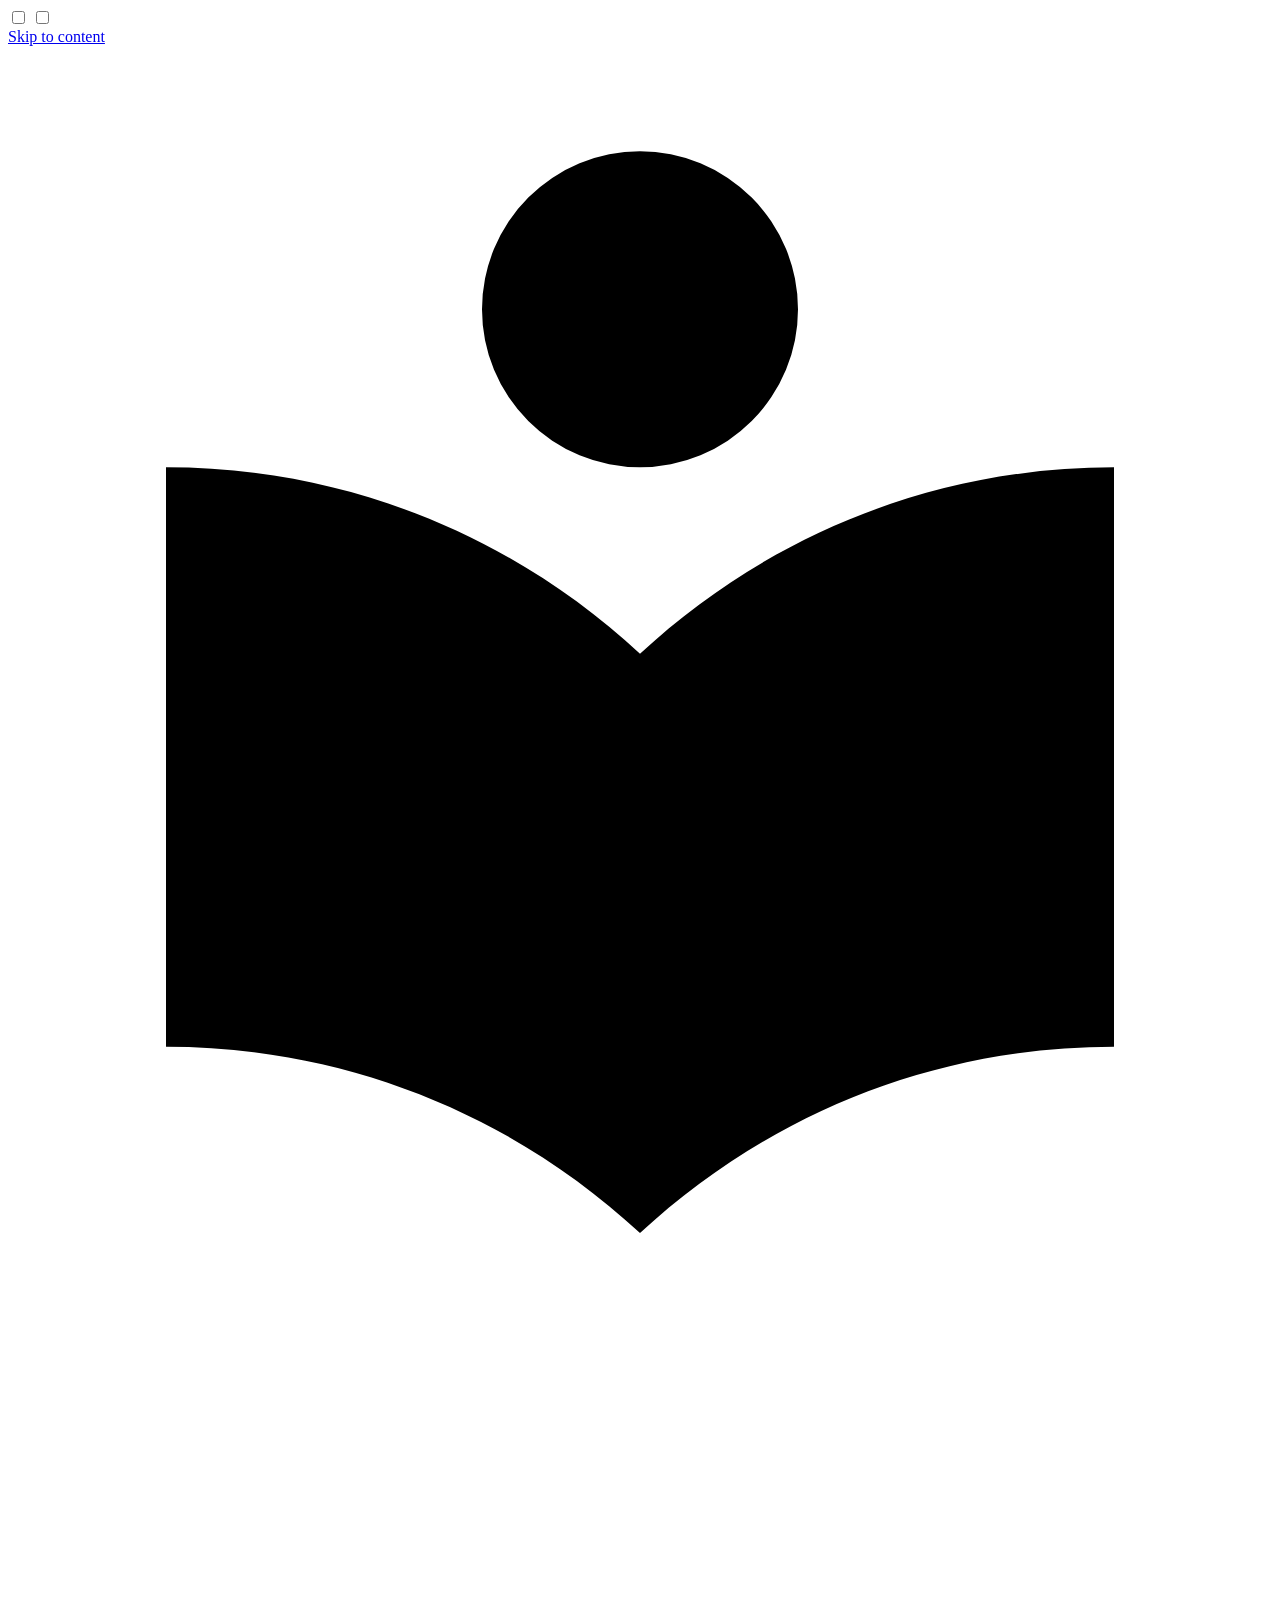
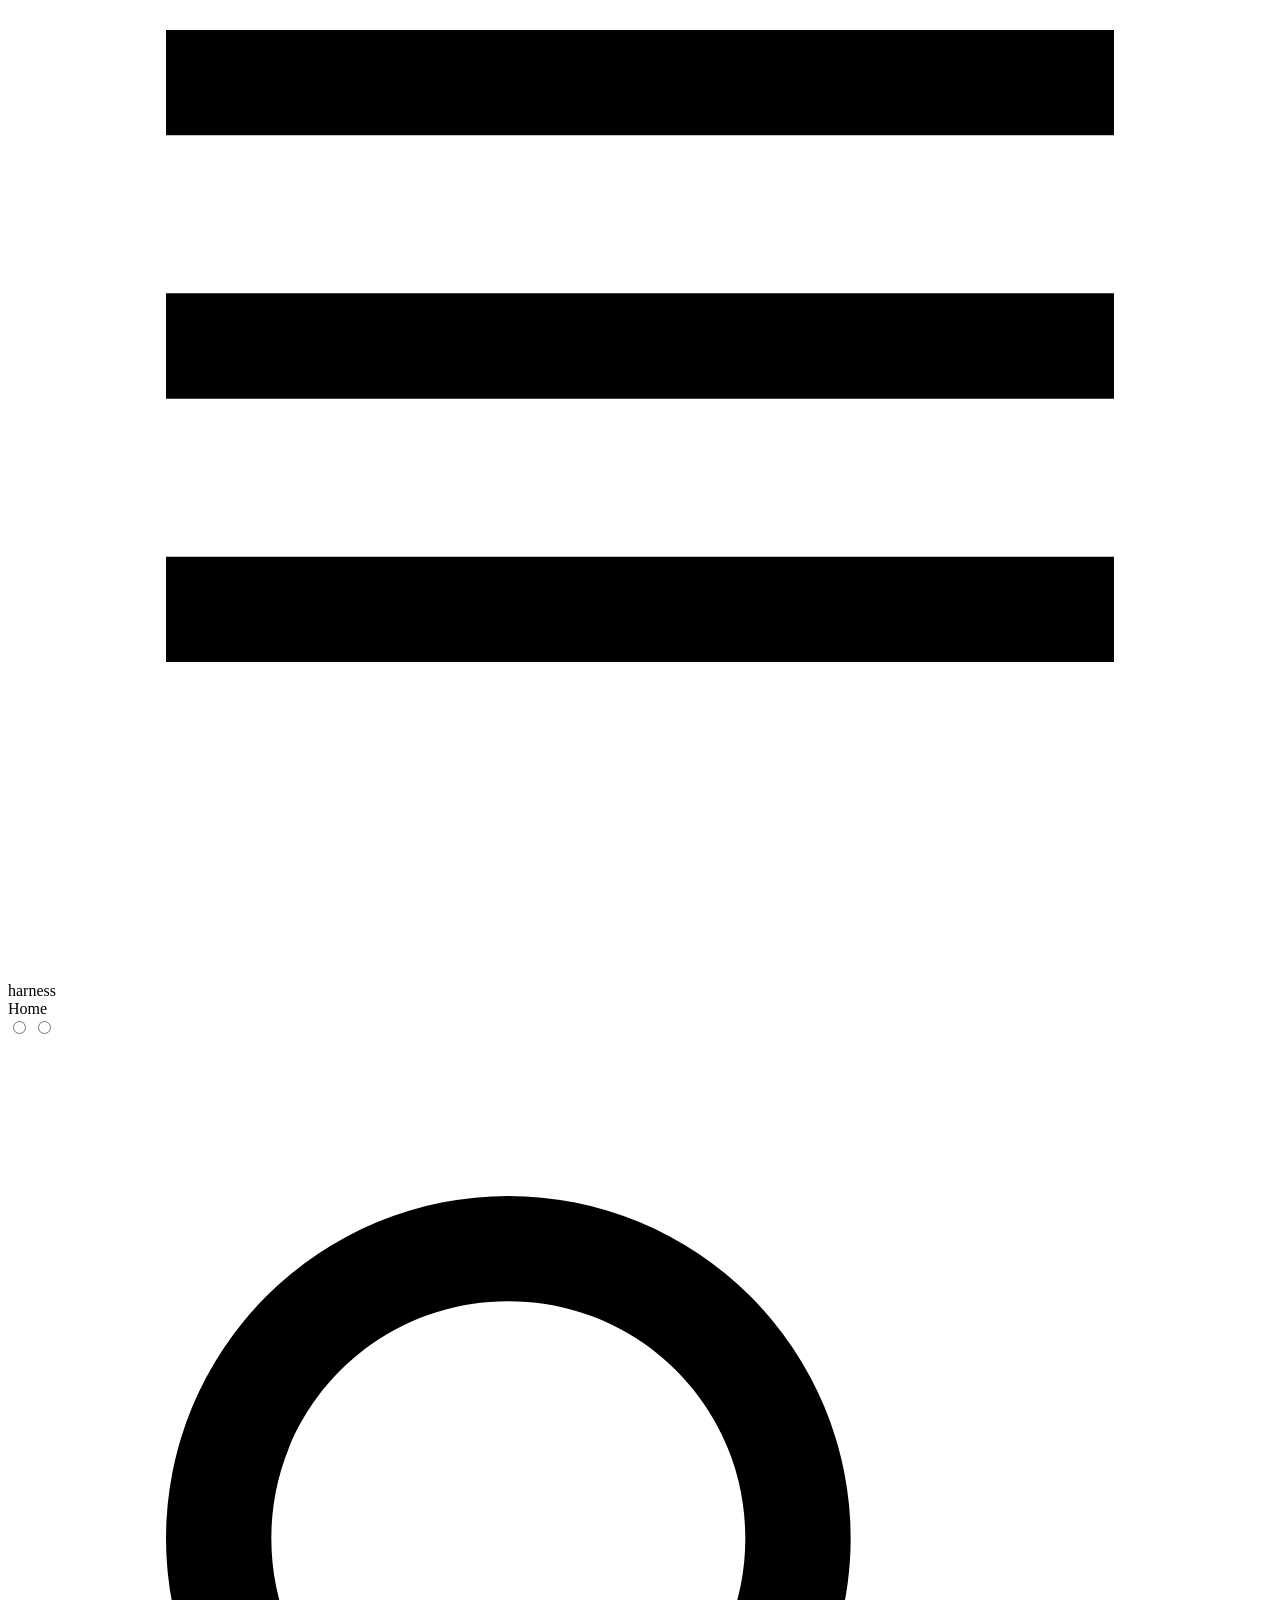
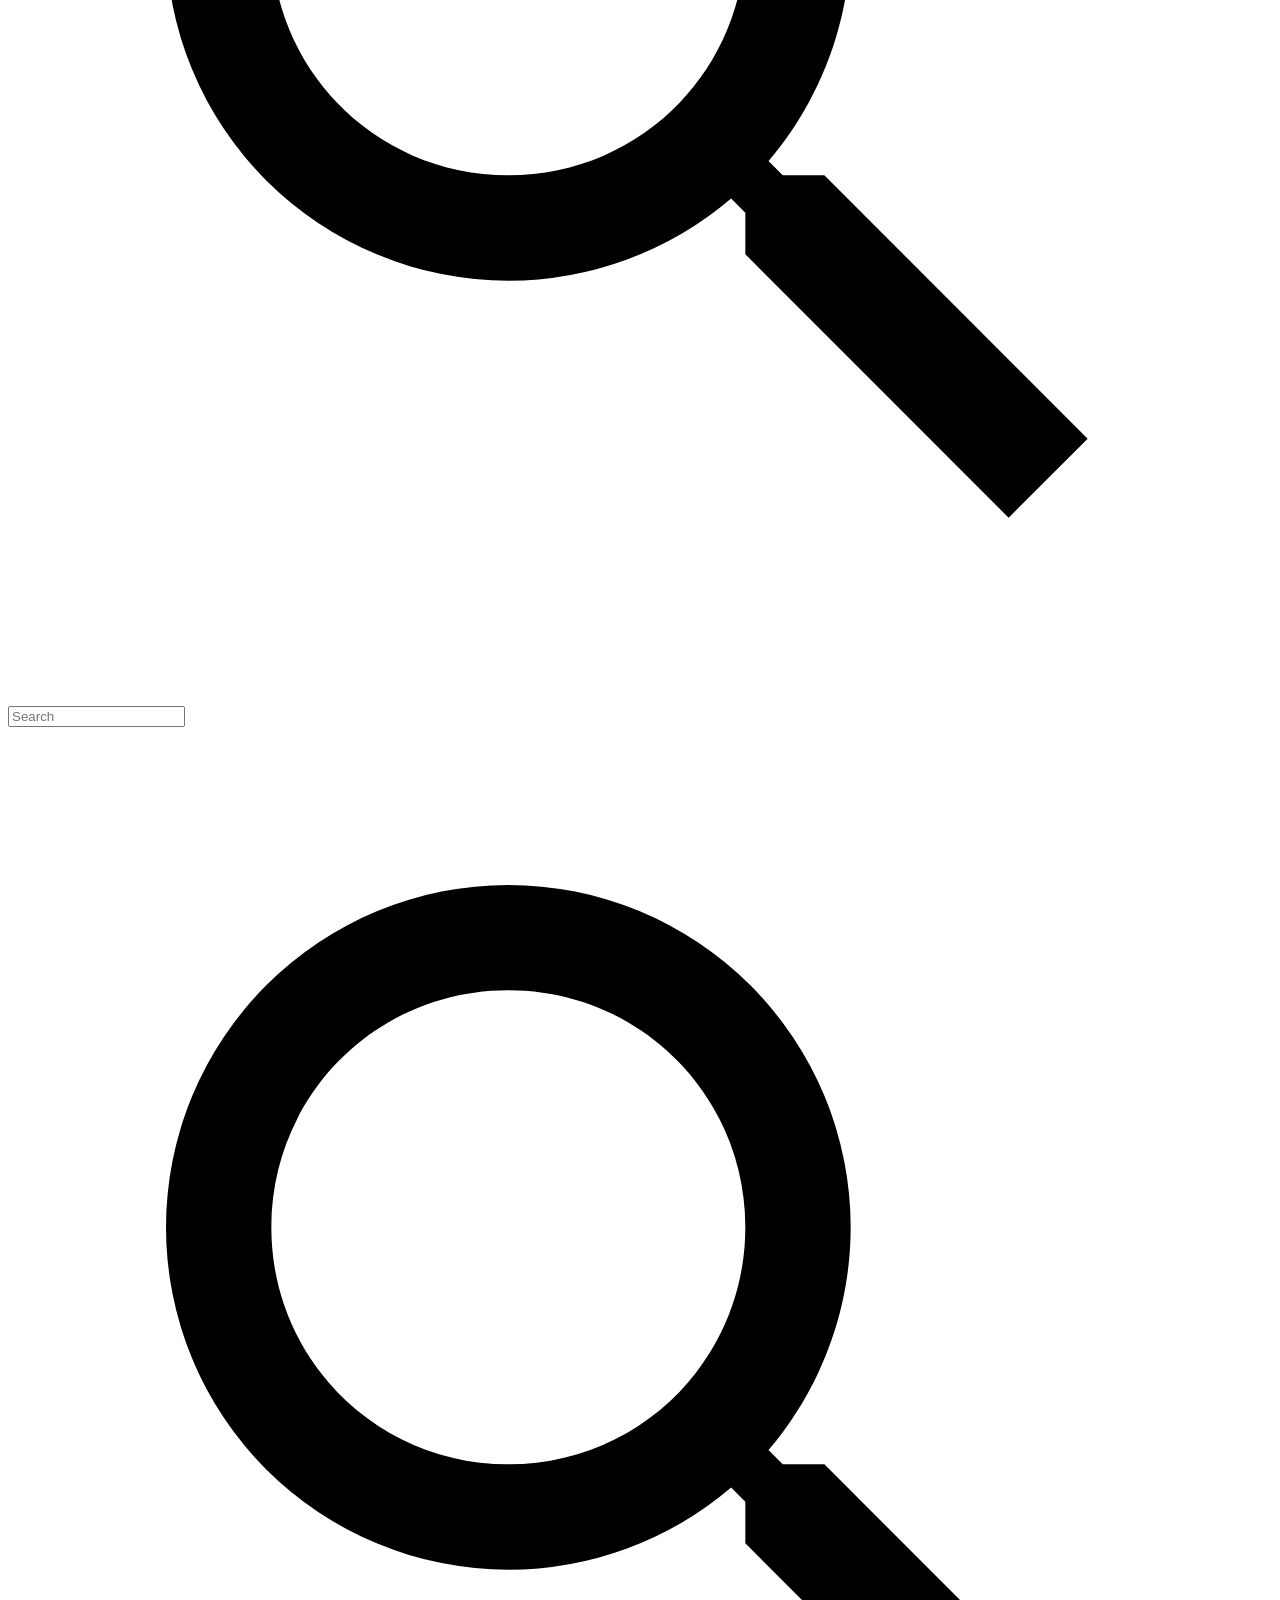
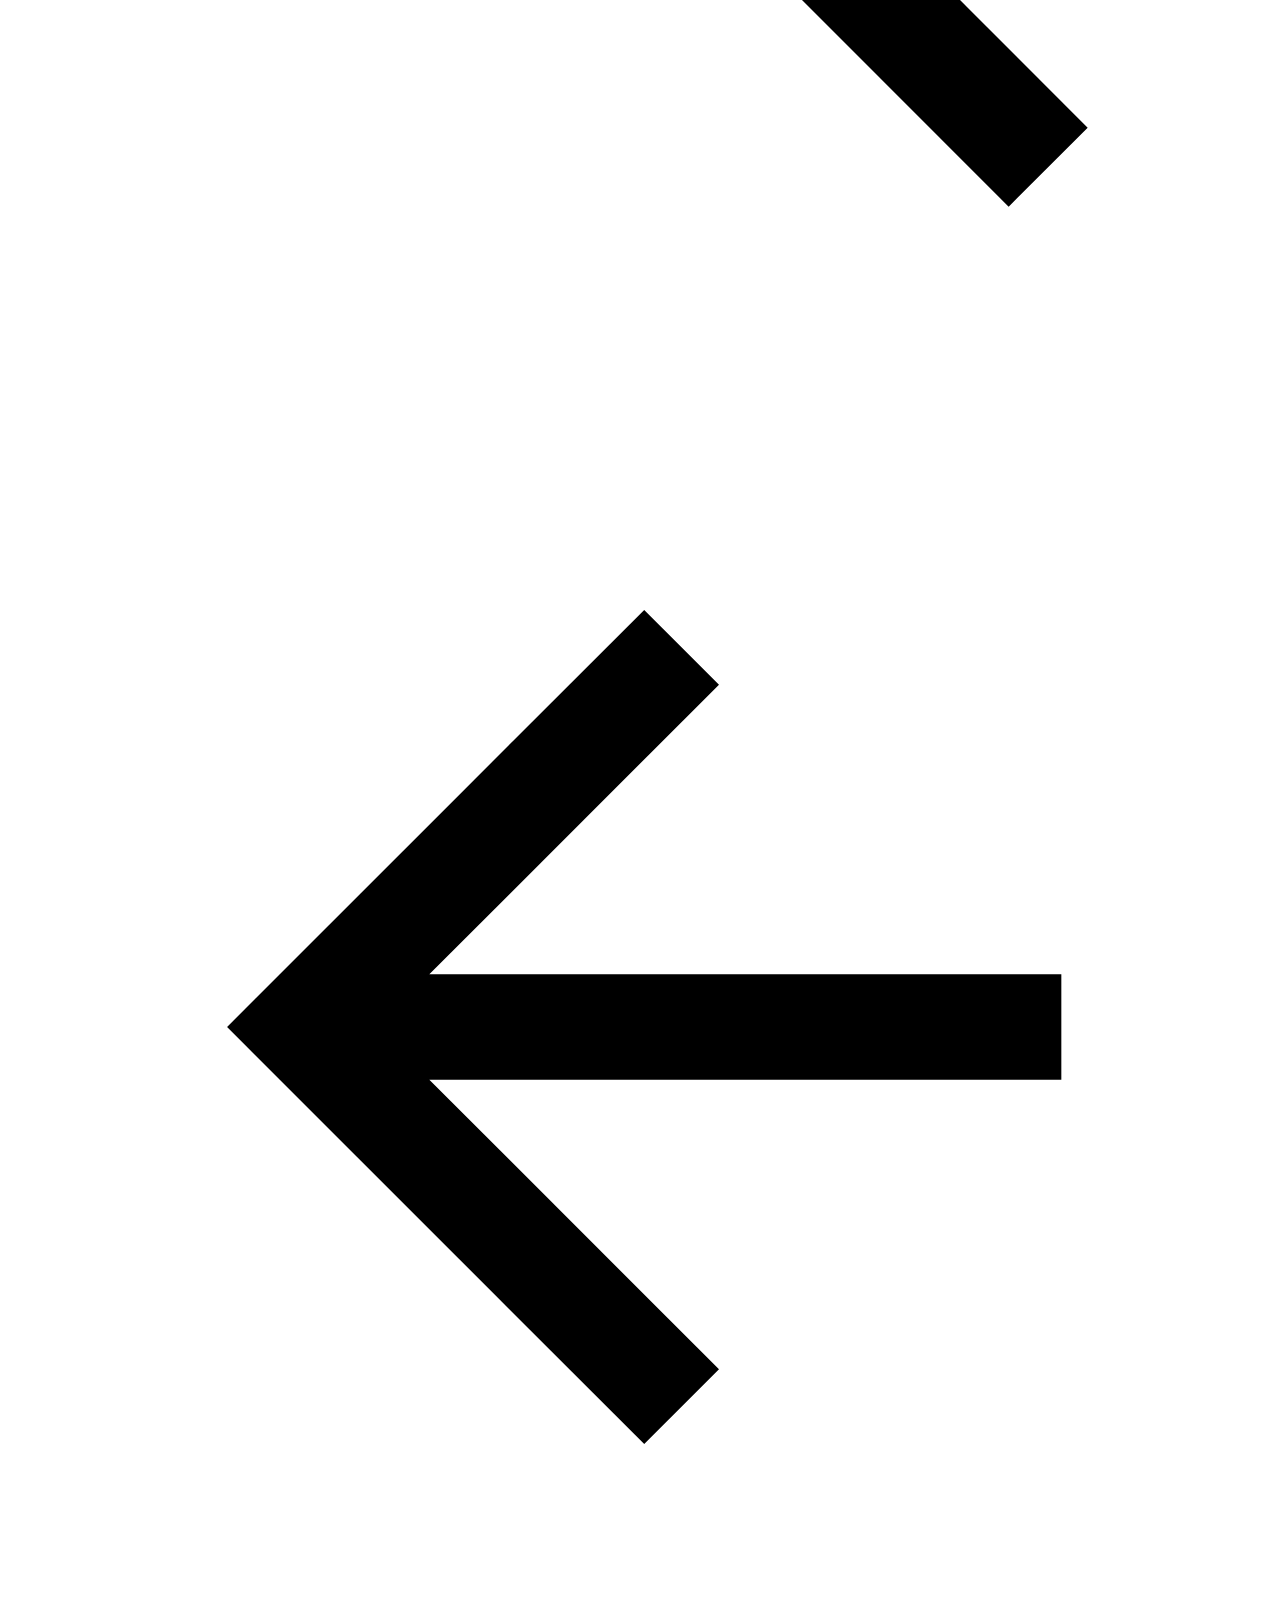
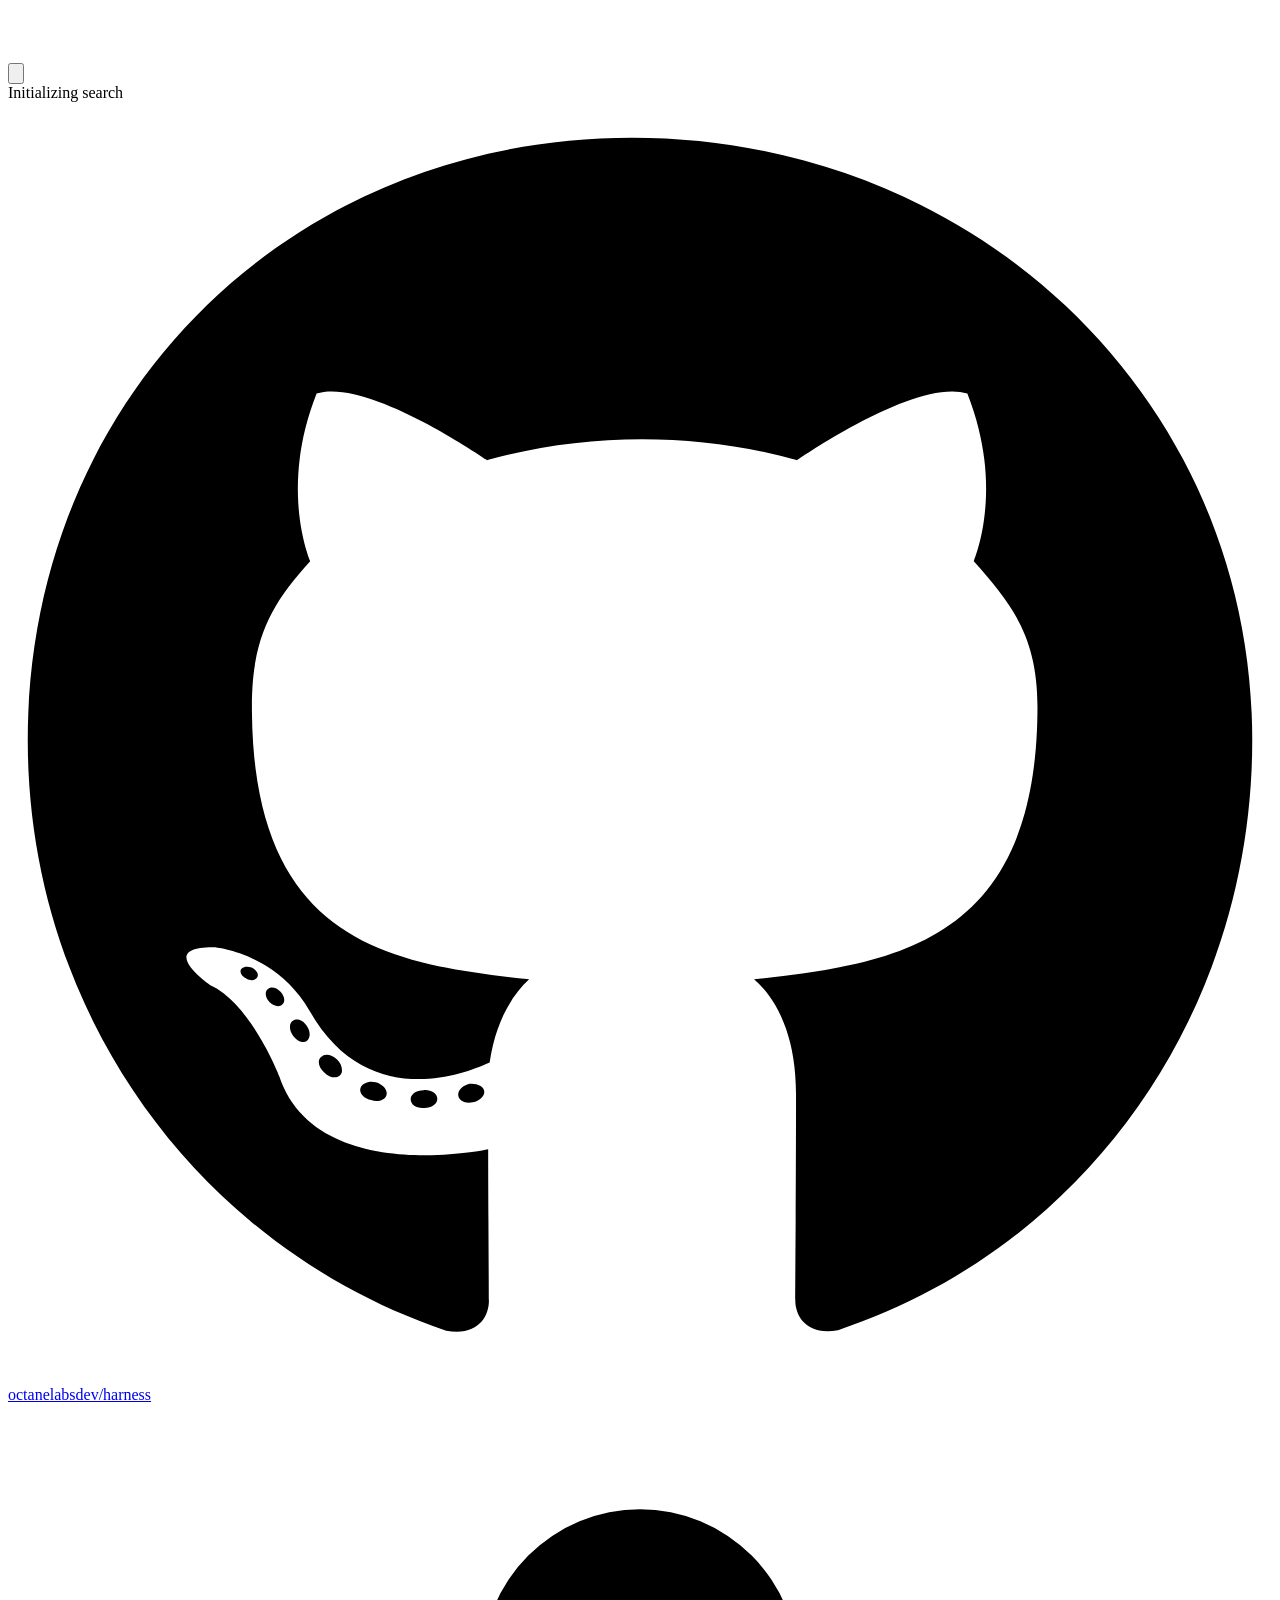
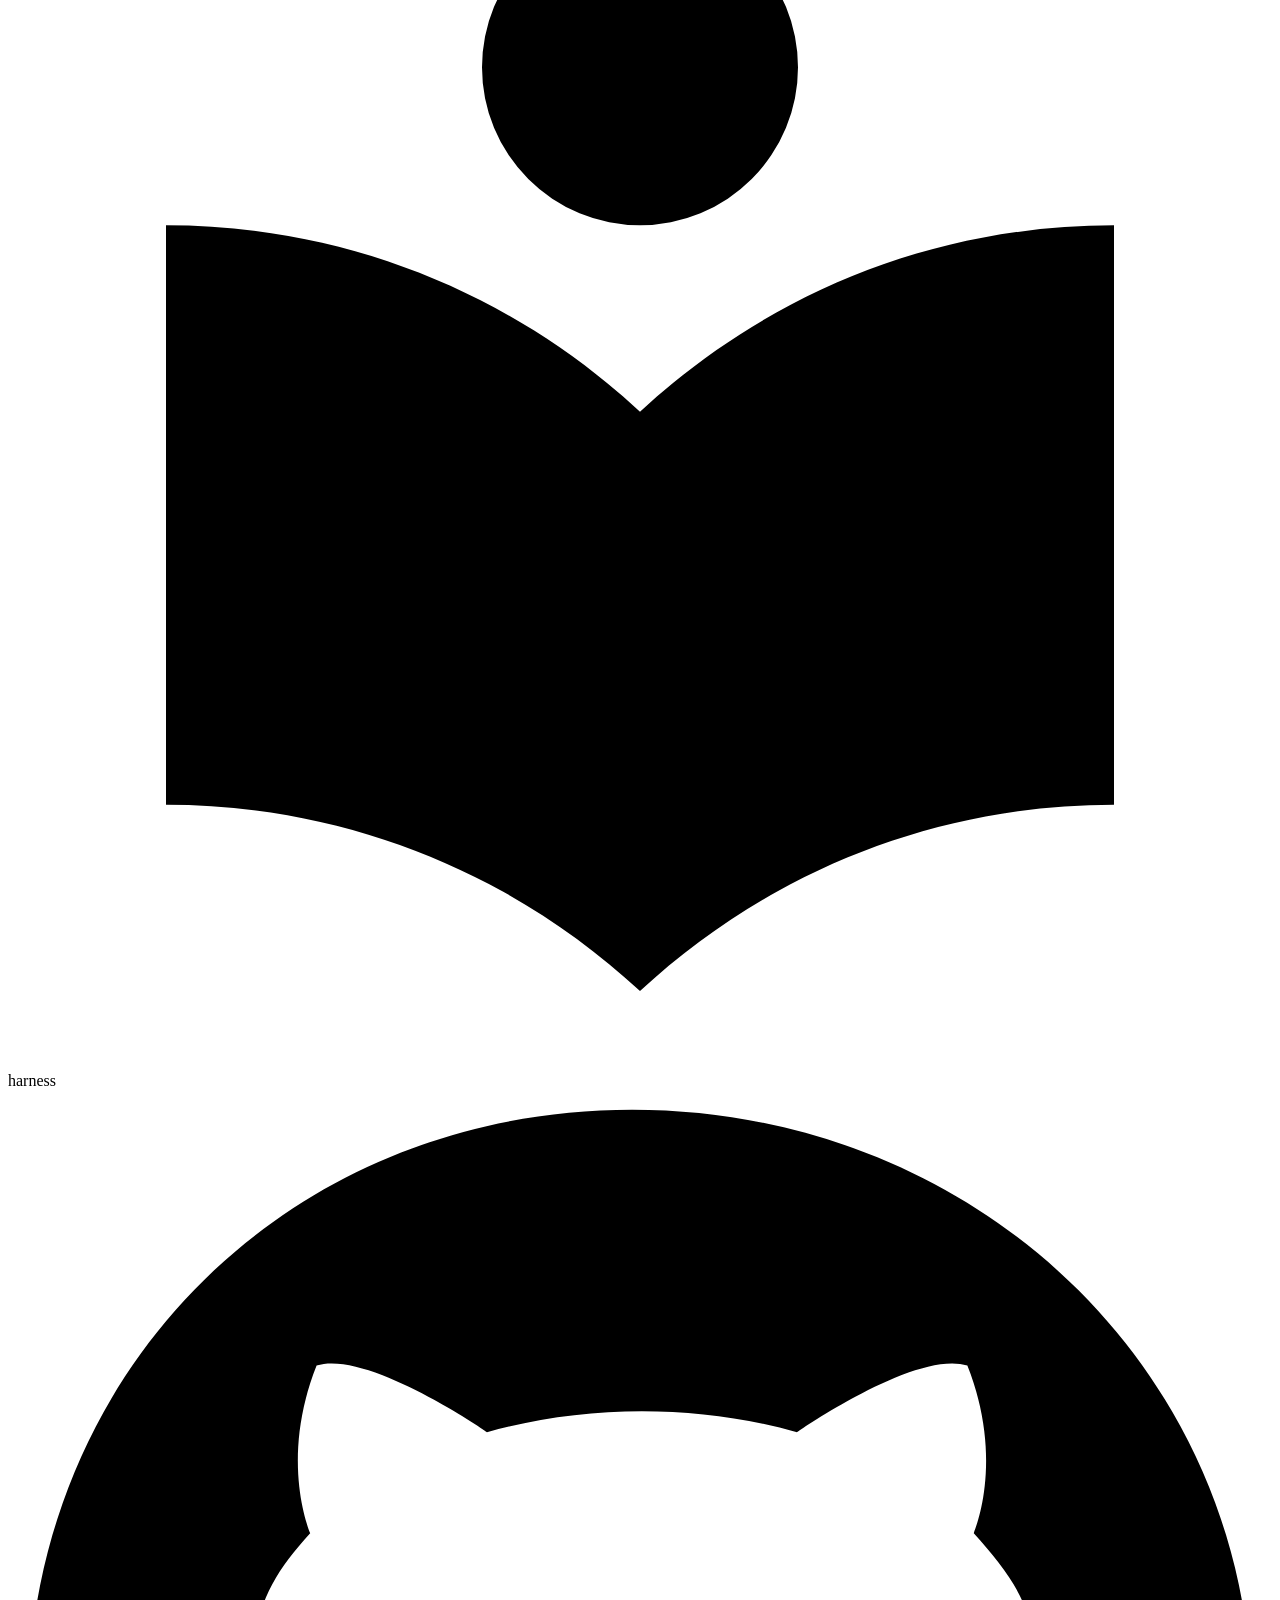
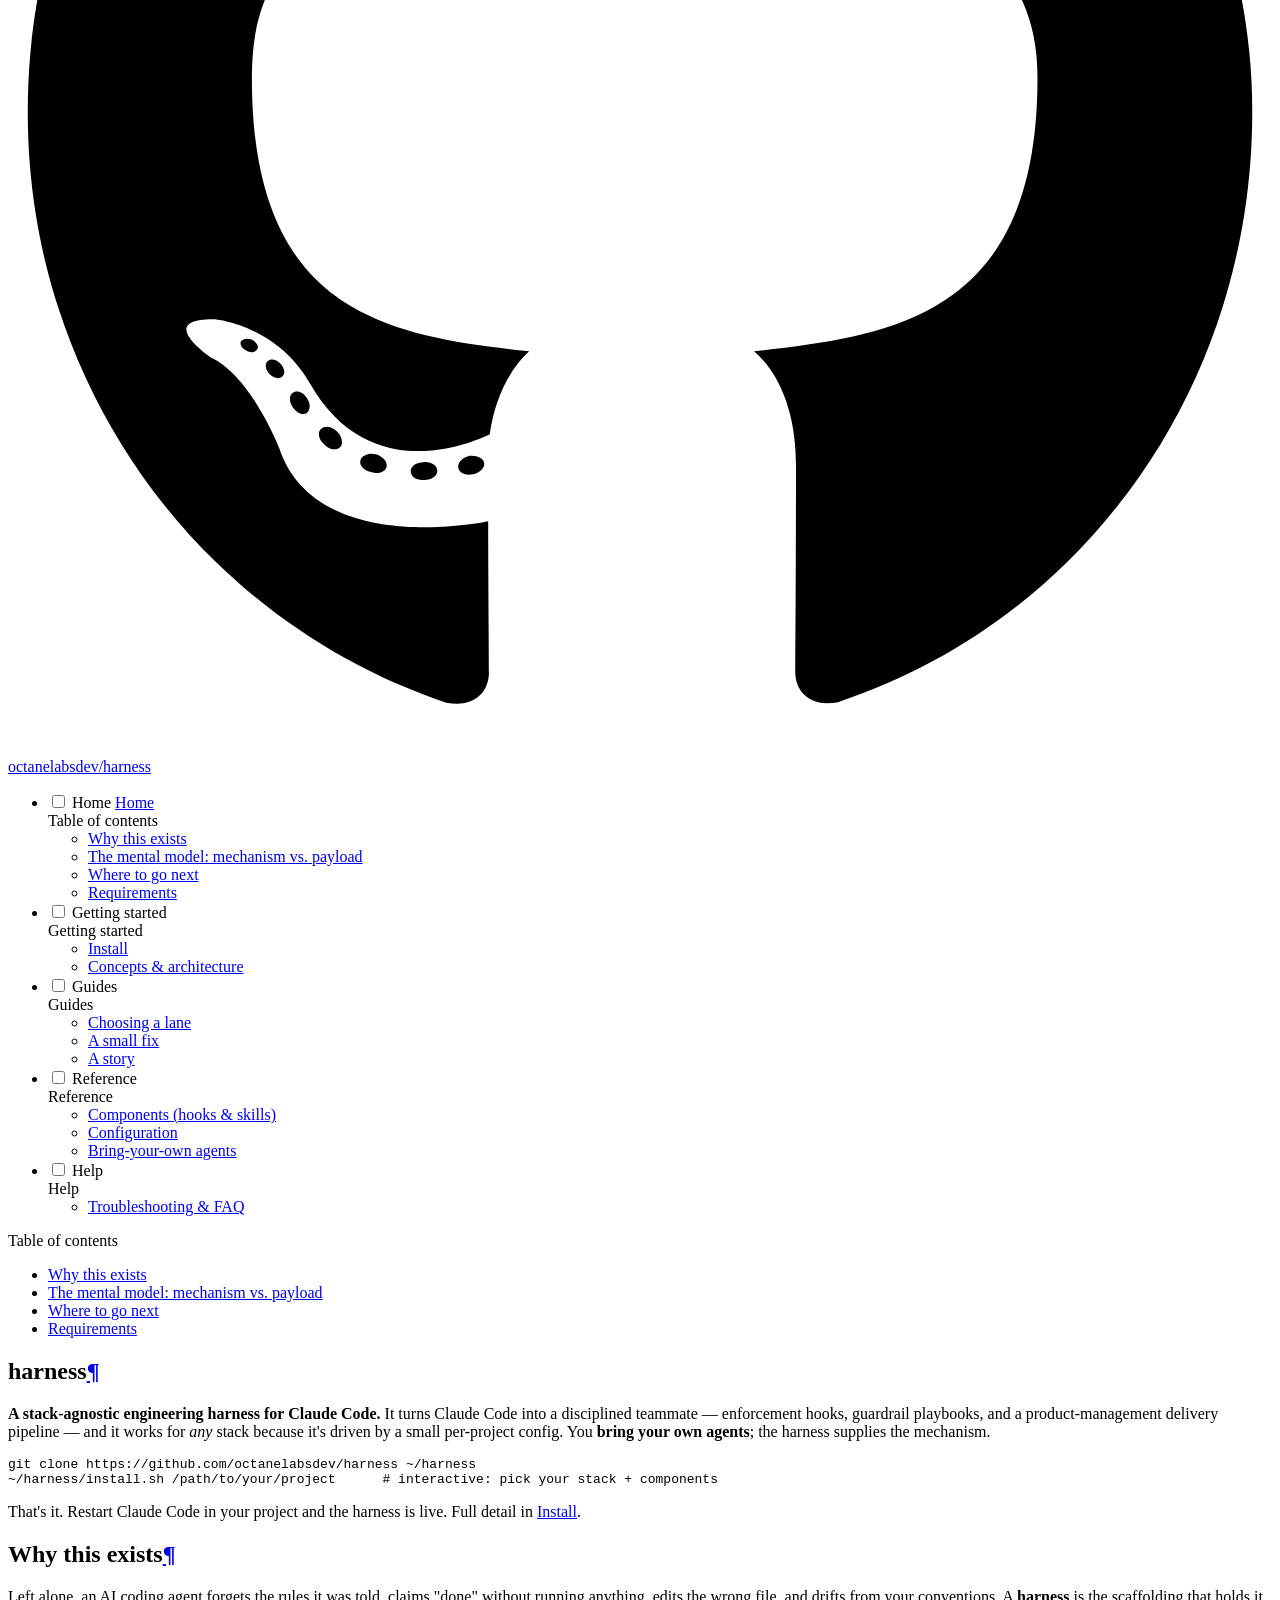
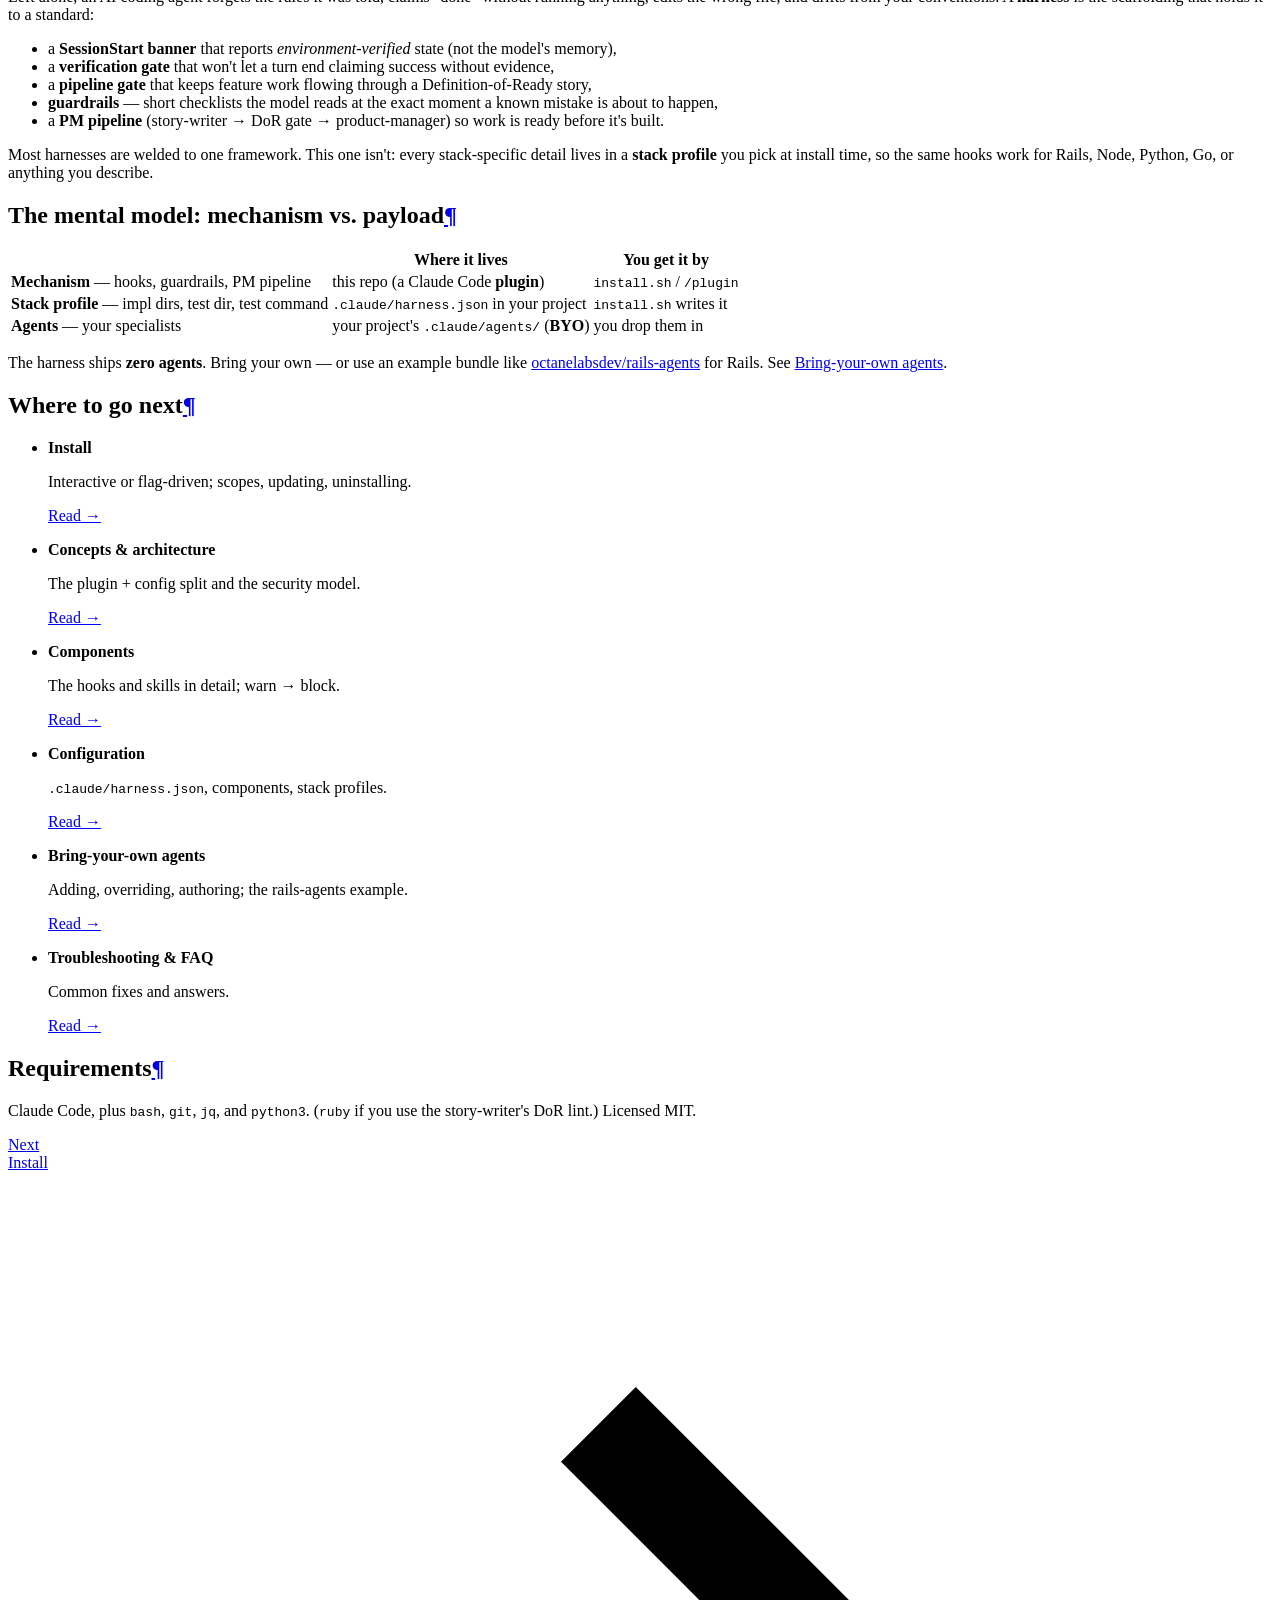
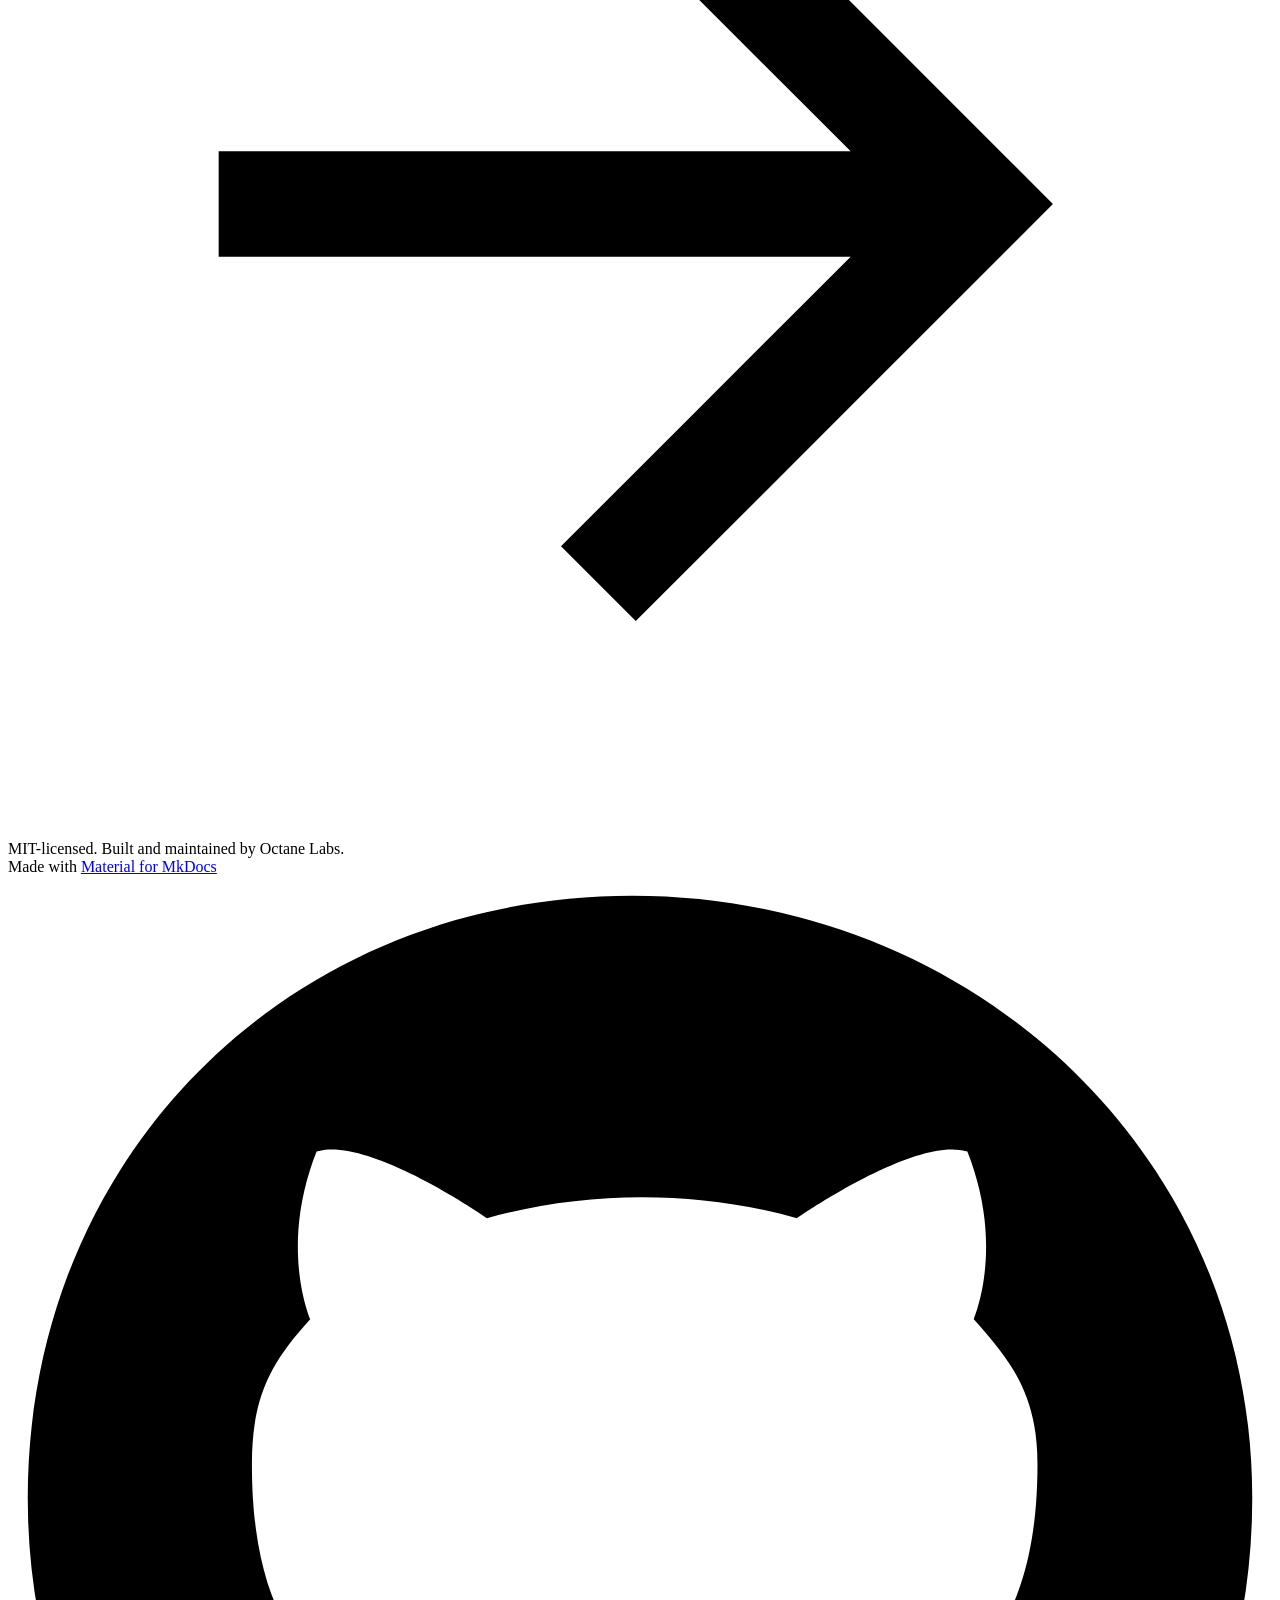
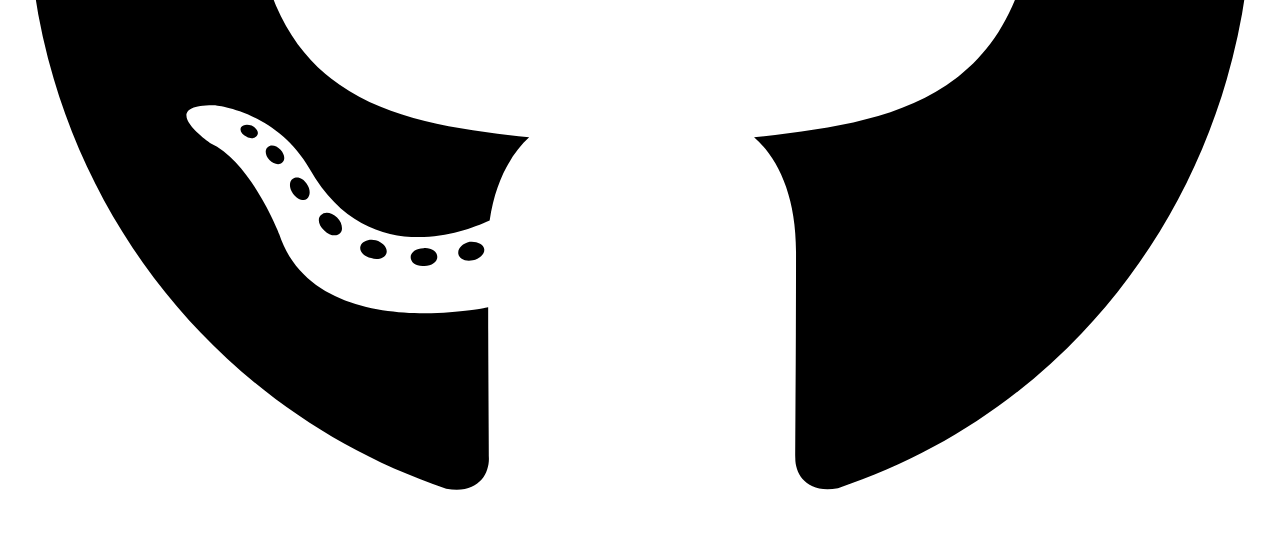
==== index.html @ d6f70372 "Deploy docs b5d9de8 for v0.2.8" ====
<!doctype html>
<html lang="en" class="no-js">
  <head>
    
      <meta charset="utf-8">
      <meta name="viewport" content="width=device-width,initial-scale=1">
      
        <meta name="description" content="A stack-agnostic engineering harness for Claude Code — enforcement hooks, guardrail playbooks, and a PM delivery pipeline. Bring your own agents.">
      
      
      
        <link rel="canonical" href="https://harness.octanelabs.dev/">
      
      
      
        <link rel="next" href="install/">
      
      
        
      
      
      <link rel="icon" href="assets/images/favicon.png">
      <meta name="generator" content="mkdocs-1.6.1, mkdocs-material-9.7.7">
    
    
      
        <title>harness</title>
      
    
    
      <link rel="stylesheet" href="assets/stylesheets/main.ec1eaa64.min.css">
      
        
        <link rel="stylesheet" href="assets/stylesheets/palette.ab4e12ef.min.css">
      
      


    
    
      
    
    
      
        
        
        <link rel="preconnect" href="https://fonts.gstatic.com" crossorigin>
        <link rel="stylesheet" href="https://fonts.googleapis.com/css?family=Inter:300,300i,400,400i,700,700i%7CJetBrains+Mono:400,400i,700,700i&display=fallback">
        <style>:root{--md-text-font:"Inter";--md-code-font:"JetBrains Mono"}</style>
      
    
    
      <link rel="stylesheet" href="stylesheets/syntax.css">
    
    <script>__md_scope=new URL(".",location),__md_hash=e=>[...e].reduce(((e,_)=>(e<<5)-e+_.charCodeAt(0)),0),__md_get=(e,_=localStorage,t=__md_scope)=>JSON.parse(_.getItem(t.pathname+"."+e)),__md_set=(e,_,t=localStorage,a=__md_scope)=>{try{t.setItem(a.pathname+"."+e,JSON.stringify(_))}catch(e){}}</script>
    
      

    
    
  </head>
  
  
    
    
      
    
    
    
    
    <body dir="ltr" data-md-color-scheme="default" data-md-color-primary="white" data-md-color-accent="cyan">
  
    
    <input class="md-toggle" data-md-toggle="drawer" type="checkbox" id="__drawer" autocomplete="off">
    <input class="md-toggle" data-md-toggle="search" type="checkbox" id="__search" autocomplete="off">
    <label class="md-overlay" for="__drawer"></label>
    <div data-md-component="skip">
      
        
        <a href="#harness" class="md-skip">
          Skip to content
        </a>
      
    </div>
    <div data-md-component="announce">
      
    </div>
    
    
      

  

<header class="md-header md-header--shadow" data-md-component="header">
  <nav class="md-header__inner md-grid" aria-label="Header">
    <a href="." title="harness" class="md-header__button md-logo" aria-label="harness" data-md-component="logo">
      
  
  <svg xmlns="http://www.w3.org/2000/svg" viewBox="0 0 24 24"><path d="M12 8a3 3 0 0 0 3-3 3 3 0 0 0-3-3 3 3 0 0 0-3 3 3 3 0 0 0 3 3m0 3.54C9.64 9.35 6.5 8 3 8v11c3.5 0 6.64 1.35 9 3.54 2.36-2.19 5.5-3.54 9-3.54V8c-3.5 0-6.64 1.35-9 3.54"/></svg>

    </a>
    <label class="md-header__button md-icon" for="__drawer">
      
      <svg xmlns="http://www.w3.org/2000/svg" viewBox="0 0 24 24"><path d="M3 6h18v2H3zm0 5h18v2H3zm0 5h18v2H3z"/></svg>
    </label>
    <div class="md-header__title" data-md-component="header-title">
      <div class="md-header__ellipsis">
        <div class="md-header__topic">
          <span class="md-ellipsis">
            harness
          </span>
        </div>
        <div class="md-header__topic" data-md-component="header-topic">
          <span class="md-ellipsis">
            
              Home
            
          </span>
        </div>
      </div>
    </div>
    
      
        <form class="md-header__option" data-md-component="palette">
  
    
    
    
    <input class="md-option" data-md-color-media="(prefers-color-scheme: light)" data-md-color-scheme="default" data-md-color-primary="white" data-md-color-accent="cyan"  aria-label="Switch to dark mode"  type="radio" name="__palette" id="__palette_0">
    
      <label class="md-header__button md-icon" title="Switch to dark mode" for="__palette_1" hidden>
        <svg xmlns="http://www.w3.org/2000/svg" viewBox="0 0 24 24"><path d="m17.75 4.09-2.53 1.94.91 3.06-2.63-1.81-2.63 1.81.91-3.06-2.53-1.94L12.44 4l1.06-3 1.06 3zm3.5 6.91-1.64 1.25.59 1.98-1.7-1.17-1.7 1.17.59-1.98L15.75 11l2.06-.05L18.5 9l.69 1.95zm-2.28 4.95c.83-.08 1.72 1.1 1.19 1.85-.32.45-.66.87-1.08 1.27C15.17 23 8.84 23 4.94 19.07c-3.91-3.9-3.91-10.24 0-14.14.4-.4.82-.76 1.27-1.08.75-.53 1.93.36 1.85 1.19-.27 2.86.69 5.83 2.89 8.02a9.96 9.96 0 0 0 8.02 2.89m-1.64 2.02a12.08 12.08 0 0 1-7.8-3.47c-2.17-2.19-3.33-5-3.49-7.82-2.81 3.14-2.7 7.96.31 10.98 3.02 3.01 7.84 3.12 10.98.31"/></svg>
      </label>
    
  
    
    
    
    <input class="md-option" data-md-color-media="(prefers-color-scheme: dark)" data-md-color-scheme="slate" data-md-color-primary="black" data-md-color-accent="cyan"  aria-label="Switch to light mode"  type="radio" name="__palette" id="__palette_1">
    
      <label class="md-header__button md-icon" title="Switch to light mode" for="__palette_0" hidden>
        <svg xmlns="http://www.w3.org/2000/svg" viewBox="0 0 24 24"><path d="M12 7a5 5 0 0 1 5 5 5 5 0 0 1-5 5 5 5 0 0 1-5-5 5 5 0 0 1 5-5m0 2a3 3 0 0 0-3 3 3 3 0 0 0 3 3 3 3 0 0 0 3-3 3 3 0 0 0-3-3m0-7 2.39 3.42C13.65 5.15 12.84 5 12 5s-1.65.15-2.39.42zM3.34 7l4.16-.35A7.2 7.2 0 0 0 5.94 8.5c-.44.74-.69 1.5-.83 2.29zm.02 10 1.76-3.77a7.131 7.131 0 0 0 2.38 4.14zM20.65 7l-1.77 3.79a7.02 7.02 0 0 0-2.38-4.15zm-.01 10-4.14.36c.59-.51 1.12-1.14 1.54-1.86.42-.73.69-1.5.83-2.29zM12 22l-2.41-3.44c.74.27 1.55.44 2.41.44.82 0 1.63-.17 2.37-.44z"/></svg>
      </label>
    
  
</form>
      
    
    
      <script>var palette=__md_get("__palette");if(palette&&palette.color){if("(prefers-color-scheme)"===palette.color.media){var media=matchMedia("(prefers-color-scheme: light)"),input=document.querySelector(media.matches?"[data-md-color-media='(prefers-color-scheme: light)']":"[data-md-color-media='(prefers-color-scheme: dark)']");palette.color.media=input.getAttribute("data-md-color-media"),palette.color.scheme=input.getAttribute("data-md-color-scheme"),palette.color.primary=input.getAttribute("data-md-color-primary"),palette.color.accent=input.getAttribute("data-md-color-accent")}for(var[key,value]of Object.entries(palette.color))document.body.setAttribute("data-md-color-"+key,value)}</script>
    
    
    
      
      
        <label class="md-header__button md-icon" for="__search">
          
          <svg xmlns="http://www.w3.org/2000/svg" viewBox="0 0 24 24"><path d="M9.5 3A6.5 6.5 0 0 1 16 9.5c0 1.61-.59 3.09-1.56 4.23l.27.27h.79l5 5-1.5 1.5-5-5v-.79l-.27-.27A6.52 6.52 0 0 1 9.5 16 6.5 6.5 0 0 1 3 9.5 6.5 6.5 0 0 1 9.5 3m0 2C7 5 5 7 5 9.5S7 14 9.5 14 14 12 14 9.5 12 5 9.5 5"/></svg>
        </label>
        <div class="md-search" data-md-component="search" role="dialog">
  <label class="md-search__overlay" for="__search"></label>
  <div class="md-search__inner" role="search">
    <form class="md-search__form" name="search">
      <input type="text" class="md-search__input" name="query" aria-label="Search" placeholder="Search" autocapitalize="off" autocorrect="off" autocomplete="off" spellcheck="false" data-md-component="search-query" required>
      <label class="md-search__icon md-icon" for="__search">
        
        <svg xmlns="http://www.w3.org/2000/svg" viewBox="0 0 24 24"><path d="M9.5 3A6.5 6.5 0 0 1 16 9.5c0 1.61-.59 3.09-1.56 4.23l.27.27h.79l5 5-1.5 1.5-5-5v-.79l-.27-.27A6.52 6.52 0 0 1 9.5 16 6.5 6.5 0 0 1 3 9.5 6.5 6.5 0 0 1 9.5 3m0 2C7 5 5 7 5 9.5S7 14 9.5 14 14 12 14 9.5 12 5 9.5 5"/></svg>
        
        <svg xmlns="http://www.w3.org/2000/svg" viewBox="0 0 24 24"><path d="M20 11v2H8l5.5 5.5-1.42 1.42L4.16 12l7.92-7.92L13.5 5.5 8 11z"/></svg>
      </label>
      <nav class="md-search__options" aria-label="Search">
        
        <button type="reset" class="md-search__icon md-icon" title="Clear" aria-label="Clear" tabindex="-1">
          
          <svg xmlns="http://www.w3.org/2000/svg" viewBox="0 0 24 24"><path d="M19 6.41 17.59 5 12 10.59 6.41 5 5 6.41 10.59 12 5 17.59 6.41 19 12 13.41 17.59 19 19 17.59 13.41 12z"/></svg>
        </button>
      </nav>
      
        <div class="md-search__suggest" data-md-component="search-suggest"></div>
      
    </form>
    <div class="md-search__output">
      <div class="md-search__scrollwrap" tabindex="0" data-md-scrollfix>
        <div class="md-search-result" data-md-component="search-result">
          <div class="md-search-result__meta">
            Initializing search
          </div>
          <ol class="md-search-result__list" role="presentation"></ol>
        </div>
      </div>
    </div>
  </div>
</div>
      
    
    
      <div class="md-header__source">
        <a href="https://github.com/octanelabsdev/harness" title="Go to repository" class="md-source" data-md-component="source">
  <div class="md-source__icon md-icon">
    
    <svg xmlns="http://www.w3.org/2000/svg" viewBox="0 0 512 512"><!--! Font Awesome Free 7.1.0 by @fontawesome - https://fontawesome.com License - https://fontawesome.com/license/free (Icons: CC BY 4.0, Fonts: SIL OFL 1.1, Code: MIT License) Copyright 2025 Fonticons, Inc.--><path d="M173.9 397.4c0 2-2.3 3.6-5.2 3.6-3.3.3-5.6-1.3-5.6-3.6 0-2 2.3-3.6 5.2-3.6 3-.3 5.6 1.3 5.6 3.6m-31.1-4.5c-.7 2 1.3 4.3 4.3 4.9 2.6 1 5.6 0 6.2-2s-1.3-4.3-4.3-5.2c-2.6-.7-5.5.3-6.2 2.3m44.2-1.7c-2.9.7-4.9 2.6-4.6 4.9.3 2 2.9 3.3 5.9 2.6 2.9-.7 4.9-2.6 4.6-4.6-.3-1.9-3-3.2-5.9-2.9M252.8 8C114.1 8 8 113.3 8 252c0 110.9 69.8 205.8 169.5 239.2 12.8 2.3 17.3-5.6 17.3-12.1 0-6.2-.3-40.4-.3-61.4 0 0-70 15-84.7-29.8 0 0-11.4-29.1-27.8-36.6 0 0-22.9-15.7 1.6-15.4 0 0 24.9 2 38.6 25.8 21.9 38.6 58.6 27.5 72.9 20.9 2.3-16 8.8-27.1 16-33.7-55.9-6.2-112.3-14.3-112.3-110.5 0-27.5 7.6-41.3 23.6-58.9-2.6-6.5-11.1-33.3 2.6-67.9 20.9-6.5 69 27 69 27 20-5.6 41.5-8.5 62.8-8.5s42.8 2.9 62.8 8.5c0 0 48.1-33.6 69-27 13.7 34.7 5.2 61.4 2.6 67.9 16 17.7 25.8 31.5 25.8 58.9 0 96.5-58.9 104.2-114.8 110.5 9.2 7.9 17 22.9 17 46.4 0 33.7-.3 75.4-.3 83.6 0 6.5 4.6 14.4 17.3 12.1C436.2 457.8 504 362.9 504 252 504 113.3 391.5 8 252.8 8M105.2 352.9c-1.3 1-1 3.3.7 5.2 1.6 1.6 3.9 2.3 5.2 1 1.3-1 1-3.3-.7-5.2-1.6-1.6-3.9-2.3-5.2-1m-10.8-8.1c-.7 1.3.3 2.9 2.3 3.9 1.6 1 3.6.7 4.3-.7.7-1.3-.3-2.9-2.3-3.9-2-.6-3.6-.3-4.3.7m32.4 35.6c-1.6 1.3-1 4.3 1.3 6.2 2.3 2.3 5.2 2.6 6.5 1 1.3-1.3.7-4.3-1.3-6.2-2.2-2.3-5.2-2.6-6.5-1m-11.4-14.7c-1.6 1-1.6 3.6 0 5.9s4.3 3.3 5.6 2.3c1.6-1.3 1.6-3.9 0-6.2-1.4-2.3-4-3.3-5.6-2"/></svg>
  </div>
  <div class="md-source__repository">
    octanelabsdev/harness
  </div>
</a>
      </div>
    
  </nav>
  
</header>
    
    <div class="md-container" data-md-component="container">
      
      
        
          
        
      
      <main class="md-main" data-md-component="main">
        <div class="md-main__inner md-grid">
          
            
              
              <div class="md-sidebar md-sidebar--primary" data-md-component="sidebar" data-md-type="navigation" >
                <div class="md-sidebar__scrollwrap">
                  <div class="md-sidebar__inner">
                    



<nav class="md-nav md-nav--primary" aria-label="Navigation" data-md-level="0">
  <label class="md-nav__title" for="__drawer">
    <a href="." title="harness" class="md-nav__button md-logo" aria-label="harness" data-md-component="logo">
      
  
  <svg xmlns="http://www.w3.org/2000/svg" viewBox="0 0 24 24"><path d="M12 8a3 3 0 0 0 3-3 3 3 0 0 0-3-3 3 3 0 0 0-3 3 3 3 0 0 0 3 3m0 3.54C9.64 9.35 6.5 8 3 8v11c3.5 0 6.64 1.35 9 3.54 2.36-2.19 5.5-3.54 9-3.54V8c-3.5 0-6.64 1.35-9 3.54"/></svg>

    </a>
    harness
  </label>
  
    <div class="md-nav__source">
      <a href="https://github.com/octanelabsdev/harness" title="Go to repository" class="md-source" data-md-component="source">
  <div class="md-source__icon md-icon">
    
    <svg xmlns="http://www.w3.org/2000/svg" viewBox="0 0 512 512"><!--! Font Awesome Free 7.1.0 by @fontawesome - https://fontawesome.com License - https://fontawesome.com/license/free (Icons: CC BY 4.0, Fonts: SIL OFL 1.1, Code: MIT License) Copyright 2025 Fonticons, Inc.--><path d="M173.9 397.4c0 2-2.3 3.6-5.2 3.6-3.3.3-5.6-1.3-5.6-3.6 0-2 2.3-3.6 5.2-3.6 3-.3 5.6 1.3 5.6 3.6m-31.1-4.5c-.7 2 1.3 4.3 4.3 4.9 2.6 1 5.6 0 6.2-2s-1.3-4.3-4.3-5.2c-2.6-.7-5.5.3-6.2 2.3m44.2-1.7c-2.9.7-4.9 2.6-4.6 4.9.3 2 2.9 3.3 5.9 2.6 2.9-.7 4.9-2.6 4.6-4.6-.3-1.9-3-3.2-5.9-2.9M252.8 8C114.1 8 8 113.3 8 252c0 110.9 69.8 205.8 169.5 239.2 12.8 2.3 17.3-5.6 17.3-12.1 0-6.2-.3-40.4-.3-61.4 0 0-70 15-84.7-29.8 0 0-11.4-29.1-27.8-36.6 0 0-22.9-15.7 1.6-15.4 0 0 24.9 2 38.6 25.8 21.9 38.6 58.6 27.5 72.9 20.9 2.3-16 8.8-27.1 16-33.7-55.9-6.2-112.3-14.3-112.3-110.5 0-27.5 7.6-41.3 23.6-58.9-2.6-6.5-11.1-33.3 2.6-67.9 20.9-6.5 69 27 69 27 20-5.6 41.5-8.5 62.8-8.5s42.8 2.9 62.8 8.5c0 0 48.1-33.6 69-27 13.7 34.7 5.2 61.4 2.6 67.9 16 17.7 25.8 31.5 25.8 58.9 0 96.5-58.9 104.2-114.8 110.5 9.2 7.9 17 22.9 17 46.4 0 33.7-.3 75.4-.3 83.6 0 6.5 4.6 14.4 17.3 12.1C436.2 457.8 504 362.9 504 252 504 113.3 391.5 8 252.8 8M105.2 352.9c-1.3 1-1 3.3.7 5.2 1.6 1.6 3.9 2.3 5.2 1 1.3-1 1-3.3-.7-5.2-1.6-1.6-3.9-2.3-5.2-1m-10.8-8.1c-.7 1.3.3 2.9 2.3 3.9 1.6 1 3.6.7 4.3-.7.7-1.3-.3-2.9-2.3-3.9-2-.6-3.6-.3-4.3.7m32.4 35.6c-1.6 1.3-1 4.3 1.3 6.2 2.3 2.3 5.2 2.6 6.5 1 1.3-1.3.7-4.3-1.3-6.2-2.2-2.3-5.2-2.6-6.5-1m-11.4-14.7c-1.6 1-1.6 3.6 0 5.9s4.3 3.3 5.6 2.3c1.6-1.3 1.6-3.9 0-6.2-1.4-2.3-4-3.3-5.6-2"/></svg>
  </div>
  <div class="md-source__repository">
    octanelabsdev/harness
  </div>
</a>
    </div>
  
  <ul class="md-nav__list" data-md-scrollfix>
    
      
      
  
  
    
  
  
  
    <li class="md-nav__item md-nav__item--active">
      
      <input class="md-nav__toggle md-toggle" type="checkbox" id="__toc">
      
      
        
      
      
        <label class="md-nav__link md-nav__link--active" for="__toc">
          
  
  
  <span class="md-ellipsis">
    
  
    Home
  

    
  </span>
  
  

          <span class="md-nav__icon md-icon"></span>
        </label>
      
      <a href="." class="md-nav__link md-nav__link--active">
        
  
  
  <span class="md-ellipsis">
    
  
    Home
  

    
  </span>
  
  

      </a>
      
        

<nav class="md-nav md-nav--secondary" aria-label="Table of contents">
  
  
  
    
  
  
    <label class="md-nav__title" for="__toc">
      <span class="md-nav__icon md-icon"></span>
      Table of contents
    </label>
    <ul class="md-nav__list" data-md-component="toc" data-md-scrollfix>
      
        <li class="md-nav__item">
  <a href="#why-this-exists" class="md-nav__link">
    <span class="md-ellipsis">
      
        Why this exists
      
    </span>
  </a>
  
</li>
      
        <li class="md-nav__item">
  <a href="#the-mental-model-mechanism-vs-payload" class="md-nav__link">
    <span class="md-ellipsis">
      
        The mental model: mechanism vs. payload
      
    </span>
  </a>
  
</li>
      
        <li class="md-nav__item">
  <a href="#where-to-go-next" class="md-nav__link">
    <span class="md-ellipsis">
      
        Where to go next
      
    </span>
  </a>
  
</li>
      
        <li class="md-nav__item">
  <a href="#requirements" class="md-nav__link">
    <span class="md-ellipsis">
      
        Requirements
      
    </span>
  </a>
  
</li>
      
    </ul>
  
</nav>
      
    </li>
  

    
      
      
  
  
  
  
    
    
    
    
      
        
        
      
    
    
    <li class="md-nav__item md-nav__item--section md-nav__item--nested">
      
        
        
        <input class="md-nav__toggle md-toggle " type="checkbox" id="__nav_2" >
        
          
          <label class="md-nav__link" for="__nav_2" id="__nav_2_label" tabindex="">
            
  
  
  <span class="md-ellipsis">
    
  
    Getting started
  

    
  </span>
  
  

            <span class="md-nav__icon md-icon"></span>
          </label>
        
        <nav class="md-nav" data-md-level="1" aria-labelledby="__nav_2_label" aria-expanded="false">
          <label class="md-nav__title" for="__nav_2">
            <span class="md-nav__icon md-icon"></span>
            
  
    Getting started
  

          </label>
          <ul class="md-nav__list" data-md-scrollfix>
            
              
                
  
  
  
  
    <li class="md-nav__item">
      <a href="install/" class="md-nav__link">
        
  
  
  <span class="md-ellipsis">
    
  
    Install
  

    
  </span>
  
  

      </a>
    </li>
  

              
            
              
                
  
  
  
  
    <li class="md-nav__item">
      <a href="concepts/" class="md-nav__link">
        
  
  
  <span class="md-ellipsis">
    
  
    Concepts & architecture
  

    
  </span>
  
  

      </a>
    </li>
  

              
            
          </ul>
        </nav>
      
    </li>
  

    
      
      
  
  
  
  
    
    
    
    
      
        
        
      
    
    
    <li class="md-nav__item md-nav__item--section md-nav__item--nested">
      
        
        
        <input class="md-nav__toggle md-toggle " type="checkbox" id="__nav_3" >
        
          
          <label class="md-nav__link" for="__nav_3" id="__nav_3_label" tabindex="">
            
  
  
  <span class="md-ellipsis">
    
  
    Guides
  

    
  </span>
  
  

            <span class="md-nav__icon md-icon"></span>
          </label>
        
        <nav class="md-nav" data-md-level="1" aria-labelledby="__nav_3_label" aria-expanded="false">
          <label class="md-nav__title" for="__nav_3">
            <span class="md-nav__icon md-icon"></span>
            
  
    Guides
  

          </label>
          <ul class="md-nav__list" data-md-scrollfix>
            
              
                
  
  
  
  
    <li class="md-nav__item">
      <a href="guides/" class="md-nav__link">
        
  
  
  <span class="md-ellipsis">
    
  
    Choosing a lane
  

    
  </span>
  
  

      </a>
    </li>
  

              
            
              
                
  
  
  
  
    <li class="md-nav__item">
      <a href="guides/small-fix/" class="md-nav__link">
        
  
  
  <span class="md-ellipsis">
    
  
    A small fix
  

    
  </span>
  
  

      </a>
    </li>
  

              
            
              
                
  
  
  
  
    <li class="md-nav__item">
      <a href="guides/story/" class="md-nav__link">
        
  
  
  <span class="md-ellipsis">
    
  
    A story
  

    
  </span>
  
  

      </a>
    </li>
  

              
            
          </ul>
        </nav>
      
    </li>
  

    
      
      
  
  
  
  
    
    
    
    
      
        
        
      
    
    
    <li class="md-nav__item md-nav__item--section md-nav__item--nested">
      
        
        
        <input class="md-nav__toggle md-toggle " type="checkbox" id="__nav_4" >
        
          
          <label class="md-nav__link" for="__nav_4" id="__nav_4_label" tabindex="">
            
  
  
  <span class="md-ellipsis">
    
  
    Reference
  

    
  </span>
  
  

            <span class="md-nav__icon md-icon"></span>
          </label>
        
        <nav class="md-nav" data-md-level="1" aria-labelledby="__nav_4_label" aria-expanded="false">
          <label class="md-nav__title" for="__nav_4">
            <span class="md-nav__icon md-icon"></span>
            
  
    Reference
  

          </label>
          <ul class="md-nav__list" data-md-scrollfix>
            
              
                
  
  
  
  
    <li class="md-nav__item">
      <a href="components/" class="md-nav__link">
        
  
  
  <span class="md-ellipsis">
    
  
    Components (hooks & skills)
  

    
  </span>
  
  

      </a>
    </li>
  

              
            
              
                
  
  
  
  
    <li class="md-nav__item">
      <a href="configuration/" class="md-nav__link">
        
  
  
  <span class="md-ellipsis">
    
  
    Configuration
  

    
  </span>
  
  

      </a>
    </li>
  

              
            
              
                
  
  
  
  
    <li class="md-nav__item">
      <a href="agents/" class="md-nav__link">
        
  
  
  <span class="md-ellipsis">
    
  
    Bring-your-own agents
  

    
  </span>
  
  

      </a>
    </li>
  

              
            
          </ul>
        </nav>
      
    </li>
  

    
      
      
  
  
  
  
    
    
    
    
      
        
        
      
    
    
    <li class="md-nav__item md-nav__item--section md-nav__item--nested">
      
        
        
        <input class="md-nav__toggle md-toggle " type="checkbox" id="__nav_5" >
        
          
          <label class="md-nav__link" for="__nav_5" id="__nav_5_label" tabindex="">
            
  
  
  <span class="md-ellipsis">
    
  
    Help
  

    
  </span>
  
  

            <span class="md-nav__icon md-icon"></span>
          </label>
        
        <nav class="md-nav" data-md-level="1" aria-labelledby="__nav_5_label" aria-expanded="false">
          <label class="md-nav__title" for="__nav_5">
            <span class="md-nav__icon md-icon"></span>
            
  
    Help
  

          </label>
          <ul class="md-nav__list" data-md-scrollfix>
            
              
                
  
  
  
  
    <li class="md-nav__item">
      <a href="troubleshooting/" class="md-nav__link">
        
  
  
  <span class="md-ellipsis">
    
  
    Troubleshooting & FAQ
  

    
  </span>
  
  

      </a>
    </li>
  

              
            
          </ul>
        </nav>
      
    </li>
  

    
  </ul>
</nav>
                  </div>
                </div>
              </div>
            
            
              
              <div class="md-sidebar md-sidebar--secondary" data-md-component="sidebar" data-md-type="toc" >
                <div class="md-sidebar__scrollwrap">
                  <div class="md-sidebar__inner">
                    

<nav class="md-nav md-nav--secondary" aria-label="Table of contents">
  
  
  
    
  
  
    <label class="md-nav__title" for="__toc">
      <span class="md-nav__icon md-icon"></span>
      Table of contents
    </label>
    <ul class="md-nav__list" data-md-component="toc" data-md-scrollfix>
      
        <li class="md-nav__item">
  <a href="#why-this-exists" class="md-nav__link">
    <span class="md-ellipsis">
      
        Why this exists
      
    </span>
  </a>
  
</li>
      
        <li class="md-nav__item">
  <a href="#the-mental-model-mechanism-vs-payload" class="md-nav__link">
    <span class="md-ellipsis">
      
        The mental model: mechanism vs. payload
      
    </span>
  </a>
  
</li>
      
        <li class="md-nav__item">
  <a href="#where-to-go-next" class="md-nav__link">
    <span class="md-ellipsis">
      
        Where to go next
      
    </span>
  </a>
  
</li>
      
        <li class="md-nav__item">
  <a href="#requirements" class="md-nav__link">
    <span class="md-ellipsis">
      
        Requirements
      
    </span>
  </a>
  
</li>
      
    </ul>
  
</nav>
                  </div>
                </div>
              </div>
            
          
          
            <div class="md-content" data-md-component="content">
              
              <article class="md-content__inner md-typeset">
                
                  


  
  


<h1 id="harness">harness<a class="headerlink" href="#harness" title="Permanent link">&para;</a></h1>
<p><strong>A stack-agnostic engineering harness for Claude Code.</strong> It turns Claude Code into a disciplined
teammate — enforcement hooks, guardrail playbooks, and a product-management delivery pipeline — and it
works for <em>any</em> stack because it's driven by a small per-project config. You <strong>bring your own agents</strong>;
the harness supplies the mechanism.</p>
<div class="highlight"><pre><span></span><code><a id="__codelineno-0-1" name="__codelineno-0-1" href="#__codelineno-0-1"></a>git<span class="w"> </span>clone<span class="w"> </span>https://github.com/octanelabsdev/harness<span class="w"> </span>~/harness
<a id="__codelineno-0-2" name="__codelineno-0-2" href="#__codelineno-0-2"></a>~/harness/install.sh<span class="w"> </span>/path/to/your/project<span class="w">      </span><span class="c1"># interactive: pick your stack + components</span>
</code></pre></div>
<p>That's it. Restart Claude Code in your project and the harness is live. Full detail in
<a href="install/">Install</a>.</p>
<h2 id="why-this-exists">Why this exists<a class="headerlink" href="#why-this-exists" title="Permanent link">&para;</a></h2>
<p>Left alone, an AI coding agent forgets the rules it was told, claims "done" without running anything,
edits the wrong file, and drifts from your conventions. A <strong>harness</strong> is the scaffolding that holds it to
a standard:</p>
<ul>
<li>a <strong>SessionStart banner</strong> that reports <em>environment-verified</em> state (not the model's memory),</li>
<li>a <strong>verification gate</strong> that won't let a turn end claiming success without evidence,</li>
<li>a <strong>pipeline gate</strong> that keeps feature work flowing through a Definition-of-Ready story,</li>
<li><strong>guardrails</strong> — short checklists the model reads at the exact moment a known mistake is about to happen,</li>
<li>a <strong>PM pipeline</strong> (story-writer → DoR gate → product-manager) so work is ready before it's built.</li>
</ul>
<p>Most harnesses are welded to one framework. This one isn't: every stack-specific detail lives in a
<strong>stack profile</strong> you pick at install time, so the same hooks work for Rails, Node, Python, Go, or
anything you describe.</p>
<h2 id="the-mental-model-mechanism-vs-payload">The mental model: mechanism vs. payload<a class="headerlink" href="#the-mental-model-mechanism-vs-payload" title="Permanent link">&para;</a></h2>
<table>
<thead>
<tr>
<th></th>
<th>Where it lives</th>
<th>You get it by</th>
</tr>
</thead>
<tbody>
<tr>
<td><strong>Mechanism</strong> — hooks, guardrails, PM pipeline</td>
<td>this repo (a Claude Code <strong>plugin</strong>)</td>
<td><code>install.sh</code> / <code>/plugin</code></td>
</tr>
<tr>
<td><strong>Stack profile</strong> — impl dirs, test dir, test command</td>
<td><code>.claude/harness.json</code> in your project</td>
<td><code>install.sh</code> writes it</td>
</tr>
<tr>
<td><strong>Agents</strong> — your specialists</td>
<td>your project's <code>.claude/agents/</code> (<strong>BYO</strong>)</td>
<td>you drop them in</td>
</tr>
</tbody>
</table>
<p>The harness ships <strong>zero agents</strong>. Bring your own — or use an example bundle like
<a href="https://github.com/octanelabsdev/rails-agents">octanelabsdev/rails-agents</a> for Rails. See
<a href="agents/">Bring-your-own agents</a>.</p>
<h2 id="where-to-go-next">Where to go next<a class="headerlink" href="#where-to-go-next" title="Permanent link">&para;</a></h2>
<div class="grid cards">
<ul>
<li>
<p><strong>Install</strong></p>
<p>Interactive or flag-driven; scopes, updating, uninstalling.</p>
<p><a href="install/">Read →</a></p>
</li>
<li>
<p><strong>Concepts &amp; architecture</strong></p>
<p>The plugin + config split and the security model.</p>
<p><a href="concepts/">Read →</a></p>
</li>
<li>
<p><strong>Components</strong></p>
<p>The hooks and skills in detail; warn → block.</p>
<p><a href="components/">Read →</a></p>
</li>
<li>
<p><strong>Configuration</strong></p>
<p><code>.claude/harness.json</code>, components, stack profiles.</p>
<p><a href="configuration/">Read →</a></p>
</li>
<li>
<p><strong>Bring-your-own agents</strong></p>
<p>Adding, overriding, authoring; the rails-agents example.</p>
<p><a href="agents/">Read →</a></p>
</li>
<li>
<p><strong>Troubleshooting &amp; FAQ</strong></p>
<p>Common fixes and answers.</p>
<p><a href="troubleshooting/">Read →</a></p>
</li>
</ul>
</div>
<h2 id="requirements">Requirements<a class="headerlink" href="#requirements" title="Permanent link">&para;</a></h2>
<p>Claude Code, plus <code>bash</code>, <code>git</code>, <code>jq</code>, and <code>python3</code>. (<code>ruby</code> if you use the story-writer's DoR lint.)
Licensed MIT.</p>












                
              </article>
            </div>
          
          
<script>var target=document.getElementById(location.hash.slice(1));target&&target.name&&(target.checked=target.name.startsWith("__tabbed_"))</script>
        </div>
        
          <button type="button" class="md-top md-icon" data-md-component="top" hidden>
  
  <svg xmlns="http://www.w3.org/2000/svg" viewBox="0 0 24 24"><path d="M13 20h-2V8l-5.5 5.5-1.42-1.42L12 4.16l7.92 7.92-1.42 1.42L13 8z"/></svg>
  Back to top
</button>
        
      </main>
      
        <footer class="md-footer">
  
    
      
      <nav class="md-footer__inner md-grid" aria-label="Footer" >
        
        
          
          <a href="install/" class="md-footer__link md-footer__link--next" aria-label="Next: Install">
            <div class="md-footer__title">
              <span class="md-footer__direction">
                Next
              </span>
              <div class="md-ellipsis">
                Install
              </div>
            </div>
            <div class="md-footer__button md-icon">
              
              <svg xmlns="http://www.w3.org/2000/svg" viewBox="0 0 24 24"><path d="M4 11v2h12l-5.5 5.5 1.42 1.42L19.84 12l-7.92-7.92L10.5 5.5 16 11z"/></svg>
            </div>
          </a>
        
      </nav>
    
  
  <div class="md-footer-meta md-typeset">
    <div class="md-footer-meta__inner md-grid">
      <div class="md-copyright">
  
    <div class="md-copyright__highlight">
      MIT-licensed. Built and maintained by Octane Labs.
    </div>
  
  
    Made with
    <a href="https://squidfunk.github.io/mkdocs-material/" target="_blank" rel="noopener">
      Material for MkDocs
    </a>
  
</div>
      
        
<div class="md-social">
  
    
    
    
    
      
      
    
    <a href="https://github.com/octanelabsdev/harness" target="_blank" rel="noopener" title="github.com" class="md-social__link">
      <svg xmlns="http://www.w3.org/2000/svg" viewBox="0 0 512 512"><!--! Font Awesome Free 7.1.0 by @fontawesome - https://fontawesome.com License - https://fontawesome.com/license/free (Icons: CC BY 4.0, Fonts: SIL OFL 1.1, Code: MIT License) Copyright 2025 Fonticons, Inc.--><path d="M173.9 397.4c0 2-2.3 3.6-5.2 3.6-3.3.3-5.6-1.3-5.6-3.6 0-2 2.3-3.6 5.2-3.6 3-.3 5.6 1.3 5.6 3.6m-31.1-4.5c-.7 2 1.3 4.3 4.3 4.9 2.6 1 5.6 0 6.2-2s-1.3-4.3-4.3-5.2c-2.6-.7-5.5.3-6.2 2.3m44.2-1.7c-2.9.7-4.9 2.6-4.6 4.9.3 2 2.9 3.3 5.9 2.6 2.9-.7 4.9-2.6 4.6-4.6-.3-1.9-3-3.2-5.9-2.9M252.8 8C114.1 8 8 113.3 8 252c0 110.9 69.8 205.8 169.5 239.2 12.8 2.3 17.3-5.6 17.3-12.1 0-6.2-.3-40.4-.3-61.4 0 0-70 15-84.7-29.8 0 0-11.4-29.1-27.8-36.6 0 0-22.9-15.7 1.6-15.4 0 0 24.9 2 38.6 25.8 21.9 38.6 58.6 27.5 72.9 20.9 2.3-16 8.8-27.1 16-33.7-55.9-6.2-112.3-14.3-112.3-110.5 0-27.5 7.6-41.3 23.6-58.9-2.6-6.5-11.1-33.3 2.6-67.9 20.9-6.5 69 27 69 27 20-5.6 41.5-8.5 62.8-8.5s42.8 2.9 62.8 8.5c0 0 48.1-33.6 69-27 13.7 34.7 5.2 61.4 2.6 67.9 16 17.7 25.8 31.5 25.8 58.9 0 96.5-58.9 104.2-114.8 110.5 9.2 7.9 17 22.9 17 46.4 0 33.7-.3 75.4-.3 83.6 0 6.5 4.6 14.4 17.3 12.1C436.2 457.8 504 362.9 504 252 504 113.3 391.5 8 252.8 8M105.2 352.9c-1.3 1-1 3.3.7 5.2 1.6 1.6 3.9 2.3 5.2 1 1.3-1 1-3.3-.7-5.2-1.6-1.6-3.9-2.3-5.2-1m-10.8-8.1c-.7 1.3.3 2.9 2.3 3.9 1.6 1 3.6.7 4.3-.7.7-1.3-.3-2.9-2.3-3.9-2-.6-3.6-.3-4.3.7m32.4 35.6c-1.6 1.3-1 4.3 1.3 6.2 2.3 2.3 5.2 2.6 6.5 1 1.3-1.3.7-4.3-1.3-6.2-2.2-2.3-5.2-2.6-6.5-1m-11.4-14.7c-1.6 1-1.6 3.6 0 5.9s4.3 3.3 5.6 2.3c1.6-1.3 1.6-3.9 0-6.2-1.4-2.3-4-3.3-5.6-2"/></svg>
    </a>
  
</div>
      
    </div>
  </div>
</footer>
      
    </div>
    <div class="md-dialog" data-md-component="dialog">
      <div class="md-dialog__inner md-typeset"></div>
    </div>
    
    
    
      
      
      <script id="__config" type="application/json">{"annotate": null, "base": ".", "features": ["navigation.instant", "navigation.tracking", "navigation.top", "navigation.sections", "navigation.footer", "toc.follow", "search.suggest", "search.highlight", "content.code.copy", "content.code.annotate"], "search": "assets/javascripts/workers/search.2c215733.min.js", "tags": null, "translations": {"clipboard.copied": "Copied to clipboard", "clipboard.copy": "Copy to clipboard", "search.result.more.one": "1 more on this page", "search.result.more.other": "# more on this page", "search.result.none": "No matching documents", "search.result.one": "1 matching document", "search.result.other": "# matching documents", "search.result.placeholder": "Type to start searching", "search.result.term.missing": "Missing", "select.version": "Select version"}, "version": null}</script>
    
    
      <script src="assets/javascripts/bundle.d7400e89.min.js"></script>
      
    
  </body>
</html>
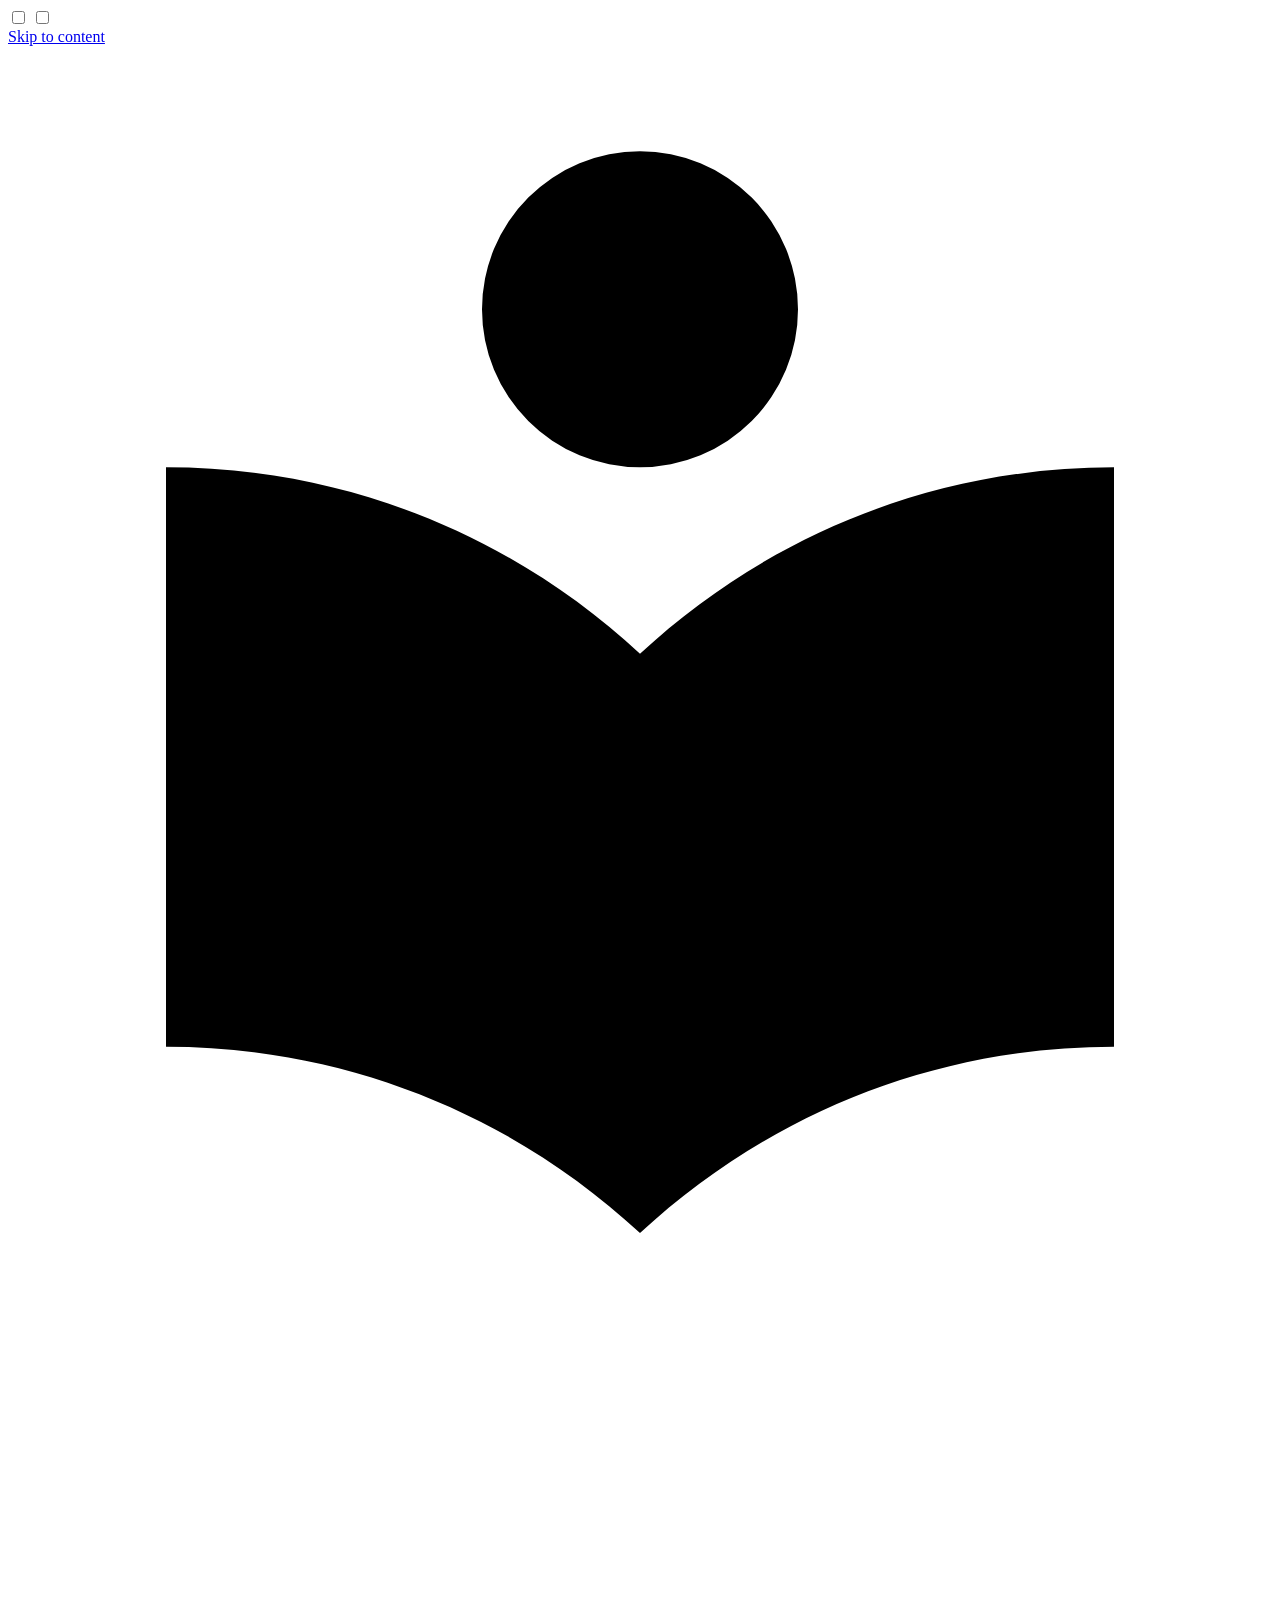
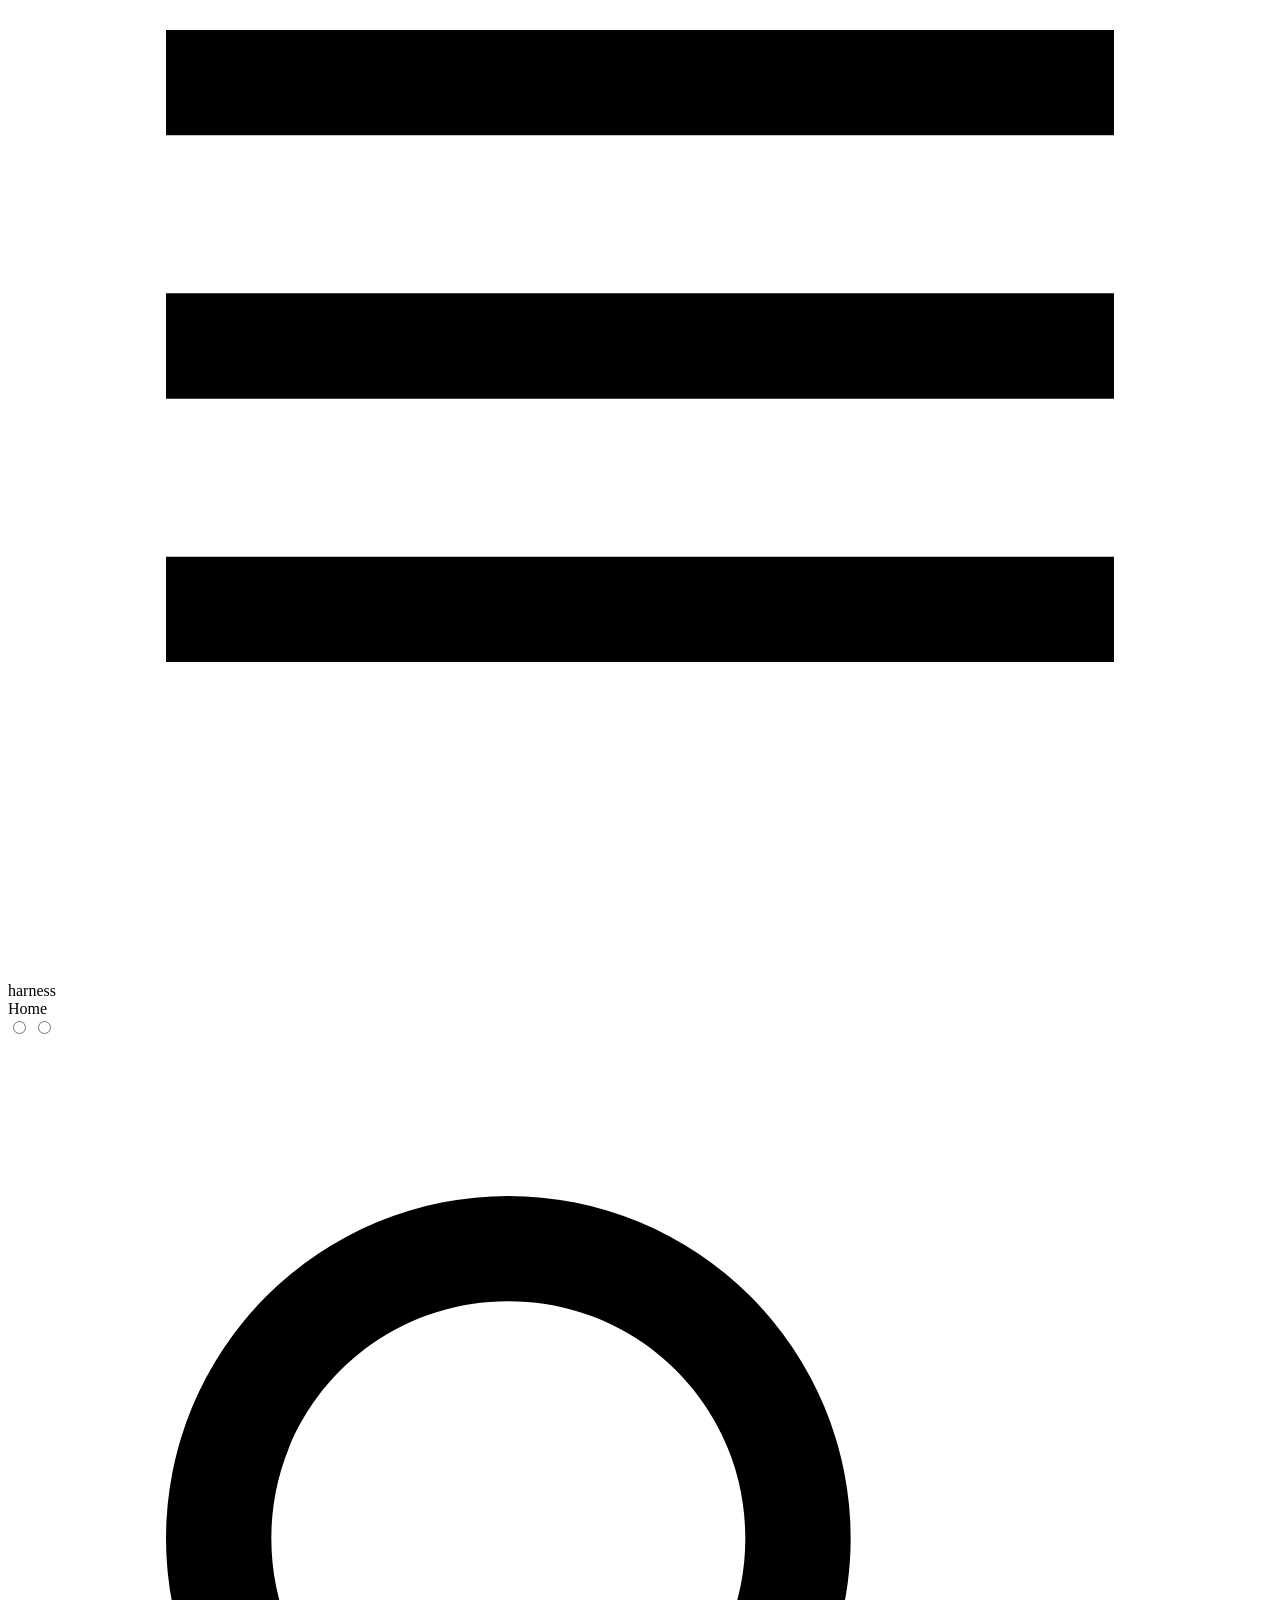
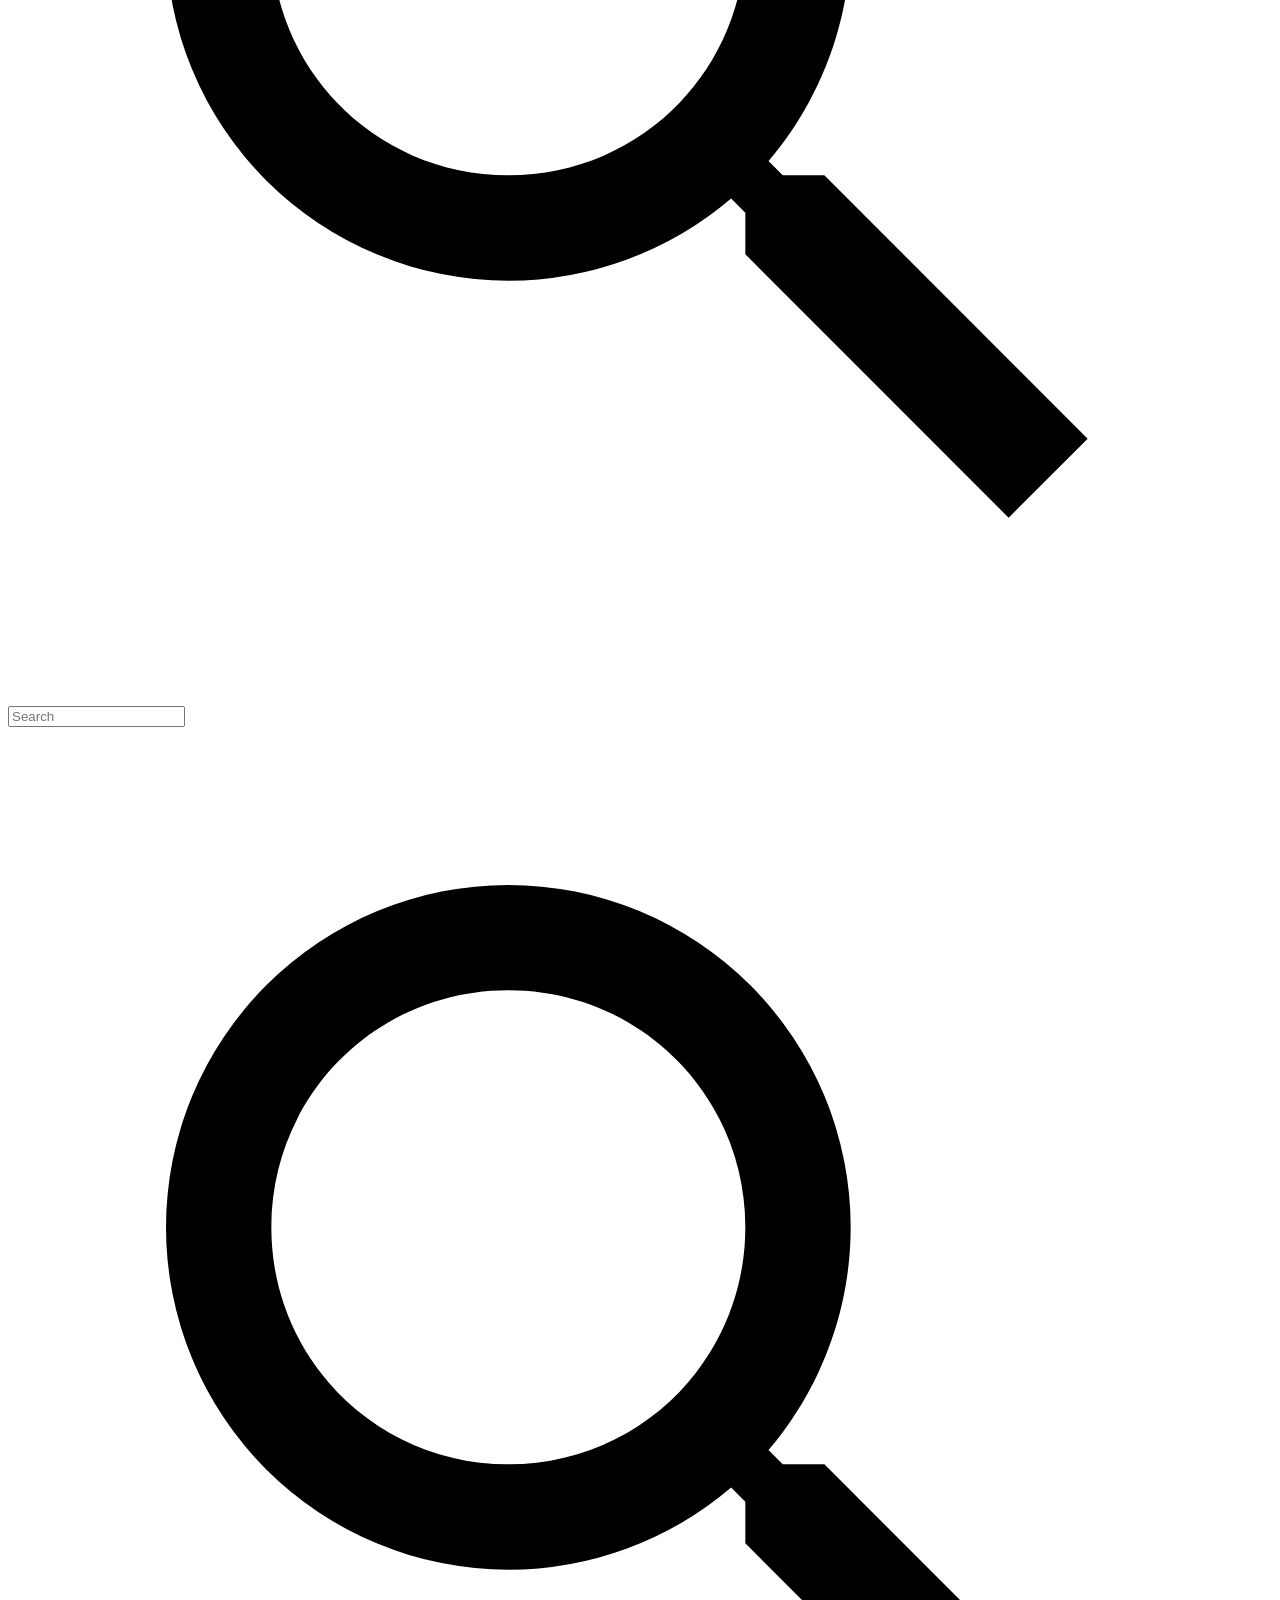
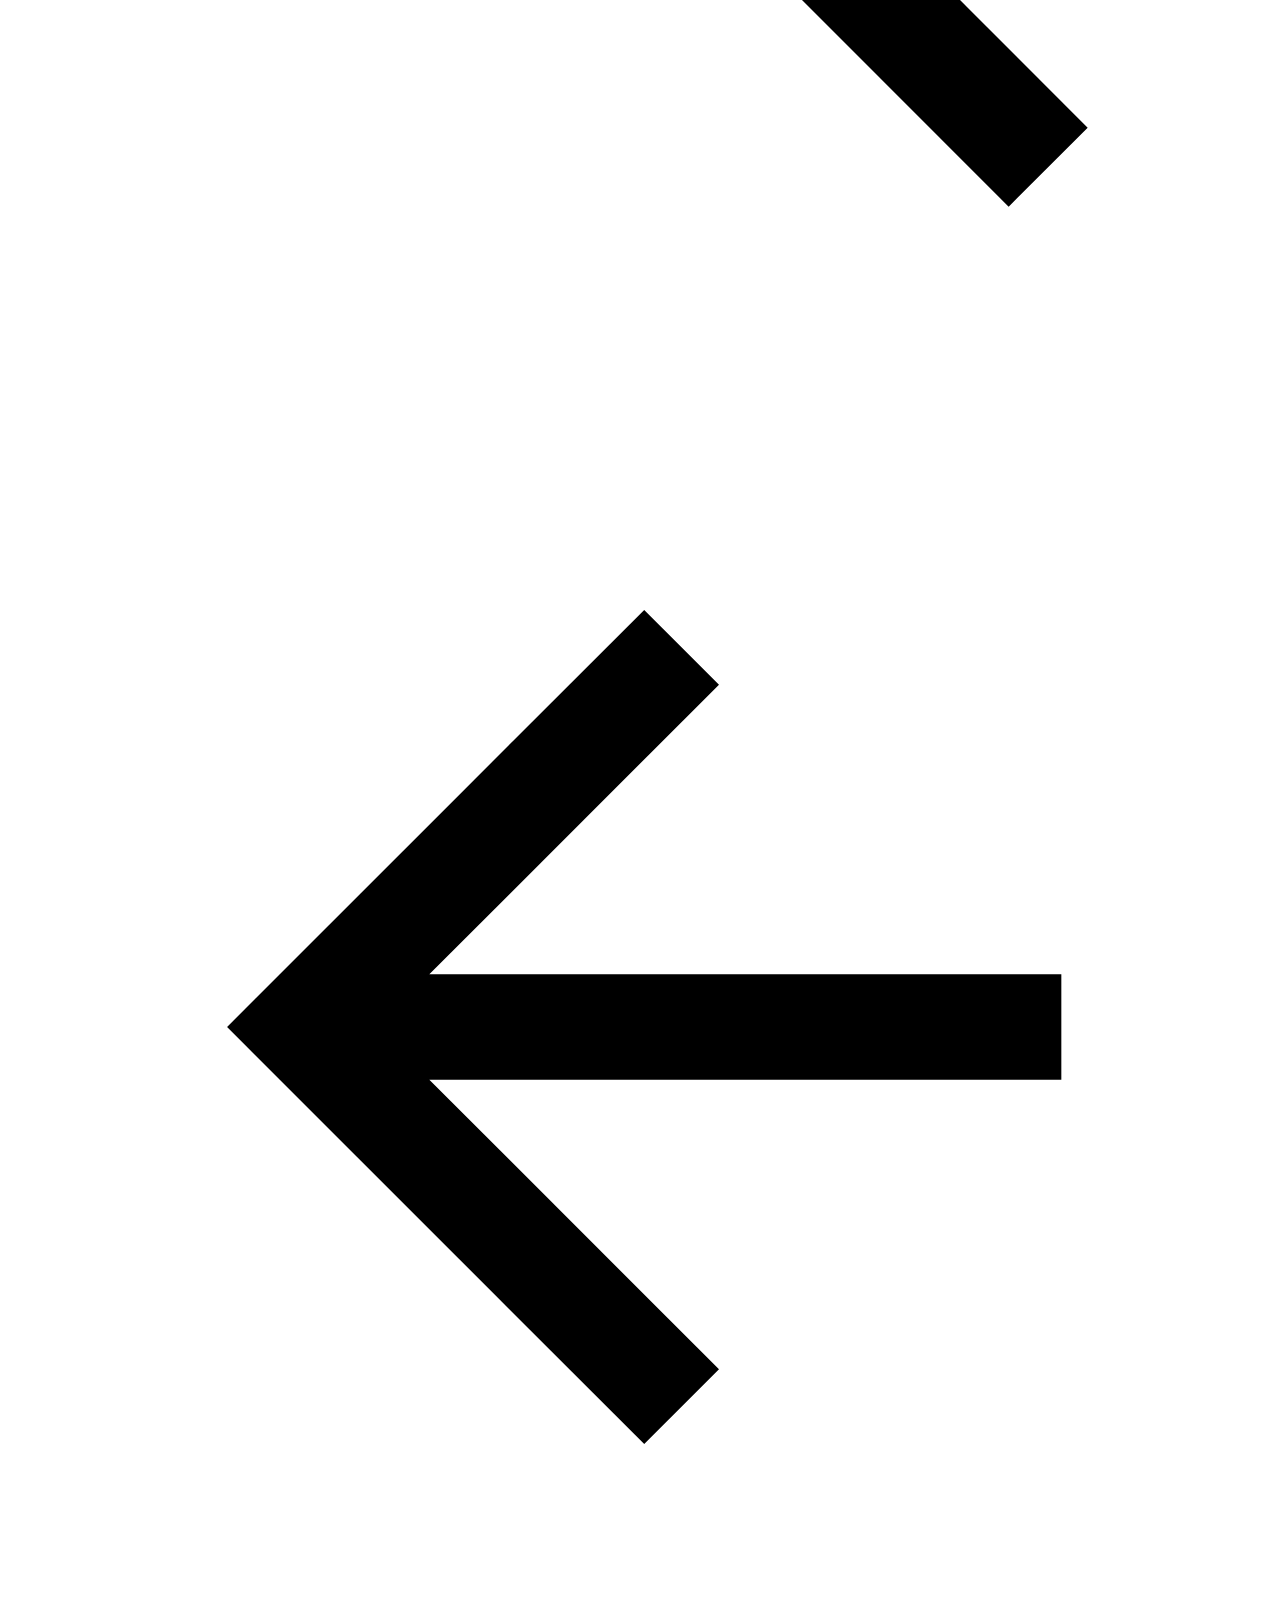
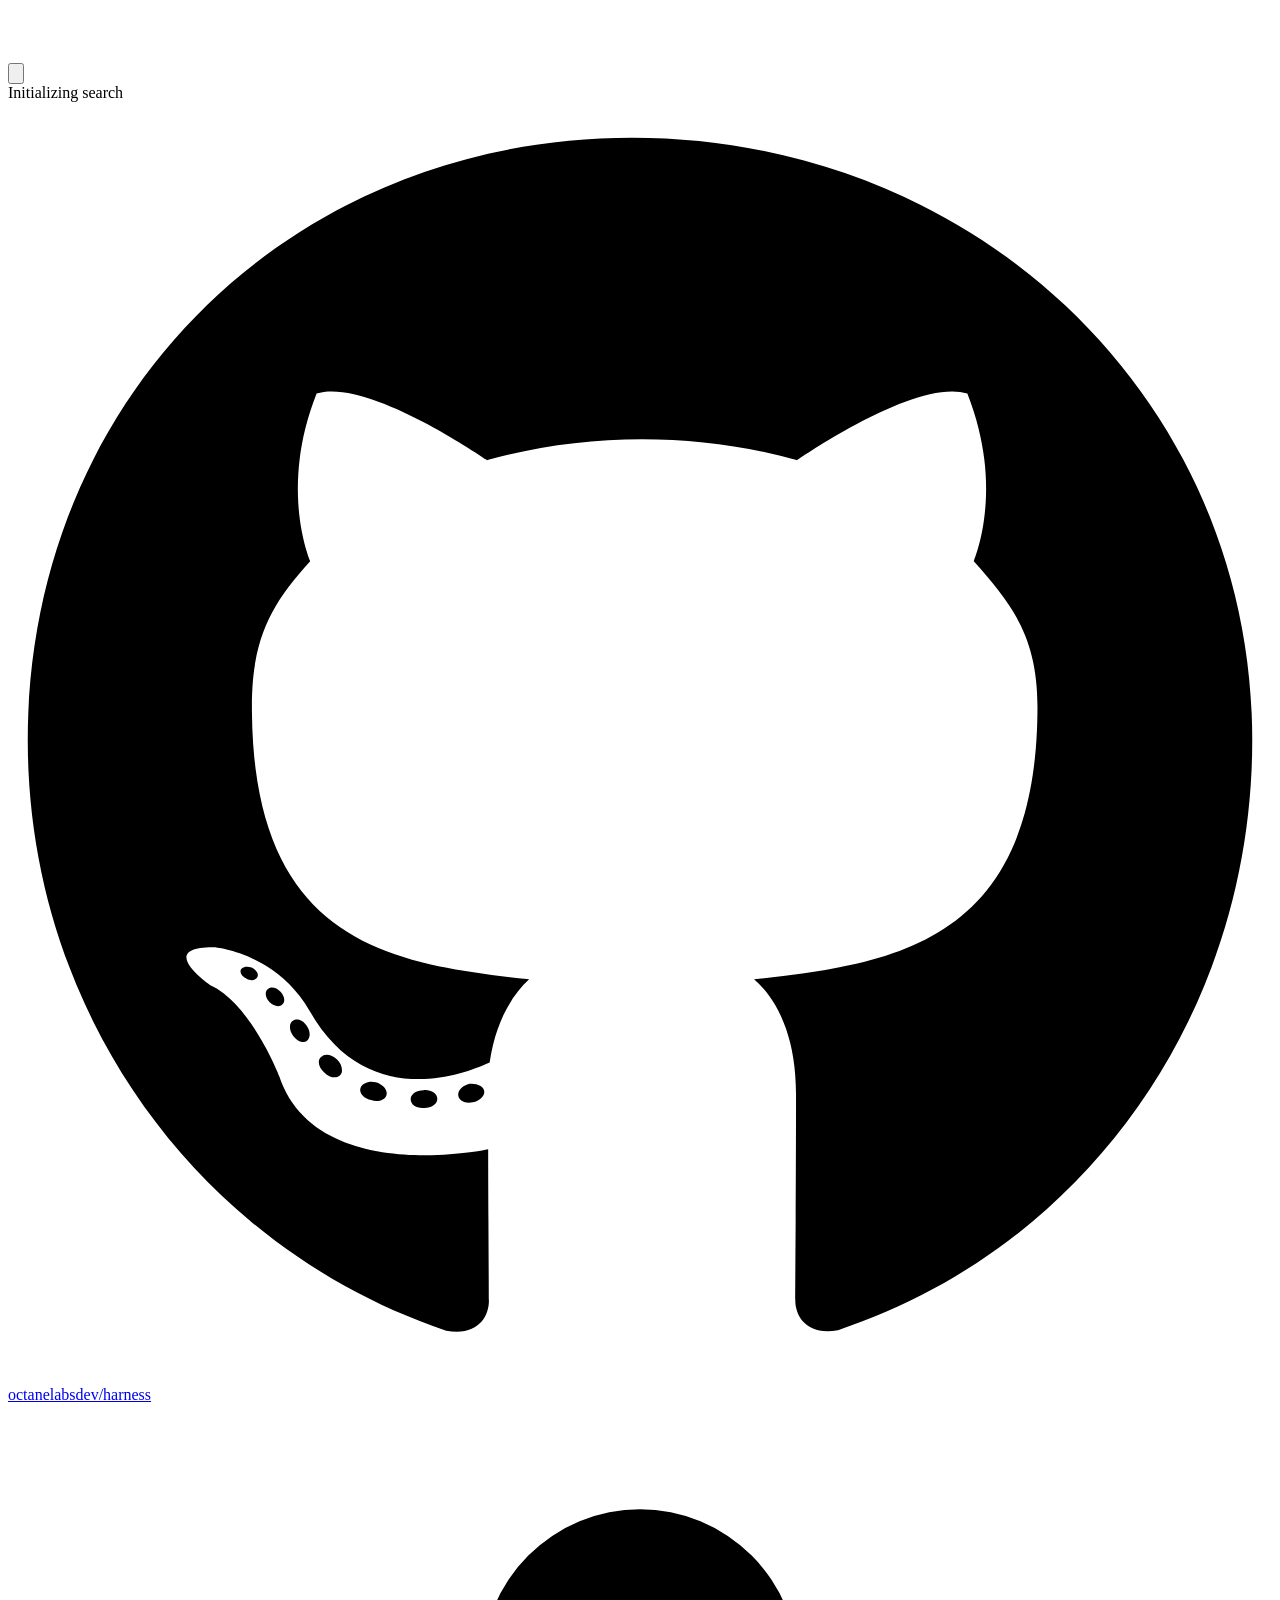
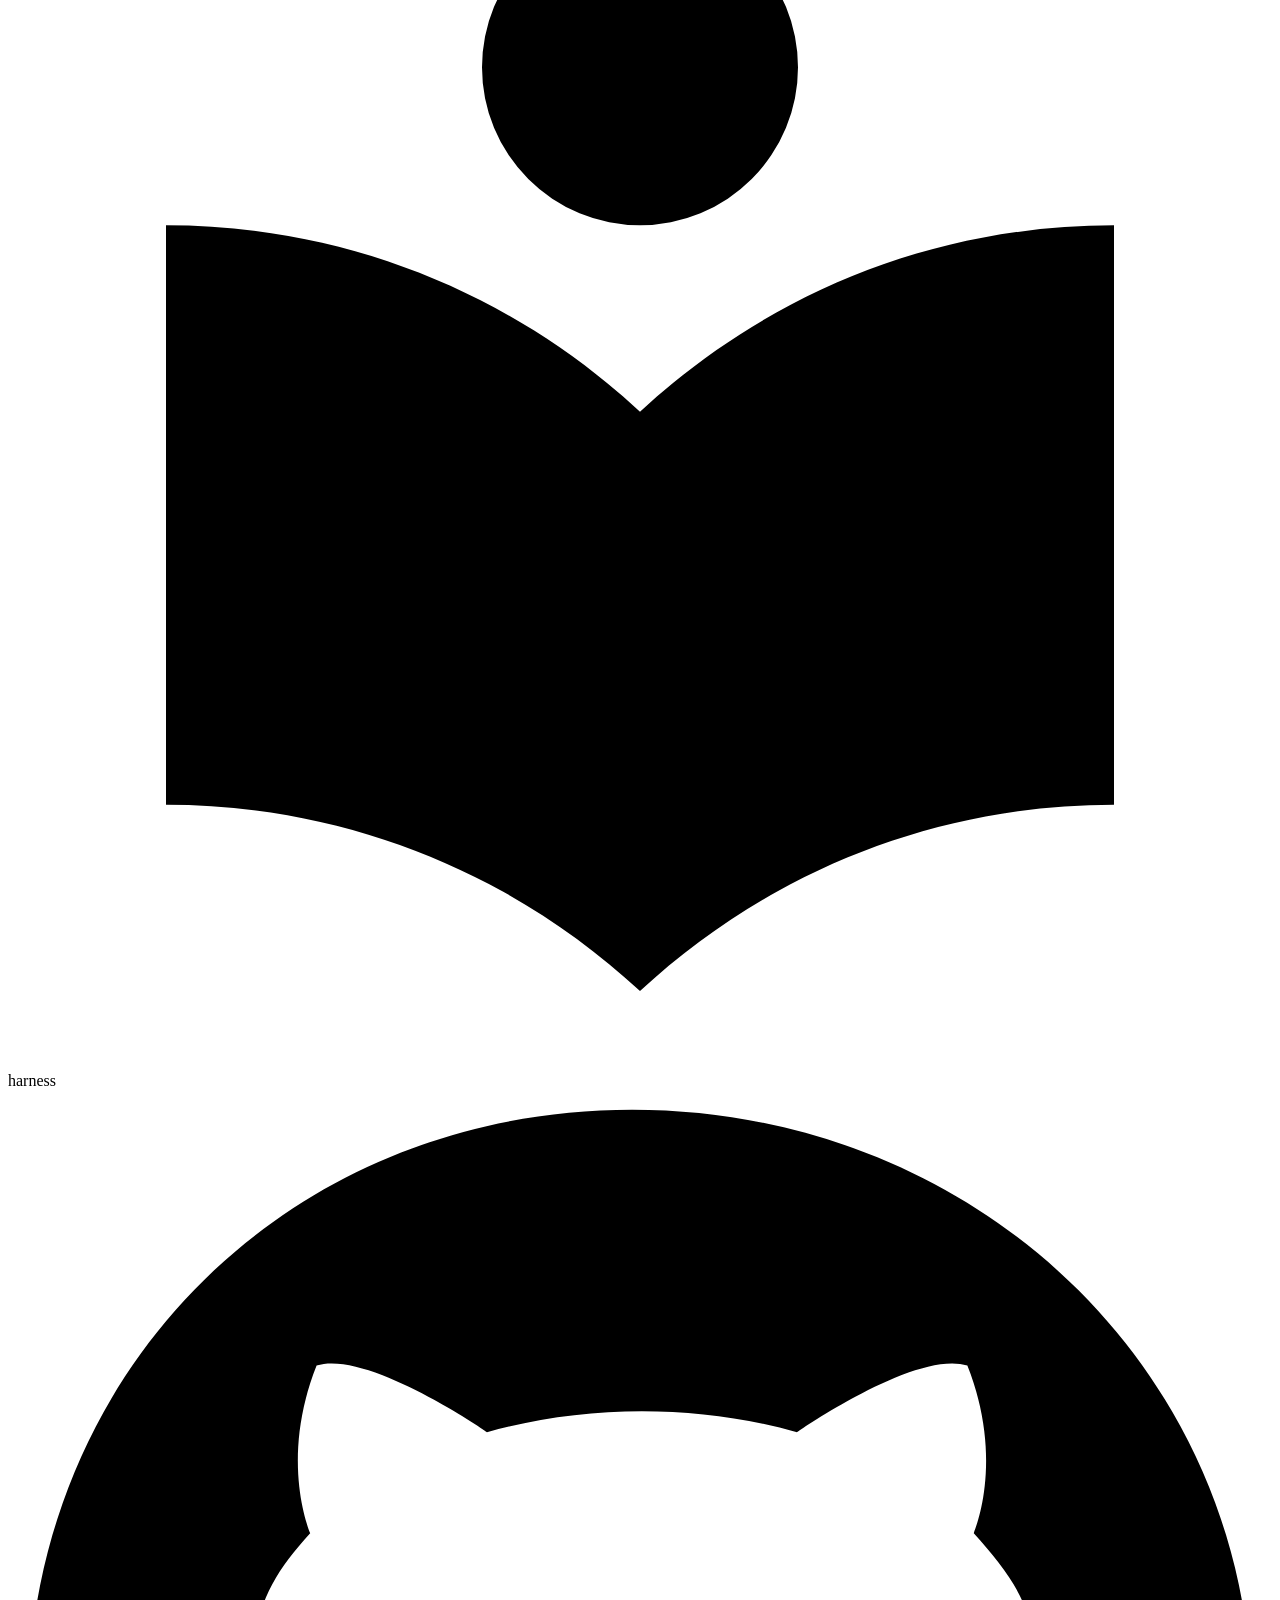
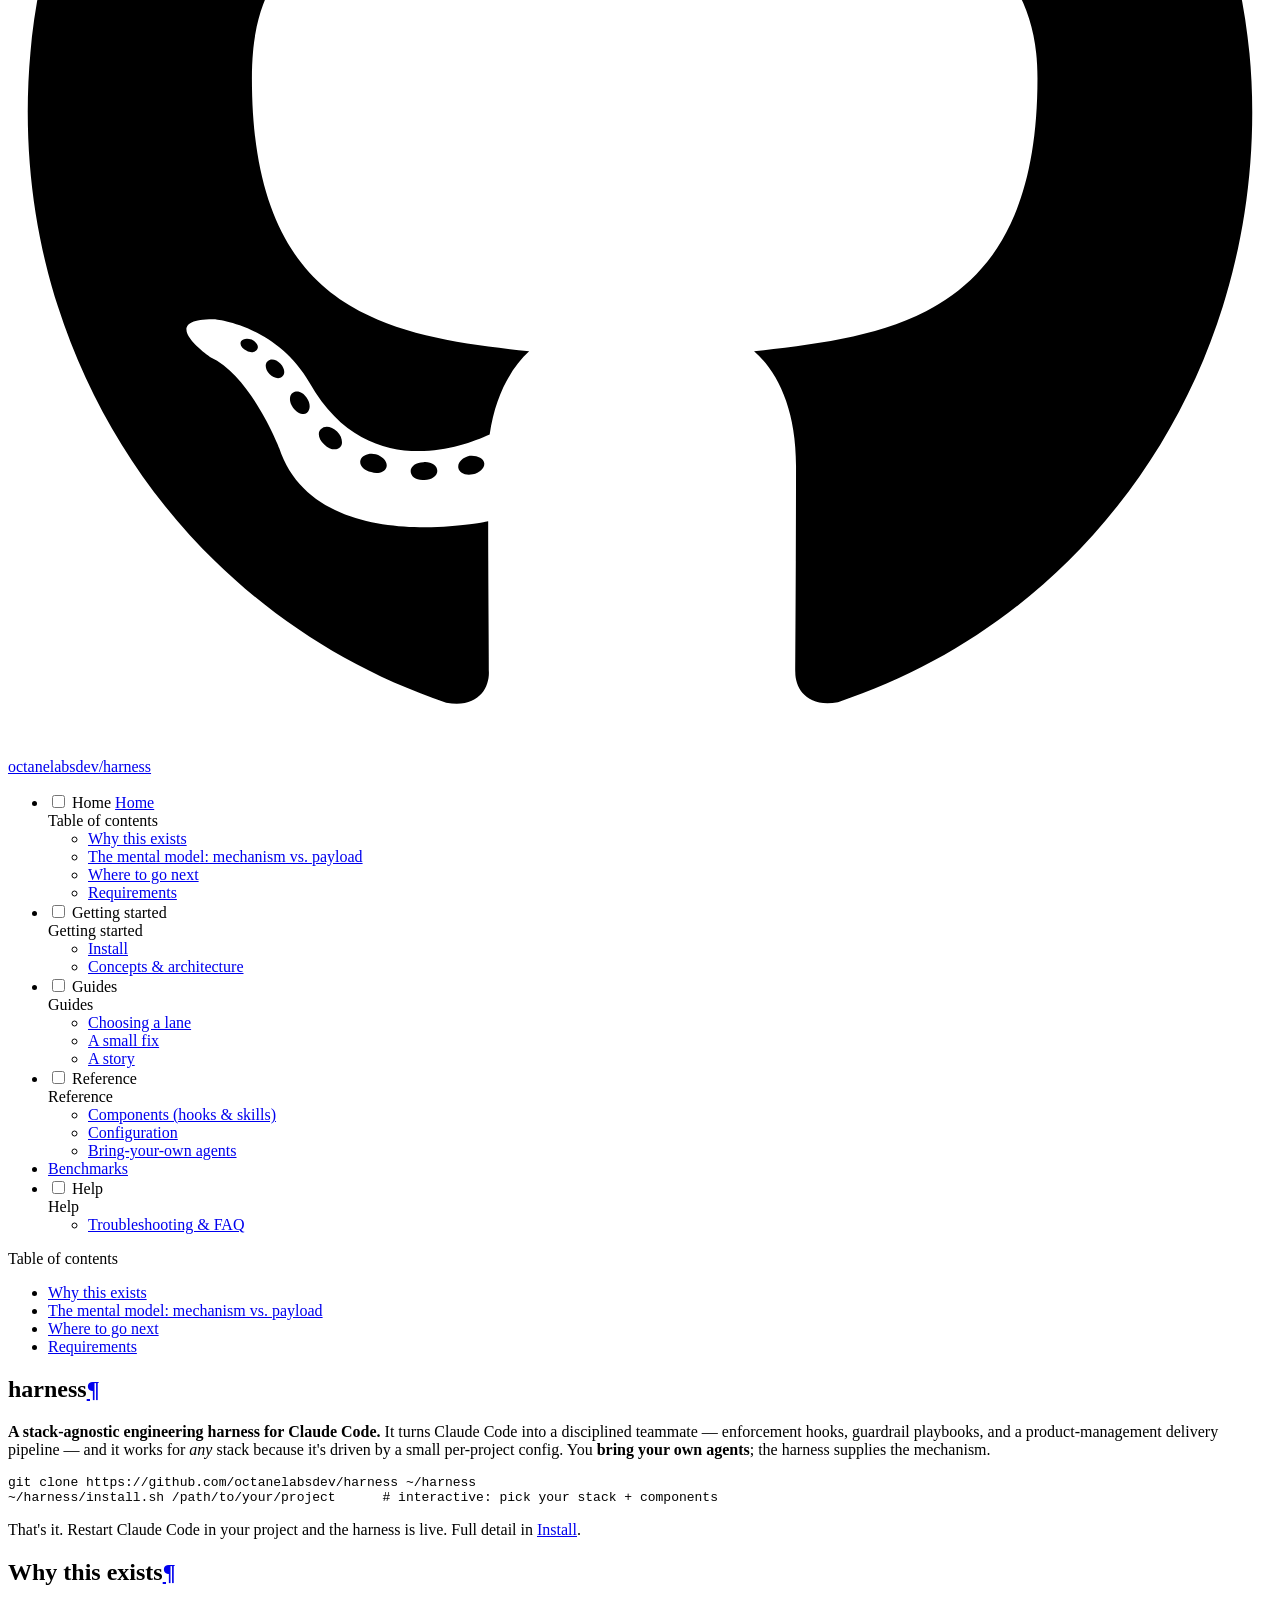
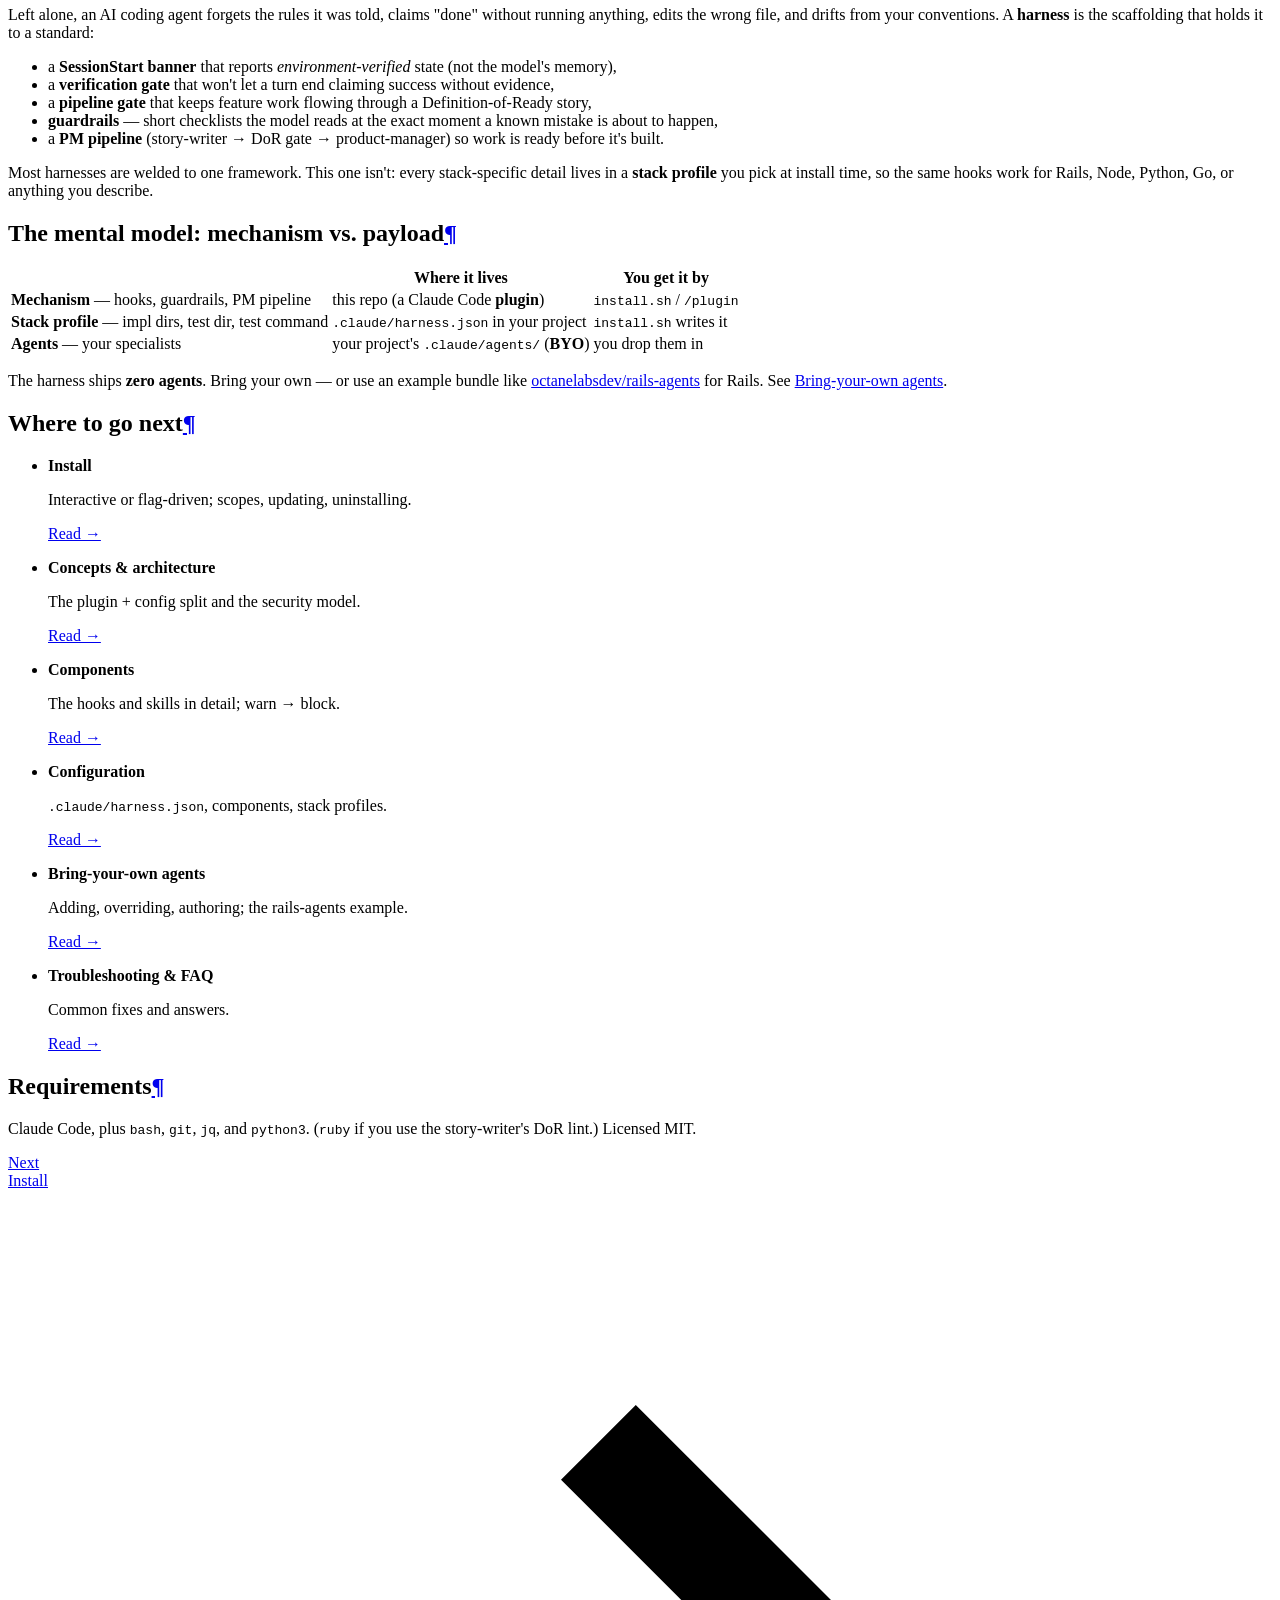
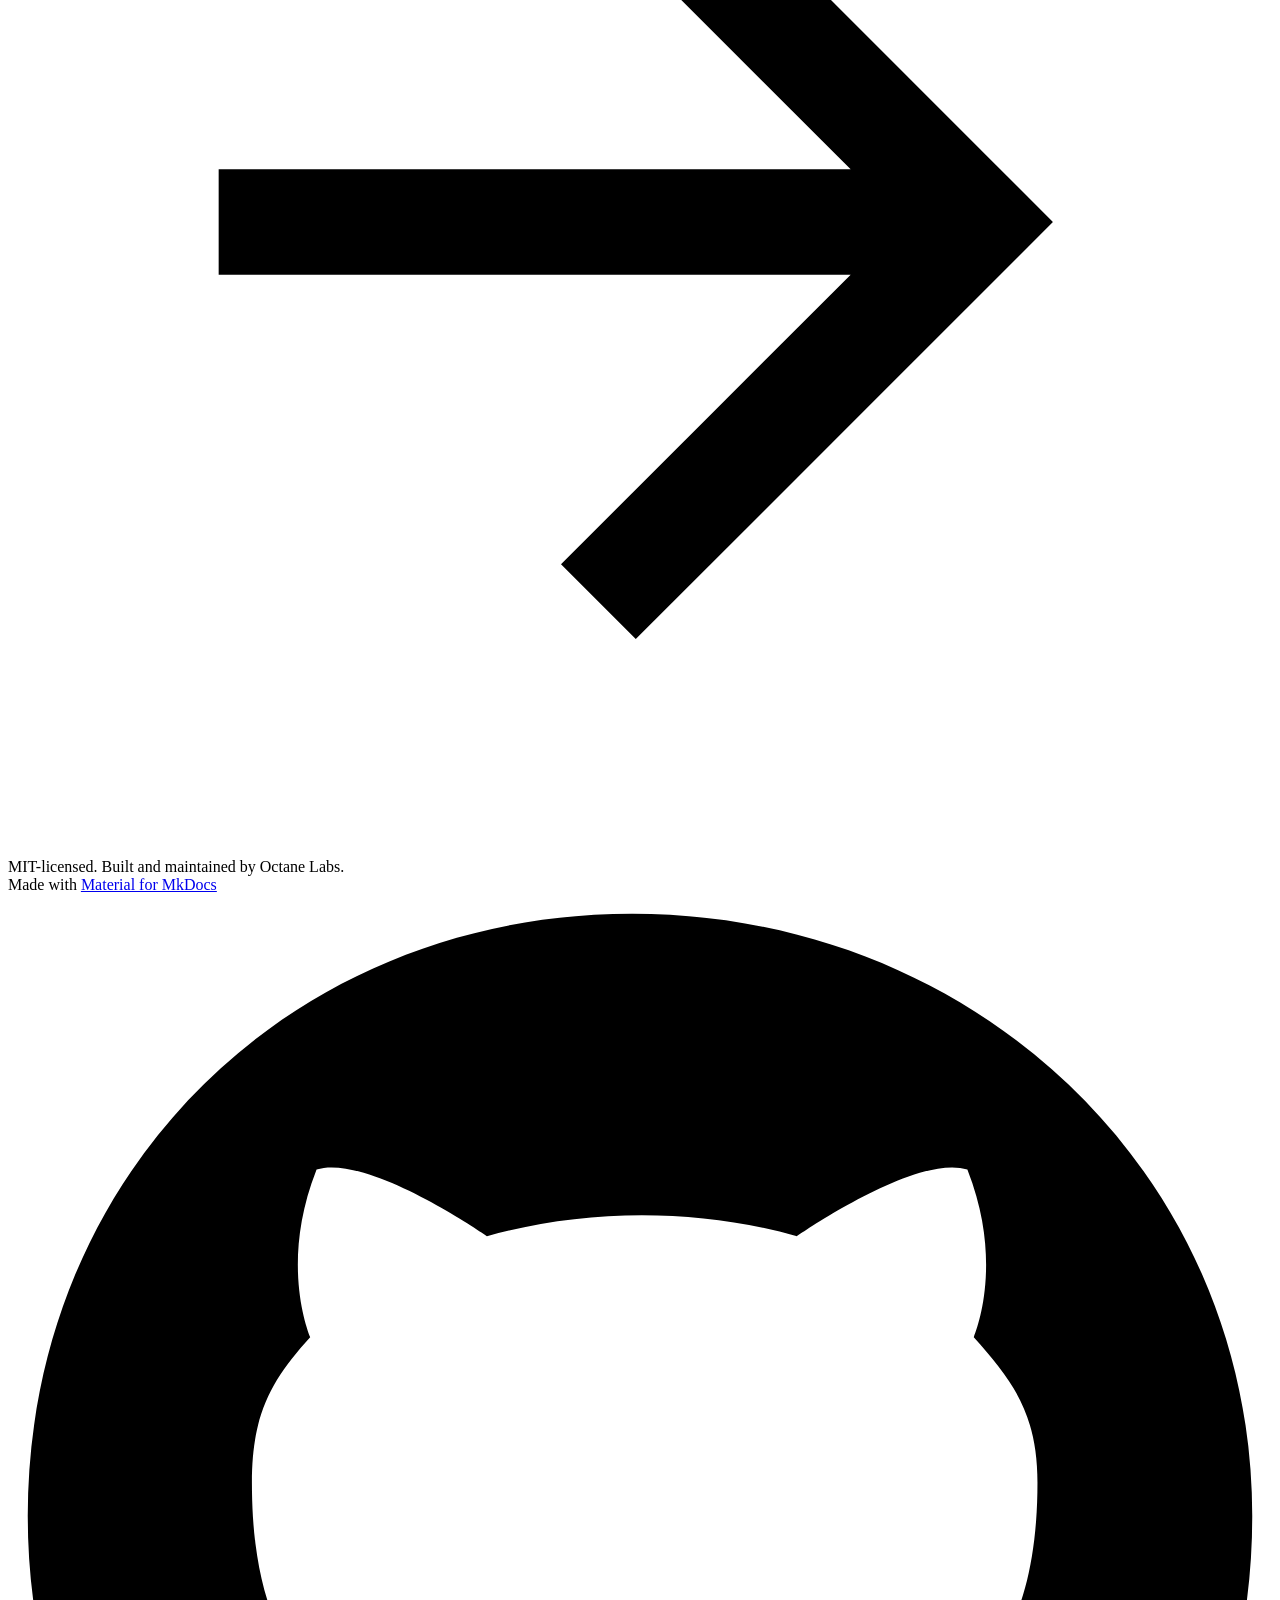
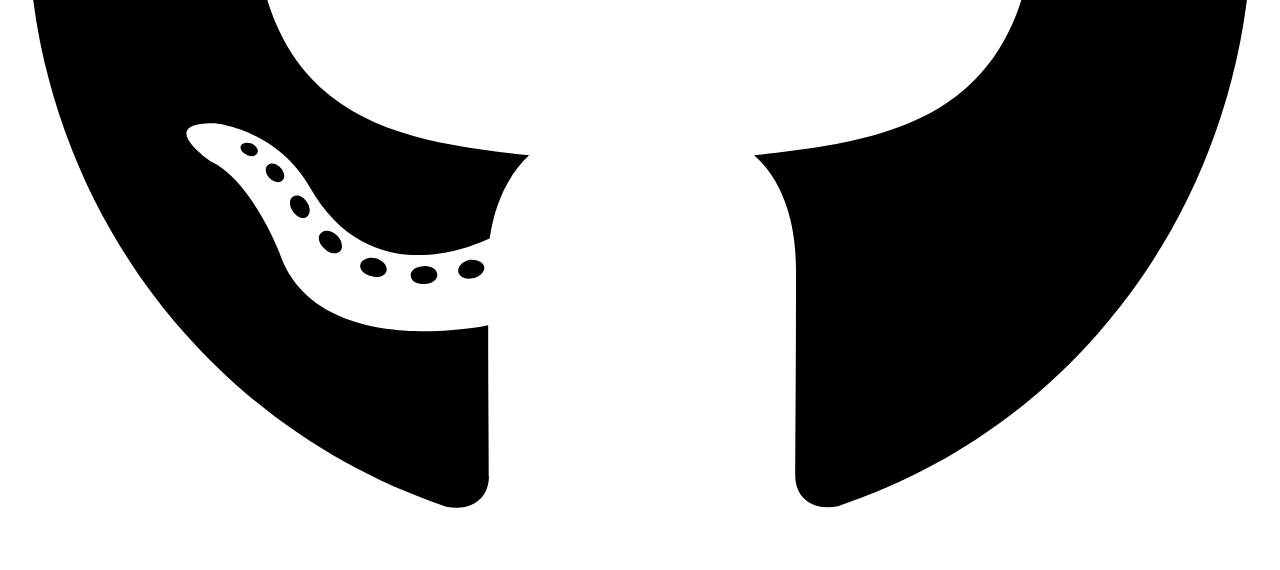
==== commit 9e0dbb8a: "Deploy docs from c63a6c7" ====
--- a/index.html
+++ b/index.html
@@ -21,7 +21,7 @@
       
       
       <link rel="icon" href="assets/images/favicon.png">
-      <meta name="generator" content="mkdocs-1.6.1, mkdocs-material-9.7.7">
+      <meta name="generator" content="mkdocs-1.6.1, mkdocs-material-9.8.0">
     
     
       
@@ -29,10 +29,10 @@
       
     
     
-      <link rel="stylesheet" href="assets/stylesheets/main.ec1eaa64.min.css">
-      
-        
-        <link rel="stylesheet" href="assets/stylesheets/palette.ab4e12ef.min.css">
+      <link rel="stylesheet" href="assets/stylesheets/main.57a0d79d.min.css">
+      
+        
+        <link rel="stylesheet" href="assets/stylesheets/palette.fb2fffe2.min.css">
       
       
 
@@ -52,6 +52,8 @@
     
     
       <link rel="stylesheet" href="stylesheets/syntax.css">
+    
+      <link rel="stylesheet" href="stylesheets/benchmarks.css">
     
     <script>__md_scope=new URL(".",location),__md_hash=e=>[...e].reduce(((e,_)=>(e<<5)-e+_.charCodeAt(0)),0),__md_get=(e,_=localStorage,t=__md_scope)=>JSON.parse(_.getItem(t.pathname+"."+e)),__md_set=(e,_,t=localStorage,a=__md_scope)=>{try{t.setItem(a.pathname+"."+e,JSON.stringify(_))}catch(e){}}</script>
     
@@ -780,6 +782,33 @@
   
   
   
+    <li class="md-nav__item">
+      <a href="benchmarks/" class="md-nav__link">
+        
+  
+  
+  <span class="md-ellipsis">
+    
+  
+    Benchmarks
+  
+
+    
+  </span>
+  
+  
+
+      </a>
+    </li>
+  
+
+    
+      
+      
+  
+  
+  
+  
     
     
     
@@ -794,10 +823,10 @@
       
         
         
-        <input class="md-nav__toggle md-toggle " type="checkbox" id="__nav_5" >
-        
-          
-          <label class="md-nav__link" for="__nav_5" id="__nav_5_label" tabindex="">
+        <input class="md-nav__toggle md-toggle " type="checkbox" id="__nav_6" >
+        
+          
+          <label class="md-nav__link" for="__nav_6" id="__nav_6_label" tabindex="">
             
   
   
@@ -815,8 +844,8 @@
             <span class="md-nav__icon md-icon"></span>
           </label>
         
-        <nav class="md-nav" data-md-level="1" aria-labelledby="__nav_5_label" aria-expanded="false">
-          <label class="md-nav__title" for="__nav_5">
+        <nav class="md-nav" data-md-level="1" aria-labelledby="__nav_6_label" aria-expanded="false">
+          <label class="md-nav__title" for="__nav_6">
             <span class="md-nav__icon md-icon"></span>
             
   
@@ -1142,10 +1171,10 @@
     
       
       
-      <script id="__config" type="application/json">{"annotate": null, "base": ".", "features": ["navigation.instant", "navigation.tracking", "navigation.top", "navigation.sections", "navigation.footer", "toc.follow", "search.suggest", "search.highlight", "content.code.copy", "content.code.annotate"], "search": "assets/javascripts/workers/search.2c215733.min.js", "tags": null, "translations": {"clipboard.copied": "Copied to clipboard", "clipboard.copy": "Copy to clipboard", "search.result.more.one": "1 more on this page", "search.result.more.other": "# more on this page", "search.result.none": "No matching documents", "search.result.one": "1 matching document", "search.result.other": "# matching documents", "search.result.placeholder": "Type to start searching", "search.result.term.missing": "Missing", "select.version": "Select version"}, "version": null}</script>
-    
-    
-      <script src="assets/javascripts/bundle.d7400e89.min.js"></script>
+      <script id="__config" type="application/json">{"annotate": null, "base": ".", "features": ["navigation.instant", "navigation.tracking", "navigation.top", "navigation.sections", "navigation.footer", "toc.follow", "search.suggest", "search.highlight", "content.code.copy", "content.code.annotate"], "search": "assets/javascripts/workers/search.a7633da7.min.js", "tags": null, "translations": {"clipboard.copied": "Copied to clipboard", "clipboard.copy": "Copy to clipboard", "search.result.more.one": "1 more on this page", "search.result.more.other": "# more on this page", "search.result.none": "No matching documents", "search.result.one": "1 matching document", "search.result.other": "# matching documents", "search.result.placeholder": "Type to start searching", "search.result.term.missing": "Missing", "select.version": "Select version"}, "version": null}</script>
+    
+    
+      <script src="assets/javascripts/bundle.c21346df.min.js"></script>
       
     
   </body>
--- a/assets/stylesheets/main.57a0d79d.min.css
+++ b/assets/stylesheets/main.57a0d79d.min.css
@@ -0,0 +1,6 @@
+@charset "UTF-8";html{box-sizing:border-box;-webkit-text-size-adjust:none;-moz-text-size-adjust:none;text-size-adjust:none}*,:after,:before{box-sizing:inherit}@media(prefers-reduced-motion){*,:after,:before{transition:none!important}}body{margin:0;-webkit-font-smoothing:antialiased;-moz-osx-font-smoothing:grayscale;--md-text-font-family:var(--md-text-font, _),
+    -apple-system, BlinkMacSystemFont, Helvetica, Arial, sans-serif;--md-code-font-family:var(--md-code-font, _),
+    SFMono-Regular, Consolas, Menlo, monospace}.md-typeset code:not(.focus-visible),a,button,input,label{-webkit-tap-highlight-color:transparent}a{color:inherit;text-decoration:none}hr{box-sizing:initial;display:block;height:.05rem;padding:0;overflow:visible;border:0}small{font-size:80%}sub,sup{line-height:1em}img{border-style:none}table{border-spacing:0;border-collapse:initial}td,th{font-weight:400;vertical-align:top}button{padding:0;margin:0;font-family:inherit;font-size:inherit;background:#0000;border:0}input{border:0;outline:none}:root{--md-primary-fg-color:#4051b5;--md-primary-fg-color--light:#5d6cc0;--md-primary-fg-color--dark:#303fa1;--md-primary-bg-color:#fff;--md-primary-bg-color--light:#ffffffb3;--md-accent-fg-color:#526cfe;--md-accent-fg-color--transparent:#526cfe1a;--md-accent-bg-color:#fff;--md-accent-bg-color--light:#ffffffb3;--md-typeset-table-sort-icon:url("data:image/svg+xml;charset=utf-8,<svg xmlns='http://www.w3.org/2000/svg' viewBox='0 0 24 24'><path d='m18 21-4-4h3V7h-3l4-4 4 4h-3v10h3M2 19v-2h10v2M2 13v-2h7v2M2 7V5h4v2z'/></svg>");--md-typeset-table-sort-icon--asc:url("data:image/svg+xml;charset=utf-8,<svg xmlns='http://www.w3.org/2000/svg' viewBox='0 0 24 24'><path d='M19 17h3l-4 4-4-4h3V3h2M2 17h10v2H2M6 5v2H2V5m0 6h7v2H2z'/></svg>");--md-typeset-table-sort-icon--desc:url("data:image/svg+xml;charset=utf-8,<svg xmlns='http://www.w3.org/2000/svg' viewBox='0 0 24 24'><path d='M19 7h3l-4-4-4 4h3v14h2M2 17h10v2H2M6 5v2H2V5m0 6h7v2H2z'/></svg>")}[data-md-color-scheme=default]{color-scheme:light}[data-md-color-scheme=default] img[src$="#gh-dark-mode-only"],[data-md-color-scheme=default] img[src$="#only-dark"]{display:none}:root,[data-md-color-scheme=default]{--md-hue:225deg;--md-default-fg-color:#000000de;--md-default-fg-color--light:#0000008a;--md-default-fg-color--lighter:#00000052;--md-default-fg-color--lightest:#00000012;--md-default-bg-color:#fff;--md-default-bg-color--light:#ffffffb3;--md-default-bg-color--lighter:#ffffff4d;--md-default-bg-color--lightest:#ffffff1f;--md-code-fg-color:#36464e;--md-code-bg-color:#f5f5f5;--md-code-bg-color--light:#f5f5f5b3;--md-code-bg-color--lighter:#f5f5f54d;--md-code-hl-color:#4287ff;--md-code-hl-color--light:#4287ff1a;--md-code-hl-number-color:#d52a2a;--md-code-hl-special-color:#db1457;--md-code-hl-function-color:#a846b9;--md-code-hl-constant-color:#6e59d9;--md-code-hl-keyword-color:#3f6ec6;--md-code-hl-string-color:#1c7d4d;--md-code-hl-name-color:var(--md-code-fg-color);--md-code-hl-operator-color:var(--md-default-fg-color--light);--md-code-hl-punctuation-color:var(--md-default-fg-color--light);--md-code-hl-comment-color:var(--md-default-fg-color--light);--md-code-hl-generic-color:var(--md-default-fg-color--light);--md-code-hl-variable-color:var(--md-default-fg-color--light);--md-typeset-color:var(--md-default-fg-color);--md-typeset-a-color:var(--md-primary-fg-color);--md-typeset-del-color:#f5503d26;--md-typeset-ins-color:#0bd57026;--md-typeset-kbd-color:#fafafa;--md-typeset-kbd-accent-color:#fff;--md-typeset-kbd-border-color:#b8b8b8;--md-typeset-mark-color:#ffff0080;--md-typeset-table-color:#0000001f;--md-typeset-table-color--light:#00000009;--md-admonition-fg-color:var(--md-default-fg-color);--md-admonition-bg-color:var(--md-default-bg-color);--md-warning-fg-color:#000000de;--md-warning-bg-color:#ff9;--md-footer-fg-color:#fff;--md-footer-fg-color--light:#ffffffb3;--md-footer-fg-color--lighter:#ffffff73;--md-footer-bg-color:#000000de;--md-footer-bg-color--dark:#00000052;--md-shadow-z1:0 0.2rem 0.5rem #0000000d,
+    0 0 0.05rem #0000001a;--md-shadow-z2:0 0.2rem 0.5rem #0000001a,
+    0 0 0.05rem #00000040;--md-shadow-z3:0 0.2rem 0.5rem #0003,
+    0 0 0.05rem #00000059}.md-icon svg{display:block;width:1.2rem;height:1.2rem;fill:currentcolor}aside,body,input{font-family:var(--md-text-font-family);font-feature-settings:"kern","liga";color:var(--md-typeset-color)}code,kbd,pre{font-family:var(--md-code-font-family);font-feature-settings:"kern"}.md-typeset{font-size:.8rem;line-height:1.6;overflow-wrap:break-word;-webkit-print-color-adjust:exact;color-adjust:exact}@media print{.md-typeset{font-size:.68rem}.md-typeset code,.md-typeset kbd,.md-typeset pre{white-space:pre-wrap}}.md-typeset blockquote,.md-typeset dl,.md-typeset figure,.md-typeset ol,.md-typeset pre,.md-typeset ul{margin-top:1em;margin-bottom:1em}.md-typeset h1{margin:0 0 1.25em;font-size:2em;line-height:1.3;color:var(--md-default-fg-color--light)}.md-typeset h1,.md-typeset h2{font-weight:300;letter-spacing:-.01em}.md-typeset h2{margin:1.6em 0 .64em;font-size:1.5625em;line-height:1.4}.md-typeset h3{margin:1.6em 0 .8em;font-size:1.25em;font-weight:400;line-height:1.5;letter-spacing:-.01em}.md-typeset h2+h3{margin-top:.8em}.md-typeset h4{margin:1em 0;font-weight:700;letter-spacing:-.01em}.md-typeset h5,.md-typeset h6{margin:1.25em 0;font-size:.8em;font-weight:700;color:var(--md-default-fg-color--light);letter-spacing:-.01em}.md-typeset h5{text-transform:uppercase}.md-typeset h5 code{text-transform:none}.md-typeset hr{display:flow-root;margin:1.5em 0;border-bottom:.05rem solid var(--md-default-fg-color--lightest)}.md-typeset a{color:var(--md-typeset-a-color);word-break:break-word}.md-typeset a,.md-typeset a:before{transition:color 125ms}.md-typeset a:focus,.md-typeset a:hover{color:var(--md-accent-fg-color)}.md-typeset a:focus code,.md-typeset a:hover code{color:var(--md-accent-fg-color);background-color:var(--md-accent-fg-color--transparent)}.md-typeset a code{color:var(--md-typeset-a-color)}.md-typeset a.focus-visible{outline-color:var(--md-accent-fg-color);outline-offset:.2rem}.md-typeset code,.md-typeset kbd,.md-typeset pre{font-variant-ligatures:none;color:var(--md-code-fg-color);direction:ltr;transition:background-color 125ms}.md-typeset code{padding:0 .2941176471em;font-size:.85em;word-break:break-word;background-color:var(--md-code-bg-color);border-radius:.1rem;-webkit-box-decoration-break:clone;box-decoration-break:clone;transition:color 125ms,background-color 125ms}.md-typeset code:not(.focus-visible){outline:none}.md-typeset pre{position:relative;display:flow-root;line-height:1.4}.md-typeset pre>code{display:block;padding:.7720588235em 1.1764705882em;margin:0;overflow:auto;word-break:normal;touch-action:auto;scrollbar-color:var(--md-default-fg-color--lighter) #0000;scrollbar-width:thin;outline-color:var(--md-accent-fg-color);box-shadow:none;-webkit-box-decoration-break:slice;box-decoration-break:slice}.md-typeset pre>code:hover{scrollbar-color:var(--md-accent-fg-color) #0000}.md-typeset pre>code::-webkit-scrollbar{width:.2rem;height:.2rem}.md-typeset pre>code::-webkit-scrollbar-thumb{background-color:var(--md-default-fg-color--lighter)}.md-typeset pre>code::-webkit-scrollbar-thumb:hover{background-color:var(--md-accent-fg-color)}.md-typeset kbd{display:inline-block;padding:0 .6666666667em;font-size:.75em;color:var(--md-default-fg-color);word-break:break-word;vertical-align:text-top;background-color:var(--md-typeset-kbd-color);border-radius:.1rem;box-shadow:0 .1rem 0 .05rem var(--md-typeset-kbd-border-color),0 .1rem 0 var(--md-typeset-kbd-border-color),0 -.1rem .2rem var(--md-typeset-kbd-accent-color) inset}.md-typeset mark{color:inherit;word-break:break-word;background-color:var(--md-typeset-mark-color);-webkit-box-decoration-break:clone;box-decoration-break:clone}.md-typeset abbr{text-decoration:none;cursor:help}.md-typeset [data-preview],.md-typeset abbr{border-bottom:.05rem dotted var(--md-default-fg-color--light)}.md-typeset small{opacity:.75}[dir=ltr] .md-typeset sub,[dir=ltr] .md-typeset sup{margin-left:.078125em}[dir=rtl] .md-typeset sub,[dir=rtl] .md-typeset sup{margin-right:.078125em}[dir=ltr] .md-typeset blockquote{padding-left:.6rem;border-left:.2rem solid var(--md-default-fg-color--lighter)}[dir=rtl] .md-typeset blockquote{padding-right:.6rem;border-right:.2rem solid var(--md-default-fg-color--lighter)}.md-typeset blockquote{margin-left:0;margin-right:0;color:var(--md-default-fg-color--light)}.md-typeset ul{list-style-type:disc}.md-typeset ul[type]{list-style-type:revert-layer}[dir=ltr] .md-typeset ol,[dir=ltr] .md-typeset ol li ol,[dir=ltr] .md-typeset ol li ul,[dir=ltr] .md-typeset ul,[dir=ltr] .md-typeset ul li ol,[dir=ltr] .md-typeset ul li ul{margin-left:.625em}[dir=rtl] .md-typeset ol,[dir=rtl] .md-typeset ol li ol,[dir=rtl] .md-typeset ol li ul,[dir=rtl] .md-typeset ul,[dir=rtl] .md-typeset ul li ol,[dir=rtl] .md-typeset ul li ul{margin-right:.625em}.md-typeset ol,.md-typeset ul{padding:0}.md-typeset ol:not([hidden]),.md-typeset ul:not([hidden]){display:flow-root}.md-typeset ol ol,.md-typeset ul ol{list-style-type:lower-alpha}.md-typeset ol ol ol,.md-typeset ul ol ol{list-style-type:lower-roman}.md-typeset ol ol ol ol,.md-typeset ul ol ol ol{list-style-type:upper-alpha}.md-typeset ol ol ol ol ol,.md-typeset ul ol ol ol ol{list-style-type:upper-roman}.md-typeset ol[type],.md-typeset ul[type]{list-style-type:revert-layer}[dir=ltr] .md-typeset ol li,[dir=ltr] .md-typeset ul li{margin-left:1.25em}[dir=rtl] .md-typeset ol li,[dir=rtl] .md-typeset ul li{margin-right:1.25em}.md-typeset ol li,.md-typeset ul li{margin-bottom:.5em}.md-typeset ol li blockquote,.md-typeset ol li p,.md-typeset ul li blockquote,.md-typeset ul li p{margin:.5em 0}.md-typeset ol li:last-child,.md-typeset ul li:last-child{margin-bottom:0}.md-typeset ol li ol,.md-typeset ol li ul,.md-typeset ul li ol,.md-typeset ul li ul{margin-top:.5em;margin-bottom:.5em}[dir=ltr] .md-typeset dd{margin-left:1.875em}[dir=rtl] .md-typeset dd{margin-right:1.875em}.md-typeset dd{margin-top:1em;margin-bottom:1.5em}.md-typeset img,.md-typeset svg,.md-typeset video{max-width:100%;height:auto}.md-typeset img[align=left]{margin:1em 1em 1em 0}.md-typeset img[align=right]{margin:1em 0 1em 1em}.md-typeset img[align]:only-child{margin-top:0}.md-typeset figure{display:flow-root;width:fit-content;max-width:100%;margin:1em auto;text-align:center}.md-typeset figure img{display:block;margin:0 auto}.md-typeset figcaption{max-width:24rem;margin:1em auto;font-style:italic}.md-typeset iframe{max-width:100%}.md-typeset table:not([class]){display:inline-block;max-width:100%;overflow:auto;font-size:.64rem;touch-action:auto;background-color:var(--md-default-bg-color);border:.05rem solid var(--md-typeset-table-color);border-radius:.1rem}@media print{.md-typeset table:not([class]){display:table}}.md-typeset table:not([class])+*{margin-top:1.5em}.md-typeset table:not([class]) td>:first-child,.md-typeset table:not([class]) th>:first-child{margin-top:0}.md-typeset table:not([class]) td>:last-child,.md-typeset table:not([class]) th>:last-child{margin-bottom:0}.md-typeset table:not([class]) td:not([align]),.md-typeset table:not([class]) th:not([align]){text-align:left}[dir=rtl] .md-typeset table:not([class]) td:not([align]),[dir=rtl] .md-typeset table:not([class]) th:not([align]){text-align:right}.md-typeset table:not([class]) th{min-width:5rem;padding:.9375em 1.25em;font-weight:700;vertical-align:top}.md-typeset table:not([class]) td{padding:.9375em 1.25em;vertical-align:top;border-top:.05rem solid var(--md-typeset-table-color)}.md-typeset table:not([class]) tbody tr{transition:background-color 125ms}.md-typeset table:not([class]) tbody tr:hover{background-color:var(--md-typeset-table-color--light);box-shadow:0 .05rem 0 var(--md-default-bg-color) inset}.md-typeset table:not([class]) a{word-break:normal}.md-typeset table th[role=columnheader]{cursor:pointer}[dir=ltr] .md-typeset table th[role=columnheader]:after{margin-left:.5em}[dir=rtl] .md-typeset table th[role=columnheader]:after{margin-right:.5em}.md-typeset table th[role=columnheader]:after{display:inline-block;width:1.2em;height:1.2em;vertical-align:text-bottom;content:"";-webkit-mask-image:var(--md-typeset-table-sort-icon);mask-image:var(--md-typeset-table-sort-icon);-webkit-mask-repeat:no-repeat;mask-repeat:no-repeat;-webkit-mask-size:contain;mask-size:contain;transition:background-color 125ms}.md-typeset table th[role=columnheader]:hover:after{background-color:var(--md-default-fg-color--lighter)}.md-typeset table th[role=columnheader][aria-sort=ascending]:after{background-color:var(--md-default-fg-color--light);-webkit-mask-image:var(--md-typeset-table-sort-icon--asc);mask-image:var(--md-typeset-table-sort-icon--asc)}.md-typeset table th[role=columnheader][aria-sort=descending]:after{background-color:var(--md-default-fg-color--light);-webkit-mask-image:var(--md-typeset-table-sort-icon--desc);mask-image:var(--md-typeset-table-sort-icon--desc)}.md-typeset__scrollwrap{margin:1em -.8rem;overflow-x:auto;touch-action:auto}.md-typeset__table{display:inline-block;padding:0 .8rem;margin-bottom:.5em}@media print{.md-typeset__table{display:block}}html .md-typeset__table table{display:table;width:100%;margin:0;overflow:hidden}@media screen and (max-width:44.984375em){.md-content__inner>pre{margin:1em -.8rem}.md-content__inner>pre code{border-radius:0}}.md-typeset .md-author{position:relative;display:block;flex-shrink:0;width:1.6rem;height:1.6rem;overflow:hidden;border-radius:100%;transition:color 125ms,transform 125ms}.md-typeset .md-author img{display:block}.md-typeset .md-author--more{font-size:.6rem;font-weight:700;line-height:1.6rem;color:var(--md-default-fg-color--lighter);text-align:center;background:var(--md-default-fg-color--lightest)}.md-typeset .md-author--long{width:2.4rem;height:2.4rem}.md-typeset a.md-author{transform:scale(1)}.md-typeset a.md-author img{filter:grayscale(100%) opacity(75%);border-radius:100%;transition:filter 125ms}.md-typeset a.md-author:focus,.md-typeset a.md-author:hover{z-index:1;transform:scale(1.1)}.md-typeset a.md-author:focus img,.md-typeset a.md-author:hover img{filter:grayscale(0)}.md-banner{overflow:auto;color:var(--md-footer-fg-color);background-color:var(--md-footer-bg-color)}@media print{.md-banner{display:none}}.md-banner--warning{color:var(--md-warning-fg-color);background-color:var(--md-warning-bg-color)}.md-banner__inner{padding:0 .8rem;margin:.6rem auto;font-size:.7rem}[dir=ltr] .md-banner__button{float:right}[dir=rtl] .md-banner__button{float:left}.md-banner__button{color:inherit;cursor:pointer;transition:opacity .25s}.no-js .md-banner__button{display:none}.md-banner__button:hover{opacity:.7}html{height:100%;overflow-x:hidden;font-size:125%}@media screen and (min-width:100em){html{font-size:137.5%}}@media screen and (min-width:125em){html{font-size:150%}}body{position:relative;display:flex;flex-direction:column;width:100%;min-height:100%;font-size:.5rem;background-color:var(--md-default-bg-color)}@media print{body{display:block}}@media screen and (max-width:59.984375em){body[data-md-scrolllock]{position:fixed}}.md-grid{max-width:61rem;margin-left:auto;margin-right:auto}.md-container{display:flex;flex-grow:1;flex-direction:column}@media print{.md-container{display:block}}.md-main{flex-grow:1}.md-main__inner{display:flex;height:100%;margin-top:1.5rem}.md-ellipsis{overflow:hidden;text-overflow:ellipsis}.md-toggle{display:none}.md-option{position:absolute;width:0;height:0;opacity:0}.md-option:checked+label:not([hidden]){display:block}.md-option.focus-visible+label{outline-style:auto;outline-color:var(--md-accent-fg-color)}.md-skip{position:fixed;z-index:-1;padding:.3rem .5rem;margin:.5rem;font-size:.64rem;color:var(--md-default-bg-color);background-color:var(--md-default-fg-color);border-radius:.1rem;outline-color:var(--md-accent-fg-color);opacity:0;transform:translateY(.4rem)}.md-skip:focus{z-index:10;opacity:1;transition:transform .25s cubic-bezier(.4,0,.2,1),opacity 175ms 75ms;transform:translateY(0)}@page{margin:25mm}:root{--md-clipboard-icon:url("data:image/svg+xml;charset=utf-8,<svg xmlns='http://www.w3.org/2000/svg' viewBox='0 0 24 24'><path d='M19 21H8V7h11m0-2H8a2 2 0 0 0-2 2v14a2 2 0 0 0 2 2h11a2 2 0 0 0 2-2V7a2 2 0 0 0-2-2m-3-4H4a2 2 0 0 0-2 2v14h2V3h12z'/></svg>");--md-code-select-icon:url("data:image/svg+xml;charset=utf-8,<svg xmlns='http://www.w3.org/2000/svg' viewBox='0 0 24 24'><path d='M19 19h-4v2h4c1.1 0 2-.9 2-2v-4h-2m0-12h-4v2h4v4h2V5c0-1.1-.9-2-2-2M5 5h4V3H5c-1.1 0-2 .9-2 2v4h2m0 6H3v4c0 1.1.9 2 2 2h4v-2H5zm2-4h2v2H7zm4 0h2v2h-2zm4 0h2v2h-2zM7 7h2v2H7zm4 0h2v2h-2zm4 0h2v2h-2zm-8 8h2v2H7zm4 0h2v2h-2zm4 0h2v2h-2z'/></svg>");--md-code-copy-icon:url("data:image/svg+xml;charset=utf-8,<svg xmlns='http://www.w3.org/2000/svg' viewBox='0 0 24 24'><path d='M19 21H8V7h11m0-2H8a2 2 0 0 0-2 2v14a2 2 0 0 0 2 2h11a2 2 0 0 0 2-2V7a2 2 0 0 0-2-2m-3-4H4a2 2 0 0 0-2 2v14h2V3h12z'/></svg>")}.md-clipboard{z-index:1;width:1.5em;height:1.5em;color:var(--md-default-fg-color--lightest);cursor:pointer;border-radius:.1rem;outline-color:var(--md-accent-fg-color);outline-offset:.1rem;transition:color .25s}@media print{.md-clipboard{display:none}}.md-clipboard:not(.focus-visible){outline:none;-webkit-tap-highlight-color:transparent}:hover>.md-clipboard{color:var(--md-default-fg-color--light)}.md-clipboard:focus,.md-clipboard:hover{color:var(--md-accent-fg-color)}.md-clipboard:after{display:block;width:1.125em;height:1.125em;margin:0 auto;content:"";background-color:currentcolor;-webkit-mask-image:var(--md-clipboard-icon);mask-image:var(--md-clipboard-icon);-webkit-mask-repeat:no-repeat;mask-repeat:no-repeat;-webkit-mask-position:center;mask-position:center;-webkit-mask-size:contain;mask-size:contain}.md-clipboard--inline{cursor:pointer}.md-clipboard--inline code{transition:color .25s,background-color .25s}.md-clipboard--inline:focus code,.md-clipboard--inline:hover code{color:var(--md-accent-fg-color);background-color:var(--md-accent-fg-color--transparent)}.md-typeset .md-code__content{display:grid}.md-code__nav{position:absolute;top:.25em;right:.25em;z-index:1;display:flex;gap:.2rem;padding:.2rem;background-color:var(--md-code-bg-color--lighter);border-radius:.1rem;transition:background-color .25s}:hover>.md-code__nav{background-color:var(--md-code-bg-color--light)}.md-code__button{display:block;width:1.5em;height:1.5em;color:var(--md-default-fg-color--lightest);cursor:pointer;outline-color:var(--md-accent-fg-color);outline-offset:.1rem;transition:color .25s}:hover>*>.md-code__button{color:var(--md-default-fg-color--light)}.md-code__button.focus-visible,.md-code__button:hover{color:var(--md-accent-fg-color)}.md-code__button--active{color:var(--md-default-fg-color)!important}.md-code__button:after{display:block;width:1.125em;height:1.125em;margin:0 auto;content:"";background-color:currentcolor;-webkit-mask-repeat:no-repeat;mask-repeat:no-repeat;-webkit-mask-position:center;mask-position:center;-webkit-mask-size:contain;mask-size:contain}.md-code__button[data-md-type=select]:after{-webkit-mask-image:var(--md-code-select-icon);mask-image:var(--md-code-select-icon)}.md-code__button[data-md-type=copy]:after{-webkit-mask-image:var(--md-code-copy-icon);mask-image:var(--md-code-copy-icon)}@keyframes consent{0%{opacity:0;transform:translateY(100%)}to{opacity:1;transform:translateY(0)}}@keyframes overlay{0%{opacity:0}to{opacity:1}}.md-consent__overlay{position:fixed;top:0;z-index:5;width:100%;height:100%;background-color:#0000008a;-webkit-backdrop-filter:blur(.1rem);backdrop-filter:blur(.1rem);opacity:1;animation:overlay .25s both}.md-consent__inner{position:fixed;bottom:0;z-index:5;width:100%;max-height:100%;padding:0;overflow:auto;background-color:var(--md-default-bg-color);border:0;border-radius:.1rem;box-shadow:0 0 .2rem #0000001a,0 .2rem .4rem #0003;animation:consent .5s cubic-bezier(.1,.7,.1,1) both}.md-consent__form{padding:.8rem}.md-consent__settings{display:none;margin:1em 0}input:checked+.md-consent__settings{display:block}.md-consent__controls{margin-bottom:.8rem}.md-typeset .md-consent__controls .md-button{display:inline}@media screen and (max-width:44.984375em){.md-typeset .md-consent__controls .md-button{display:block;width:100%;margin-top:.4rem;text-align:center}}.md-consent label{cursor:pointer}.md-content{flex-grow:1;min-width:0}.md-content__inner{padding-top:.6rem;margin:0 .8rem 1.2rem}@media screen and (min-width:76.25em){[dir=ltr] .md-sidebar--primary:not([hidden])~.md-content>.md-content__inner,[dir=rtl] .md-sidebar--secondary:not([hidden])~.md-content>.md-content__inner{margin-left:1.2rem}[dir=ltr] .md-sidebar--secondary:not([hidden])~.md-content>.md-content__inner,[dir=rtl] .md-sidebar--primary:not([hidden])~.md-content>.md-content__inner{margin-right:1.2rem}}.md-content__inner:before{display:block;height:.4rem;content:""}.md-content__inner>:last-child{margin-bottom:0}[dir=ltr] .md-content__button{float:right;margin-left:.4rem}[dir=rtl] .md-content__button{float:left;margin-right:.4rem}.md-content__button{padding:0;margin:.4rem 0}@media print{.md-content__button{display:none}}.md-typeset .md-content__button{color:var(--md-default-fg-color--lighter)}.md-content__button svg{display:inline;vertical-align:top}[dir=rtl] .md-content__button svg{transform:scaleX(-1)}[dir=ltr] .md-dialog{right:.8rem}[dir=rtl] .md-dialog{left:.8rem}.md-dialog{position:fixed;bottom:.8rem;z-index:4;min-width:11.1rem;padding:.4rem .6rem;pointer-events:none;background-color:var(--md-default-fg-color);border-radius:.1rem;box-shadow:var(--md-shadow-z3);opacity:0;transition:transform 0s .4s,opacity .4s;transform:translateY(100%)}@media print{.md-dialog{display:none}}.md-dialog--active{pointer-events:auto;opacity:1;transition:transform .4s cubic-bezier(.075,.85,.175,1),opacity .4s;transform:translateY(0)}.md-dialog__inner{font-size:.7rem;color:var(--md-default-bg-color)}.md-feedback{margin:2em 0 1em;text-align:center}.md-feedback fieldset{padding:0;margin:0;border:none}.md-feedback__title{margin:1em auto;font-weight:700}.md-feedback__inner{position:relative}.md-feedback__list{position:relative;display:flex;flex-wrap:wrap;place-content:baseline center}.md-feedback__list:hover .md-icon:not(:disabled){color:var(--md-default-fg-color--lighter)}:disabled .md-feedback__list{min-height:1.8rem}.md-feedback__icon{flex-shrink:0;margin:0 .1rem;color:var(--md-default-fg-color--light);cursor:pointer;transition:color 125ms}.md-feedback__icon:not(:disabled).md-icon:hover{color:var(--md-accent-fg-color)}.md-feedback__icon:disabled{color:var(--md-default-fg-color--lightest);pointer-events:none}.md-feedback__note{position:relative;opacity:0;transition:transform .4s cubic-bezier(.1,.7,.1,1),opacity .15s;transform:translateY(.4rem)}.md-feedback__note>*{max-width:16rem;margin:0 auto}:disabled .md-feedback__note{opacity:1;transform:translateY(0)}@media print{.md-feedback,.md-footer{display:none}}.md-footer{color:var(--md-footer-fg-color);background-color:var(--md-footer-bg-color)}.md-footer__inner{justify-content:space-between;padding:.2rem;overflow:auto}.md-footer__inner:not([hidden]){display:flex}.md-footer__link{display:flex;flex-grow:.01;align-items:end;max-width:100%;margin-top:1rem;margin-bottom:.4rem;overflow:hidden;outline-color:var(--md-accent-fg-color);transition:opacity .25s}.md-footer__link:focus,.md-footer__link:hover{opacity:.7}[dir=rtl] .md-footer__link svg{transform:scaleX(-1)}@media screen and (max-width:44.984375em){.md-footer__link--prev{flex-shrink:0}.md-footer__link--prev .md-footer__title{display:none}}[dir=ltr] .md-footer__link--next{margin-left:auto}.md-footer__link--next{text-align:right}[dir=rtl] .md-footer__link--next{margin-right:auto;text-align:left}.md-footer__title{flex-grow:1;max-width:calc(100% - 2.4rem);padding:0 1rem;margin-bottom:.7rem;font-size:.9rem;white-space:nowrap}.md-footer__button{padding:.4rem;margin:.2rem}.md-footer__direction{font-size:.64rem;opacity:.7}.md-footer-meta{background-color:var(--md-footer-bg-color--dark)}.md-footer-meta__inner{display:flex;flex-wrap:wrap;justify-content:space-between;padding:.2rem}html .md-footer-meta.md-typeset a{color:var(--md-footer-fg-color--light)}html .md-footer-meta.md-typeset a:focus,html .md-footer-meta.md-typeset a:hover{color:var(--md-footer-fg-color)}.md-copyright{width:100%;padding:.4rem 0;margin:auto .6rem;font-size:.64rem;color:var(--md-footer-fg-color--lighter)}.md-copyright__highlight{color:var(--md-footer-fg-color--light)}.md-social{display:inline-flex;gap:.2rem;padding:.2rem 0 .6rem;margin:0 .4rem}@media screen and (min-width:45em){.md-copyright{width:auto}.md-social{padding:.6rem 0}}.md-social__link{display:inline-block;width:1.6rem;height:1.6rem;text-align:center}.md-social__link:before{line-height:1.9}.md-social__link svg{max-height:.8rem;vertical-align:-25%;fill:currentcolor}.md-typeset .md-button{display:inline-block;padding:.625em 2em;font-weight:700;color:var(--md-primary-fg-color);cursor:pointer;border:.1rem solid;border-radius:.1rem;transition:color 125ms,background-color 125ms,border-color 125ms}.md-typeset .md-button--primary{color:var(--md-primary-bg-color);background-color:var(--md-primary-fg-color);border-color:var(--md-primary-fg-color)}.md-typeset .md-button:focus,.md-typeset .md-button:hover{color:var(--md-accent-bg-color);background-color:var(--md-accent-fg-color);border-color:var(--md-accent-fg-color)}[dir=ltr] .md-typeset .md-input,[dir=rtl] .md-typeset .md-input{border-top-left-radius:.1rem}[dir=ltr] .md-typeset .md-input,[dir=rtl] .md-typeset .md-input{border-top-right-radius:.1rem}.md-typeset .md-input{height:1.8rem;padding:0 .6rem;font-size:.8rem;border-bottom:.1rem solid var(--md-default-fg-color--lighter);box-shadow:var(--md-shadow-z1);transition:border .25s,box-shadow .25s}.md-typeset .md-input:focus,.md-typeset .md-input:hover{border-bottom-color:var(--md-accent-fg-color);box-shadow:var(--md-shadow-z2)}.md-typeset .md-input--stretch{width:100%}.md-header{position:sticky;left:0;right:0;top:0;z-index:4;display:block;color:var(--md-primary-bg-color);background-color:var(--md-primary-fg-color);box-shadow:0 0 .2rem #0000,0 .2rem .4rem #0000}@media print{.md-header{display:none}}.md-header[hidden]{transition:transform .25s cubic-bezier(.8,0,.6,1),box-shadow .25s;transform:translateY(-100%)}.md-header--shadow{box-shadow:0 0 .2rem #0000001a,0 .2rem .4rem #0003;transition:transform .25s cubic-bezier(.1,.7,.1,1),box-shadow .25s}.md-header__inner{display:flex;align-items:center;padding:0 .2rem}.md-header__button{position:relative;z-index:1;padding:.4rem;margin:.2rem;color:currentcolor;vertical-align:middle;cursor:pointer;outline-color:var(--md-accent-fg-color);transition:opacity .25s}.md-header__button:hover{opacity:.7}.md-header__button:not([hidden]){display:inline-block}.md-header__button:not(.focus-visible){outline:none;-webkit-tap-highlight-color:transparent}.md-header__button.md-logo{padding:.4rem;margin:.2rem}@media screen and (max-width:76.234375em){.md-header__button.md-logo{display:none}}.md-header__button.md-logo img,.md-header__button.md-logo svg{display:block;width:auto;height:1.2rem;fill:currentcolor}@media screen and (min-width:60em){.md-header__button[for=__search]{display:none}}.no-js .md-header__button[for=__search]{display:none}[dir=rtl] .md-header__button[for=__search] svg{transform:scaleX(-1)}@media screen and (min-width:76.25em){.md-header__button[for=__drawer]{display:none}}.md-header__topic{position:absolute;display:flex;max-width:100%;white-space:nowrap;transition:transform .4s cubic-bezier(.1,.7,.1,1),opacity .15s}.md-header__topic+.md-header__topic{z-index:-1;pointer-events:none;opacity:0;transition:transform .4s cubic-bezier(1,.7,.1,.1),opacity .15s;transform:translateX(1.25rem)}[dir=rtl] .md-header__topic+.md-header__topic{transform:translateX(-1.25rem)}.md-draft,.md-header__topic:first-child,.md-nav__title{font-weight:700}[dir=ltr] .md-header__title{margin-left:1rem;margin-right:.4rem}[dir=rtl] .md-header__title{margin-right:1rem;margin-left:.4rem}.md-header__title{flex-grow:1;height:2.4rem;font-size:.9rem;line-height:2.4rem}.md-header__title--active .md-header__topic{z-index:-1;pointer-events:none;opacity:0;transition:transform .4s cubic-bezier(1,.7,.1,.1),opacity .15s;transform:translateX(-1.25rem)}[dir=rtl] .md-header__title--active .md-header__topic{transform:translateX(1.25rem)}.md-header__title--active .md-header__topic+.md-header__topic{z-index:0;pointer-events:auto;opacity:1;transition:transform .4s cubic-bezier(.1,.7,.1,1),opacity .15s;transform:translateX(0)}.md-header__title>.md-header__ellipsis{position:relative;width:100%;height:100%}.md-header__option{display:flex;flex-shrink:0;max-width:100%;white-space:nowrap;transition:max-width 0s .25s,opacity .25s .25s}[data-md-toggle=search]:checked~.md-header .md-header__option{max-width:0;opacity:0;transition:max-width,opacity}.md-header__option>input{bottom:0}.md-header__source{display:none}@media screen and (min-width:60em){[dir=ltr] .md-header__source{margin-left:1rem}[dir=rtl] .md-header__source{margin-right:1rem}.md-header__source{display:block;width:11.7rem;max-width:11.7rem}}@media screen and (min-width:76.25em){[dir=ltr] .md-header__source{margin-left:1.4rem}[dir=rtl] .md-header__source{margin-right:1.4rem}}.md-meta{font-size:.7rem;line-height:1.3;color:var(--md-default-fg-color--light)}.md-meta__list{display:inline-flex;flex-wrap:wrap;padding:0;margin:0;list-style:none}.md-meta__item:not(:last-child):after{margin-left:.2rem;margin-right:.2rem;content:"·"}.md-meta__link{color:var(--md-typeset-a-color)}.md-meta__link:focus,.md-meta__link:hover{color:var(--md-accent-fg-color)}.md-draft{display:inline-block;padding-left:.5714285714em;padding-right:.5714285714em;color:#fff;background-color:#ff1744;border-radius:.125em}:root{--md-nav-icon--prev:url("data:image/svg+xml;charset=utf-8,<svg xmlns='http://www.w3.org/2000/svg' viewBox='0 0 24 24'><path d='M20 11v2H8l5.5 5.5-1.42 1.42L4.16 12l7.92-7.92L13.5 5.5 8 11z'/></svg>");--md-nav-icon--next:url("data:image/svg+xml;charset=utf-8,<svg xmlns='http://www.w3.org/2000/svg' viewBox='0 0 24 24'><path d='M8.59 16.58 13.17 12 8.59 7.41 10 6l6 6-6 6z'/></svg>");--md-toc-icon:url("data:image/svg+xml;charset=utf-8,<svg xmlns='http://www.w3.org/2000/svg' viewBox='0 0 24 24'><path d='M3 9h14V7H3zm0 4h14v-2H3zm0 4h14v-2H3zm16 0h2v-2h-2zm0-10v2h2V7zm0 6h2v-2h-2z'/></svg>");--md-path-icon:url("data:image/svg+xml;charset=utf-8,<svg xmlns='http://www.w3.org/2000/svg' viewBox='0 0 24 24'><path d='M8.59 16.58 13.17 12 8.59 7.41 10 6l6 6-6 6z'/></svg>");--md-post-pin-icon:url("data:image/svg+xml;charset=utf-8,<svg xmlns='http://www.w3.org/2000/svg' viewBox='0 0 24 24'><path d='M16 12V4h1V2H7v2h1v8l-2 2v2h5.2v6h1.6v-6H18v-2z'/></svg>");--md-progress-value:0;--md-progress-delay:400ms;--md-search-result-icon:url("data:image/svg+xml;charset=utf-8,<svg xmlns='http://www.w3.org/2000/svg' viewBox='0 0 24 24'><path d='M14 2H6a2 2 0 0 0-2 2v16a2 2 0 0 0 2 2h7c-.41-.25-.8-.56-1.14-.9-.33-.33-.61-.7-.86-1.1H6V4h7v5h5v1.18c.71.16 1.39.43 2 .82V8zm6.31 16.9c1.33-2.11.69-4.9-1.4-6.22-2.11-1.33-4.91-.68-6.22 1.4-1.34 2.11-.69 4.89 1.4 6.22 1.46.93 3.32.93 4.79.02L22 23.39 23.39 22zm-3.81.1a2.5 2.5 0 0 1-2.5-2.5 2.5 2.5 0 0 1 2.5-2.5 2.5 2.5 0 0 1 2.5 2.5 2.5 2.5 0 0 1-2.5 2.5'/></svg>")}.md-nav,.md-nav__link .md-typeset{font-size:.7rem;line-height:1.3}.md-nav__title{display:block;padding:0 .6rem;overflow:hidden;color:var(--md-default-fg-color--light);text-overflow:ellipsis}.md-nav__title .md-nav__button{display:none}.md-nav__title .md-nav__button img{width:auto;height:100%}.md-nav__title .md-nav__button.md-logo img,.md-nav__title .md-nav__button.md-logo svg{display:block;width:auto;max-width:100%;height:2.4rem;object-fit:contain;fill:currentcolor}.md-nav__list{padding:0;margin:0;list-style:none}.md-nav__link{display:flex;gap:.4rem;align-items:flex-start;margin-top:.625em;scroll-snap-align:start;transition:color 125ms}.md-nav__link--passed,.md-nav__link--passed code{color:var(--md-default-fg-color--light)}.md-nav__item .md-nav__link--active,.md-nav__item .md-nav__link--active code{color:var(--md-typeset-a-color)}.md-nav__link .md-ellipsis{position:relative}.md-nav__link .md-ellipsis code{word-break:normal}[dir=ltr] .md-nav__link .md-icon:last-child{margin-left:auto}[dir=rtl] .md-nav__link .md-icon:last-child{margin-right:auto}.md-nav__link svg{position:relative;flex-shrink:0;height:1.3em;fill:currentcolor}.md-nav__link[for]:focus,.md-nav__link[for]:hover,.md-nav__link[href]:focus,.md-nav__link[href]:hover{color:var(--md-accent-fg-color);cursor:pointer}.md-nav__link[for]:focus code,.md-nav__link[for]:hover code,.md-nav__link[href]:focus code,.md-nav__link[href]:hover code{color:var(--md-accent-fg-color);background-color:var(--md-accent-fg-color--transparent)}.md-nav__link.focus-visible,.md-pagination__link.focus-visible{outline-color:var(--md-accent-fg-color);outline-offset:.2rem}.md-nav--primary .md-nav__link[for=__toc]{display:none}.md-nav--primary .md-nav__link[for=__toc] .md-icon:after{display:block;width:100%;height:100%;background-color:currentcolor;-webkit-mask-image:var(--md-toc-icon);mask-image:var(--md-toc-icon)}.md-nav--primary .md-nav__link[for=__toc]~.md-nav,.md-nav__source{display:none}.md-nav__container>.md-nav__link{margin-top:0}.md-nav__container>.md-nav__link:first-child{flex-grow:1;min-width:0}.md-nav__icon{flex-shrink:0}@media screen and (max-width:76.234375em){.md-nav--primary,.md-nav--primary .md-nav{position:absolute;left:0;right:0;top:0;z-index:1;display:flex;flex-direction:column;height:100%;background-color:var(--md-default-bg-color)}.md-nav--primary .md-nav__item,.md-nav--primary .md-nav__title{font-size:.8rem;line-height:1.5}.md-nav--primary .md-nav__title{position:relative;height:5.6rem;padding:3rem .8rem .2rem;line-height:2.4rem;color:var(--md-default-fg-color--light);white-space:nowrap;cursor:pointer;background-color:var(--md-default-fg-color--lightest)}[dir=ltr] .md-nav--primary .md-nav__title .md-nav__icon{left:.4rem}[dir=rtl] .md-nav--primary .md-nav__title .md-nav__icon{right:.4rem}.md-nav--primary .md-nav__title .md-nav__icon{position:absolute;top:.4rem;display:block;width:1.2rem;height:1.2rem;margin:.2rem}.md-nav--primary .md-nav__title .md-nav__icon:after{display:block;width:100%;height:100%;content:"";background-color:currentcolor;-webkit-mask-image:var(--md-nav-icon--prev);mask-image:var(--md-nav-icon--prev);-webkit-mask-repeat:no-repeat;mask-repeat:no-repeat;-webkit-mask-position:center;mask-position:center;-webkit-mask-size:contain;mask-size:contain}.md-nav--primary .md-nav__title~.md-nav__list{overflow-y:auto;touch-action:pan-y;scroll-snap-type:y mandatory;background-color:var(--md-default-bg-color);box-shadow:0 .05rem 0 var(--md-default-fg-color--lightest) inset}.md-nav--primary .md-nav__title~.md-nav__list>:first-child{border-top:0}.md-nav--primary .md-nav__title[for=__drawer]{font-weight:700;color:var(--md-primary-bg-color);background-color:var(--md-primary-fg-color)}.md-nav--primary .md-nav__title .md-logo{position:absolute;left:.2rem;right:.2rem;top:.2rem;display:block;padding:.4rem;margin:.2rem}.md-nav--primary .md-nav__list{flex:1}.md-nav--primary .md-nav__item{border-top:.05rem solid var(--md-default-fg-color--lightest)}.md-nav--primary .md-nav__item--active>.md-nav__link{color:var(--md-typeset-a-color)}.md-nav--primary .md-nav__item--active>.md-nav__link:focus,.md-nav--primary .md-nav__item--active>.md-nav__link:hover{color:var(--md-accent-fg-color)}.md-nav--primary .md-nav__link{padding:.6rem .8rem;margin-top:0}.md-nav--primary .md-nav__link svg{margin-top:.1em}.md-nav--primary .md-nav__link>.md-nav__link{padding:0}[dir=ltr] .md-nav--primary .md-nav__link .md-nav__icon{margin-right:-.2rem}[dir=rtl] .md-nav--primary .md-nav__link .md-nav__icon{margin-left:-.2rem}.md-nav--primary .md-nav__link .md-nav__icon{width:1.2rem;height:1.2rem;font-size:1.2rem}.md-nav--primary .md-nav__link .md-nav__icon:after{display:block;width:100%;height:100%;content:"";background-color:currentcolor;-webkit-mask-image:var(--md-nav-icon--next);mask-image:var(--md-nav-icon--next);-webkit-mask-repeat:no-repeat;mask-repeat:no-repeat;-webkit-mask-position:center;mask-position:center;-webkit-mask-size:contain;mask-size:contain}[dir=rtl] .md-nav--primary .md-nav__icon:after{transform:scale(-1)}.md-nav--primary .md-nav--secondary .md-nav{position:static;background-color:initial}[dir=ltr] .md-nav--primary .md-nav--secondary .md-nav .md-nav__link{padding-left:1.4rem}[dir=rtl] .md-nav--primary .md-nav--secondary .md-nav .md-nav__link{padding-right:1.4rem}[dir=ltr] .md-nav--primary .md-nav--secondary .md-nav .md-nav .md-nav__link{padding-left:2rem}[dir=rtl] .md-nav--primary .md-nav--secondary .md-nav .md-nav .md-nav__link{padding-right:2rem}[dir=ltr] .md-nav--primary .md-nav--secondary .md-nav .md-nav .md-nav .md-nav__link{padding-left:2.6rem}[dir=rtl] .md-nav--primary .md-nav--secondary .md-nav .md-nav .md-nav .md-nav__link{padding-right:2.6rem}[dir=ltr] .md-nav--primary .md-nav--secondary .md-nav .md-nav .md-nav .md-nav .md-nav__link{padding-left:3.2rem}[dir=rtl] .md-nav--primary .md-nav--secondary .md-nav .md-nav .md-nav .md-nav .md-nav__link{padding-right:3.2rem}.md-nav--secondary{background-color:initial}.md-nav__toggle~.md-nav{display:flex;opacity:0;transition:transform .25s cubic-bezier(.8,0,.6,1),opacity 125ms 50ms;transform:translateX(100%)}[dir=rtl] .md-nav__toggle~.md-nav{transform:translateX(-100%)}.md-nav__toggle:checked~.md-nav{opacity:1;transition:transform .25s cubic-bezier(.4,0,.2,1),opacity 125ms 125ms;transform:translateX(0)}.md-nav__toggle:checked~.md-nav>.md-nav__list{backface-visibility:hidden}}@media screen and (max-width:59.984375em){.md-nav--primary .md-nav__link[for=__toc]{display:flex}.md-nav--primary .md-nav__link[for=__toc] .md-icon:after{content:""}.md-nav--primary .md-nav__link[for=__toc]+.md-nav__link{display:none}.md-nav--primary .md-nav__link[for=__toc]~.md-nav{display:flex}.md-nav__source{display:block;padding:0 .2rem;color:var(--md-primary-bg-color);background-color:var(--md-primary-fg-color--dark)}}@media screen and (min-width:60em) and (max-width:76.234375em){.md-nav--integrated .md-nav__link[for=__toc]{display:flex}.md-nav--integrated .md-nav__link[for=__toc] .md-icon:after{content:""}.md-nav--integrated .md-nav__link[for=__toc]+.md-nav__link{display:none}.md-nav--integrated .md-nav__link[for=__toc]~.md-nav{display:flex}}@media screen and (min-width:60em){.md-nav{margin-bottom:-.4rem}.md-nav--secondary .md-nav__title{position:sticky;top:0;z-index:1;background:var(--md-default-bg-color);box-shadow:0 0 .4rem .4rem var(--md-default-bg-color)}.md-nav--secondary .md-nav__title[for=__toc]{scroll-snap-align:start}.md-nav--secondary .md-nav__title .md-nav__icon{display:none}[dir=ltr] .md-nav--secondary .md-nav__list{padding-left:.6rem}[dir=rtl] .md-nav--secondary .md-nav__list{padding-right:.6rem}.md-nav--secondary .md-nav__list{padding-bottom:.4rem}[dir=ltr] .md-nav--secondary .md-nav__item>.md-nav__link{margin-right:.4rem}[dir=rtl] .md-nav--secondary .md-nav__item>.md-nav__link{margin-left:.4rem}}@media screen and (min-width:76.25em){.md-nav{margin-bottom:-.4rem;transition:max-height .25s cubic-bezier(.86,0,.07,1)}.md-nav--primary .md-nav__title{position:sticky;top:0;z-index:1;background:var(--md-default-bg-color);box-shadow:0 0 .4rem .4rem var(--md-default-bg-color)}.md-nav--primary .md-nav__title[for=__drawer]{scroll-snap-align:start}.md-nav--primary .md-nav__title .md-nav__icon{display:none}[dir=ltr] .md-nav--primary .md-nav__list{padding-left:.6rem}[dir=rtl] .md-nav--primary .md-nav__list{padding-right:.6rem}.md-nav--primary .md-nav__list{padding-bottom:.4rem}[dir=ltr] .md-nav--primary .md-nav__item>.md-nav__link{margin-right:.4rem}[dir=rtl] .md-nav--primary .md-nav__item>.md-nav__link{margin-left:.4rem}.md-nav__toggle~.md-nav{display:grid;grid-template-rows:minmax(.4rem,0fr);visibility:collapse;opacity:0;transition:grid-template-rows .25s cubic-bezier(.86,0,.07,1),opacity .25s,visibility 0s .25s}.md-nav__toggle~.md-nav>.md-nav__list{overflow:hidden}.md-nav__toggle.md-toggle--indeterminate~.md-nav,.md-nav__toggle:checked~.md-nav{grid-template-rows:minmax(.4rem,1fr);visibility:visible;opacity:1;transition:grid-template-rows .25s cubic-bezier(.86,0,.07,1),opacity .15s .1s,visibility}.md-nav__toggle.md-toggle--indeterminate~.md-nav{transition:none}.md-nav__item--nested>.md-nav>.md-nav__title{display:none}.md-nav__item--section{display:block;margin:1.25em 0}.md-nav__item--section:last-child{margin-bottom:0}.md-nav__item--section>.md-nav__link{font-weight:700}.md-nav--lifted>.md-nav__list>.md-nav__item>[for],.md-nav__item--section>.md-nav__link[for]{color:var(--md-default-fg-color--light)}.md-nav--lifted>.md-nav__list>.md-nav__item--active>.md-nav__link:not(.md-nav__container),.md-nav__item--section>.md-nav__link:not(.md-nav__container){pointer-events:none}.md-nav__item--section>.md-nav__link .md-icon,.md-nav__item--section>.md-nav__link>[for]{display:none}[dir=ltr] .md-nav__item--section>.md-nav{margin-left:-.6rem}[dir=rtl] .md-nav__item--section>.md-nav{margin-right:-.6rem}.md-nav__item--section>.md-nav{display:block;visibility:visible;opacity:1}.md-nav__item--section>.md-nav>.md-nav__list>.md-nav__item{padding:0}.md-nav__icon{width:.9rem;height:.9rem;border-radius:100%;transition:background-color .25s}.md-nav__icon:hover{background-color:var(--md-accent-fg-color--transparent)}.md-nav__icon:after{display:inline-block;width:100%;height:100%;vertical-align:-.1rem;content:"";background-color:currentcolor;border-radius:100%;-webkit-mask-image:var(--md-nav-icon--next);mask-image:var(--md-nav-icon--next);-webkit-mask-repeat:no-repeat;mask-repeat:no-repeat;-webkit-mask-position:center;mask-position:center;-webkit-mask-size:contain;mask-size:contain;transition:transform .25s}[dir=rtl] .md-nav__icon:after{transform:rotate(180deg)}.md-nav__item--nested .md-nav__toggle:checked~.md-nav__link .md-nav__icon:after,.md-nav__item--nested .md-toggle--indeterminate~.md-nav__link .md-nav__icon:after{transform:rotate(90deg)}.md-nav--lifted>.md-nav__list>.md-nav__item,.md-nav--lifted>.md-nav__title{display:none}.md-nav--lifted>.md-nav__list>.md-nav__item--active{display:block}.md-nav--lifted>.md-nav__list>.md-nav__item--active>.md-nav__link{position:sticky;top:0;z-index:1;margin-top:0;background:var(--md-default-bg-color);box-shadow:0 0 .4rem .4rem var(--md-default-bg-color)}.md-nav--lifted>.md-nav__list>.md-nav__item--active.md-nav__item--section{margin:0}[dir=ltr] .md-nav--lifted>.md-nav__list>.md-nav__item>.md-nav:not(.md-nav--secondary){margin-left:-.6rem}[dir=rtl] .md-nav--lifted>.md-nav__list>.md-nav__item>.md-nav:not(.md-nav--secondary){margin-right:-.6rem}.md-nav--lifted .md-nav[data-md-level="1"]{grid-template-rows:minmax(.4rem,1fr);visibility:visible;opacity:1}[dir=ltr] .md-nav--integrated>.md-nav__list>.md-nav__item--active .md-nav--secondary{border-left:.05rem solid var(--md-primary-fg-color)}[dir=rtl] .md-nav--integrated>.md-nav__list>.md-nav__item--active .md-nav--secondary{border-right:.05rem solid var(--md-primary-fg-color)}.md-nav--integrated>.md-nav__list>.md-nav__item--active .md-nav--secondary{display:block;margin-bottom:1.25em;visibility:visible;opacity:1}.md-nav--integrated>.md-nav__list>.md-nav__item--active .md-nav--secondary>.md-nav__list{padding-bottom:0;overflow:visible}.md-nav--integrated>.md-nav__list>.md-nav__item--active .md-nav--secondary>.md-nav__title{display:none}}.md-pagination{gap:.4rem;font-size:.8rem;font-weight:700}.md-pagination,.md-pagination>*{display:flex;align-items:center;justify-content:center}.md-pagination>*{min-width:1.8rem;height:1.8rem;text-align:center;border-radius:.2rem}.md-pagination__current{color:var(--md-default-fg-color--light);background-color:var(--md-default-fg-color--lightest)}.md-pagination__link{transition:color 125ms,background-color 125ms}.md-pagination__link:focus,.md-pagination__link:hover{color:var(--md-accent-fg-color);background-color:var(--md-accent-fg-color--transparent)}.md-pagination__link:focus svg,.md-pagination__link:hover svg{color:var(--md-accent-fg-color)}.md-pagination__link svg{display:block;width:1.2rem;max-height:100%;color:var(--md-default-fg-color--lighter);fill:currentcolor}.md-path{padding-top:1.2rem;margin:0 .8rem;overflow:auto;font-size:.7rem}.md-path:not([hidden]){display:block}@media screen and (min-width:76.25em){.md-path{margin:0 1.2rem}}.md-path__list{display:flex;gap:.2rem;align-items:center;padding:0;margin:0;list-style:none}.md-path__item:not(:first-child){display:inline-flex;gap:.2rem;white-space:nowrap}.md-path__item:not(:first-child):before{display:inline;width:.8rem;height:.8rem;content:"";background-color:var(--md-default-fg-color--lighter);-webkit-mask-image:var(--md-path-icon);mask-image:var(--md-path-icon)}.md-path__link{display:flex;align-items:center;color:var(--md-default-fg-color--light)}.md-path__link:focus,.md-path__link:hover,.md-post .md-post__meta a:focus,.md-post .md-post__meta a:hover{color:var(--md-accent-fg-color)}.md-post__back{padding-bottom:1.2rem;margin-bottom:1.2rem;border-bottom:.05rem solid var(--md-default-fg-color--lightest)}@media screen and (max-width:76.234375em){.md-post__back{display:none}}[dir=rtl] .md-post__back svg{transform:scaleX(-1)}.md-post__authors{display:flex;flex-direction:column;gap:.6rem;margin:0 .6rem 1.2rem}.md-post .md-post__meta a{transition:color 125ms}.md-post__title{font-weight:700;color:var(--md-default-fg-color--light)}.md-post--excerpt{margin-bottom:3.2rem}.md-post--excerpt .md-post__header{display:flex;gap:.6rem;align-items:center;min-height:1.6rem}.md-post--excerpt .md-post__authors{display:inline-flex;flex-direction:row;gap:.2rem;align-items:center;min-height:2.4rem;margin:0}[dir=ltr] .md-post--excerpt .md-post__meta .md-meta__list{margin-right:.4rem}[dir=rtl] .md-post--excerpt .md-post__meta .md-meta__list{margin-left:.4rem}.md-post--excerpt .md-post__content>:first-child{--md-scroll-margin:6rem;margin-top:0}.md-post>.md-nav--secondary{margin:1em 0}.md-pin{padding:.2rem;margin-top:-.05rem;background:var(--md-default-fg-color--lightest);border-radius:1rem}.md-pin:after{display:block;width:.6rem;height:.6rem;margin:0 auto;content:"";background-color:currentcolor;-webkit-mask-image:var(--md-post-pin-icon);mask-image:var(--md-post-pin-icon);-webkit-mask-repeat:no-repeat;mask-repeat:no-repeat;-webkit-mask-position:center;mask-position:center;-webkit-mask-size:contain;mask-size:contain}.md-profile{display:flex;gap:.6rem;align-items:center;width:100%;font-size:.7rem;line-height:1.4}.md-profile__description{flex-grow:1}.md-content--post{display:flex}.md-content--post>.md-content__inner{flex-grow:1;min-width:0}@media screen and (min-width:76.25em){[dir=ltr] .md-content--post>.md-content__inner{margin-left:1.2rem}[dir=rtl] .md-content--post>.md-content__inner{margin-right:1.2rem}}@media screen and (max-width:76.234375em){.md-content--post{flex-flow:column-reverse}.md-sidebar.md-sidebar--post{position:static;width:100%;padding:0}.md-sidebar.md-sidebar--post .md-sidebar__scrollwrap{overflow:visible}.md-sidebar.md-sidebar--post .md-sidebar__inner{padding:0}.md-sidebar.md-sidebar--post .md-post__meta{margin-left:.6rem;margin-right:.6rem}.md-sidebar.md-sidebar--post .md-nav__item{display:inline;border:none}.md-sidebar.md-sidebar--post .md-nav__list{display:inline-flex;flex-wrap:wrap;gap:.6rem;padding-top:.6rem;padding-bottom:.6rem}.md-sidebar.md-sidebar--post .md-nav__link{padding:0}.md-sidebar.md-sidebar--post .md-nav{position:static;height:auto;margin-bottom:0}}.md-progress{position:fixed;top:0;z-index:4;width:100%;height:.075rem;background:var(--md-primary-bg-color);opacity:min(clamp(0,var(--md-progress-value),1),clamp(0,100 - var(--md-progress-value),1));transition:transform .5s cubic-bezier(.19,1,.22,1),opacity .25s var(--md-progress-delay);transform:scaleX(calc(var(--md-progress-value) * 1%));transform-origin:left}.md-search{position:relative}.no-js .md-search{display:none}.md-search__overlay{z-index:1;opacity:0}@media screen and (max-width:59.984375em){[dir=ltr] .md-search__overlay{left:-2.2rem}[dir=rtl] .md-search__overlay{right:-2.2rem}.md-search__overlay{position:absolute;top:-1rem;width:2rem;height:2rem;overflow:hidden;pointer-events:none;background-color:var(--md-default-bg-color);border-radius:1rem;transition:transform .3s .1s,opacity .2s .2s;transform-origin:center}[data-md-toggle=search]:checked~.md-header .md-search__overlay{opacity:1;transition:transform .4s,opacity .1s}}@media screen and (min-width:60em){.md-search{padding:.2rem 0}[dir=ltr] .md-search__overlay{left:0}[dir=rtl] .md-search__overlay{right:0}.md-search__overlay{position:fixed;top:0;width:0;height:0;cursor:pointer;background-color:#0000008a;transition:width 0s .25s,height 0s .25s,opacity .25s}[data-md-toggle=search]:checked~.md-header .md-search__overlay{width:100%;height:200vh;opacity:1;transition:width,height,opacity .25s}}@media screen and (max-width:29.984375em){[data-md-toggle=search]:checked~.md-header .md-search__overlay{transform:scale(45)}}@media screen and (min-width:30em) and (max-width:44.984375em){[data-md-toggle=search]:checked~.md-header .md-search__overlay{transform:scale(60)}}@media screen and (min-width:45em) and (max-width:59.984375em){[data-md-toggle=search]:checked~.md-header .md-search__overlay{transform:scale(75)}}.md-search__inner,.md-search__scrollwrap,.md-sidebar__scrollwrap{backface-visibility:hidden}@media screen and (max-width:59.984375em){[dir=ltr] .md-search__inner{left:0}.md-search__inner{position:fixed;top:0;z-index:2;width:0;height:0;overflow:hidden;opacity:0;transition:width 0s .3s,height 0s .3s,transform .15s cubic-bezier(.4,0,.2,1) .15s,opacity .15s .15s;transform:translateX(5%)}[dir=rtl] .md-search__inner{right:0;transform:translateX(-5%)}[data-md-toggle=search]:checked~.md-header .md-search__inner{width:100%;height:100%;opacity:1;transition:width,height,transform .15s cubic-bezier(.1,.7,.1,1) .15s,opacity .15s .15s;transform:translateX(0)}}@media screen and (min-width:60em){[dir=ltr] .md-search__inner{float:right}[dir=rtl] .md-search__inner{float:left}.md-search__inner{position:relative;width:11.7rem;padding:.1rem 0;transition:width .25s cubic-bezier(.1,.7,.1,1)}}@media screen and (min-width:60em) and (max-width:76.234375em){[data-md-toggle=search]:checked~.md-header .md-search__inner{width:23.4rem}}@media screen and (min-width:76.25em){[data-md-toggle=search]:checked~.md-header .md-search__inner{width:34.4rem}}.md-search__form{position:relative;z-index:2;height:2.4rem;background-color:var(--md-default-bg-color);box-shadow:0 0 .6rem #0000;transition:color .25s,background-color .25s}@media screen and (min-width:60em){.md-search__form{height:1.8rem;background-color:#00000042;border-radius:.1rem}.md-search__form:hover{background-color:#ffffff1f}}[data-md-toggle=search]:checked~.md-header .md-search__form{color:var(--md-default-fg-color);background-color:var(--md-default-bg-color);border-radius:.1rem .1rem 0 0;box-shadow:0 0 .6rem #00000012}[dir=ltr] .md-search__input{padding-left:3.6rem;padding-right:2.2rem}[dir=rtl] .md-search__input{padding-right:3.6rem;padding-left:2.2rem}.md-search__input{position:relative;z-index:2;width:100%;height:100%;font-size:.9rem;text-overflow:ellipsis;background:#0000}.md-search__input::placeholder{transition:color .25s}.md-search__input::placeholder,.md-search__input~.md-search__icon{color:var(--md-default-fg-color--light)}.md-search__input::-ms-clear{display:none}@media screen and (max-width:59.984375em){.md-search__input{width:100%;height:2.4rem;font-size:.9rem}}.md-search__icon{display:inline-block;width:1.2rem;height:1.2rem;cursor:pointer;transition:color .25s,opacity .25s}.md-search__icon:hover{opacity:.7}[dir=ltr] .md-search__icon[for=__search]{left:.5rem}[dir=rtl] .md-search__icon[for=__search]{right:.5rem}.md-search__icon[for=__search]{position:absolute;top:.3rem;z-index:2}[dir=rtl] .md-search__icon[for=__search] svg{transform:scaleX(-1)}@media screen and (max-width:59.984375em){[dir=ltr] .md-search__icon[for=__search]{left:.8rem}[dir=rtl] .md-search__icon[for=__search]{right:.8rem}.md-search__icon[for=__search]{top:.6rem}.md-search__icon[for=__search] svg:first-child{display:none}}@media screen and (min-width:60em){[dir=ltr] .md-search__input{padding-left:2.2rem}[dir=rtl] .md-search__input{padding-right:2.2rem}.md-search__input{font-size:.8rem;color:inherit}.md-search__input::placeholder{color:var(--md-primary-bg-color--light)}.md-search__input+.md-search__icon{color:var(--md-primary-bg-color)}[data-md-toggle=search]:checked~.md-header .md-search__input{text-overflow:clip}[data-md-toggle=search]:checked~.md-header .md-search__input+.md-search__icon{color:var(--md-default-fg-color--light)}[data-md-toggle=search]:checked~.md-header .md-search__input::placeholder{color:#0000}.md-search__icon[for=__search]{pointer-events:none}.md-search__icon[for=__search] svg:last-child{display:none}}[dir=ltr] .md-search__options{right:.5rem}[dir=rtl] .md-search__options{left:.5rem}.md-search__options{position:absolute;top:.3rem;z-index:2;pointer-events:none}@media screen and (max-width:59.984375em){[dir=ltr] .md-search__options{right:.8rem}[dir=rtl] .md-search__options{left:.8rem}.md-search__options{top:.6rem}}[dir=ltr] .md-search__options>.md-icon{margin-left:.2rem}[dir=rtl] .md-search__options>.md-icon{margin-right:.2rem}.md-search__options>.md-icon{color:var(--md-default-fg-color--light);opacity:0;transition:transform .15s cubic-bezier(.1,.7,.1,1),opacity .15s;transform:scale(.75)}.md-search__options>.md-icon:not(.focus-visible){outline:none;-webkit-tap-highlight-color:transparent}[data-md-toggle=search]:checked~.md-header .md-search__input:valid~.md-search__options>.md-icon{pointer-events:auto;opacity:1;transform:scale(1)}[data-md-toggle=search]:checked~.md-header .md-search__input:valid~.md-search__options>.md-icon:hover{opacity:.7}[dir=ltr] .md-search__suggest{padding-left:3.6rem;padding-right:2.2rem}[dir=rtl] .md-search__suggest{padding-right:3.6rem;padding-left:2.2rem}.md-search__suggest{position:absolute;top:0;display:flex;align-items:center;width:100%;height:100%;font-size:.9rem;color:var(--md-default-fg-color--lighter);white-space:pre;opacity:0;transition:opacity 50ms}[data-md-toggle=search]:checked~.md-header .md-search__suggest{opacity:1;transition:opacity .3s .1s}[dir=ltr] .md-search__output,[dir=rtl] .md-search__output{border-bottom-left-radius:.1rem}[dir=ltr] .md-search__output,[dir=rtl] .md-search__output{border-bottom-right-radius:.1rem}.md-search__output{position:absolute;z-index:1;width:100%;overflow:hidden}@media screen and (max-width:59.984375em){.md-search__output{top:2.4rem;bottom:0}}.md-search__scrollwrap{height:100%;overflow-y:auto;touch-action:pan-y;background-color:var(--md-default-bg-color)}@media(max-resolution:1dppx){.md-search__scrollwrap{transform:translateZ(0)}}@media screen and (min-width:60em) and (max-width:76.234375em){.md-search__scrollwrap{width:23.4rem}}@media screen and (min-width:76.25em){.md-search__scrollwrap{width:34.4rem}}@media screen and (min-width:60em){[dir=ltr] .md-search__suggest{padding-left:2.2rem}[dir=rtl] .md-search__suggest{padding-right:2.2rem}.md-search__suggest{font-size:.8rem}.md-search__output{top:1.9rem;opacity:0;transition:opacity .4s}[data-md-toggle=search]:checked~.md-header .md-search__output{box-shadow:var(--md-shadow-z3);opacity:1}.md-search__scrollwrap{max-height:0;scrollbar-color:var(--md-default-fg-color--lighter) #0000;scrollbar-width:thin}[data-md-toggle=search]:checked~.md-header .md-search__scrollwrap{max-height:75vh}.md-search__scrollwrap:hover{scrollbar-color:var(--md-accent-fg-color) #0000}.md-search__scrollwrap::-webkit-scrollbar{width:.2rem;height:.2rem}.md-search__scrollwrap::-webkit-scrollbar-thumb{background-color:var(--md-default-fg-color--lighter)}.md-search__scrollwrap::-webkit-scrollbar-thumb:hover{background-color:var(--md-accent-fg-color)}}.md-search-result{color:var(--md-default-fg-color);word-break:break-word}.md-search-result__meta{padding:0 .8rem;font-size:.64rem;line-height:1.8rem;color:var(--md-default-fg-color--light);scroll-snap-align:start;background-color:var(--md-default-fg-color--lightest)}@media screen and (min-width:60em){[dir=ltr] .md-search-result__meta{padding-left:2.2rem}[dir=rtl] .md-search-result__meta{padding-right:2.2rem}}.md-search-result__list{padding:0;margin:0;list-style:none;-webkit-user-select:none;user-select:none}.md-search-result__item{box-shadow:0 -.05rem var(--md-default-fg-color--lightest)}.md-search-result__item:first-child{box-shadow:none}.md-search-result__link{display:block;scroll-snap-align:start;outline:none;transition:background-color .25s}.md-search-result__link:focus,.md-search-result__link:hover{background-color:var(--md-accent-fg-color--transparent)}.md-search-result__link:last-child p:last-child{margin-bottom:.6rem}.md-search-result__more>summary{position:sticky;top:0;z-index:1;display:block;cursor:pointer;scroll-snap-align:start;outline:none}.md-search-result__more>summary::marker{display:none}.md-search-result__more>summary::-webkit-details-marker{display:none}.md-search-result__more>summary>div{padding:.75em .8rem;font-size:.64rem;color:var(--md-typeset-a-color);transition:color .25s,background-color .25s}@media screen and (min-width:60em){[dir=ltr] .md-search-result__more>summary>div{padding-left:2.2rem}[dir=rtl] .md-search-result__more>summary>div{padding-right:2.2rem}}.md-search-result__more>summary:focus>div,.md-search-result__more>summary:hover>div{color:var(--md-accent-fg-color);background-color:var(--md-accent-fg-color--transparent)}.md-search-result__more[open]>summary{background-color:var(--md-default-bg-color)}.md-search-result__article{position:relative;padding:0 .8rem;overflow:hidden}@media screen and (min-width:60em){[dir=ltr] .md-search-result__article{padding-left:2.2rem}[dir=rtl] .md-search-result__article{padding-right:2.2rem}}[dir=ltr] .md-search-result__icon{left:0}[dir=rtl] .md-search-result__icon{right:0}.md-search-result__icon{position:absolute;width:1.2rem;height:1.2rem;margin:.5rem;color:var(--md-default-fg-color--light)}@media screen and (max-width:59.984375em){.md-search-result__icon{display:none}}.md-search-result__icon:after{display:inline-block;width:100%;height:100%;content:"";background-color:currentcolor;-webkit-mask-image:var(--md-search-result-icon);mask-image:var(--md-search-result-icon);-webkit-mask-repeat:no-repeat;mask-repeat:no-repeat;-webkit-mask-position:center;mask-position:center;-webkit-mask-size:contain;mask-size:contain}[dir=rtl] .md-search-result__icon:after{transform:scaleX(-1)}.md-search-result .md-typeset{font-size:.64rem;line-height:1.6;color:var(--md-default-fg-color--light)}.md-search-result .md-typeset h1{margin:.55rem 0;font-size:.8rem;font-weight:400;line-height:1.4;color:var(--md-default-fg-color)}.md-search-result .md-typeset h1 mark,.md-search-result .md-typeset h2 mark{text-decoration:none}.md-search-result .md-typeset h2{font-weight:700;line-height:1.6}.md-search-result .md-typeset h2,.md-search-result__terms{margin:.5em 0;font-size:.64rem;color:var(--md-default-fg-color)}.md-search-result__terms{display:block;font-style:italic}.md-search-result mark{color:var(--md-accent-fg-color);text-decoration:underline;background-color:initial}.md-select{position:relative;z-index:1}.md-select__inner{position:absolute;top:calc(100% - .2rem);left:50%;max-height:0;margin-top:.2rem;color:var(--md-default-fg-color);background-color:var(--md-default-bg-color);border-radius:.1rem;box-shadow:var(--md-shadow-z2);opacity:0;transition:transform .25s 375ms,opacity .25s .25s,max-height 0s .5s;transform:translate3d(-50%,.3rem,0)}.md-select:focus-within .md-select__inner,.md-select:hover .md-select__inner{max-height:10rem;opacity:1;transition:transform .25s cubic-bezier(.1,.7,.1,1),opacity .25s,max-height;transform:translate3d(-50%,0,0)}.md-select__inner:after{position:absolute;top:0;left:50%;width:0;height:0;margin-top:-.2rem;margin-left:-.2rem;content:"";border:.2rem solid #0000;border-top:0;border-bottom-color:var(--md-default-bg-color)}.md-select__list{max-height:inherit;padding:0;margin:0;overflow:auto;font-size:.8rem;list-style-type:none;border-radius:.1rem}.md-select__item{line-height:1.8rem}[dir=ltr] .md-select__link{padding-left:.6rem;padding-right:1.2rem}[dir=rtl] .md-select__link{padding-right:.6rem;padding-left:1.2rem}.md-select__link{display:block;width:100%;cursor:pointer;scroll-snap-align:start;outline:none;transition:background-color .25s,color .25s}.md-select__link:focus,.md-select__link:hover{color:var(--md-accent-fg-color)}.md-select__link:focus{background-color:var(--md-default-fg-color--lightest)}.md-sidebar{position:sticky;top:2.4rem;flex-shrink:0;align-self:flex-start;width:12.1rem;padding:1.2rem 0}@media print{.md-sidebar{display:none}}@media screen and (max-width:76.234375em){[dir=ltr] .md-sidebar--primary{left:-12.1rem}[dir=rtl] .md-sidebar--primary{right:-12.1rem}.md-sidebar--primary{position:fixed;top:0;z-index:5;display:block;width:12.1rem;height:100%;background-color:var(--md-default-bg-color);transition:transform .25s cubic-bezier(.4,0,.2,1),box-shadow .25s;transform:translateX(0)}[data-md-toggle=drawer]:checked~.md-container .md-sidebar--primary{box-shadow:var(--md-shadow-z3);transform:translateX(12.1rem)}[dir=rtl] [data-md-toggle=drawer]:checked~.md-container .md-sidebar--primary{transform:translateX(-12.1rem)}.md-sidebar--primary .md-sidebar__scrollwrap{position:absolute;top:0;right:0;bottom:0;left:0;margin:0;overflow:hidden;scroll-snap-type:none}}@media screen and (min-width:76.25em){.md-sidebar{height:0}.no-js .md-sidebar{height:auto}.md-header--lifted~.md-container .md-sidebar{top:4.8rem}}.md-sidebar--secondary{display:none;order:2}@media screen and (min-width:60em){.md-sidebar--secondary{height:0}.no-js .md-sidebar--secondary{height:auto}.md-sidebar--secondary:not([hidden]){display:block}.md-sidebar--secondary .md-sidebar__scrollwrap{touch-action:pan-y}.md-sidebar__scrollwrap{scrollbar-gutter:stable;scrollbar-width:thin}}.md-sidebar__scrollwrap{margin:0 .2rem;overflow-y:auto;scrollbar-color:var(--md-default-fg-color--lighter) #0000}.md-sidebar__scrollwrap::-webkit-scrollbar{width:.2rem;height:.2rem}.md-sidebar__scrollwrap:focus-within,.md-sidebar__scrollwrap:hover{scrollbar-color:var(--md-accent-fg-color) #0000}.md-sidebar__scrollwrap:focus-within::-webkit-scrollbar-thumb,.md-sidebar__scrollwrap:hover::-webkit-scrollbar-thumb{background-color:var(--md-default-fg-color--lighter)}.md-sidebar__scrollwrap:focus-within::-webkit-scrollbar-thumb:hover,.md-sidebar__scrollwrap:hover::-webkit-scrollbar-thumb:hover{background-color:var(--md-accent-fg-color)}@supports selector(::-webkit-scrollbar){.md-sidebar__scrollwrap{scrollbar-gutter:auto}[dir=ltr] .md-sidebar__inner{padding-right:calc(100% - 11.5rem)}[dir=rtl] .md-sidebar__inner{padding-left:calc(100% - 11.5rem)}}@media screen and (max-width:76.234375em){.md-overlay{position:fixed;top:0;z-index:5;width:0;height:0;background-color:#0000008a;opacity:0;transition:width 0s .25s,height 0s .25s,opacity .25s}[data-md-toggle=drawer]:checked~.md-overlay{width:100%;height:100%;opacity:1;transition:width,height,opacity .25s}}@keyframes facts{0%{height:0}to{height:.65rem}}@keyframes fact{0%{opacity:0;transform:translateY(100%)}50%{opacity:0}to{opacity:1;transform:translateY(0)}}:root{--md-source-forks-icon:url("data:image/svg+xml;charset=utf-8,<svg xmlns='http://www.w3.org/2000/svg' viewBox='0 0 16 16'><path d='M5 5.372v.878c0 .414.336.75.75.75h4.5a.75.75 0 0 0 .75-.75v-.878a2.25 2.25 0 1 1 1.5 0v.878a2.25 2.25 0 0 1-2.25 2.25h-1.5v2.128a2.251 2.251 0 1 1-1.5 0V8.5h-1.5A2.25 2.25 0 0 1 3.5 6.25v-.878a2.25 2.25 0 1 1 1.5 0M5 3.25a.75.75 0 1 0-1.5 0 .75.75 0 0 0 1.5 0m6.75.75a.75.75 0 1 0 0-1.5.75.75 0 0 0 0 1.5m-3 8.75a.75.75 0 1 0-1.5 0 .75.75 0 0 0 1.5 0'/></svg>");--md-source-repositories-icon:url("data:image/svg+xml;charset=utf-8,<svg xmlns='http://www.w3.org/2000/svg' viewBox='0 0 16 16'><path d='M2 2.5A2.5 2.5 0 0 1 4.5 0h8.75a.75.75 0 0 1 .75.75v12.5a.75.75 0 0 1-.75.75h-2.5a.75.75 0 0 1 0-1.5h1.75v-2h-8a1 1 0 0 0-.714 1.7.75.75 0 1 1-1.072 1.05A2.5 2.5 0 0 1 2 11.5Zm10.5-1h-8a1 1 0 0 0-1 1v6.708A2.5 2.5 0 0 1 4.5 9h8ZM5 12.25a.25.25 0 0 1 .25-.25h3.5a.25.25 0 0 1 .25.25v3.25a.25.25 0 0 1-.4.2l-1.45-1.087a.25.25 0 0 0-.3 0L5.4 15.7a.25.25 0 0 1-.4-.2Z'/></svg>");--md-source-stars-icon:url("data:image/svg+xml;charset=utf-8,<svg xmlns='http://www.w3.org/2000/svg' viewBox='0 0 16 16'><path d='M8 .25a.75.75 0 0 1 .673.418l1.882 3.815 4.21.612a.75.75 0 0 1 .416 1.279l-3.046 2.97.719 4.192a.751.751 0 0 1-1.088.791L8 12.347l-3.766 1.98a.75.75 0 0 1-1.088-.79l.72-4.194L.818 6.374a.75.75 0 0 1 .416-1.28l4.21-.611L7.327.668A.75.75 0 0 1 8 .25m0 2.445L6.615 5.5a.75.75 0 0 1-.564.41l-3.097.45 2.24 2.184a.75.75 0 0 1 .216.664l-.528 3.084 2.769-1.456a.75.75 0 0 1 .698 0l2.77 1.456-.53-3.084a.75.75 0 0 1 .216-.664l2.24-2.183-3.096-.45a.75.75 0 0 1-.564-.41z'/></svg>");--md-source-version-icon:url("data:image/svg+xml;charset=utf-8,<svg xmlns='http://www.w3.org/2000/svg' viewBox='0 0 16 16'><path d='M1 7.775V2.75C1 1.784 1.784 1 2.75 1h5.025c.464 0 .91.184 1.238.513l6.25 6.25a1.75 1.75 0 0 1 0 2.474l-5.026 5.026a1.75 1.75 0 0 1-2.474 0l-6.25-6.25A1.75 1.75 0 0 1 1 7.775m1.5 0c0 .066.026.13.073.177l6.25 6.25a.25.25 0 0 0 .354 0l5.025-5.025a.25.25 0 0 0 0-.354l-6.25-6.25a.25.25 0 0 0-.177-.073H2.75a.25.25 0 0 0-.25.25ZM6 5a1 1 0 1 1 0 2 1 1 0 0 1 0-2'/></svg>");--md-status:url("data:image/svg+xml;charset=utf-8,<svg xmlns='http://www.w3.org/2000/svg' viewBox='0 0 24 24'><path d='M11 9h2V7h-2m1 13c-4.41 0-8-3.59-8-8s3.59-8 8-8 8 3.59 8 8-3.59 8-8 8m0-18A10 10 0 0 0 2 12a10 10 0 0 0 10 10 10 10 0 0 0 10-10A10 10 0 0 0 12 2m-1 15h2v-6h-2z'/></svg>");--md-status--new:url("data:image/svg+xml;charset=utf-8,<svg xmlns='http://www.w3.org/2000/svg' viewBox='0 0 24 24'><path d='m23 12-2.44-2.78.34-3.68-3.61-.82-1.89-3.18L12 3 8.6 1.54 6.71 4.72l-3.61.81.34 3.68L1 12l2.44 2.78-.34 3.69 3.61.82 1.89 3.18L12 21l3.4 1.46 1.89-3.18 3.61-.82-.34-3.68zm-10 5h-2v-2h2zm0-4h-2V7h2z'/></svg>");--md-status--deprecated:url("data:image/svg+xml;charset=utf-8,<svg xmlns='http://www.w3.org/2000/svg' viewBox='0 0 24 24'><path d='M9 3v1H4v2h1v13a2 2 0 0 0 2 2h10a2 2 0 0 0 2-2V6h1V4h-5V3zm0 5h2v9H9zm4 0h2v9h-2z'/></svg>");--md-status--encrypted:url("data:image/svg+xml;charset=utf-8,<svg xmlns='http://www.w3.org/2000/svg' viewBox='0 0 24 24'><path d='M12 1 3 5v6c0 5.55 3.84 10.74 9 12 5.16-1.26 9-6.45 9-12V5zm0 6c1.4 0 2.8 1.1 2.8 2.5V11c.6 0 1.2.6 1.2 1.3v3.5c0 .6-.6 1.2-1.3 1.2H9.2c-.6 0-1.2-.6-1.2-1.3v-3.5c0-.6.6-1.2 1.2-1.2V9.5C9.2 8.1 10.6 7 12 7m0 1.2c-.8 0-1.5.5-1.5 1.3V11h3V9.5c0-.8-.7-1.3-1.5-1.3'/></svg>");--md-tag-icon:url("data:image/svg+xml;charset=utf-8,<svg xmlns='http://www.w3.org/2000/svg' viewBox='0 0 24 24'><path d='m5.41 21 .71-4h-4l.35-2h4l1.06-6h-4l.35-2h4l.71-4h2l-.71 4h6l.71-4h2l-.71 4h4l-.35 2h-4l-1.06 6h4l-.35 2h-4l-.71 4h-2l.71-4h-6l-.71 4zM9.53 9l-1.06 6h6l1.06-6z'/></svg>")}.md-source{display:block;font-size:.65rem;line-height:1.2;white-space:nowrap;outline-color:var(--md-accent-fg-color);backface-visibility:hidden;transition:opacity .25s}.md-source:hover{opacity:.7}.md-source__icon{display:inline-block;width:2rem;height:2.4rem;vertical-align:middle}[dir=ltr] .md-source__icon svg{margin-left:.6rem}[dir=rtl] .md-source__icon svg{margin-right:.6rem}.md-source__icon svg{margin-top:.6rem}[dir=ltr] .md-source__icon+.md-source__repository{padding-left:2rem;margin-left:-2rem}[dir=rtl] .md-source__icon+.md-source__repository{padding-right:2rem;margin-right:-2rem}[dir=ltr] .md-source__repository{margin-left:.6rem}[dir=rtl] .md-source__repository{margin-right:.6rem}.md-source__repository{display:inline-block;max-width:calc(100% - 1.2rem);overflow:hidden;text-overflow:ellipsis;vertical-align:middle}.md-source__facts{display:flex;gap:.4rem;width:100%;padding:0;margin:.1rem 0 0;overflow:hidden;font-size:.55rem;list-style-type:none;opacity:.75}.md-source__repository--active .md-source__facts{animation:facts .25s ease-in}.md-source__fact{overflow:hidden;text-overflow:ellipsis}.md-source__repository--active .md-source__fact{animation:fact .4s ease-out}[dir=ltr] .md-source__fact:before{margin-right:.1rem}[dir=rtl] .md-source__fact:before{margin-left:.1rem}.md-source__fact:before{display:inline-block;width:.6rem;height:.6rem;vertical-align:text-top;content:"";background-color:currentcolor;-webkit-mask-repeat:no-repeat;mask-repeat:no-repeat;-webkit-mask-position:center;mask-position:center;-webkit-mask-size:contain;mask-size:contain}.md-source__fact:nth-child(1n+2){flex-shrink:0}.md-source__fact--version:before{-webkit-mask-image:var(--md-source-version-icon);mask-image:var(--md-source-version-icon)}.md-source__fact--stars:before{-webkit-mask-image:var(--md-source-stars-icon);mask-image:var(--md-source-stars-icon)}.md-source__fact--forks:before{-webkit-mask-image:var(--md-source-forks-icon);mask-image:var(--md-source-forks-icon)}.md-source__fact--repositories:before{-webkit-mask-image:var(--md-source-repositories-icon);mask-image:var(--md-source-repositories-icon)}.md-source-file{margin:1em 0}[dir=ltr] .md-source-file__fact{margin-right:.6rem}[dir=rtl] .md-source-file__fact{margin-left:.6rem}.md-source-file__fact{display:inline-flex;gap:.3rem;align-items:center;font-size:.68rem;color:var(--md-default-fg-color--light)}.md-source-file__fact .md-icon{flex-shrink:0;margin-bottom:.05rem}[dir=ltr] .md-source-file__fact .md-author{float:left}[dir=rtl] .md-source-file__fact .md-author{float:right}.md-source-file__fact .md-author,[dir=rtl] .md-tabs__list{margin-right:.2rem}.md-source-file__fact svg{width:.9rem}.md-status:after{display:inline-block;width:1.125em;height:1.125em;vertical-align:text-bottom;content:"";background-color:var(--md-default-fg-color--light);-webkit-mask-image:var(--md-status);mask-image:var(--md-status);-webkit-mask-repeat:no-repeat;mask-repeat:no-repeat;-webkit-mask-position:center;mask-position:center;-webkit-mask-size:contain;mask-size:contain}.md-status:hover:after{background-color:currentcolor}.md-status--new:after{-webkit-mask-image:var(--md-status--new);mask-image:var(--md-status--new)}.md-status--deprecated:after{-webkit-mask-image:var(--md-status--deprecated);mask-image:var(--md-status--deprecated)}.md-status--encrypted:after{-webkit-mask-image:var(--md-status--encrypted);mask-image:var(--md-status--encrypted)}.md-tabs{z-index:3;display:block;width:100%;overflow:auto;line-height:1.3;color:var(--md-primary-bg-color);background-color:var(--md-primary-fg-color)}@media print{.md-tabs{display:none}}@media screen and (max-width:76.234375em){.md-tabs{display:none}}.md-tabs[hidden]{pointer-events:none}[dir=ltr] .md-tabs__list{margin-left:.2rem}.md-tabs__list{display:flex;padding:0;margin:0;overflow:auto;white-space:nowrap;list-style:none;contain:content;scrollbar-width:none}.md-tabs__list::-webkit-scrollbar{display:none}.md-tabs__item{height:2.4rem;padding-left:.6rem;padding-right:.6rem}.md-tabs__item--active .md-tabs__link{color:inherit;opacity:1}.md-tabs__link{display:flex;margin-top:.8rem;font-size:.7rem;outline-color:var(--md-accent-fg-color);outline-offset:.2rem;backface-visibility:hidden;opacity:.7;transition:transform .4s cubic-bezier(.1,.7,.1,1),opacity .25s}.md-tabs__link:focus,.md-tabs__link:hover{color:inherit;opacity:1}[dir=ltr] .md-tabs__link svg{margin-right:.4rem}[dir=rtl] .md-tabs__link svg{margin-left:.4rem}.md-tabs__link svg{height:1.3em;fill:currentcolor}.md-tabs__item:nth-child(2) .md-tabs__link{transition-delay:20ms}.md-tabs__item:nth-child(3) .md-tabs__link{transition-delay:40ms}.md-tabs__item:nth-child(4) .md-tabs__link{transition-delay:60ms}.md-tabs__item:nth-child(5) .md-tabs__link{transition-delay:80ms}.md-tabs__item:nth-child(6) .md-tabs__link{transition-delay:.1s}.md-tabs__item:nth-child(7) .md-tabs__link{transition-delay:.12s}.md-tabs__item:nth-child(8) .md-tabs__link{transition-delay:.14s}.md-tabs__item:nth-child(9) .md-tabs__link{transition-delay:.16s}.md-tabs__item:nth-child(10) .md-tabs__link{transition-delay:.18s}.md-tabs__item:nth-child(11) .md-tabs__link{transition-delay:.2s}.md-tabs__item:nth-child(12) .md-tabs__link{transition-delay:.22s}.md-tabs__item:nth-child(13) .md-tabs__link{transition-delay:.24s}.md-tabs__item:nth-child(14) .md-tabs__link{transition-delay:.26s}.md-tabs__item:nth-child(15) .md-tabs__link{transition-delay:.28s}.md-tabs__item:nth-child(16) .md-tabs__link{transition-delay:.3s}.md-tabs[hidden] .md-tabs__link{opacity:0;transition:transform 0s .1s,opacity .1s;transform:translateY(50%)}.md-typeset .md-tags:not([hidden]){display:inline-flex;flex-wrap:wrap;gap:.5em;margin-top:-.125em;margin-bottom:.75em}.md-typeset .md-tag{display:inline-flex;gap:.5em;align-items:center;padding:.3125em .78125em;font-size:.64rem;font-size:calc(min(.8em,.64rem));font-weight:700;line-height:1.6;letter-spacing:normal;background:var(--md-default-fg-color--lightest);border-radius:2.4rem}.md-typeset .md-tag[href]{color:inherit;outline:none;-webkit-tap-highlight-color:transparent;transition:color 125ms,background-color 125ms}.md-typeset .md-tag[href]:focus,.md-typeset .md-tag[href]:hover{color:var(--md-accent-bg-color);background-color:var(--md-accent-fg-color)}[id]>.md-typeset .md-tag{vertical-align:text-top}.md-typeset .md-tag-shadow{opacity:.5}.md-typeset .md-tag-icon:before{display:inline-block;width:1.2em;height:1.2em;vertical-align:text-bottom;content:"";background-color:var(--md-default-fg-color--lighter);-webkit-mask-image:var(--md-tag-icon);mask-image:var(--md-tag-icon);-webkit-mask-repeat:no-repeat;mask-repeat:no-repeat;-webkit-mask-position:center;mask-position:center;-webkit-mask-size:contain;mask-size:contain;transition:background-color 125ms}.md-typeset .md-tag-icon[href]:focus:before,.md-typeset .md-tag-icon[href]:hover:before{background-color:var(--md-accent-bg-color)}@keyframes pulse{0%{transform:scale(.95)}75%{transform:scale(1)}to{transform:scale(.95)}}:root{--md-annotation-bg-icon:url("data:image/svg+xml;charset=utf-8,<svg xmlns='http://www.w3.org/2000/svg' viewBox='0 0 24 24'><path d='M12 2A10 10 0 0 0 2 12a10 10 0 0 0 10 10 10 10 0 0 0 10-10A10 10 0 0 0 12 2'/></svg>");--md-annotation-icon:url("data:image/svg+xml;charset=utf-8,<svg xmlns='http://www.w3.org/2000/svg' viewBox='0 0 24 24'><path d='M17 13h-4v4h-2v-4H7v-2h4V7h2v4h4m-5-9A10 10 0 0 0 2 12a10 10 0 0 0 10 10 10 10 0 0 0 10-10A10 10 0 0 0 12 2'/></svg>");--md-tooltip-width:20rem;--md-tooltip-tail:0.3rem}.md-tooltip{position:absolute;top:var(--md-tooltip-y);left:clamp(.8rem + var(--md-tooltip-0,0rem),var(--md-tooltip-x),100vw - .8rem + var(--md-tooltip-0,0rem) - var(--md-tooltip-width));z-index:0;width:var(--md-tooltip-width);max-width:calc(100vw - 1.6rem);font-family:var(--md-text-font-family);color:var(--md-default-fg-color);background-color:var(--md-default-bg-color);border-radius:.1rem;box-shadow:var(--md-shadow-z2);opacity:0;transition:transform 0s .25s,opacity .25s,z-index .25s;transform:translateY(-.4rem);backface-visibility:hidden}.md-tooltip--active{z-index:2;opacity:1;transition:transform .25s cubic-bezier(.1,.7,.1,1),opacity .25s,z-index;transform:translateY(0)}.md-tooltip--inline{width:auto;font-weight:700;-webkit-user-select:none;user-select:none}.md-tooltip--inline:not(.md-tooltip--active){transform:translateY(.2rem) scale(.9)}.md-tooltip--inline .md-tooltip__inner{padding:.2rem .4rem;font-size:.5rem}[hidden]+.md-tooltip--inline{display:none}.focus-visible>.md-tooltip,.md-tooltip:target{outline:var(--md-accent-fg-color) auto}.md-tooltip__inner{padding:.8rem;font-size:.64rem}.md-tooltip2__inner.md-typeset>:first-child,.md-tooltip__inner.md-typeset>:first-child{margin-top:0}.md-tooltip2__inner.md-typeset>:last-child,.md-tooltip__inner.md-typeset>:last-child{margin-bottom:0}.md-annotation{font-style:normal;font-weight:400;text-align:initial;white-space:normal;vertical-align:text-bottom;outline:none}[dir=rtl] .md-annotation{direction:rtl}code .md-annotation{font-family:var(--md-code-font-family);font-size:inherit}.md-annotation:not([hidden]){display:inline-block;line-height:1.25}.md-annotation__index{position:relative;z-index:0;display:inline-block;margin-left:.4ch;margin-right:.4ch;vertical-align:text-top;cursor:pointer;-webkit-user-select:none;user-select:none;outline:none;overflow:hidden;border-radius:.01px}.md-annotation .md-annotation__index{transition:z-index .25s}@media screen{.md-annotation__index{width:2.2ch}[data-md-visible]>.md-annotation__index{animation:pulse 2s infinite}.md-annotation__index:before{background:var(--md-default-bg-color);-webkit-mask-image:var(--md-annotation-bg-icon);mask-image:var(--md-annotation-bg-icon)}.md-annotation__index:after,.md-annotation__index:before{position:absolute;top:-.1ch;z-index:-1;width:2.2ch;height:2.2ch;content:"";-webkit-mask-repeat:no-repeat;mask-repeat:no-repeat;-webkit-mask-position:center;mask-position:center;-webkit-mask-size:contain;mask-size:contain}.md-annotation__index:after{background-color:var(--md-default-fg-color--lighter);-webkit-mask-image:var(--md-annotation-icon);mask-image:var(--md-annotation-icon);transition:background-color .25s,transform .25s;transform:scale(1.0001)}.md-tooltip--active+.md-annotation__index:after{transform:rotate(45deg)}.md-tooltip--active+.md-annotation__index:after,:hover>.md-annotation__index:after{background-color:var(--md-accent-fg-color)}}.md-tooltip--active+.md-annotation__index{z-index:2;transition-duration:0s;animation-play-state:paused}.md-annotation__index [data-md-annotation-id]{display:inline-block}@media print{.md-annotation__index [data-md-annotation-id]{padding:0 .6ch;font-weight:700;color:var(--md-default-bg-color);white-space:nowrap;background:var(--md-default-fg-color--lighter);border-radius:2ch}.md-annotation__index [data-md-annotation-id]:after{content:attr(data-md-annotation-id)}}.md-typeset .md-annotation-list{list-style:none!important;counter-reset:annotation}.md-typeset .md-annotation-list li{position:relative}[dir=ltr] .md-typeset .md-annotation-list li:before{left:-2.125em}[dir=rtl] .md-typeset .md-annotation-list li:before{right:-2.125em}.md-typeset .md-annotation-list li:before{position:absolute;top:.25em;min-width:2ch;height:2ch;padding:0 .6ch;font-size:.8875em;font-weight:700;line-height:1.25;color:var(--md-default-bg-color);text-align:center;content:counter(annotation);counter-increment:annotation;background:var(--md-default-fg-color--lighter);border-radius:2ch}.md-tooltip2{position:absolute;top:calc(var(--md-tooltip-host-y) + var(--md-tooltip-y));z-index:0;width:100%;font-family:var(--md-text-font-family);color:var(--md-default-fg-color);pointer-events:none;opacity:0;transition:transform 0s .25s,opacity .25s,z-index .25s;transform:translateY(-.4rem);transform-origin:calc(var(--md-tooltip-host-x) + var(--md-tooltip-x)) 0;backface-visibility:hidden}.md-tooltip2:before{position:absolute;left:clamp(1.2rem,var(--md-tooltip-host-x) + var(--md-tooltip-x) - var(--md-tooltip-tail),100vw - 1.2rem - 2 * var(--md-tooltip-tail));z-index:1;display:block;content:"";border-left:var(--md-tooltip-tail) solid #0000;border-right:var(--md-tooltip-tail) solid #0000}.md-tooltip2--top:before{bottom:calc(.025rem + -1 * var(--md-tooltip-tail));filter:drop-shadow(0 1px 0 hsla(0,0%,0%,.05));border-top:var(--md-tooltip-tail) solid var(--md-default-bg-color)}.md-tooltip2--bottom:before{top:calc(.025rem + -1 * var(--md-tooltip-tail));filter:drop-shadow(0 -1px 0 hsla(0,0%,0%,.05));border-bottom:var(--md-tooltip-tail) solid var(--md-default-bg-color)}.md-tooltip2--active{z-index:2;opacity:1;transition:transform .4s cubic-bezier(0,1,.5,1),opacity .25s,z-index;transform:translateY(0)}.md-tooltip2__inner{position:relative;left:clamp(.8rem,-.8rem + var(--md-tooltip-host-x),100vw - .8rem - var(--md-tooltip-width));max-width:calc(100vw - 1.6rem);max-height:40vh;scrollbar-gutter:stable;scrollbar-width:thin;background-color:var(--md-default-bg-color);border-radius:.1rem;box-shadow:var(--md-shadow-z2)}.md-tooltip2__inner::-webkit-scrollbar{width:.2rem;height:.2rem}.md-tooltip2__inner::-webkit-scrollbar-thumb{background-color:var(--md-default-fg-color--lighter)}.md-tooltip2__inner::-webkit-scrollbar-thumb:hover{background-color:var(--md-accent-fg-color)}[role=dialog]>.md-tooltip2__inner{width:var(--md-tooltip-width);padding:0 .8rem;overflow:auto;font-size:.64rem;pointer-events:auto}[role=dialog]>.md-tooltip2__inner:after,[role=dialog]>.md-tooltip2__inner:before{position:sticky;z-index:10;display:block;width:100%;height:.8rem;content:""}[role=dialog]>.md-tooltip2__inner:before{top:0;background:linear-gradient(var(--md-default-bg-color),#0000 75%)}[role=dialog]>.md-tooltip2__inner:after{bottom:0;background:linear-gradient(#0000,var(--md-default-bg-color) 75%)}[role=tooltip]>.md-tooltip2__inner{left:clamp(.8rem,var(--md-tooltip-host-x) + var(--md-tooltip-x) - var(--md-tooltip-width) / 2,100vw - .8rem - var(--md-tooltip-width));width:fit-content;max-width:calc(min(100vw - 1.6rem,400px));padding:.2rem .4rem;font-size:.5rem;font-weight:700;-webkit-user-select:none;user-select:none}[dir=ltr] .md-top{margin-left:50%}.md-top{position:fixed;top:3.2rem;z-index:2;display:block;padding:.4rem .8rem;font-size:.7rem;color:var(--md-default-fg-color--light);cursor:pointer;background-color:var(--md-default-bg-color);border-radius:1.6rem;outline:none;box-shadow:var(--md-shadow-z2);transition:color 125ms,background-color 125ms,transform 125ms cubic-bezier(.4,0,.2,1),opacity 125ms;transform:translate(-50%)}@media print{.md-top{display:none}}[dir=rtl] .md-top{margin-right:50%;transform:translate(50%)}.md-top[hidden]{pointer-events:none;opacity:0;transition-duration:0s;transform:translate(-50%,.2rem)}[dir=rtl] .md-top[hidden]{transform:translate(50%,.2rem)}.md-top:focus,.md-top:hover{color:var(--md-accent-bg-color);background-color:var(--md-accent-fg-color)}.md-top svg{display:inline-block;vertical-align:-.5em}@keyframes hoverfix{0%{pointer-events:none}}:root{--md-version-icon:url("data:image/svg+xml;charset=utf-8,<svg xmlns='http://www.w3.org/2000/svg' viewBox='0 0 320 512'>\3c !--! Font Awesome Free 7.1.0 by @fontawesome - https://fontawesome.com License - https://fontawesome.com/license/free (Icons: CC BY 4.0, Fonts: SIL OFL 1.1, Code: MIT License) Copyright 2025 Fonticons, Inc.--><path d='M140.3 376.8c12.6 10.2 31.1 9.5 42.8-2.2l128-128c9.2-9.2 11.9-22.9 6.9-34.9S301.4 192 288.5 192h-256c-12.9 0-24.6 7.8-29.6 19.8s-2.2 25.7 7 34.8l128 128z'/></svg>");--md-admonition-icon--note:url("data:image/svg+xml;charset=utf-8,<svg xmlns='http://www.w3.org/2000/svg' viewBox='0 0 24 24'><path d='M12 2C6.47 2 2 6.47 2 12s4.47 10 10 10 10-4.47 10-10S17.53 2 12 2m3.1 5.07c.14 0 .28.05.4.16l1.27 1.27c.23.22.23.57 0 .78l-1 1-2.05-2.05 1-1c.1-.11.24-.16.38-.16m-1.97 1.74 2.06 2.06-6.06 6.06H7.07v-2.06z'/></svg>");--md-admonition-icon--abstract:url("data:image/svg+xml;charset=utf-8,<svg xmlns='http://www.w3.org/2000/svg' viewBox='0 0 24 24'><path d='M17 9H7V7h10m0 6H7v-2h10m-3 6H7v-2h7M12 3a1 1 0 0 1 1 1 1 1 0 0 1-1 1 1 1 0 0 1-1-1 1 1 0 0 1 1-1m7 0h-4.18C14.4 1.84 13.3 1 12 1s-2.4.84-2.82 2H5a2 2 0 0 0-2 2v14a2 2 0 0 0 2 2h14a2 2 0 0 0 2-2V5a2 2 0 0 0-2-2'/></svg>");--md-admonition-icon--info:url("data:image/svg+xml;charset=utf-8,<svg xmlns='http://www.w3.org/2000/svg' viewBox='0 0 24 24'><path d='M13 9h-2V7h2m0 10h-2v-6h2m-1-9A10 10 0 0 0 2 12a10 10 0 0 0 10 10 10 10 0 0 0 10-10A10 10 0 0 0 12 2'/></svg>");--md-admonition-icon--tip:url("data:image/svg+xml;charset=utf-8,<svg xmlns='http://www.w3.org/2000/svg' viewBox='0 0 24 24'><path d='M17.66 11.2c-.23-.3-.51-.56-.77-.82-.67-.6-1.43-1.03-2.07-1.66C13.33 7.26 13 4.85 13.95 3c-.95.23-1.78.75-2.49 1.32-2.59 2.08-3.61 5.75-2.39 8.9.04.1.08.2.08.33 0 .22-.15.42-.35.5-.23.1-.47.04-.66-.12a.6.6 0 0 1-.14-.17c-1.13-1.43-1.31-3.48-.55-5.12C5.78 10 4.87 12.3 5 14.47c.06.5.12 1 .29 1.5.14.6.41 1.2.71 1.73 1.08 1.73 2.95 2.97 4.96 3.22 2.14.27 4.43-.12 6.07-1.6 1.83-1.66 2.47-4.32 1.53-6.6l-.13-.26c-.21-.46-.77-1.26-.77-1.26m-3.16 6.3c-.28.24-.74.5-1.1.6-1.12.4-2.24-.16-2.9-.82 1.19-.28 1.9-1.16 2.11-2.05.17-.8-.15-1.46-.28-2.23-.12-.74-.1-1.37.17-2.06.19.38.39.76.63 1.06.77 1 1.98 1.44 2.24 2.8.04.14.06.28.06.43.03.82-.33 1.72-.93 2.27'/></svg>");--md-admonition-icon--success:url("data:image/svg+xml;charset=utf-8,<svg xmlns='http://www.w3.org/2000/svg' viewBox='0 0 24 24'><path d='M21 7 9 19l-5.5-5.5 1.41-1.41L9 16.17 19.59 5.59z'/></svg>");--md-admonition-icon--question:url("data:image/svg+xml;charset=utf-8,<svg xmlns='http://www.w3.org/2000/svg' viewBox='0 0 24 24'><path d='m15.07 11.25-.9.92C13.45 12.89 13 13.5 13 15h-2v-.5c0-1.11.45-2.11 1.17-2.83l1.24-1.26c.37-.36.59-.86.59-1.41a2 2 0 0 0-2-2 2 2 0 0 0-2 2H8a4 4 0 0 1 4-4 4 4 0 0 1 4 4 3.2 3.2 0 0 1-.93 2.25M13 19h-2v-2h2M12 2A10 10 0 0 0 2 12a10 10 0 0 0 10 10 10 10 0 0 0 10-10c0-5.53-4.5-10-10-10'/></svg>");--md-admonition-icon--warning:url("data:image/svg+xml;charset=utf-8,<svg xmlns='http://www.w3.org/2000/svg' viewBox='0 0 24 24'><path d='M13 14h-2V9h2m0 9h-2v-2h2M1 21h22L12 2z'/></svg>");--md-admonition-icon--failure:url("data:image/svg+xml;charset=utf-8,<svg xmlns='http://www.w3.org/2000/svg' viewBox='0 0 24 24'><path d='M19 6.41 17.59 5 12 10.59 6.41 5 5 6.41 10.59 12 5 17.59 6.41 19 12 13.41 17.59 19 19 17.59 13.41 12z'/></svg>");--md-admonition-icon--danger:url("data:image/svg+xml;charset=utf-8,<svg xmlns='http://www.w3.org/2000/svg' viewBox='0 0 24 24'><path d='m11.5 20 4.86-9.73H13V4l-5 9.73h3.5zM12 2c2.75 0 5.1 1 7.05 2.95S22 9.25 22 12s-1 5.1-2.95 7.05S14.75 22 12 22s-5.1-1-7.05-2.95S2 14.75 2 12s1-5.1 2.95-7.05S9.25 2 12 2'/></svg>");--md-admonition-icon--bug:url("data:image/svg+xml;charset=utf-8,<svg xmlns='http://www.w3.org/2000/svg' viewBox='0 0 24 24'><path d='M11 13h2v1h-2zm10-8v6c0 5.5-3.8 10.7-9 12-5.2-1.3-9-6.5-9-12V5l9-4zm-4 5h-2.2c-.2-.6-.6-1.1-1.1-1.5l1.2-1.2-.7-.7L12.8 8H12c-.2 0-.5 0-.7.1L9.9 6.6l-.8.8 1.2 1.2c-.5.3-.9.8-1.1 1.4H7v1h2v1H7v1h2v1H7v1h2.2c.4 1.2 1.5 2 2.8 2s2.4-.8 2.8-2H17v-1h-2v-1h2v-1h-2v-1h2zm-6 2h2v-1h-2z'/></svg>");--md-admonition-icon--example:url("data:image/svg+xml;charset=utf-8,<svg xmlns='http://www.w3.org/2000/svg' viewBox='0 0 24 24'><path d='M7 2v2h1v14a4 4 0 0 0 4 4 4 4 0 0 0 4-4V4h1V2zm4 14c-.6 0-1-.4-1-1s.4-1 1-1 1 .4 1 1-.4 1-1 1m2-4c-.6 0-1-.4-1-1s.4-1 1-1 1 .4 1 1-.4 1-1 1m1-5h-4V4h4z'/></svg>");--md-admonition-icon--quote:url("data:image/svg+xml;charset=utf-8,<svg xmlns='http://www.w3.org/2000/svg' viewBox='0 0 24 24'><path d='M14 17h3l2-4V7h-6v6h3M6 17h3l2-4V7H5v6h3z'/></svg>");--md-footnotes-icon:url("data:image/svg+xml;charset=utf-8,<svg xmlns='http://www.w3.org/2000/svg' viewBox='0 0 24 24'><path d='M19 7v4H5.83l3.58-3.59L8 6l-6 6 6 6 1.41-1.42L5.83 13H21V7z'/></svg>");--md-details-icon:url("data:image/svg+xml;charset=utf-8,<svg xmlns='http://www.w3.org/2000/svg' viewBox='0 0 24 24'><path d='M8.59 16.58 13.17 12 8.59 7.41 10 6l6 6-6 6z'/></svg>");--md-tabbed-icon--prev:url("data:image/svg+xml;charset=utf-8,<svg xmlns='http://www.w3.org/2000/svg' viewBox='0 0 24 24'><path d='M15.41 16.58 10.83 12l4.58-4.59L14 6l-6 6 6 6z'/></svg>");--md-tabbed-icon--next:url("data:image/svg+xml;charset=utf-8,<svg xmlns='http://www.w3.org/2000/svg' viewBox='0 0 24 24'><path d='M8.59 16.58 13.17 12 8.59 7.41 10 6l6 6-6 6z'/></svg>");--md-tasklist-icon:url("data:image/svg+xml;charset=utf-8,<svg xmlns='http://www.w3.org/2000/svg' viewBox='0 0 24 24'><path d='M1 12C1 5.925 5.925 1 12 1s11 4.925 11 11-4.925 11-11 11S1 18.075 1 12m16.28-2.72a.75.75 0 0 0-.018-1.042.75.75 0 0 0-1.042-.018l-5.97 5.97-2.47-2.47a.75.75 0 0 0-1.042.018.75.75 0 0 0-.018 1.042l3 3a.75.75 0 0 0 1.06 0Z'/></svg>");--md-tasklist-icon--checked:url("data:image/svg+xml;charset=utf-8,<svg xmlns='http://www.w3.org/2000/svg' viewBox='0 0 24 24'><path d='M1 12C1 5.925 5.925 1 12 1s11 4.925 11 11-4.925 11-11 11S1 18.075 1 12m16.28-2.72a.75.75 0 0 0-.018-1.042.75.75 0 0 0-1.042-.018l-5.97 5.97-2.47-2.47a.75.75 0 0 0-1.042.018.75.75 0 0 0-.018 1.042l3 3a.75.75 0 0 0 1.06 0Z'/></svg>")}.md-version{flex-shrink:0;height:2.4rem;font-size:.8rem}[dir=ltr] .md-version__current{margin-left:1.4rem;margin-right:.4rem}[dir=rtl] .md-version__current{margin-right:1.4rem;margin-left:.4rem}.md-version__current{position:relative;top:.05rem;color:inherit;cursor:pointer;outline:none}[dir=ltr] .md-version__current:after{margin-left:.4rem}[dir=rtl] .md-version__current:after{margin-right:.4rem}.md-version__current:after{display:inline-block;width:.4rem;height:.6rem;content:"";background-color:currentcolor;-webkit-mask-image:var(--md-version-icon);mask-image:var(--md-version-icon);-webkit-mask-repeat:no-repeat;mask-repeat:no-repeat;-webkit-mask-position:center;mask-position:center;-webkit-mask-size:contain;mask-size:contain}.md-version__alias{margin-left:.3rem;opacity:.7}.md-version__list{position:absolute;top:.15rem;z-index:3;max-height:0;padding:0;margin:.2rem .8rem;overflow:auto;color:var(--md-default-fg-color);list-style-type:none;scroll-snap-type:y mandatory;background-color:var(--md-default-bg-color);border-radius:.1rem;box-shadow:var(--md-shadow-z2);opacity:0;transition:max-height 0s .5s,opacity .25s .25s}.md-version:focus-within .md-version__list,.md-version:hover .md-version__list{max-height:10rem;opacity:1;transition:max-height,opacity .25s}@media(hover:none),(pointer:coarse){.md-version:hover .md-version__list{animation:hoverfix .25s forwards}.md-version:focus-within .md-version__list{animation:none}}.md-version__item{line-height:1.8rem}[dir=ltr] .md-version__link{padding-left:.6rem;padding-right:1.2rem}[dir=rtl] .md-version__link{padding-right:.6rem;padding-left:1.2rem}.md-version__link{display:block;width:100%;white-space:nowrap;cursor:pointer;scroll-snap-align:start;outline:none;transition:color .25s,background-color .25s}.md-version__link:focus,.md-version__link:hover{color:var(--md-accent-fg-color)}.md-version__link:focus{background-color:var(--md-default-fg-color--lightest)}.md-typeset .admonition,.md-typeset details{display:flow-root;padding:0 .6rem;margin:1.5625em 0;font-size:.64rem;color:var(--md-admonition-fg-color);background-color:var(--md-admonition-bg-color);border:.075rem solid #448aff;border-radius:.2rem;box-shadow:var(--md-shadow-z1);transition:box-shadow 125ms;page-break-inside:avoid}@media print{.md-typeset .admonition,.md-typeset details{box-shadow:none}}.md-typeset .admonition:focus-within,.md-typeset details:focus-within{box-shadow:0 0 0 .2rem #448aff1a}.md-typeset .admonition>*,.md-typeset details>*{box-sizing:border-box}.md-typeset .admonition .admonition,.md-typeset .admonition details,.md-typeset details .admonition,.md-typeset details details{margin-top:1em;margin-bottom:1em}.md-typeset .admonition .md-typeset__scrollwrap,.md-typeset details .md-typeset__scrollwrap{margin:1em -.6rem}.md-typeset .admonition .md-typeset__table,.md-typeset details .md-typeset__table{padding:0 .6rem}.md-typeset .admonition>.tabbed-set:only-child,.md-typeset details>.tabbed-set:only-child{margin-top:0}html .md-typeset .admonition>:last-child,html .md-typeset details>:last-child{margin-bottom:.6rem}[dir=ltr] .md-typeset .admonition-title,[dir=ltr] .md-typeset summary{padding-left:2rem;padding-right:.6rem;border-left-width:.2rem;border-top-left-radius:.1rem}[dir=rtl] .md-typeset .admonition-title,[dir=rtl] .md-typeset summary{padding-right:2rem;padding-left:.6rem;border-right-width:.2rem;border-top-left-radius:.1rem}[dir=ltr] .md-typeset .admonition-title,[dir=ltr] .md-typeset summary,[dir=rtl] .md-typeset .admonition-title,[dir=rtl] .md-typeset summary{border-top-right-radius:.1rem}.md-typeset .admonition-title,.md-typeset summary{position:relative;padding-top:.4rem;padding-bottom:.4rem;margin:0 -.6rem;font-weight:700;background-color:#448aff1a;border:none}html .md-typeset .admonition-title:last-child,html .md-typeset summary:last-child{margin-bottom:0}[dir=ltr] .md-typeset .admonition-title:before,[dir=ltr] .md-typeset summary:before{left:.6rem}[dir=rtl] .md-typeset .admonition-title:before,[dir=rtl] .md-typeset summary:before{right:.6rem}.md-typeset .admonition-title:before,.md-typeset summary:before{position:absolute;top:.625em;width:1rem;height:1rem;content:"";background-color:#448aff;-webkit-mask-image:var(--md-admonition-icon--note);mask-image:var(--md-admonition-icon--note);-webkit-mask-repeat:no-repeat;mask-repeat:no-repeat;-webkit-mask-position:center;mask-position:center;-webkit-mask-size:contain;mask-size:contain}.md-typeset .admonition-title code,.md-typeset summary code{box-shadow:0 0 0 .05rem var(--md-default-fg-color--lightest)}.md-typeset .admonition.note,.md-typeset details.note{border-color:#448aff}.md-typeset .admonition.note:focus-within,.md-typeset details.note:focus-within{box-shadow:0 0 0 .2rem #448aff1a}.md-typeset .note>.admonition-title,.md-typeset .note>summary{background-color:#448aff1a}.md-typeset .note>.admonition-title:before,.md-typeset .note>summary:before{background-color:#448aff;-webkit-mask-image:var(--md-admonition-icon--note);mask-image:var(--md-admonition-icon--note)}.md-typeset .note>.admonition-title:after,.md-typeset .note>summary:after{color:#448aff}.md-typeset .admonition.abstract,.md-typeset details.abstract{border-color:#00b0ff}.md-typeset .admonition.abstract:focus-within,.md-typeset details.abstract:focus-within{box-shadow:0 0 0 .2rem #00b0ff1a}.md-typeset .abstract>.admonition-title,.md-typeset .abstract>summary{background-color:#00b0ff1a}.md-typeset .abstract>.admonition-title:before,.md-typeset .abstract>summary:before{background-color:#00b0ff;-webkit-mask-image:var(--md-admonition-icon--abstract);mask-image:var(--md-admonition-icon--abstract)}.md-typeset .abstract>.admonition-title:after,.md-typeset .abstract>summary:after{color:#00b0ff}.md-typeset .admonition.info,.md-typeset details.info{border-color:#00b8d4}.md-typeset .admonition.info:focus-within,.md-typeset details.info:focus-within{box-shadow:0 0 0 .2rem #00b8d41a}.md-typeset .info>.admonition-title,.md-typeset .info>summary{background-color:#00b8d41a}.md-typeset .info>.admonition-title:before,.md-typeset .info>summary:before{background-color:#00b8d4;-webkit-mask-image:var(--md-admonition-icon--info);mask-image:var(--md-admonition-icon--info)}.md-typeset .info>.admonition-title:after,.md-typeset .info>summary:after{color:#00b8d4}.md-typeset .admonition.tip,.md-typeset details.tip{border-color:#00bfa5}.md-typeset .admonition.tip:focus-within,.md-typeset details.tip:focus-within{box-shadow:0 0 0 .2rem #00bfa51a}.md-typeset .tip>.admonition-title,.md-typeset .tip>summary{background-color:#00bfa51a}.md-typeset .tip>.admonition-title:before,.md-typeset .tip>summary:before{background-color:#00bfa5;-webkit-mask-image:var(--md-admonition-icon--tip);mask-image:var(--md-admonition-icon--tip)}.md-typeset .tip>.admonition-title:after,.md-typeset .tip>summary:after{color:#00bfa5}.md-typeset .admonition.success,.md-typeset details.success{border-color:#00c853}.md-typeset .admonition.success:focus-within,.md-typeset details.success:focus-within{box-shadow:0 0 0 .2rem #00c8531a}.md-typeset .success>.admonition-title,.md-typeset .success>summary{background-color:#00c8531a}.md-typeset .success>.admonition-title:before,.md-typeset .success>summary:before{background-color:#00c853;-webkit-mask-image:var(--md-admonition-icon--success);mask-image:var(--md-admonition-icon--success)}.md-typeset .success>.admonition-title:after,.md-typeset .success>summary:after{color:#00c853}.md-typeset .admonition.question,.md-typeset details.question{border-color:#64dd17}.md-typeset .admonition.question:focus-within,.md-typeset details.question:focus-within{box-shadow:0 0 0 .2rem #64dd171a}.md-typeset .question>.admonition-title,.md-typeset .question>summary{background-color:#64dd171a}.md-typeset .question>.admonition-title:before,.md-typeset .question>summary:before{background-color:#64dd17;-webkit-mask-image:var(--md-admonition-icon--question);mask-image:var(--md-admonition-icon--question)}.md-typeset .question>.admonition-title:after,.md-typeset .question>summary:after{color:#64dd17}.md-typeset .admonition.warning,.md-typeset details.warning{border-color:#ff9100}.md-typeset .admonition.warning:focus-within,.md-typeset details.warning:focus-within{box-shadow:0 0 0 .2rem #ff91001a}.md-typeset .warning>.admonition-title,.md-typeset .warning>summary{background-color:#ff91001a}.md-typeset .warning>.admonition-title:before,.md-typeset .warning>summary:before{background-color:#ff9100;-webkit-mask-image:var(--md-admonition-icon--warning);mask-image:var(--md-admonition-icon--warning)}.md-typeset .warning>.admonition-title:after,.md-typeset .warning>summary:after{color:#ff9100}.md-typeset .admonition.failure,.md-typeset details.failure{border-color:#ff5252}.md-typeset .admonition.failure:focus-within,.md-typeset details.failure:focus-within{box-shadow:0 0 0 .2rem #ff52521a}.md-typeset .failure>.admonition-title,.md-typeset .failure>summary{background-color:#ff52521a}.md-typeset .failure>.admonition-title:before,.md-typeset .failure>summary:before{background-color:#ff5252;-webkit-mask-image:var(--md-admonition-icon--failure);mask-image:var(--md-admonition-icon--failure)}.md-typeset .failure>.admonition-title:after,.md-typeset .failure>summary:after{color:#ff5252}.md-typeset .admonition.danger,.md-typeset details.danger{border-color:#ff1744}.md-typeset .admonition.danger:focus-within,.md-typeset details.danger:focus-within{box-shadow:0 0 0 .2rem #ff17441a}.md-typeset .danger>.admonition-title,.md-typeset .danger>summary{background-color:#ff17441a}.md-typeset .danger>.admonition-title:before,.md-typeset .danger>summary:before{background-color:#ff1744;-webkit-mask-image:var(--md-admonition-icon--danger);mask-image:var(--md-admonition-icon--danger)}.md-typeset .danger>.admonition-title:after,.md-typeset .danger>summary:after{color:#ff1744}.md-typeset .admonition.bug,.md-typeset details.bug{border-color:#f50057}.md-typeset .admonition.bug:focus-within,.md-typeset details.bug:focus-within{box-shadow:0 0 0 .2rem #f500571a}.md-typeset .bug>.admonition-title,.md-typeset .bug>summary{background-color:#f500571a}.md-typeset .bug>.admonition-title:before,.md-typeset .bug>summary:before{background-color:#f50057;-webkit-mask-image:var(--md-admonition-icon--bug);mask-image:var(--md-admonition-icon--bug)}.md-typeset .bug>.admonition-title:after,.md-typeset .bug>summary:after{color:#f50057}.md-typeset .admonition.example,.md-typeset details.example{border-color:#7c4dff}.md-typeset .admonition.example:focus-within,.md-typeset details.example:focus-within{box-shadow:0 0 0 .2rem #7c4dff1a}.md-typeset .example>.admonition-title,.md-typeset .example>summary{background-color:#7c4dff1a}.md-typeset .example>.admonition-title:before,.md-typeset .example>summary:before{background-color:#7c4dff;-webkit-mask-image:var(--md-admonition-icon--example);mask-image:var(--md-admonition-icon--example)}.md-typeset .example>.admonition-title:after,.md-typeset .example>summary:after{color:#7c4dff}.md-typeset .admonition.quote,.md-typeset details.quote{border-color:#9e9e9e}.md-typeset .admonition.quote:focus-within,.md-typeset details.quote:focus-within{box-shadow:0 0 0 .2rem #9e9e9e1a}.md-typeset .quote>.admonition-title,.md-typeset .quote>summary{background-color:#9e9e9e1a}.md-typeset .quote>.admonition-title:before,.md-typeset .quote>summary:before{background-color:#9e9e9e;-webkit-mask-image:var(--md-admonition-icon--quote);mask-image:var(--md-admonition-icon--quote)}.md-typeset .quote>.admonition-title:after,.md-typeset .quote>summary:after{color:#9e9e9e}.md-typeset .footnote{font-size:.64rem;color:var(--md-default-fg-color--light)}[dir=ltr] .md-typeset .footnote>ol{margin-left:0}[dir=rtl] .md-typeset .footnote>ol{margin-right:0}.md-typeset .footnote>ol>li{transition:color 125ms}.md-typeset .footnote>ol>li:target{color:var(--md-default-fg-color)}.md-typeset .footnote>ol>li:focus-within .footnote-backref{opacity:1;transition:none;transform:translateX(0)}.md-typeset .footnote>ol>li:hover .footnote-backref,.md-typeset .footnote>ol>li:target .footnote-backref{opacity:1;transform:translateX(0)}.md-typeset .footnote>ol>li>:first-child{margin-top:0}.md-typeset .footnote-ref{font-size:.75em;font-weight:700}html .md-typeset .footnote-ref{outline-offset:.1rem}.md-typeset [id^="fnref:"]:target>.footnote-ref{outline:auto}.md-typeset .footnote-backref{display:inline-block;font-size:0;color:var(--md-typeset-a-color);vertical-align:text-bottom;opacity:0;transition:color .25s,transform .25s .25s,opacity 125ms .25s;transform:translateX(.25rem)}@media print{.md-typeset .footnote-backref{color:var(--md-typeset-a-color);opacity:1;transform:translateX(0)}}[dir=rtl] .md-typeset .footnote-backref{transform:translateX(-.25rem)}.md-typeset .footnote-backref:hover{color:var(--md-accent-fg-color)}.md-typeset .footnote-backref:before{display:inline-block;width:.8rem;height:.8rem;content:"";background-color:currentcolor;-webkit-mask-image:var(--md-footnotes-icon);mask-image:var(--md-footnotes-icon);-webkit-mask-repeat:no-repeat;mask-repeat:no-repeat;-webkit-mask-position:center;mask-position:center;-webkit-mask-size:contain;mask-size:contain}[dir=rtl] .md-typeset .footnote-backref:before{transform:scaleX(-1)}[dir=ltr] .md-typeset .headerlink{margin-left:.5rem}[dir=rtl] .md-typeset .headerlink{margin-right:.5rem}.md-typeset .headerlink{display:inline-block;color:var(--md-default-fg-color--lighter);opacity:0;transition:color .25s,opacity 125ms}@media print{.md-typeset .headerlink{display:none}}.md-typeset .headerlink:focus,.md-typeset :hover>.headerlink,.md-typeset :target>.headerlink{opacity:1;transition:color .25s,opacity 125ms}.md-typeset .headerlink:focus,.md-typeset .headerlink:hover,.md-typeset :target>.headerlink{color:var(--md-accent-fg-color)}.md-typeset :target{--md-scroll-margin:3.6rem;--md-scroll-offset:0rem;scroll-margin-top:calc(var(--md-scroll-margin) - var(--md-scroll-offset))}@media screen and (min-width:76.25em){.md-header--lifted~.md-container .md-typeset :target{--md-scroll-margin:6rem}}.md-typeset h1:target,.md-typeset h2:target,.md-typeset h3:target{--md-scroll-offset:0.2rem}.md-typeset h4:target{--md-scroll-offset:0.15rem}.md-typeset div.arithmatex{overflow:auto}@media screen and (max-width:44.984375em){.md-typeset div.arithmatex{margin:0 -.8rem}.md-typeset div.arithmatex>*{width:min-content}}.md-typeset div.arithmatex>*{padding:0 .8rem;margin-left:auto!important;margin-right:auto!important;touch-action:auto}.md-typeset div.arithmatex>* mjx-container{margin:0!important}.md-typeset div.arithmatex mjx-assistive-mml{height:0}.md-typeset .katex-html svg{max-width:revert}.md-typeset del.critic{background-color:var(--md-typeset-del-color)}.md-typeset .critic.comment,.md-typeset del.critic,.md-typeset ins.critic{-webkit-box-decoration-break:clone;box-decoration-break:clone}.md-typeset ins.critic{background-color:var(--md-typeset-ins-color)}.md-typeset .critic.comment{color:var(--md-code-hl-comment-color)}.md-typeset .critic.comment:before{content:"/* "}.md-typeset .critic.comment:after{content:" */"}.md-typeset .critic.block{display:block;padding-left:.8rem;padding-right:.8rem;margin:1em 0;overflow:auto;box-shadow:none}.md-typeset .critic.block>:first-child{margin-top:.5em}.md-typeset .critic.block>:last-child{margin-bottom:.5em}.md-typeset details{display:flow-root;padding-top:0;overflow:visible}.md-typeset details[open]>summary:after{transform:rotate(90deg)}.md-typeset details:not([open]){padding-bottom:0;box-shadow:none}.md-typeset details:not([open])>summary{border-radius:.1rem}[dir=ltr] .md-typeset summary{padding-right:1.8rem;border-top-left-radius:.1rem}[dir=rtl] .md-typeset summary{padding-left:1.8rem;border-top-left-radius:.1rem}[dir=ltr] .md-typeset summary,[dir=rtl] .md-typeset summary{border-top-right-radius:.1rem}.md-typeset summary{display:block;min-height:1rem;overflow:hidden;cursor:pointer}.md-typeset summary.focus-visible{outline-color:var(--md-accent-fg-color);outline-offset:.2rem}.md-typeset summary:not(.focus-visible){outline:none;-webkit-tap-highlight-color:transparent}[dir=ltr] .md-typeset summary:after{right:.4rem}.md-typeset summary:after{position:absolute;top:.625em;width:1rem;height:1rem;content:"";background-color:currentcolor;-webkit-mask-image:var(--md-details-icon);mask-image:var(--md-details-icon);-webkit-mask-repeat:no-repeat;mask-repeat:no-repeat;-webkit-mask-position:center;mask-position:center;-webkit-mask-size:contain;mask-size:contain;transition:transform .25s;transform:rotate(0deg)}[dir=rtl] .md-typeset summary:after{left:.4rem;transform:rotate(180deg)}.md-typeset summary::marker{display:none}.md-typeset summary::-webkit-details-marker{display:none}.md-typeset .emojione,.md-typeset .gemoji,.md-typeset .twemoji{--md-icon-size:1.125em;display:inline-flex;height:var(--md-icon-size);vertical-align:text-top}.md-typeset .emojione svg,.md-typeset .gemoji svg,.md-typeset .twemoji svg{width:var(--md-icon-size);max-height:100%;fill:currentcolor}.md-typeset .lg,.md-typeset .xl,.md-typeset .xxl,.md-typeset .xxxl{vertical-align:text-bottom}.md-typeset .middle{vertical-align:middle}.md-typeset .lg{--md-icon-size:1.5em}.md-typeset .xl{--md-icon-size:2.25em}.md-typeset .xxl{--md-icon-size:3em}.md-typeset .xxxl{--md-icon-size:4em}.highlight .o,.highlight .ow{color:var(--md-code-hl-operator-color)}.highlight .p{color:var(--md-code-hl-punctuation-color)}.highlight .cpf,.highlight .l,.highlight .s,.highlight .s1,.highlight .s2,.highlight .sb,.highlight .sc,.highlight .si,.highlight .ss{color:var(--md-code-hl-string-color)}.highlight .cp,.highlight .se,.highlight .sh,.highlight .sr,.highlight .sx{color:var(--md-code-hl-special-color)}.highlight .il,.highlight .m,.highlight .mb,.highlight .mf,.highlight .mh,.highlight .mi,.highlight .mo{color:var(--md-code-hl-number-color)}.highlight .k,.highlight .kd,.highlight .kn,.highlight .kp,.highlight .kr,.highlight .kt{color:var(--md-code-hl-keyword-color)}.highlight .kc,.highlight .n{color:var(--md-code-hl-name-color)}.highlight .bp,.highlight .nb,.highlight .no{color:var(--md-code-hl-constant-color)}.highlight .nc,.highlight .ne,.highlight .nf,.highlight .nn{color:var(--md-code-hl-function-color)}.highlight .nd,.highlight .ni,.highlight .nl,.highlight .nt{color:var(--md-code-hl-keyword-color)}.highlight .c,.highlight .c1,.highlight .ch,.highlight .cm,.highlight .cs,.highlight .sd{color:var(--md-code-hl-comment-color)}.highlight .na,.highlight .nv,.highlight .vc,.highlight .vg,.highlight .vi{color:var(--md-code-hl-variable-color)}.highlight .ge,.highlight .gh,.highlight .go,.highlight .gp,.highlight .gr,.highlight .gs,.highlight .gt,.highlight .gu{color:var(--md-code-hl-generic-color)}.highlight .gd,.highlight .gi{padding:0 .125em;margin:0 -.125em;border-radius:.1rem}.highlight .gd{background-color:var(--md-typeset-del-color)}.highlight .gi{background-color:var(--md-typeset-ins-color)}.highlight .hll{display:block;padding:0 1.1764705882em;margin:0 -1.1764705882em;background-color:var(--md-code-hl-color--light);box-shadow:2px 0 0 0 var(--md-code-hl-color) inset}.highlight span.filename{position:relative;display:flow-root;padding:.6617647059em 1.1764705882em;margin-top:1em;font-size:.85em;font-weight:700;background-color:var(--md-code-bg-color);border-bottom:.05rem solid var(--md-default-fg-color--lightest);border-top-left-radius:.1rem;border-top-right-radius:.1rem}.highlight span.filename+pre{margin-top:0}.highlight span.filename+pre>code{border-top-left-radius:0;border-top-right-radius:0}.highlight [data-linenos]:before{position:sticky;left:-1.1764705882em;z-index:3;float:left;padding-left:1.1764705882em;margin-right:1.1764705882em;margin-left:-1.1764705882em;color:var(--md-default-fg-color--light);content:attr(data-linenos);-webkit-user-select:none;user-select:none;background-color:var(--md-code-bg-color);box-shadow:-.05rem 0 var(--md-default-fg-color--lightest) inset}.highlight code a[id]{position:absolute;visibility:hidden}.highlight code[data-md-copying]{display:initial}.highlight code[data-md-copying] .hll{display:contents}.highlight code[data-md-copying] .md-annotation{display:none}.highlighttable{display:flow-root}.highlighttable tbody,.highlighttable td{display:block;padding:0}.highlighttable tr{display:flex}.highlighttable pre{margin:0}.highlighttable th.filename{flex-grow:1;padding:0;text-align:left}.highlighttable th.filename span.filename{margin-top:0}.highlighttable .linenos{padding:.7720588235em 0 .7720588235em 1.1764705882em;font-size:.85em;-webkit-user-select:none;user-select:none;background-color:var(--md-code-bg-color);border-top-left-radius:.1rem;border-bottom-left-radius:.1rem}.highlighttable .linenodiv{box-shadow:-.05rem 0 var(--md-default-fg-color--lightest) inset}.highlighttable .linenodiv pre{color:var(--md-default-fg-color--light);text-align:right}.highlighttable .linenodiv span[class]{padding-right:.5882352941em}.highlighttable .code{flex:1;min-width:0}.linenodiv a{color:inherit}.md-typeset .highlighttable{margin:1em 0;direction:ltr}.md-typeset .highlighttable>tbody>tr>.code>div>pre>code{border-top-left-radius:0;border-bottom-left-radius:0}.md-typeset .highlight+.result{padding:0 1em;margin-top:calc(-1.125em);overflow:visible;border:.05rem solid var(--md-code-bg-color);border-top-width:.1rem;border-bottom-right-radius:.1rem;border-bottom-left-radius:.1rem}.md-typeset .highlight+.result:after{display:block;clear:both;content:""}@media screen and (max-width:44.984375em){.md-content__inner>.highlight{margin:1em -.8rem}.md-content__inner>.highlight>.filename,.md-content__inner>.highlight>.highlighttable>tbody>tr>.code>div>pre>code,.md-content__inner>.highlight>.highlighttable>tbody>tr>.filename span.filename,.md-content__inner>.highlight>.highlighttable>tbody>tr>.linenos,.md-content__inner>.highlight>pre>code{border-radius:0}.md-content__inner>.highlight+.result{margin-left:-.8rem;margin-right:-.8rem;border-left-width:0;border-right-width:0;border-radius:0}}.md-typeset .keys kbd:after,.md-typeset .keys kbd:before{position:relative;margin:0;color:inherit;-moz-osx-font-smoothing:initial;-webkit-font-smoothing:initial}.md-typeset .keys span{padding:0 .2em;color:var(--md-default-fg-color--light)}.md-typeset .keys .key-alt:before,.md-typeset .keys .key-left-alt:before,.md-typeset .keys .key-right-alt:before{padding-right:.4em;content:"⎇"}.md-typeset .keys .key-command:before,.md-typeset .keys .key-left-command:before,.md-typeset .keys .key-right-command:before{padding-right:.4em;content:"⌘"}.md-typeset .keys .key-control:before,.md-typeset .keys .key-left-control:before,.md-typeset .keys .key-right-control:before{padding-right:.4em;content:"⌃"}.md-typeset .keys .key-left-meta:before,.md-typeset .keys .key-meta:before,.md-typeset .keys .key-right-meta:before{padding-right:.4em;content:"◆"}.md-typeset .keys .key-left-option:before,.md-typeset .keys .key-option:before,.md-typeset .keys .key-right-option:before{padding-right:.4em;content:"⌥"}.md-typeset .keys .key-left-shift:before,.md-typeset .keys .key-right-shift:before,.md-typeset .keys .key-shift:before{padding-right:.4em;content:"⇧"}.md-typeset .keys .key-left-super:before,.md-typeset .keys .key-right-super:before,.md-typeset .keys .key-super:before{padding-right:.4em;content:"❖"}.md-typeset .keys .key-left-windows:before,.md-typeset .keys .key-right-windows:before,.md-typeset .keys .key-windows:before{padding-right:.4em;content:"⊞"}.md-typeset .keys .key-arrow-down:before{padding-right:.4em;content:"↓"}.md-typeset .keys .key-arrow-left:before{padding-right:.4em;content:"←"}.md-typeset .keys .key-arrow-right:before{padding-right:.4em;content:"→"}.md-typeset .keys .key-arrow-up:before{padding-right:.4em;content:"↑"}.md-typeset .keys .key-backspace:before{padding-right:.4em;content:"⌫"}.md-typeset .keys .key-backtab:before{padding-right:.4em;content:"⇤"}.md-typeset .keys .key-caps-lock:before{padding-right:.4em;content:"⇪"}.md-typeset .keys .key-clear:before{padding-right:.4em;content:"⌧"}.md-typeset .keys .key-context-menu:before{padding-right:.4em;content:"☰"}.md-typeset .keys .key-delete:before{padding-right:.4em;content:"⌦"}.md-typeset .keys .key-eject:before{padding-right:.4em;content:"⏏"}.md-typeset .keys .key-end:before{padding-right:.4em;content:"⤓"}.md-typeset .keys .key-escape:before{padding-right:.4em;content:"⎋"}.md-typeset .keys .key-home:before{padding-right:.4em;content:"⤒"}.md-typeset .keys .key-insert:before{padding-right:.4em;content:"⎀"}.md-typeset .keys .key-page-down:before{padding-right:.4em;content:"⇟"}.md-typeset .keys .key-page-up:before{padding-right:.4em;content:"⇞"}.md-typeset .keys .key-print-screen:before{padding-right:.4em;content:"⎙"}.md-typeset .keys .key-tab:after{padding-left:.4em;content:"⇥"}.md-typeset .keys .key-num-enter:after{padding-left:.4em;content:"⌤"}.md-typeset .keys .key-enter:after{padding-left:.4em;content:"⏎"}.md-typeset .tabbed-set{position:relative;display:flex;flex-flow:column wrap;margin:1em 0;border-radius:.1rem}.md-typeset .tabbed-set>input{position:absolute;width:0;height:0;opacity:0}.md-typeset .tabbed-set>input:target{--md-scroll-offset:0.625em}.md-typeset .tabbed-set>input.focus-visible~.tabbed-labels:before{background-color:var(--md-accent-fg-color)}.md-typeset .tabbed-labels{display:flex;max-width:100%;overflow:auto;scrollbar-width:none;box-shadow:0 -.05rem var(--md-default-fg-color--lightest) inset;-ms-overflow-style:none}@media print{.md-typeset .tabbed-labels{display:contents}.md-typeset .tabbed-labels>label:first-child{order:1}.md-typeset .tabbed-labels>label:nth-child(2){order:2}.md-typeset .tabbed-labels>label:nth-child(3){order:3}.md-typeset .tabbed-labels>label:nth-child(4){order:4}.md-typeset .tabbed-labels>label:nth-child(5){order:5}.md-typeset .tabbed-labels>label:nth-child(6){order:6}.md-typeset .tabbed-labels>label:nth-child(7){order:7}.md-typeset .tabbed-labels>label:nth-child(8){order:8}.md-typeset .tabbed-labels>label:nth-child(9){order:9}.md-typeset .tabbed-labels>label:nth-child(10){order:10}.md-typeset .tabbed-labels>label:nth-child(11){order:11}.md-typeset .tabbed-labels>label:nth-child(12){order:12}.md-typeset .tabbed-labels>label:nth-child(13){order:13}.md-typeset .tabbed-labels>label:nth-child(14){order:14}.md-typeset .tabbed-labels>label:nth-child(15){order:15}.md-typeset .tabbed-labels>label:nth-child(16){order:16}.md-typeset .tabbed-labels>label:nth-child(17){order:17}.md-typeset .tabbed-labels>label:nth-child(18){order:18}.md-typeset .tabbed-labels>label:nth-child(19){order:19}.md-typeset .tabbed-labels>label:nth-child(20){order:20}}@media screen{.js .md-typeset .tabbed-labels{position:relative}.js .md-typeset .tabbed-labels:before{position:absolute;bottom:0;left:0;display:block;width:var(--md-indicator-width);height:2px;content:"";background:var(--md-default-fg-color);transition:width 225ms,background-color .25s,transform .25s;transition-timing-function:cubic-bezier(.4,0,.2,1);transform:translateX(var(--md-indicator-x))}}.md-typeset .tabbed-labels::-webkit-scrollbar{display:none}.md-typeset .tabbed-labels>label{flex-shrink:0;width:auto;padding:.78125em 1.25em .625em;font-size:.64rem;font-weight:700;color:var(--md-default-fg-color--light);white-space:nowrap;cursor:pointer;scroll-margin-inline-start:1rem;border-bottom:.1rem solid #0000;border-radius:.1rem .1rem 0 0;transition:background-color .25s,color .25s}.md-typeset .tabbed-labels>label:hover{color:var(--md-default-fg-color)}.md-typeset .tabbed-labels>label>[href]:first-child{color:inherit}.md-typeset .tabbed-labels--linked>label{padding:0}.md-typeset .tabbed-labels--linked>label>a{display:block;padding:.78125em 1.25em .625em}.md-typeset .tabbed-content{width:100%}@media print{.md-typeset .tabbed-content{display:contents}}.md-typeset .tabbed-block{display:none}@media print{.md-typeset .tabbed-block{display:block}.md-typeset .tabbed-block:first-child{order:1}.md-typeset .tabbed-block:nth-child(2){order:2}.md-typeset .tabbed-block:nth-child(3){order:3}.md-typeset .tabbed-block:nth-child(4){order:4}.md-typeset .tabbed-block:nth-child(5){order:5}.md-typeset .tabbed-block:nth-child(6){order:6}.md-typeset .tabbed-block:nth-child(7){order:7}.md-typeset .tabbed-block:nth-child(8){order:8}.md-typeset .tabbed-block:nth-child(9){order:9}.md-typeset .tabbed-block:nth-child(10){order:10}.md-typeset .tabbed-block:nth-child(11){order:11}.md-typeset .tabbed-block:nth-child(12){order:12}.md-typeset .tabbed-block:nth-child(13){order:13}.md-typeset .tabbed-block:nth-child(14){order:14}.md-typeset .tabbed-block:nth-child(15){order:15}.md-typeset .tabbed-block:nth-child(16){order:16}.md-typeset .tabbed-block:nth-child(17){order:17}.md-typeset .tabbed-block:nth-child(18){order:18}.md-typeset .tabbed-block:nth-child(19){order:19}.md-typeset .tabbed-block:nth-child(20){order:20}}.md-typeset .tabbed-block>.highlight:first-child>pre,.md-typeset .tabbed-block>pre:first-child{margin:0}.md-typeset .tabbed-block>.highlight:first-child>pre>code,.md-typeset .tabbed-block>pre:first-child>code{border-top-left-radius:0;border-top-right-radius:0}.md-typeset .tabbed-block>.highlight:first-child>.filename{margin:0;border-top-left-radius:0;border-top-right-radius:0}.md-typeset .tabbed-block>.highlight:first-child>.highlighttable{margin:0}.md-typeset .tabbed-block>.highlight:first-child>.highlighttable>tbody>tr>.filename span.filename,.md-typeset .tabbed-block>.highlight:first-child>.highlighttable>tbody>tr>.linenos{margin:0;border-top-left-radius:0;border-top-right-radius:0}.md-typeset .tabbed-block>.highlight:first-child>.highlighttable>tbody>tr>.code>div>pre>code{border-top-left-radius:0;border-top-right-radius:0}.md-typeset .tabbed-block>.highlight:first-child+.result{margin-top:-.125em}.md-typeset .tabbed-block>.tabbed-set{margin:0}.md-typeset .tabbed-button{display:block;align-self:center;width:.9rem;height:.9rem;margin-top:.1rem;color:var(--md-default-fg-color--light);pointer-events:auto;cursor:pointer;border-radius:100%;transition:background-color .25s}.md-typeset .tabbed-button:hover{color:var(--md-accent-fg-color);background-color:var(--md-accent-fg-color--transparent)}.md-typeset .tabbed-button:after{display:block;width:100%;height:100%;content:"";background-color:currentcolor;-webkit-mask-image:var(--md-tabbed-icon--prev);mask-image:var(--md-tabbed-icon--prev);-webkit-mask-repeat:no-repeat;mask-repeat:no-repeat;-webkit-mask-position:center;mask-position:center;-webkit-mask-size:contain;mask-size:contain;transition:background-color .25s,transform .25s}.md-typeset .tabbed-control{position:absolute;display:flex;justify-content:start;width:1.2rem;height:1.9rem;pointer-events:none;background:linear-gradient(to right,var(--md-default-bg-color) 60%,#0000);transition:opacity 125ms}[dir=rtl] .md-typeset .tabbed-control{transform:rotate(180deg)}.md-typeset .tabbed-control[hidden]{opacity:0}.md-typeset .tabbed-control--next{right:0;justify-content:end;background:linear-gradient(to left,var(--md-default-bg-color) 60%,#0000)}.md-typeset .tabbed-control--next .tabbed-button:after{-webkit-mask-image:var(--md-tabbed-icon--next);mask-image:var(--md-tabbed-icon--next)}@media screen and (max-width:44.984375em){[dir=ltr] .md-content__inner>.tabbed-set .tabbed-labels,[dir=rtl] .md-content__inner>.tabbed-set .tabbed-labels:after{padding-left:.8rem}[dir=ltr] .md-content__inner>.tabbed-set .tabbed-labels:after,[dir=rtl] .md-content__inner>.tabbed-set .tabbed-labels{padding-right:.8rem}.md-content__inner>.tabbed-set .tabbed-labels{max-width:100vw;margin:0 -.8rem;scroll-padding-inline-start:.8rem}.md-content__inner>.tabbed-set .tabbed-labels:after{content:""}[dir=ltr] .md-content__inner>.tabbed-set .tabbed-labels~.tabbed-control--prev,[dir=rtl] .md-content__inner>.tabbed-set .tabbed-labels~.tabbed-control--next{padding-left:.8rem;margin-left:-.8rem}[dir=ltr] .md-content__inner>.tabbed-set .tabbed-labels~.tabbed-control--next,[dir=rtl] .md-content__inner>.tabbed-set .tabbed-labels~.tabbed-control--prev{padding-right:.8rem;margin-right:-.8rem}.md-content__inner>.tabbed-set .tabbed-labels~.tabbed-control--next,.md-content__inner>.tabbed-set .tabbed-labels~.tabbed-control--prev{width:2rem}}@media screen{.md-typeset .tabbed-set>input:first-child:checked~.tabbed-labels>:first-child,.md-typeset .tabbed-set>input:nth-child(10):checked~.tabbed-labels>:nth-child(10),.md-typeset .tabbed-set>input:nth-child(11):checked~.tabbed-labels>:nth-child(11),.md-typeset .tabbed-set>input:nth-child(12):checked~.tabbed-labels>:nth-child(12),.md-typeset .tabbed-set>input:nth-child(13):checked~.tabbed-labels>:nth-child(13),.md-typeset .tabbed-set>input:nth-child(14):checked~.tabbed-labels>:nth-child(14),.md-typeset .tabbed-set>input:nth-child(15):checked~.tabbed-labels>:nth-child(15),.md-typeset .tabbed-set>input:nth-child(16):checked~.tabbed-labels>:nth-child(16),.md-typeset .tabbed-set>input:nth-child(17):checked~.tabbed-labels>:nth-child(17),.md-typeset .tabbed-set>input:nth-child(18):checked~.tabbed-labels>:nth-child(18),.md-typeset .tabbed-set>input:nth-child(19):checked~.tabbed-labels>:nth-child(19),.md-typeset .tabbed-set>input:nth-child(2):checked~.tabbed-labels>:nth-child(2),.md-typeset .tabbed-set>input:nth-child(20):checked~.tabbed-labels>:nth-child(20),.md-typeset .tabbed-set>input:nth-child(3):checked~.tabbed-labels>:nth-child(3),.md-typeset .tabbed-set>input:nth-child(4):checked~.tabbed-labels>:nth-child(4),.md-typeset .tabbed-set>input:nth-child(5):checked~.tabbed-labels>:nth-child(5),.md-typeset .tabbed-set>input:nth-child(6):checked~.tabbed-labels>:nth-child(6),.md-typeset .tabbed-set>input:nth-child(7):checked~.tabbed-labels>:nth-child(7),.md-typeset .tabbed-set>input:nth-child(8):checked~.tabbed-labels>:nth-child(8),.md-typeset .tabbed-set>input:nth-child(9):checked~.tabbed-labels>:nth-child(9){color:var(--md-default-fg-color)}.md-typeset .no-js .tabbed-set>input:first-child:checked~.tabbed-labels>:first-child,.md-typeset .no-js .tabbed-set>input:nth-child(10):checked~.tabbed-labels>:nth-child(10),.md-typeset .no-js .tabbed-set>input:nth-child(11):checked~.tabbed-labels>:nth-child(11),.md-typeset .no-js .tabbed-set>input:nth-child(12):checked~.tabbed-labels>:nth-child(12),.md-typeset .no-js .tabbed-set>input:nth-child(13):checked~.tabbed-labels>:nth-child(13),.md-typeset .no-js .tabbed-set>input:nth-child(14):checked~.tabbed-labels>:nth-child(14),.md-typeset .no-js .tabbed-set>input:nth-child(15):checked~.tabbed-labels>:nth-child(15),.md-typeset .no-js .tabbed-set>input:nth-child(16):checked~.tabbed-labels>:nth-child(16),.md-typeset .no-js .tabbed-set>input:nth-child(17):checked~.tabbed-labels>:nth-child(17),.md-typeset .no-js .tabbed-set>input:nth-child(18):checked~.tabbed-labels>:nth-child(18),.md-typeset .no-js .tabbed-set>input:nth-child(19):checked~.tabbed-labels>:nth-child(19),.md-typeset .no-js .tabbed-set>input:nth-child(2):checked~.tabbed-labels>:nth-child(2),.md-typeset .no-js .tabbed-set>input:nth-child(20):checked~.tabbed-labels>:nth-child(20),.md-typeset .no-js .tabbed-set>input:nth-child(3):checked~.tabbed-labels>:nth-child(3),.md-typeset .no-js .tabbed-set>input:nth-child(4):checked~.tabbed-labels>:nth-child(4),.md-typeset .no-js .tabbed-set>input:nth-child(5):checked~.tabbed-labels>:nth-child(5),.md-typeset .no-js .tabbed-set>input:nth-child(6):checked~.tabbed-labels>:nth-child(6),.md-typeset .no-js .tabbed-set>input:nth-child(7):checked~.tabbed-labels>:nth-child(7),.md-typeset .no-js .tabbed-set>input:nth-child(8):checked~.tabbed-labels>:nth-child(8),.md-typeset .no-js .tabbed-set>input:nth-child(9):checked~.tabbed-labels>:nth-child(9),.md-typeset [role=dialog] .tabbed-set>input:first-child:checked~.tabbed-labels>:first-child,.md-typeset [role=dialog] .tabbed-set>input:nth-child(10):checked~.tabbed-labels>:nth-child(10),.md-typeset [role=dialog] .tabbed-set>input:nth-child(11):checked~.tabbed-labels>:nth-child(11),.md-typeset [role=dialog] .tabbed-set>input:nth-child(12):checked~.tabbed-labels>:nth-child(12),.md-typeset [role=dialog] .tabbed-set>input:nth-child(13):checked~.tabbed-labels>:nth-child(13),.md-typeset [role=dialog] .tabbed-set>input:nth-child(14):checked~.tabbed-labels>:nth-child(14),.md-typeset [role=dialog] .tabbed-set>input:nth-child(15):checked~.tabbed-labels>:nth-child(15),.md-typeset [role=dialog] .tabbed-set>input:nth-child(16):checked~.tabbed-labels>:nth-child(16),.md-typeset [role=dialog] .tabbed-set>input:nth-child(17):checked~.tabbed-labels>:nth-child(17),.md-typeset [role=dialog] .tabbed-set>input:nth-child(18):checked~.tabbed-labels>:nth-child(18),.md-typeset [role=dialog] .tabbed-set>input:nth-child(19):checked~.tabbed-labels>:nth-child(19),.md-typeset [role=dialog] .tabbed-set>input:nth-child(2):checked~.tabbed-labels>:nth-child(2),.md-typeset [role=dialog] .tabbed-set>input:nth-child(20):checked~.tabbed-labels>:nth-child(20),.md-typeset [role=dialog] .tabbed-set>input:nth-child(3):checked~.tabbed-labels>:nth-child(3),.md-typeset [role=dialog] .tabbed-set>input:nth-child(4):checked~.tabbed-labels>:nth-child(4),.md-typeset [role=dialog] .tabbed-set>input:nth-child(5):checked~.tabbed-labels>:nth-child(5),.md-typeset [role=dialog] .tabbed-set>input:nth-child(6):checked~.tabbed-labels>:nth-child(6),.md-typeset [role=dialog] .tabbed-set>input:nth-child(7):checked~.tabbed-labels>:nth-child(7),.md-typeset [role=dialog] .tabbed-set>input:nth-child(8):checked~.tabbed-labels>:nth-child(8),.md-typeset [role=dialog] .tabbed-set>input:nth-child(9):checked~.tabbed-labels>:nth-child(9),.no-js .md-typeset .tabbed-set>input:first-child:checked~.tabbed-labels>:first-child,.no-js .md-typeset .tabbed-set>input:nth-child(10):checked~.tabbed-labels>:nth-child(10),.no-js .md-typeset .tabbed-set>input:nth-child(11):checked~.tabbed-labels>:nth-child(11),.no-js .md-typeset .tabbed-set>input:nth-child(12):checked~.tabbed-labels>:nth-child(12),.no-js .md-typeset .tabbed-set>input:nth-child(13):checked~.tabbed-labels>:nth-child(13),.no-js .md-typeset .tabbed-set>input:nth-child(14):checked~.tabbed-labels>:nth-child(14),.no-js .md-typeset .tabbed-set>input:nth-child(15):checked~.tabbed-labels>:nth-child(15),.no-js .md-typeset .tabbed-set>input:nth-child(16):checked~.tabbed-labels>:nth-child(16),.no-js .md-typeset .tabbed-set>input:nth-child(17):checked~.tabbed-labels>:nth-child(17),.no-js .md-typeset .tabbed-set>input:nth-child(18):checked~.tabbed-labels>:nth-child(18),.no-js .md-typeset .tabbed-set>input:nth-child(19):checked~.tabbed-labels>:nth-child(19),.no-js .md-typeset .tabbed-set>input:nth-child(2):checked~.tabbed-labels>:nth-child(2),.no-js .md-typeset .tabbed-set>input:nth-child(20):checked~.tabbed-labels>:nth-child(20),.no-js .md-typeset .tabbed-set>input:nth-child(3):checked~.tabbed-labels>:nth-child(3),.no-js .md-typeset .tabbed-set>input:nth-child(4):checked~.tabbed-labels>:nth-child(4),.no-js .md-typeset .tabbed-set>input:nth-child(5):checked~.tabbed-labels>:nth-child(5),.no-js .md-typeset .tabbed-set>input:nth-child(6):checked~.tabbed-labels>:nth-child(6),.no-js .md-typeset .tabbed-set>input:nth-child(7):checked~.tabbed-labels>:nth-child(7),.no-js .md-typeset .tabbed-set>input:nth-child(8):checked~.tabbed-labels>:nth-child(8),.no-js .md-typeset .tabbed-set>input:nth-child(9):checked~.tabbed-labels>:nth-child(9),[role=dialog] .md-typeset .tabbed-set>input:first-child:checked~.tabbed-labels>:first-child,[role=dialog] .md-typeset .tabbed-set>input:nth-child(10):checked~.tabbed-labels>:nth-child(10),[role=dialog] .md-typeset .tabbed-set>input:nth-child(11):checked~.tabbed-labels>:nth-child(11),[role=dialog] .md-typeset .tabbed-set>input:nth-child(12):checked~.tabbed-labels>:nth-child(12),[role=dialog] .md-typeset .tabbed-set>input:nth-child(13):checked~.tabbed-labels>:nth-child(13),[role=dialog] .md-typeset .tabbed-set>input:nth-child(14):checked~.tabbed-labels>:nth-child(14),[role=dialog] .md-typeset .tabbed-set>input:nth-child(15):checked~.tabbed-labels>:nth-child(15),[role=dialog] .md-typeset .tabbed-set>input:nth-child(16):checked~.tabbed-labels>:nth-child(16),[role=dialog] .md-typeset .tabbed-set>input:nth-child(17):checked~.tabbed-labels>:nth-child(17),[role=dialog] .md-typeset .tabbed-set>input:nth-child(18):checked~.tabbed-labels>:nth-child(18),[role=dialog] .md-typeset .tabbed-set>input:nth-child(19):checked~.tabbed-labels>:nth-child(19),[role=dialog] .md-typeset .tabbed-set>input:nth-child(2):checked~.tabbed-labels>:nth-child(2),[role=dialog] .md-typeset .tabbed-set>input:nth-child(20):checked~.tabbed-labels>:nth-child(20),[role=dialog] .md-typeset .tabbed-set>input:nth-child(3):checked~.tabbed-labels>:nth-child(3),[role=dialog] .md-typeset .tabbed-set>input:nth-child(4):checked~.tabbed-labels>:nth-child(4),[role=dialog] .md-typeset .tabbed-set>input:nth-child(5):checked~.tabbed-labels>:nth-child(5),[role=dialog] .md-typeset .tabbed-set>input:nth-child(6):checked~.tabbed-labels>:nth-child(6),[role=dialog] .md-typeset .tabbed-set>input:nth-child(7):checked~.tabbed-labels>:nth-child(7),[role=dialog] .md-typeset .tabbed-set>input:nth-child(8):checked~.tabbed-labels>:nth-child(8),[role=dialog] .md-typeset .tabbed-set>input:nth-child(9):checked~.tabbed-labels>:nth-child(9){border-color:var(--md-default-fg-color)}}.md-typeset .tabbed-set>input:first-child.focus-visible~.tabbed-labels>:first-child,.md-typeset .tabbed-set>input:nth-child(10).focus-visible~.tabbed-labels>:nth-child(10),.md-typeset .tabbed-set>input:nth-child(11).focus-visible~.tabbed-labels>:nth-child(11),.md-typeset .tabbed-set>input:nth-child(12).focus-visible~.tabbed-labels>:nth-child(12),.md-typeset .tabbed-set>input:nth-child(13).focus-visible~.tabbed-labels>:nth-child(13),.md-typeset .tabbed-set>input:nth-child(14).focus-visible~.tabbed-labels>:nth-child(14),.md-typeset .tabbed-set>input:nth-child(15).focus-visible~.tabbed-labels>:nth-child(15),.md-typeset .tabbed-set>input:nth-child(16).focus-visible~.tabbed-labels>:nth-child(16),.md-typeset .tabbed-set>input:nth-child(17).focus-visible~.tabbed-labels>:nth-child(17),.md-typeset .tabbed-set>input:nth-child(18).focus-visible~.tabbed-labels>:nth-child(18),.md-typeset .tabbed-set>input:nth-child(19).focus-visible~.tabbed-labels>:nth-child(19),.md-typeset .tabbed-set>input:nth-child(2).focus-visible~.tabbed-labels>:nth-child(2),.md-typeset .tabbed-set>input:nth-child(20).focus-visible~.tabbed-labels>:nth-child(20),.md-typeset .tabbed-set>input:nth-child(3).focus-visible~.tabbed-labels>:nth-child(3),.md-typeset .tabbed-set>input:nth-child(4).focus-visible~.tabbed-labels>:nth-child(4),.md-typeset .tabbed-set>input:nth-child(5).focus-visible~.tabbed-labels>:nth-child(5),.md-typeset .tabbed-set>input:nth-child(6).focus-visible~.tabbed-labels>:nth-child(6),.md-typeset .tabbed-set>input:nth-child(7).focus-visible~.tabbed-labels>:nth-child(7),.md-typeset .tabbed-set>input:nth-child(8).focus-visible~.tabbed-labels>:nth-child(8),.md-typeset .tabbed-set>input:nth-child(9).focus-visible~.tabbed-labels>:nth-child(9){color:var(--md-accent-fg-color)}.md-typeset .tabbed-set>input:first-child:checked~.tabbed-content>:first-child,.md-typeset .tabbed-set>input:nth-child(10):checked~.tabbed-content>:nth-child(10),.md-typeset .tabbed-set>input:nth-child(11):checked~.tabbed-content>:nth-child(11),.md-typeset .tabbed-set>input:nth-child(12):checked~.tabbed-content>:nth-child(12),.md-typeset .tabbed-set>input:nth-child(13):checked~.tabbed-content>:nth-child(13),.md-typeset .tabbed-set>input:nth-child(14):checked~.tabbed-content>:nth-child(14),.md-typeset .tabbed-set>input:nth-child(15):checked~.tabbed-content>:nth-child(15),.md-typeset .tabbed-set>input:nth-child(16):checked~.tabbed-content>:nth-child(16),.md-typeset .tabbed-set>input:nth-child(17):checked~.tabbed-content>:nth-child(17),.md-typeset .tabbed-set>input:nth-child(18):checked~.tabbed-content>:nth-child(18),.md-typeset .tabbed-set>input:nth-child(19):checked~.tabbed-content>:nth-child(19),.md-typeset .tabbed-set>input:nth-child(2):checked~.tabbed-content>:nth-child(2),.md-typeset .tabbed-set>input:nth-child(20):checked~.tabbed-content>:nth-child(20),.md-typeset .tabbed-set>input:nth-child(3):checked~.tabbed-content>:nth-child(3),.md-typeset .tabbed-set>input:nth-child(4):checked~.tabbed-content>:nth-child(4),.md-typeset .tabbed-set>input:nth-child(5):checked~.tabbed-content>:nth-child(5),.md-typeset .tabbed-set>input:nth-child(6):checked~.tabbed-content>:nth-child(6),.md-typeset .tabbed-set>input:nth-child(7):checked~.tabbed-content>:nth-child(7),.md-typeset .tabbed-set>input:nth-child(8):checked~.tabbed-content>:nth-child(8),.md-typeset .tabbed-set>input:nth-child(9):checked~.tabbed-content>:nth-child(9){display:block}.md-typeset .task-list-item{position:relative;list-style-type:none}[dir=ltr] .md-typeset .task-list-item [type=checkbox]{left:-2em}[dir=rtl] .md-typeset .task-list-item [type=checkbox]{right:-2em}.md-typeset .task-list-item [type=checkbox]{position:absolute;top:.45em}.md-typeset .task-list-control [type=checkbox]{z-index:-1;opacity:0}[dir=ltr] .md-typeset .task-list-indicator:before{left:-1.5em}[dir=rtl] .md-typeset .task-list-indicator:before{right:-1.5em}.md-typeset .task-list-indicator:before{position:absolute;top:.15em;width:1.25em;height:1.25em;content:"";background-color:var(--md-default-fg-color--lightest);-webkit-mask-image:var(--md-tasklist-icon);mask-image:var(--md-tasklist-icon);-webkit-mask-repeat:no-repeat;mask-repeat:no-repeat;-webkit-mask-position:center;mask-position:center;-webkit-mask-size:contain;mask-size:contain}.md-typeset [type=checkbox]:checked+.task-list-indicator:before{background-color:#00e676;-webkit-mask-image:var(--md-tasklist-icon--checked);mask-image:var(--md-tasklist-icon--checked)}@media print{.giscus,[id=__comments]{display:none}}:root>*{--md-mermaid-font-family:var(--md-text-font-family), sans-serif;--md-mermaid-edge-color:var(--md-code-fg-color);--md-mermaid-node-bg-color:var(--md-accent-fg-color--transparent);--md-mermaid-node-fg-color:var(--md-accent-fg-color);--md-mermaid-label-bg-color:var(--md-default-bg-color);--md-mermaid-label-fg-color:var(--md-code-fg-color);--md-mermaid-sequence-actor-bg-color:var(--md-mermaid-label-bg-color);--md-mermaid-sequence-actor-fg-color:var(--md-mermaid-label-fg-color);--md-mermaid-sequence-actor-border-color:var(--md-mermaid-node-fg-color);--md-mermaid-sequence-actor-line-color:var(--md-default-fg-color--lighter);--md-mermaid-sequence-actorman-bg-color:var(--md-mermaid-label-bg-color);--md-mermaid-sequence-actorman-line-color:var(--md-mermaid-node-fg-color);--md-mermaid-sequence-box-bg-color:var(--md-mermaid-node-bg-color);--md-mermaid-sequence-box-fg-color:var(--md-mermaid-edge-color);--md-mermaid-sequence-label-bg-color:var(--md-mermaid-node-bg-color);--md-mermaid-sequence-label-fg-color:var(--md-mermaid-node-fg-color);--md-mermaid-sequence-loop-bg-color:var(--md-mermaid-node-bg-color);--md-mermaid-sequence-loop-fg-color:var(--md-mermaid-edge-color);--md-mermaid-sequence-loop-border-color:var(--md-mermaid-node-fg-color);--md-mermaid-sequence-message-fg-color:var(--md-mermaid-edge-color);--md-mermaid-sequence-message-line-color:var(--md-mermaid-edge-color);--md-mermaid-sequence-note-bg-color:var(--md-mermaid-label-bg-color);--md-mermaid-sequence-note-fg-color:var(--md-mermaid-edge-color);--md-mermaid-sequence-note-border-color:var(--md-mermaid-label-fg-color);--md-mermaid-sequence-number-bg-color:var(--md-mermaid-node-fg-color);--md-mermaid-sequence-number-fg-color:var(--md-accent-bg-color)}.mermaid{margin:1em 0;line-height:normal}.md-typeset .grid{display:grid;grid-template-columns:repeat(auto-fit,minmax(min(100%,16rem),1fr));grid-gap:.4rem;margin:1em 0}.md-typeset .grid.cards>ol,.md-typeset .grid.cards>ul{display:contents}.md-typeset .grid.cards>ol>li,.md-typeset .grid.cards>ul>li,.md-typeset .grid>.card{display:block;padding:.8rem;margin:0;border:.05rem solid var(--md-default-fg-color--lightest);border-radius:.1rem;transition:border .25s,box-shadow .25s}.md-typeset .grid.cards>ol>li:focus-within,.md-typeset .grid.cards>ol>li:hover,.md-typeset .grid.cards>ul>li:focus-within,.md-typeset .grid.cards>ul>li:hover,.md-typeset .grid>.card:focus-within,.md-typeset .grid>.card:hover{border-color:#0000;box-shadow:var(--md-shadow-z2)}.md-typeset .grid.cards>ol>li>hr,.md-typeset .grid.cards>ul>li>hr,.md-typeset .grid>.card>hr{margin-top:1em;margin-bottom:1em}.md-typeset .grid.cards>ol>li>:first-child,.md-typeset .grid.cards>ul>li>:first-child,.md-typeset .grid>.card>:first-child{margin-top:0}.md-typeset .grid.cards>ol>li>:last-child,.md-typeset .grid.cards>ul>li>:last-child,.md-typeset .grid>.card>:last-child{margin-bottom:0}.md-typeset .grid>*,.md-typeset .grid>.admonition,.md-typeset .grid>.highlight>*,.md-typeset .grid>.highlighttable,.md-typeset .grid>.md-typeset details,.md-typeset .grid>.tabbed-set,.md-typeset .grid>details,.md-typeset .grid>pre{margin-top:0;margin-bottom:0}.md-typeset .grid>.highlight>pre:only-child,.md-typeset .grid>.highlight>pre>code,.md-typeset .grid>.highlighttable,.md-typeset .grid>.highlighttable>tbody,.md-typeset .grid>.highlighttable>tbody>tr,.md-typeset .grid>.highlighttable>tbody>tr>.code,.md-typeset .grid>.highlighttable>tbody>tr>.code>.highlight,.md-typeset .grid>.highlighttable>tbody>tr>.code>.highlight>pre,.md-typeset .grid>.highlighttable>tbody>tr>.code>.highlight>pre>code{height:100%}@media screen and (min-width:45em){[dir=ltr] .md-typeset .inline{float:left;margin-right:.8rem}[dir=rtl] .md-typeset .inline{float:right;margin-left:.8rem}.md-typeset .inline{width:11.7rem;margin-top:0;margin-bottom:.8rem}[dir=ltr] .md-typeset .inline.end{float:right;margin-left:.8rem;margin-right:0}[dir=rtl] .md-typeset .inline.end{float:left;margin-right:.8rem;margin-left:0}}
--- a/assets/stylesheets/palette.fb2fffe2.min.css
+++ b/assets/stylesheets/palette.fb2fffe2.min.css
@@ -0,0 +1,4 @@
+@media screen{[data-md-color-scheme=slate]{color-scheme:dark;--md-default-fg-color:hsla(var(--md-hue), 15%, 90%, 0.82);--md-default-fg-color--light:hsla(var(--md-hue), 15%, 90%, 0.56);--md-default-fg-color--lighter:hsla(var(--md-hue), 15%, 90%, 0.32);--md-default-fg-color--lightest:hsla(var(--md-hue), 15%, 90%, 0.12);--md-default-bg-color:hsla(var(--md-hue), 15%, 14%, 1);--md-default-bg-color--light:hsla(var(--md-hue), 15%, 14%, 0.54);--md-default-bg-color--lighter:hsla(var(--md-hue), 15%, 14%, 0.26);--md-default-bg-color--lightest:hsla(var(--md-hue), 15%, 14%, 0.07);--md-code-fg-color:hsla(var(--md-hue), 18%, 86%, 0.82);--md-code-bg-color:hsla(var(--md-hue), 15%, 18%, 1);--md-code-bg-color--light:hsla(var(--md-hue), 15%, 18%, 0.9);--md-code-bg-color--lighter:hsla(var(--md-hue), 15%, 18%, 0.54);--md-code-hl-color:#2977ff;--md-code-hl-color--light:#2977ff1a;--md-code-hl-number-color:#e6695b;--md-code-hl-special-color:#f06090;--md-code-hl-function-color:#c973d9;--md-code-hl-constant-color:#9383e2;--md-code-hl-keyword-color:#6791e0;--md-code-hl-string-color:#2fb170;--md-code-hl-name-color:var(--md-code-fg-color);--md-code-hl-operator-color:var(--md-default-fg-color--light);--md-code-hl-punctuation-color:var(--md-default-fg-color--light);--md-code-hl-comment-color:var(--md-default-fg-color--light);--md-code-hl-generic-color:var(--md-default-fg-color--light);--md-code-hl-variable-color:var(--md-default-fg-color--light);--md-typeset-color:var(--md-default-fg-color);--md-typeset-a-color:var(--md-primary-fg-color);--md-typeset-kbd-color:hsla(var(--md-hue), 15%, 90%, 0.12);--md-typeset-kbd-accent-color:hsla(var(--md-hue), 15%, 90%, 0.2);--md-typeset-kbd-border-color:hsla(var(--md-hue), 15%, 14%, 1);--md-typeset-mark-color:#4287ff4d;--md-typeset-table-color:hsla(var(--md-hue), 15%, 95%, 0.12);--md-typeset-table-color--light:hsla(var(--md-hue), 15%, 95%, 0.035);--md-admonition-fg-color:var(--md-default-fg-color);--md-admonition-bg-color:var(--md-default-bg-color);--md-footer-bg-color:hsla(var(--md-hue), 15%, 10%, 0.87);--md-footer-bg-color--dark:hsla(var(--md-hue), 15%, 8%, 1);--md-shadow-z1:0 0.2rem 0.5rem #0000000d,
+      0 0 0.05rem #0000001a;--md-shadow-z2:0 0.2rem 0.5rem #00000040,
+      0 0 0.05rem #00000040;--md-shadow-z3:0 0.2rem 0.5rem #0006,
+      0 0 0.05rem #00000059}[data-md-color-scheme=slate] img[src$="#gh-light-mode-only"],[data-md-color-scheme=slate] img[src$="#only-light"]{display:none}[data-md-color-scheme=slate][data-md-color-primary=pink]{--md-typeset-a-color:#ed5487}[data-md-color-scheme=slate][data-md-color-primary=purple]{--md-typeset-a-color:#c46fd3}[data-md-color-scheme=slate][data-md-color-primary=deep-purple]{--md-typeset-a-color:#a47bea}[data-md-color-scheme=slate][data-md-color-primary=indigo]{--md-typeset-a-color:#5488e8}[data-md-color-scheme=slate][data-md-color-primary=teal]{--md-typeset-a-color:#00ccb8}[data-md-color-scheme=slate][data-md-color-primary=green]{--md-typeset-a-color:#71c174}[data-md-color-scheme=slate][data-md-color-primary=deep-orange]{--md-typeset-a-color:#ff764d}[data-md-color-scheme=slate][data-md-color-primary=brown]{--md-typeset-a-color:#c1775c}[data-md-color-scheme=slate][data-md-color-primary=black],[data-md-color-scheme=slate][data-md-color-primary=blue-grey],[data-md-color-scheme=slate][data-md-color-primary=grey],[data-md-color-scheme=slate][data-md-color-primary=white]{--md-typeset-a-color:#5e8bde}[data-md-color-switching] *,[data-md-color-switching] :after,[data-md-color-switching] :before{transition-duration:0s!important}}[data-md-color-accent=red]{--md-accent-fg-color:#ff1a47;--md-accent-fg-color--transparent:#ff1a471a}[data-md-color-accent=blue],[data-md-color-accent=cyan],[data-md-color-accent=deep-purple],[data-md-color-accent=green],[data-md-color-accent=indigo],[data-md-color-accent=light-blue],[data-md-color-accent=light-green],[data-md-color-accent=pink],[data-md-color-accent=purple],[data-md-color-accent=red],[data-md-color-accent=teal]{--md-accent-bg-color:#fff;--md-accent-bg-color--light:#ffffffb3}[data-md-color-accent=pink]{--md-accent-fg-color:#f50056;--md-accent-fg-color--transparent:#f500561a}[data-md-color-accent=purple]{--md-accent-fg-color:#df41fb;--md-accent-fg-color--transparent:#df41fb1a}[data-md-color-accent=deep-purple]{--md-accent-fg-color:#7c4dff;--md-accent-fg-color--transparent:#7c4dff1a}[data-md-color-accent=indigo]{--md-accent-fg-color:#526cfe;--md-accent-fg-color--transparent:#526cfe1a}[data-md-color-accent=blue]{--md-accent-fg-color:#4287ff;--md-accent-fg-color--transparent:#4287ff1a}[data-md-color-accent=light-blue]{--md-accent-fg-color:#0091eb;--md-accent-fg-color--transparent:#0091eb1a}[data-md-color-accent=cyan]{--md-accent-fg-color:#00bad6;--md-accent-fg-color--transparent:#00bad61a}[data-md-color-accent=teal]{--md-accent-fg-color:#00bda4;--md-accent-fg-color--transparent:#00bda41a}[data-md-color-accent=green]{--md-accent-fg-color:#00c753;--md-accent-fg-color--transparent:#00c7531a}[data-md-color-accent=light-green]{--md-accent-fg-color:#63de17;--md-accent-fg-color--transparent:#63de171a}[data-md-color-accent=lime]{--md-accent-fg-color:#b0eb00;--md-accent-fg-color--transparent:#b0eb001a}[data-md-color-accent=amber],[data-md-color-accent=lime],[data-md-color-accent=orange],[data-md-color-accent=yellow]{--md-accent-bg-color:#000000de;--md-accent-bg-color--light:#0000008a}[data-md-color-accent=yellow]{--md-accent-fg-color:hsl(50,100%,50%);--md-accent-fg-color--transparent:hsla(50,100%,50%,.1)}[data-md-color-accent=amber]{--md-accent-fg-color:#fa0;--md-accent-fg-color--transparent:#ffaa001a}[data-md-color-accent=orange]{--md-accent-fg-color:hsl(34,100%,50%);--md-accent-fg-color--transparent:hsla(34,100%,50%,.1)}[data-md-color-accent=deep-orange]{--md-accent-fg-color:#ff6e42;--md-accent-fg-color--transparent:#ff6e421a;--md-accent-bg-color:#fff;--md-accent-bg-color--light:#ffffffb3}[data-md-color-primary=red]{--md-primary-fg-color:#ef5552;--md-primary-fg-color--light:#e57171;--md-primary-fg-color--dark:#e53734}[data-md-color-primary=blue],[data-md-color-primary=cyan],[data-md-color-primary=deep-purple],[data-md-color-primary=green],[data-md-color-primary=indigo],[data-md-color-primary=light-blue],[data-md-color-primary=light-green],[data-md-color-primary=pink],[data-md-color-primary=purple],[data-md-color-primary=red],[data-md-color-primary=teal]{--md-primary-bg-color:#fff;--md-primary-bg-color--light:#ffffffb3}[data-md-color-primary=pink]{--md-primary-fg-color:#e92063;--md-primary-fg-color--light:#ec417a;--md-primary-fg-color--dark:#c3185d}[data-md-color-primary=purple]{--md-primary-fg-color:#ab47bd;--md-primary-fg-color--light:#bb69c9;--md-primary-fg-color--dark:#8c24a8}[data-md-color-primary=deep-purple]{--md-primary-fg-color:#7e56c2;--md-primary-fg-color--light:#9574cd;--md-primary-fg-color--dark:#673ab6}[data-md-color-primary=indigo]{--md-primary-fg-color:#4051b5;--md-primary-fg-color--light:#5d6cc0;--md-primary-fg-color--dark:#303fa1}[data-md-color-primary=blue]{--md-primary-fg-color:#2094f3;--md-primary-fg-color--light:hsl(207,90%,61%);--md-primary-fg-color--dark:#1975d2}[data-md-color-primary=light-blue]{--md-primary-fg-color:#02a6f2;--md-primary-fg-color--light:#28b5f6;--md-primary-fg-color--dark:#0287cf}[data-md-color-primary=cyan]{--md-primary-fg-color:#00bdd6;--md-primary-fg-color--light:#25c5da;--md-primary-fg-color--dark:#0097a8}[data-md-color-primary=teal]{--md-primary-fg-color:#009485;--md-primary-fg-color--light:#26a699;--md-primary-fg-color--dark:#007a6c}[data-md-color-primary=green]{--md-primary-fg-color:#4cae4f;--md-primary-fg-color--light:#68bb6c;--md-primary-fg-color--dark:#398e3d}[data-md-color-primary=light-green]{--md-primary-fg-color:#8bc34b;--md-primary-fg-color--light:#9ccc66;--md-primary-fg-color--dark:#689f38}[data-md-color-primary=lime]{--md-primary-fg-color:#cbdc38;--md-primary-fg-color--light:#d3e156;--md-primary-fg-color--dark:#b0b52c}[data-md-color-primary=amber],[data-md-color-primary=lime],[data-md-color-primary=orange],[data-md-color-primary=yellow]{--md-primary-bg-color:#000000de;--md-primary-bg-color--light:#0000008a}[data-md-color-primary=yellow]{--md-primary-fg-color:#ffec3d;--md-primary-fg-color--light:#ffee57;--md-primary-fg-color--dark:#fbc02d}[data-md-color-primary=amber]{--md-primary-fg-color:#ffc105;--md-primary-fg-color--light:#ffc929;--md-primary-fg-color--dark:hsl(38,100%,50%)}[data-md-color-primary=orange]{--md-primary-fg-color:#ffa724;--md-primary-fg-color--light:#ffa724;--md-primary-fg-color--dark:#fa8900}[data-md-color-primary=deep-orange]{--md-primary-fg-color:#ff6e42;--md-primary-fg-color--light:#ff8a66;--md-primary-fg-color--dark:#f4511f}[data-md-color-primary=blue-grey],[data-md-color-primary=brown],[data-md-color-primary=deep-orange],[data-md-color-primary=grey]{--md-primary-bg-color:#fff;--md-primary-bg-color--light:#ffffffb3}[data-md-color-primary=brown]{--md-primary-fg-color:#795649;--md-primary-fg-color--light:#8d6e62;--md-primary-fg-color--dark:#5d4037}[data-md-color-primary=grey]{--md-primary-fg-color:#757575;--md-primary-fg-color--light:#9e9e9e;--md-primary-fg-color--dark:#616161;--md-typeset-a-color:#4051b5}[data-md-color-primary=blue-grey]{--md-primary-fg-color:#546d78;--md-primary-fg-color--light:#607c8a;--md-primary-fg-color--dark:#455a63;--md-typeset-a-color:#4051b5}[data-md-color-primary=light-green]:not([data-md-color-scheme=slate]){--md-typeset-a-color:#72ad2e}[data-md-color-primary=lime]:not([data-md-color-scheme=slate]){--md-typeset-a-color:#8b990a}[data-md-color-primary=yellow]:not([data-md-color-scheme=slate]){--md-typeset-a-color:#b8a500}[data-md-color-primary=amber]:not([data-md-color-scheme=slate]){--md-typeset-a-color:#d19d00}[data-md-color-primary=orange]:not([data-md-color-scheme=slate]){--md-typeset-a-color:#e68a00}[data-md-color-primary=white]{--md-primary-fg-color:hsla(var(--md-hue), 0%, 100%, 1);--md-primary-fg-color--light:hsla(var(--md-hue), 0%, 100%, 0.7);--md-primary-fg-color--dark:hsla(var(--md-hue), 0%, 0%, 0.07);--md-primary-bg-color:hsla(var(--md-hue), 0%, 0%, 0.87);--md-primary-bg-color--light:hsla(var(--md-hue), 0%, 0%, 0.54);--md-typeset-a-color:#4051b5}[data-md-color-primary=white] .md-button{color:var(--md-typeset-a-color)}[data-md-color-primary=white] .md-button--primary{color:hsla(var(--md-hue),0%,100%,1);background-color:var(--md-typeset-a-color);border-color:var(--md-typeset-a-color)}@media screen and (min-width:60em){[data-md-color-primary=white] .md-search__form{background-color:hsla(var(--md-hue),0%,0%,.07)}[data-md-color-primary=white] .md-search__form:hover{background-color:hsla(var(--md-hue),0%,0%,.32)}[data-md-color-primary=white] .md-search__input+.md-search__icon{color:hsla(var(--md-hue),0%,0%,.87)}}@media screen and (min-width:76.25em){[data-md-color-primary=white] .md-tabs{border-bottom:.05rem solid #00000012}}[data-md-color-primary=black]{--md-primary-fg-color:hsla(var(--md-hue), 15%, 9%, 1);--md-primary-fg-color--light:hsla(var(--md-hue), 15%, 9%, 0.54);--md-primary-fg-color--dark:hsla(var(--md-hue), 15%, 9%, 1);--md-primary-bg-color:hsla(var(--md-hue), 15%, 100%, 1);--md-primary-bg-color--light:hsla(var(--md-hue), 15%, 100%, 0.7);--md-typeset-a-color:#4051b5}[data-md-color-primary=black] .md-button{color:var(--md-typeset-a-color)}[data-md-color-primary=black] .md-button--primary{color:hsla(var(--md-hue),0%,100%,1);background-color:var(--md-typeset-a-color);border-color:var(--md-typeset-a-color)}[data-md-color-primary=black] .md-header{background-color:hsla(var(--md-hue),15%,9%,1)}@media screen and (max-width:59.984375em){[data-md-color-primary=black] .md-nav__source{background-color:hsla(var(--md-hue),15%,11%,.87)}}@media screen and (max-width:76.234375em){html [data-md-color-primary=black] .md-nav--primary .md-nav__title[for=__drawer]{background-color:hsla(var(--md-hue),15%,9%,1)}}@media screen and (min-width:76.25em){[data-md-color-primary=black] .md-tabs{background-color:hsla(var(--md-hue),15%,9%,1)}}
--- a/stylesheets/benchmarks.css
+++ b/stylesheets/benchmarks.css
@@ -0,0 +1,65 @@
+/* Benchmarks page. Series colors are the dataviz reference palette's first three categorical slots,
+   validated on this site's surfaces (light #ffffff, dark #0f172b); the baseline is neutral gray. Light
+   aqua sits under 3:1 on white, so every bar carries its value as text and each chart has a table view.
+   Verdict chips use the reserved status colors on the icon only, always with a text label. */
+:root {
+  --viz-text: #0f172b;
+  --viz-muted: #62748e;
+  --viz-grid: #e2e8f0;
+  --viz-card: #f8fafc;
+  --viz-base: #77756f;
+  --viz-s1: #2a78d6;
+  --viz-s2: #eb6834;
+  --viz-s3: #1baf7a;
+  --viz-good: #0ca30c;
+  --viz-bad: #d03b3b;
+}
+[data-md-color-scheme="slate"] {
+  --viz-text: #cad5e2;
+  --viz-muted: #90a1b9;
+  --viz-grid: #314158;
+  --viz-card: #1d293d;
+  --viz-base: #90a1b9;
+  --viz-s1: #3987e5;
+  --viz-s2: #d95926;
+  --viz-s3: #199e70;
+}
+
+.md-typeset .viz-figure { display: block; width: 100%; max-width: 100%; margin: 1.25rem 0 0.5rem; }
+.md-typeset .viz-figure figcaption { font-weight: 600; text-align: left; margin: 0 0 0.5rem; max-width: none; }
+.viz { width: 100%; height: auto; font-family: var(--md-text-font-family, Inter, sans-serif); }
+.viz text { font-size: 12px; fill: var(--viz-text); }
+.viz .muted { fill: var(--viz-muted); font-size: 11px; }
+.viz .value { fill: var(--viz-text); font-size: 11px; font-variant-numeric: tabular-nums; }
+.viz g:hover .bar { opacity: 0.8; }
+
+.bar.base { fill: var(--viz-base); }
+.bar.s1 { fill: var(--viz-s1); }
+.bar.s2 { fill: var(--viz-s2); }
+.bar.s3 { fill: var(--viz-s3); }
+
+.viz-swatch { display: inline-block; width: 0.7rem; height: 0.7rem; border-radius: 2px; flex: none; }
+.viz-swatch.base { background: var(--viz-base); }
+.viz-swatch.s1 { background: var(--viz-s1); }
+.viz-swatch.s2 { background: var(--viz-s2); }
+.viz-swatch.s3 { background: var(--viz-s3); }
+.viz-legend { display: flex; flex-wrap: wrap; gap: 0.4rem 1.2rem; font-size: 0.75rem; }
+.viz-key { display: inline-flex; align-items: center; gap: 0.4rem; }
+
+.viz-cards { display: grid; grid-template-columns: repeat(auto-fit, minmax(17rem, 1fr)); gap: 0.8rem; margin: 1rem 0; }
+.viz-card { background: var(--viz-card); border: 1px solid var(--viz-grid); border-radius: 0.5rem; padding: 0.7rem 0.8rem; font-size: 0.75rem; }
+.viz-card-title { font-weight: 600; font-size: 0.8rem; margin-bottom: 0.4rem; }
+.viz-card-title .hint { font-weight: 400; color: var(--viz-muted); }
+.viz-card-row { display: flex; flex-wrap: wrap; align-items: center; gap: 0.25rem 0.5rem; padding: 0.25rem 0; border-top: 1px solid var(--viz-grid); }
+.viz-card-row.base { border-top: none; }
+.viz-card-row .who { flex: 1 1 7rem; }
+.viz-card-row .val { font-size: 1rem; font-weight: 600; font-variant-numeric: tabular-nums; }
+.viz-card-row .vs, .viz-card-row .delta { color: var(--viz-muted); font-variant-numeric: tabular-nums; }
+
+.viz-chip { display: inline-flex; align-items: center; gap: 0.25rem; padding: 0 0.45rem; border: 1px solid var(--viz-grid); border-radius: 999px; font-size: 0.7rem; white-space: nowrap; color: var(--viz-text); }
+.viz-chip.better span { color: var(--viz-good); }
+.viz-chip.worse span { color: var(--viz-bad); }
+.viz-chip.unsure span { color: var(--viz-muted); }
+
+.viz-meta { color: var(--md-default-fg-color--light); font-size: 0.75rem; }
+.md-typeset .viz-table { margin-top: 0.5rem; }
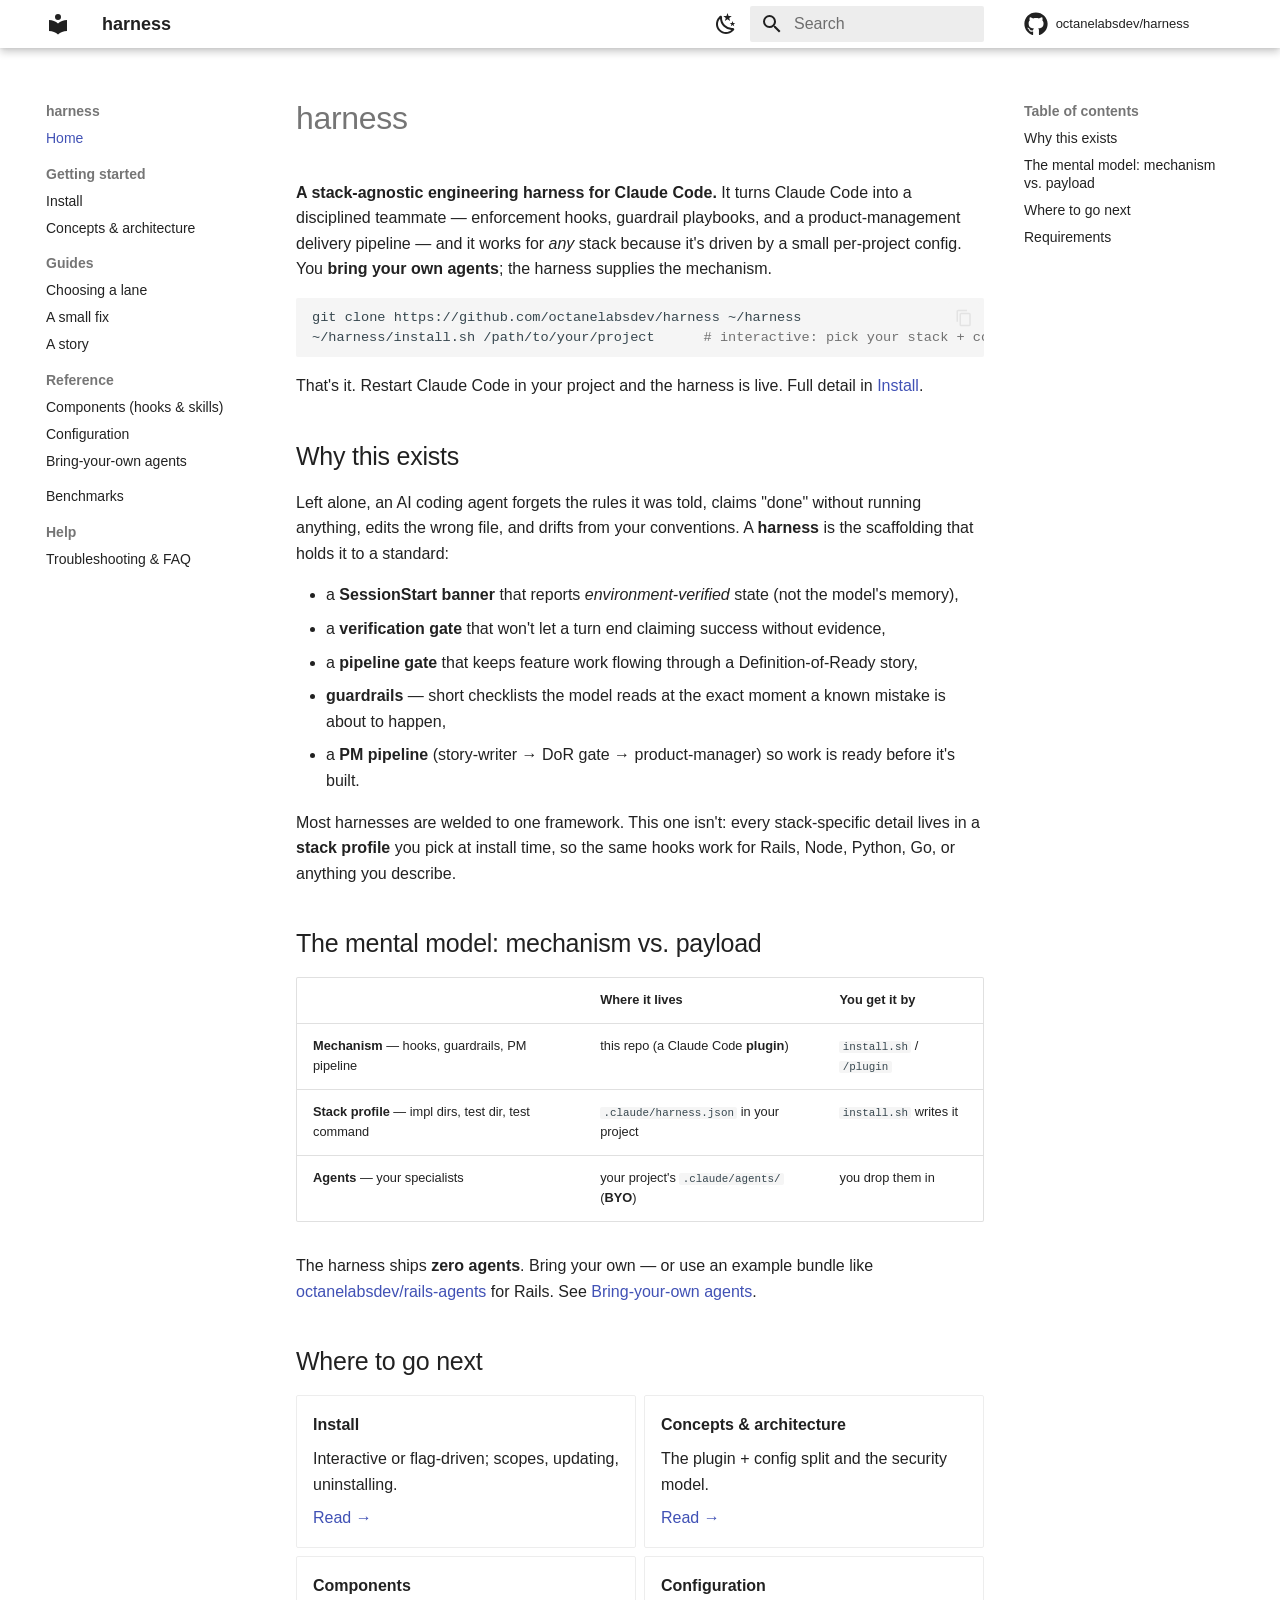
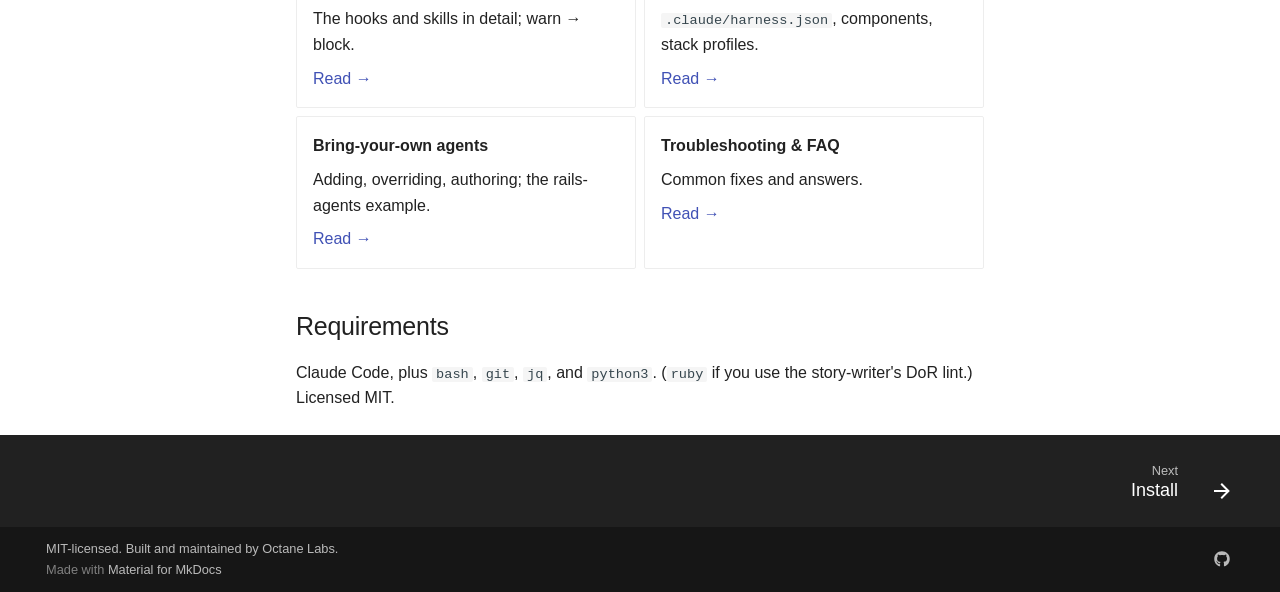
==== commit a83c09a6: "Deploy docs 90654e6: context warning at fixed token steps" ====
--- a/index.html
+++ b/index.html
@@ -21,7 +21,7 @@
       
       
       <link rel="icon" href="assets/images/favicon.png">
-      <meta name="generator" content="mkdocs-1.6.1, mkdocs-material-9.8.0">
+      <meta name="generator" content="mkdocs-1.6.1, mkdocs-material-9.7.7">
     
     
       
@@ -29,10 +29,10 @@
       
     
     
-      <link rel="stylesheet" href="assets/stylesheets/main.57a0d79d.min.css">
-      
-        
-        <link rel="stylesheet" href="assets/stylesheets/palette.fb2fffe2.min.css">
+      <link rel="stylesheet" href="assets/stylesheets/main.ec1eaa64.min.css">
+      
+        
+        <link rel="stylesheet" href="assets/stylesheets/palette.ab4e12ef.min.css">
       
       
 
@@ -1171,10 +1171,10 @@
     
       
       
-      <script id="__config" type="application/json">{"annotate": null, "base": ".", "features": ["navigation.instant", "navigation.tracking", "navigation.top", "navigation.sections", "navigation.footer", "toc.follow", "search.suggest", "search.highlight", "content.code.copy", "content.code.annotate"], "search": "assets/javascripts/workers/search.a7633da7.min.js", "tags": null, "translations": {"clipboard.copied": "Copied to clipboard", "clipboard.copy": "Copy to clipboard", "search.result.more.one": "1 more on this page", "search.result.more.other": "# more on this page", "search.result.none": "No matching documents", "search.result.one": "1 matching document", "search.result.other": "# matching documents", "search.result.placeholder": "Type to start searching", "search.result.term.missing": "Missing", "select.version": "Select version"}, "version": null}</script>
-    
-    
-      <script src="assets/javascripts/bundle.c21346df.min.js"></script>
+      <script id="__config" type="application/json">{"annotate": null, "base": ".", "features": ["navigation.instant", "navigation.tracking", "navigation.top", "navigation.sections", "navigation.footer", "toc.follow", "search.suggest", "search.highlight", "content.code.copy", "content.code.annotate"], "search": "assets/javascripts/workers/search.2c215733.min.js", "tags": null, "translations": {"clipboard.copied": "Copied to clipboard", "clipboard.copy": "Copy to clipboard", "search.result.more.one": "1 more on this page", "search.result.more.other": "# more on this page", "search.result.none": "No matching documents", "search.result.one": "1 matching document", "search.result.other": "# matching documents", "search.result.placeholder": "Type to start searching", "search.result.term.missing": "Missing", "select.version": "Select version"}, "version": null}</script>
+    
+    
+      <script src="assets/javascripts/bundle.d7400e89.min.js"></script>
       
     
   </body>
--- a/assets/stylesheets/main.ec1eaa64.min.css
+++ b/assets/stylesheets/main.ec1eaa64.min.css
@@ -0,0 +1 @@
+@charset "UTF-8";html{-webkit-text-size-adjust:none;-moz-text-size-adjust:none;text-size-adjust:none;box-sizing:border-box}*,:after,:before{box-sizing:inherit}@media (prefers-reduced-motion){*,:after,:before{transition:none!important}}body{margin:0}a,button,input,label{-webkit-tap-highlight-color:transparent}a{color:inherit;text-decoration:none}hr{border:0;box-sizing:initial;display:block;height:.05rem;overflow:visible;padding:0}small{font-size:80%}sub,sup{line-height:1em}img{border-style:none}table{border-collapse:initial;border-spacing:0}td,th{font-weight:400;vertical-align:top}button{background:#0000;border:0;font-family:inherit;font-size:inherit;margin:0;padding:0}input{border:0;outline:none}:root{--md-primary-fg-color:#4051b5;--md-primary-fg-color--light:#5d6cc0;--md-primary-fg-color--dark:#303fa1;--md-primary-bg-color:#fff;--md-primary-bg-color--light:#ffffffb3;--md-accent-fg-color:#526cfe;--md-accent-fg-color--transparent:#526cfe1a;--md-accent-bg-color:#fff;--md-accent-bg-color--light:#ffffffb3}[data-md-color-scheme=default]{color-scheme:light}[data-md-color-scheme=default] img[src$="#gh-dark-mode-only"],[data-md-color-scheme=default] img[src$="#only-dark"]{display:none}:root,[data-md-color-scheme=default]{--md-hue:225deg;--md-default-fg-color:#000000de;--md-default-fg-color--light:#0000008a;--md-default-fg-color--lighter:#00000052;--md-default-fg-color--lightest:#00000012;--md-default-bg-color:#fff;--md-default-bg-color--light:#ffffffb3;--md-default-bg-color--lighter:#ffffff4d;--md-default-bg-color--lightest:#ffffff1f;--md-code-fg-color:#36464e;--md-code-bg-color:#f5f5f5;--md-code-bg-color--light:#f5f5f5b3;--md-code-bg-color--lighter:#f5f5f54d;--md-code-hl-color:#4287ff;--md-code-hl-color--light:#4287ff1a;--md-code-hl-number-color:#d52a2a;--md-code-hl-special-color:#db1457;--md-code-hl-function-color:#a846b9;--md-code-hl-constant-color:#6e59d9;--md-code-hl-keyword-color:#3f6ec6;--md-code-hl-string-color:#1c7d4d;--md-code-hl-name-color:var(--md-code-fg-color);--md-code-hl-operator-color:var(--md-default-fg-color--light);--md-code-hl-punctuation-color:var(--md-default-fg-color--light);--md-code-hl-comment-color:var(--md-default-fg-color--light);--md-code-hl-generic-color:var(--md-default-fg-color--light);--md-code-hl-variable-color:var(--md-default-fg-color--light);--md-typeset-color:var(--md-default-fg-color);--md-typeset-a-color:var(--md-primary-fg-color);--md-typeset-del-color:#f5503d26;--md-typeset-ins-color:#0bd57026;--md-typeset-kbd-color:#fafafa;--md-typeset-kbd-accent-color:#fff;--md-typeset-kbd-border-color:#b8b8b8;--md-typeset-mark-color:#ffff0080;--md-typeset-table-color:#0000001f;--md-typeset-table-color--light:rgba(0,0,0,.035);--md-admonition-fg-color:var(--md-default-fg-color);--md-admonition-bg-color:var(--md-default-bg-color);--md-warning-fg-color:#000000de;--md-warning-bg-color:#ff9;--md-footer-fg-color:#fff;--md-footer-fg-color--light:#ffffffb3;--md-footer-fg-color--lighter:#ffffff73;--md-footer-bg-color:#000000de;--md-footer-bg-color--dark:#00000052;--md-shadow-z1:0 0.2rem 0.5rem #0000000d,0 0 0.05rem #0000001a;--md-shadow-z2:0 0.2rem 0.5rem #0000001a,0 0 0.05rem #00000040;--md-shadow-z3:0 0.2rem 0.5rem #0003,0 0 0.05rem #00000059}.md-icon svg{fill:currentcolor;display:block;height:1.2rem;width:1.2rem}body{-webkit-font-smoothing:antialiased;-moz-osx-font-smoothing:grayscale;--md-text-font-family:var(--md-text-font,_),-apple-system,BlinkMacSystemFont,Helvetica,Arial,sans-serif;--md-code-font-family:var(--md-code-font,_),SFMono-Regular,Consolas,Menlo,monospace}aside,body,input{font-feature-settings:"kern","liga";color:var(--md-typeset-color);font-family:var(--md-text-font-family)}code,kbd,pre{font-feature-settings:"kern";font-family:var(--md-code-font-family)}:root{--md-typeset-table-sort-icon:url('data:image/svg+xml;charset=utf-8,<svg xmlns="http://www.w3.org/2000/svg" viewBox="0 0 24 24"><path d="m18 21-4-4h3V7h-3l4-4 4 4h-3v10h3M2 19v-2h10v2M2 13v-2h7v2M2 7V5h4v2z"/></svg>');--md-typeset-table-sort-icon--asc:url('data:image/svg+xml;charset=utf-8,<svg xmlns="http://www.w3.org/2000/svg" viewBox="0 0 24 24"><path d="M19 17h3l-4 4-4-4h3V3h2M2 17h10v2H2M6 5v2H2V5m0 6h7v2H2z"/></svg>');--md-typeset-table-sort-icon--desc:url('data:image/svg+xml;charset=utf-8,<svg xmlns="http://www.w3.org/2000/svg" viewBox="0 0 24 24"><path d="M19 7h3l-4-4-4 4h3v14h2M2 17h10v2H2M6 5v2H2V5m0 6h7v2H2z"/></svg>')}.md-typeset{-webkit-print-color-adjust:exact;color-adjust:exact;font-size:.8rem;line-height:1.6;overflow-wrap:break-word}@media print{.md-typeset{font-size:.68rem}}.md-typeset blockquote,.md-typeset dl,.md-typeset figure,.md-typeset ol,.md-typeset pre,.md-typeset ul{margin-bottom:1em;margin-top:1em}.md-typeset h1{color:var(--md-default-fg-color--light);font-size:2em;line-height:1.3;margin:0 0 1.25em}.md-typeset h1,.md-typeset h2{font-weight:300;letter-spacing:-.01em}.md-typeset h2{font-size:1.5625em;line-height:1.4;margin:1.6em 0 .64em}.md-typeset h3{font-size:1.25em;font-weight:400;letter-spacing:-.01em;line-height:1.5;margin:1.6em 0 .8em}.md-typeset h2+h3{margin-top:.8em}.md-typeset h4{font-weight:700;letter-spacing:-.01em;margin:1em 0}.md-typeset h5,.md-typeset h6{color:var(--md-default-fg-color--light);font-size:.8em;font-weight:700;letter-spacing:-.01em;margin:1.25em 0}.md-typeset h5{text-transform:uppercase}.md-typeset h5 code{text-transform:none}.md-typeset hr{border-bottom:.05rem solid var(--md-default-fg-color--lightest);display:flow-root;margin:1.5em 0}.md-typeset a{color:var(--md-typeset-a-color);word-break:break-word}.md-typeset a,.md-typeset a:before{transition:color 125ms}.md-typeset a:focus,.md-typeset a:hover{color:var(--md-accent-fg-color)}.md-typeset a:focus code,.md-typeset a:hover code{background-color:var(--md-accent-fg-color--transparent);color:var(--md-accent-fg-color)}.md-typeset a code{color:var(--md-typeset-a-color)}.md-typeset a.focus-visible{outline-color:var(--md-accent-fg-color);outline-offset:.2rem}.md-typeset code,.md-typeset kbd,.md-typeset pre{color:var(--md-code-fg-color);direction:ltr;font-variant-ligatures:none;transition:background-color 125ms}@media print{.md-typeset code,.md-typeset kbd,.md-typeset pre{white-space:pre-wrap}}.md-typeset code{background-color:var(--md-code-bg-color);border-radius:.1rem;-webkit-box-decoration-break:clone;box-decoration-break:clone;font-size:.85em;padding:0 .2941176471em;transition:color 125ms,background-color 125ms;word-break:break-word}.md-typeset code:not(.focus-visible){-webkit-tap-highlight-color:transparent;outline:none}.md-typeset pre{display:flow-root;line-height:1.4;position:relative}.md-typeset pre>code{-webkit-box-decoration-break:slice;box-decoration-break:slice;box-shadow:none;display:block;margin:0;outline-color:var(--md-accent-fg-color);overflow:auto;padding:.7720588235em 1.1764705882em;scrollbar-color:var(--md-default-fg-color--lighter) #0000;scrollbar-width:thin;touch-action:auto;word-break:normal}.md-typeset pre>code:hover{scrollbar-color:var(--md-accent-fg-color) #0000}.md-typeset pre>code::-webkit-scrollbar{height:.2rem;width:.2rem}.md-typeset pre>code::-webkit-scrollbar-thumb{background-color:var(--md-default-fg-color--lighter)}.md-typeset pre>code::-webkit-scrollbar-thumb:hover{background-color:var(--md-accent-fg-color)}.md-typeset kbd{background-color:var(--md-typeset-kbd-color);border-radius:.1rem;box-shadow:0 .1rem 0 .05rem var(--md-typeset-kbd-border-color),0 .1rem 0 var(--md-typeset-kbd-border-color),0 -.1rem .2rem var(--md-typeset-kbd-accent-color) inset;color:var(--md-default-fg-color);display:inline-block;font-size:.75em;padding:0 .6666666667em;vertical-align:text-top;word-break:break-word}.md-typeset mark{background-color:var(--md-typeset-mark-color);-webkit-box-decoration-break:clone;box-decoration-break:clone;color:inherit;word-break:break-word}.md-typeset abbr{cursor:help;text-decoration:none}.md-typeset [data-preview],.md-typeset abbr{border-bottom:.05rem dotted var(--md-default-fg-color--light)}.md-typeset small{opacity:.75}[dir=ltr] .md-typeset sub,[dir=ltr] .md-typeset sup{margin-left:.078125em}[dir=rtl] .md-typeset sub,[dir=rtl] .md-typeset sup{margin-right:.078125em}[dir=ltr] .md-typeset blockquote{padding-left:.6rem}[dir=rtl] .md-typeset blockquote{padding-right:.6rem}[dir=ltr] .md-typeset blockquote{border-left:.2rem solid var(--md-default-fg-color--lighter)}[dir=rtl] .md-typeset blockquote{border-right:.2rem solid var(--md-default-fg-color--lighter)}.md-typeset blockquote{color:var(--md-default-fg-color--light);margin-left:0;margin-right:0}.md-typeset ul{list-style-type:disc}.md-typeset ul[type]{list-style-type:revert-layer}[dir=ltr] .md-typeset ol,[dir=ltr] .md-typeset ul{margin-left:.625em}[dir=rtl] .md-typeset ol,[dir=rtl] .md-typeset ul{margin-right:.625em}.md-typeset ol,.md-typeset ul{padding:0}.md-typeset ol:not([hidden]),.md-typeset ul:not([hidden]){display:flow-root}.md-typeset ol ol,.md-typeset ul ol{list-style-type:lower-alpha}.md-typeset ol ol ol,.md-typeset ul ol ol{list-style-type:lower-roman}.md-typeset ol ol ol ol,.md-typeset ul ol ol ol{list-style-type:upper-alpha}.md-typeset ol ol ol ol ol,.md-typeset ul ol ol ol ol{list-style-type:upper-roman}.md-typeset ol[type],.md-typeset ul[type]{list-style-type:revert-layer}[dir=ltr] .md-typeset ol li,[dir=ltr] .md-typeset ul li{margin-left:1.25em}[dir=rtl] .md-typeset ol li,[dir=rtl] .md-typeset ul li{margin-right:1.25em}.md-typeset ol li,.md-typeset ul li{margin-bottom:.5em}.md-typeset ol li blockquote,.md-typeset ol li p,.md-typeset ul li blockquote,.md-typeset ul li p{margin:.5em 0}.md-typeset ol li:last-child,.md-typeset ul li:last-child{margin-bottom:0}[dir=ltr] .md-typeset ol li ol,[dir=ltr] .md-typeset ol li ul,[dir=ltr] .md-typeset ul li ol,[dir=ltr] .md-typeset ul li ul{margin-left:.625em}[dir=rtl] .md-typeset ol li ol,[dir=rtl] .md-typeset ol li ul,[dir=rtl] .md-typeset ul li ol,[dir=rtl] .md-typeset ul li ul{margin-right:.625em}.md-typeset ol li ol,.md-typeset ol li ul,.md-typeset ul li ol,.md-typeset ul li ul{margin-bottom:.5em;margin-top:.5em}[dir=ltr] .md-typeset dd{margin-left:1.875em}[dir=rtl] .md-typeset dd{margin-right:1.875em}.md-typeset dd{margin-bottom:1.5em;margin-top:1em}.md-typeset img,.md-typeset svg,.md-typeset video{height:auto;max-width:100%}.md-typeset img[align=left]{margin:1em 1em 1em 0}.md-typeset img[align=right]{margin:1em 0 1em 1em}.md-typeset img[align]:only-child{margin-top:0}.md-typeset figure{display:flow-root;margin:1em auto;max-width:100%;text-align:center;width:fit-content}.md-typeset figure img{display:block;margin:0 auto}.md-typeset figcaption{font-style:italic;margin:1em auto;max-width:24rem}.md-typeset iframe{max-width:100%}.md-typeset table:not([class]){background-color:var(--md-default-bg-color);border:.05rem solid var(--md-typeset-table-color);border-radius:.1rem;display:inline-block;font-size:.64rem;max-width:100%;overflow:auto;touch-action:auto}@media print{.md-typeset table:not([class]){display:table}}.md-typeset table:not([class])+*{margin-top:1.5em}.md-typeset table:not([class]) td>:first-child,.md-typeset table:not([class]) th>:first-child{margin-top:0}.md-typeset table:not([class]) td>:last-child,.md-typeset table:not([class]) th>:last-child{margin-bottom:0}.md-typeset table:not([class]) td:not([align]),.md-typeset table:not([class]) th:not([align]){text-align:left}[dir=rtl] .md-typeset table:not([class]) td:not([align]),[dir=rtl] .md-typeset table:not([class]) th:not([align]){text-align:right}.md-typeset table:not([class]) th{font-weight:700;min-width:5rem;padding:.9375em 1.25em;vertical-align:top}.md-typeset table:not([class]) td{border-top:.05rem solid var(--md-typeset-table-color);padding:.9375em 1.25em;vertical-align:top}.md-typeset table:not([class]) tbody tr{transition:background-color 125ms}.md-typeset table:not([class]) tbody tr:hover{background-color:var(--md-typeset-table-color--light);box-shadow:0 .05rem 0 var(--md-default-bg-color) inset}.md-typeset table:not([class]) a{word-break:normal}.md-typeset table th[role=columnheader]{cursor:pointer}[dir=ltr] .md-typeset table th[role=columnheader]:after{margin-left:.5em}[dir=rtl] .md-typeset table th[role=columnheader]:after{margin-right:.5em}.md-typeset table th[role=columnheader]:after{content:"";display:inline-block;height:1.2em;-webkit-mask-image:var(--md-typeset-table-sort-icon);mask-image:var(--md-typeset-table-sort-icon);-webkit-mask-repeat:no-repeat;mask-repeat:no-repeat;-webkit-mask-size:contain;mask-size:contain;transition:background-color 125ms;vertical-align:text-bottom;width:1.2em}.md-typeset table th[role=columnheader]:hover:after{background-color:var(--md-default-fg-color--lighter)}.md-typeset table th[role=columnheader][aria-sort=ascending]:after{background-color:var(--md-default-fg-color--light);-webkit-mask-image:var(--md-typeset-table-sort-icon--asc);mask-image:var(--md-typeset-table-sort-icon--asc)}.md-typeset table th[role=columnheader][aria-sort=descending]:after{background-color:var(--md-default-fg-color--light);-webkit-mask-image:var(--md-typeset-table-sort-icon--desc);mask-image:var(--md-typeset-table-sort-icon--desc)}.md-typeset__scrollwrap{margin:1em -.8rem;overflow-x:auto;touch-action:auto}.md-typeset__table{display:inline-block;margin-bottom:.5em;padding:0 .8rem}@media print{.md-typeset__table{display:block}}html .md-typeset__table table{display:table;margin:0;overflow:hidden;width:100%}@media screen and (max-width:44.984375em){.md-content__inner>pre{margin:1em -.8rem}.md-content__inner>pre code{border-radius:0}}.md-typeset .md-author{border-radius:100%;display:block;flex-shrink:0;height:1.6rem;overflow:hidden;position:relative;transition:color 125ms,transform 125ms;width:1.6rem}.md-typeset .md-author img{display:block}.md-typeset .md-author--more{background:var(--md-default-fg-color--lightest);color:var(--md-default-fg-color--lighter);font-size:.6rem;font-weight:700;line-height:1.6rem;text-align:center}.md-typeset .md-author--long{height:2.4rem;width:2.4rem}.md-typeset a.md-author{transform:scale(1)}.md-typeset a.md-author img{border-radius:100%;filter:grayscale(100%) opacity(75%);transition:filter 125ms}.md-typeset a.md-author:focus,.md-typeset a.md-author:hover{transform:scale(1.1);z-index:1}.md-typeset a.md-author:focus img,.md-typeset a.md-author:hover img{filter:grayscale(0)}.md-banner{background-color:var(--md-footer-bg-color);color:var(--md-footer-fg-color);overflow:auto}@media print{.md-banner{display:none}}.md-banner--warning{background-color:var(--md-warning-bg-color);color:var(--md-warning-fg-color)}.md-banner__inner{font-size:.7rem;margin:.6rem auto;padding:0 .8rem}[dir=ltr] .md-banner__button{float:right}[dir=rtl] .md-banner__button{float:left}.md-banner__button{color:inherit;cursor:pointer;transition:opacity .25s}.no-js .md-banner__button{display:none}.md-banner__button:hover{opacity:.7}html{font-size:125%;height:100%;overflow-x:hidden}@media screen and (min-width:100em){html{font-size:137.5%}}@media screen and (min-width:125em){html{font-size:150%}}body{background-color:var(--md-default-bg-color);display:flex;flex-direction:column;font-size:.5rem;min-height:100%;position:relative;width:100%}@media print{body{display:block}}@media screen and (max-width:59.984375em){body[data-md-scrolllock]{position:fixed}}.md-grid{margin-left:auto;margin-right:auto;max-width:61rem}.md-container{display:flex;flex-direction:column;flex-grow:1}@media print{.md-container{display:block}}.md-main{flex-grow:1}.md-main__inner{display:flex;height:100%;margin-top:1.5rem}.md-ellipsis{overflow:hidden;text-overflow:ellipsis}.md-toggle{display:none}.md-option{height:0;opacity:0;position:absolute;width:0}.md-option:checked+label:not([hidden]){display:block}.md-option.focus-visible+label{outline-color:var(--md-accent-fg-color);outline-style:auto}.md-skip{background-color:var(--md-default-fg-color);border-radius:.1rem;color:var(--md-default-bg-color);font-size:.64rem;margin:.5rem;opacity:0;outline-color:var(--md-accent-fg-color);padding:.3rem .5rem;position:fixed;transform:translateY(.4rem);z-index:-1}.md-skip:focus{opacity:1;transform:translateY(0);transition:transform .25s cubic-bezier(.4,0,.2,1),opacity 175ms 75ms;z-index:10}@page{margin:25mm}:root{--md-clipboard-icon:url('data:image/svg+xml;charset=utf-8,<svg xmlns="http://www.w3.org/2000/svg" viewBox="0 0 24 24"><path d="M19 21H8V7h11m0-2H8a2 2 0 0 0-2 2v14a2 2 0 0 0 2 2h11a2 2 0 0 0 2-2V7a2 2 0 0 0-2-2m-3-4H4a2 2 0 0 0-2 2v14h2V3h12z"/></svg>')}.md-clipboard{border-radius:.1rem;color:var(--md-default-fg-color--lightest);cursor:pointer;height:1.5em;outline-color:var(--md-accent-fg-color);outline-offset:.1rem;transition:color .25s;width:1.5em;z-index:1}@media print{.md-clipboard{display:none}}.md-clipboard:not(.focus-visible){-webkit-tap-highlight-color:transparent;outline:none}:hover>.md-clipboard{color:var(--md-default-fg-color--light)}.md-clipboard:focus,.md-clipboard:hover{color:var(--md-accent-fg-color)}.md-clipboard:after{background-color:currentcolor;content:"";display:block;height:1.125em;margin:0 auto;-webkit-mask-image:var(--md-clipboard-icon);mask-image:var(--md-clipboard-icon);-webkit-mask-position:center;mask-position:center;-webkit-mask-repeat:no-repeat;mask-repeat:no-repeat;-webkit-mask-size:contain;mask-size:contain;width:1.125em}.md-clipboard--inline{cursor:pointer}.md-clipboard--inline code{transition:color .25s,background-color .25s}.md-clipboard--inline:focus code,.md-clipboard--inline:hover code{background-color:var(--md-accent-fg-color--transparent);color:var(--md-accent-fg-color)}:root{--md-code-select-icon:url('data:image/svg+xml;charset=utf-8,<svg xmlns="http://www.w3.org/2000/svg" viewBox="0 0 24 24"><path d="M19 19h-4v2h4c1.1 0 2-.9 2-2v-4h-2m0-12h-4v2h4v4h2V5c0-1.1-.9-2-2-2M5 5h4V3H5c-1.1 0-2 .9-2 2v4h2m0 6H3v4c0 1.1.9 2 2 2h4v-2H5zm2-4h2v2H7zm4 0h2v2h-2zm4 0h2v2h-2zM7 7h2v2H7zm4 0h2v2h-2zm4 0h2v2h-2zm-8 8h2v2H7zm4 0h2v2h-2zm4 0h2v2h-2z"/></svg>');--md-code-copy-icon:url('data:image/svg+xml;charset=utf-8,<svg xmlns="http://www.w3.org/2000/svg" viewBox="0 0 24 24"><path d="M19 21H8V7h11m0-2H8a2 2 0 0 0-2 2v14a2 2 0 0 0 2 2h11a2 2 0 0 0 2-2V7a2 2 0 0 0-2-2m-3-4H4a2 2 0 0 0-2 2v14h2V3h12z"/></svg>')}.md-typeset .md-code__content{display:grid}.md-code__nav{background-color:var(--md-code-bg-color--lighter);border-radius:.1rem;display:flex;gap:.2rem;padding:.2rem;position:absolute;right:.25em;top:.25em;transition:background-color .25s;z-index:1}:hover>.md-code__nav{background-color:var(--md-code-bg-color--light)}.md-code__button{color:var(--md-default-fg-color--lightest);cursor:pointer;display:block;height:1.5em;outline-color:var(--md-accent-fg-color);outline-offset:.1rem;transition:color .25s;width:1.5em}:hover>*>.md-code__button{color:var(--md-default-fg-color--light)}.md-code__button.focus-visible,.md-code__button:hover{color:var(--md-accent-fg-color)}.md-code__button--active{color:var(--md-default-fg-color)!important}.md-code__button:after{background-color:currentcolor;content:"";display:block;height:1.125em;margin:0 auto;-webkit-mask-position:center;mask-position:center;-webkit-mask-repeat:no-repeat;mask-repeat:no-repeat;-webkit-mask-size:contain;mask-size:contain;width:1.125em}.md-code__button[data-md-type=select]:after{-webkit-mask-image:var(--md-code-select-icon);mask-image:var(--md-code-select-icon)}.md-code__button[data-md-type=copy]:after{-webkit-mask-image:var(--md-code-copy-icon);mask-image:var(--md-code-copy-icon)}@keyframes consent{0%{opacity:0;transform:translateY(100%)}to{opacity:1;transform:translateY(0)}}@keyframes overlay{0%{opacity:0}to{opacity:1}}.md-consent__overlay{animation:overlay .25s both;-webkit-backdrop-filter:blur(.1rem);backdrop-filter:blur(.1rem);background-color:#0000008a;height:100%;opacity:1;position:fixed;top:0;width:100%;z-index:5}.md-consent__inner{animation:consent .5s cubic-bezier(.1,.7,.1,1) both;background-color:var(--md-default-bg-color);border:0;border-radius:.1rem;bottom:0;box-shadow:0 0 .2rem #0000001a,0 .2rem .4rem #0003;max-height:100%;overflow:auto;padding:0;position:fixed;width:100%;z-index:5}.md-consent__form{padding:.8rem}.md-consent__settings{display:none;margin:1em 0}input:checked+.md-consent__settings{display:block}.md-consent__controls{margin-bottom:.8rem}.md-typeset .md-consent__controls .md-button{display:inline}@media screen and (max-width:44.984375em){.md-typeset .md-consent__controls .md-button{display:block;margin-top:.4rem;text-align:center;width:100%}}.md-consent label{cursor:pointer}.md-content{flex-grow:1;min-width:0}.md-content__inner{margin:0 .8rem 1.2rem;padding-top:.6rem}@media screen and (min-width:76.25em){[dir=ltr] .md-sidebar--primary:not([hidden])~.md-content>.md-content__inner{margin-left:1.2rem}[dir=ltr] .md-sidebar--secondary:not([hidden])~.md-content>.md-content__inner,[dir=rtl] .md-sidebar--primary:not([hidden])~.md-content>.md-content__inner{margin-right:1.2rem}[dir=rtl] .md-sidebar--secondary:not([hidden])~.md-content>.md-content__inner{margin-left:1.2rem}}.md-content__inner:before{content:"";display:block;height:.4rem}.md-content__inner>:last-child{margin-bottom:0}[dir=ltr] .md-content__button{float:right}[dir=rtl] .md-content__button{float:left}[dir=ltr] .md-content__button{margin-left:.4rem}[dir=rtl] .md-content__button{margin-right:.4rem}.md-content__button{margin:.4rem 0;padding:0}@media print{.md-content__button{display:none}}.md-typeset .md-content__button{color:var(--md-default-fg-color--lighter)}.md-content__button svg{display:inline;vertical-align:top}[dir=rtl] .md-content__button svg{transform:scaleX(-1)}[dir=ltr] .md-dialog{right:.8rem}[dir=rtl] .md-dialog{left:.8rem}.md-dialog{background-color:var(--md-default-fg-color);border-radius:.1rem;bottom:.8rem;box-shadow:var(--md-shadow-z3);min-width:11.1rem;opacity:0;padding:.4rem .6rem;pointer-events:none;position:fixed;transform:translateY(100%);transition:transform 0ms .4s,opacity .4s;z-index:4}@media print{.md-dialog{display:none}}.md-dialog--active{opacity:1;pointer-events:auto;transform:translateY(0);transition:transform .4s cubic-bezier(.075,.85,.175,1),opacity .4s}.md-dialog__inner{color:var(--md-default-bg-color);font-size:.7rem}.md-feedback{margin:2em 0 1em;text-align:center}.md-feedback fieldset{border:none;margin:0;padding:0}.md-feedback__title{font-weight:700;margin:1em auto}.md-feedback__inner{position:relative}.md-feedback__list{display:flex;flex-wrap:wrap;place-content:baseline center;position:relative}.md-feedback__list:hover .md-icon:not(:disabled){color:var(--md-default-fg-color--lighter)}:disabled .md-feedback__list{min-height:1.8rem}.md-feedback__icon{color:var(--md-default-fg-color--light);cursor:pointer;flex-shrink:0;margin:0 .1rem;transition:color 125ms}.md-feedback__icon:not(:disabled).md-icon:hover{color:var(--md-accent-fg-color)}.md-feedback__icon:disabled{color:var(--md-default-fg-color--lightest);pointer-events:none}.md-feedback__note{opacity:0;position:relative;transform:translateY(.4rem);transition:transform .4s cubic-bezier(.1,.7,.1,1),opacity .15s}.md-feedback__note>*{margin:0 auto;max-width:16rem}:disabled .md-feedback__note{opacity:1;transform:translateY(0)}@media print{.md-feedback{display:none}}.md-footer{background-color:var(--md-footer-bg-color);color:var(--md-footer-fg-color)}@media print{.md-footer{display:none}}.md-footer__inner{justify-content:space-between;overflow:auto;padding:.2rem}.md-footer__inner:not([hidden]){display:flex}.md-footer__link{align-items:end;display:flex;flex-grow:0.01;margin-bottom:.4rem;margin-top:1rem;max-width:100%;outline-color:var(--md-accent-fg-color);overflow:hidden;transition:opacity .25s}.md-footer__link:focus,.md-footer__link:hover{opacity:.7}[dir=rtl] .md-footer__link svg{transform:scaleX(-1)}@media screen and (max-width:44.984375em){.md-footer__link--prev{flex-shrink:0}.md-footer__link--prev .md-footer__title{display:none}}[dir=ltr] .md-footer__link--next{margin-left:auto}[dir=rtl] .md-footer__link--next{margin-right:auto}.md-footer__link--next{text-align:right}[dir=rtl] .md-footer__link--next{text-align:left}.md-footer__title{flex-grow:1;font-size:.9rem;margin-bottom:.7rem;max-width:calc(100% - 2.4rem);padding:0 1rem;white-space:nowrap}.md-footer__button{margin:.2rem;padding:.4rem}.md-footer__direction{font-size:.64rem;opacity:.7}.md-footer-meta{background-color:var(--md-footer-bg-color--dark)}.md-footer-meta__inner{display:flex;flex-wrap:wrap;justify-content:space-between;padding:.2rem}html .md-footer-meta.md-typeset a{color:var(--md-footer-fg-color--light)}html .md-footer-meta.md-typeset a:focus,html .md-footer-meta.md-typeset a:hover{color:var(--md-footer-fg-color)}.md-copyright{color:var(--md-footer-fg-color--lighter);font-size:.64rem;margin:auto .6rem;padding:.4rem 0;width:100%}@media screen and (min-width:45em){.md-copyright{width:auto}}.md-copyright__highlight{color:var(--md-footer-fg-color--light)}.md-social{display:inline-flex;gap:.2rem;margin:0 .4rem;padding:.2rem 0 .6rem}@media screen and (min-width:45em){.md-social{padding:.6rem 0}}.md-social__link{display:inline-block;height:1.6rem;text-align:center;width:1.6rem}.md-social__link:before{line-height:1.9}.md-social__link svg{fill:currentcolor;max-height:.8rem;vertical-align:-25%}.md-typeset .md-button{border:.1rem solid;border-radius:.1rem;color:var(--md-primary-fg-color);cursor:pointer;display:inline-block;font-weight:700;padding:.625em 2em;transition:color 125ms,background-color 125ms,border-color 125ms}.md-typeset .md-button--primary{background-color:var(--md-primary-fg-color);border-color:var(--md-primary-fg-color);color:var(--md-primary-bg-color)}.md-typeset .md-button:focus,.md-typeset .md-button:hover{background-color:var(--md-accent-fg-color);border-color:var(--md-accent-fg-color);color:var(--md-accent-bg-color)}[dir=ltr] .md-typeset .md-input{border-top-left-radius:.1rem}[dir=ltr] .md-typeset .md-input,[dir=rtl] .md-typeset .md-input{border-top-right-radius:.1rem}[dir=rtl] .md-typeset .md-input{border-top-left-radius:.1rem}.md-typeset .md-input{border-bottom:.1rem solid var(--md-default-fg-color--lighter);box-shadow:var(--md-shadow-z1);font-size:.8rem;height:1.8rem;padding:0 .6rem;transition:border .25s,box-shadow .25s}.md-typeset .md-input:focus,.md-typeset .md-input:hover{border-bottom-color:var(--md-accent-fg-color);box-shadow:var(--md-shadow-z2)}.md-typeset .md-input--stretch{width:100%}.md-header{background-color:var(--md-primary-fg-color);box-shadow:0 0 .2rem #0000,0 .2rem .4rem #0000;color:var(--md-primary-bg-color);display:block;left:0;position:sticky;right:0;top:0;z-index:4}@media print{.md-header{display:none}}.md-header[hidden]{transform:translateY(-100%);transition:transform .25s cubic-bezier(.8,0,.6,1),box-shadow .25s}.md-header--shadow{box-shadow:0 0 .2rem #0000001a,0 .2rem .4rem #0003;transition:transform .25s cubic-bezier(.1,.7,.1,1),box-shadow .25s}.md-header__inner{align-items:center;display:flex;padding:0 .2rem}.md-header__button{color:currentcolor;cursor:pointer;margin:.2rem;outline-color:var(--md-accent-fg-color);padding:.4rem;position:relative;transition:opacity .25s;vertical-align:middle;z-index:1}.md-header__button:hover{opacity:.7}.md-header__button:not([hidden]){display:inline-block}.md-header__button:not(.focus-visible){-webkit-tap-highlight-color:transparent;outline:none}.md-header__button.md-logo{margin:.2rem;padding:.4rem}@media screen and (max-width:76.234375em){.md-header__button.md-logo{display:none}}.md-header__button.md-logo img,.md-header__button.md-logo svg{fill:currentcolor;display:block;height:1.2rem;width:auto}@media screen and (min-width:60em){.md-header__button[for=__search]{display:none}}.no-js .md-header__button[for=__search]{display:none}[dir=rtl] .md-header__button[for=__search] svg{transform:scaleX(-1)}@media screen and (min-width:76.25em){.md-header__button[for=__drawer]{display:none}}.md-header__topic{display:flex;max-width:100%;position:absolute;transition:transform .4s cubic-bezier(.1,.7,.1,1),opacity .15s;white-space:nowrap}.md-header__topic+.md-header__topic{opacity:0;pointer-events:none;transform:translateX(1.25rem);transition:transform .4s cubic-bezier(1,.7,.1,.1),opacity .15s;z-index:-1}[dir=rtl] .md-header__topic+.md-header__topic{transform:translateX(-1.25rem)}.md-header__topic:first-child{font-weight:700}[dir=ltr] .md-header__title{margin-left:1rem;margin-right:.4rem}[dir=rtl] .md-header__title{margin-left:.4rem;margin-right:1rem}.md-header__title{flex-grow:1;font-size:.9rem;height:2.4rem;line-height:2.4rem}.md-header__title--active .md-header__topic{opacity:0;pointer-events:none;transform:translateX(-1.25rem);transition:transform .4s cubic-bezier(1,.7,.1,.1),opacity .15s;z-index:-1}[dir=rtl] .md-header__title--active .md-header__topic{transform:translateX(1.25rem)}.md-header__title--active .md-header__topic+.md-header__topic{opacity:1;pointer-events:auto;transform:translateX(0);transition:transform .4s cubic-bezier(.1,.7,.1,1),opacity .15s;z-index:0}.md-header__title>.md-header__ellipsis{height:100%;position:relative;width:100%}.md-header__option{display:flex;flex-shrink:0;max-width:100%;transition:max-width 0ms .25s,opacity .25s .25s;white-space:nowrap}[data-md-toggle=search]:checked~.md-header .md-header__option{max-width:0;opacity:0;transition:max-width 0ms,opacity 0ms}.md-header__option>input{bottom:0}.md-header__source{display:none}@media screen and (min-width:60em){[dir=ltr] .md-header__source{margin-left:1rem}[dir=rtl] .md-header__source{margin-right:1rem}.md-header__source{display:block;max-width:11.7rem;width:11.7rem}}@media screen and (min-width:76.25em){[dir=ltr] .md-header__source{margin-left:1.4rem}[dir=rtl] .md-header__source{margin-right:1.4rem}}.md-meta{color:var(--md-default-fg-color--light);font-size:.7rem;line-height:1.3}.md-meta__list{display:inline-flex;flex-wrap:wrap;list-style:none;margin:0;padding:0}.md-meta__item:not(:last-child):after{content:"·";margin-left:.2rem;margin-right:.2rem}.md-meta__link{color:var(--md-typeset-a-color)}.md-meta__link:focus,.md-meta__link:hover{color:var(--md-accent-fg-color)}.md-draft{background-color:#ff1744;border-radius:.125em;color:#fff;display:inline-block;font-weight:700;padding-left:.5714285714em;padding-right:.5714285714em}:root{--md-nav-icon--prev:url('data:image/svg+xml;charset=utf-8,<svg xmlns="http://www.w3.org/2000/svg" viewBox="0 0 24 24"><path d="M20 11v2H8l5.5 5.5-1.42 1.42L4.16 12l7.92-7.92L13.5 5.5 8 11z"/></svg>');--md-nav-icon--next:url('data:image/svg+xml;charset=utf-8,<svg xmlns="http://www.w3.org/2000/svg" viewBox="0 0 24 24"><path d="M8.59 16.58 13.17 12 8.59 7.41 10 6l6 6-6 6z"/></svg>');--md-toc-icon:url('data:image/svg+xml;charset=utf-8,<svg xmlns="http://www.w3.org/2000/svg" viewBox="0 0 24 24"><path d="M3 9h14V7H3zm0 4h14v-2H3zm0 4h14v-2H3zm16 0h2v-2h-2zm0-10v2h2V7zm0 6h2v-2h-2z"/></svg>')}.md-nav{font-size:.7rem;line-height:1.3}.md-nav__title{color:var(--md-default-fg-color--light);display:block;font-weight:700;overflow:hidden;padding:0 .6rem;text-overflow:ellipsis}.md-nav__title .md-nav__button{display:none}.md-nav__title .md-nav__button img{height:100%;width:auto}.md-nav__title .md-nav__button.md-logo img,.md-nav__title .md-nav__button.md-logo svg{fill:currentcolor;display:block;height:2.4rem;max-width:100%;object-fit:contain;width:auto}.md-nav__list{list-style:none;margin:0;padding:0}.md-nav__link{align-items:flex-start;display:flex;gap:.4rem;margin-top:.625em;scroll-snap-align:start;transition:color 125ms}.md-nav__link--passed,.md-nav__link--passed code{color:var(--md-default-fg-color--light)}.md-nav__item .md-nav__link--active,.md-nav__item .md-nav__link--active code{color:var(--md-typeset-a-color)}.md-nav__link .md-ellipsis{position:relative}.md-nav__link .md-ellipsis code{word-break:normal}[dir=ltr] .md-nav__link .md-icon:last-child{margin-left:auto}[dir=rtl] .md-nav__link .md-icon:last-child{margin-right:auto}.md-nav__link .md-typeset{font-size:.7rem;line-height:1.3}.md-nav__link svg{fill:currentcolor;flex-shrink:0;height:1.3em;position:relative}.md-nav__link[for]:focus,.md-nav__link[for]:hover,.md-nav__link[href]:focus,.md-nav__link[href]:hover{color:var(--md-accent-fg-color);cursor:pointer}.md-nav__link[for]:focus code,.md-nav__link[for]:hover code,.md-nav__link[href]:focus code,.md-nav__link[href]:hover code{background-color:var(--md-accent-fg-color--transparent);color:var(--md-accent-fg-color)}.md-nav__link.focus-visible{outline-color:var(--md-accent-fg-color);outline-offset:.2rem}.md-nav--primary .md-nav__link[for=__toc]{display:none}.md-nav--primary .md-nav__link[for=__toc] .md-icon:after{background-color:currentcolor;display:block;height:100%;-webkit-mask-image:var(--md-toc-icon);mask-image:var(--md-toc-icon);width:100%}.md-nav--primary .md-nav__link[for=__toc]~.md-nav{display:none}.md-nav__container>.md-nav__link{margin-top:0}.md-nav__container>.md-nav__link:first-child{flex-grow:1;min-width:0}.md-nav__icon{flex-shrink:0}.md-nav__source{display:none}@media screen and (max-width:76.234375em){.md-nav--primary,.md-nav--primary .md-nav{background-color:var(--md-default-bg-color);display:flex;flex-direction:column;height:100%;left:0;position:absolute;right:0;top:0;z-index:1}.md-nav--primary .md-nav__item,.md-nav--primary .md-nav__title{font-size:.8rem;line-height:1.5}.md-nav--primary .md-nav__title{background-color:var(--md-default-fg-color--lightest);color:var(--md-default-fg-color--light);cursor:pointer;height:5.6rem;line-height:2.4rem;padding:3rem .8rem .2rem;position:relative;white-space:nowrap}[dir=ltr] .md-nav--primary .md-nav__title .md-nav__icon{left:.4rem}[dir=rtl] .md-nav--primary .md-nav__title .md-nav__icon{right:.4rem}.md-nav--primary .md-nav__title .md-nav__icon{display:block;height:1.2rem;margin:.2rem;position:absolute;top:.4rem;width:1.2rem}.md-nav--primary .md-nav__title .md-nav__icon:after{background-color:currentcolor;content:"";display:block;height:100%;-webkit-mask-image:var(--md-nav-icon--prev);mask-image:var(--md-nav-icon--prev);-webkit-mask-position:center;mask-position:center;-webkit-mask-repeat:no-repeat;mask-repeat:no-repeat;-webkit-mask-size:contain;mask-size:contain;width:100%}.md-nav--primary .md-nav__title~.md-nav__list{background-color:var(--md-default-bg-color);box-shadow:0 .05rem 0 var(--md-default-fg-color--lightest) inset;overflow-y:auto;scroll-snap-type:y mandatory;touch-action:pan-y}.md-nav--primary .md-nav__title~.md-nav__list>:first-child{border-top:0}.md-nav--primary .md-nav__title[for=__drawer]{background-color:var(--md-primary-fg-color);color:var(--md-primary-bg-color);font-weight:700}.md-nav--primary .md-nav__title .md-logo{display:block;left:.2rem;margin:.2rem;padding:.4rem;position:absolute;right:.2rem;top:.2rem}.md-nav--primary .md-nav__list{flex:1}.md-nav--primary .md-nav__item{border-top:.05rem solid var(--md-default-fg-color--lightest)}.md-nav--primary .md-nav__item--active>.md-nav__link{color:var(--md-typeset-a-color)}.md-nav--primary .md-nav__item--active>.md-nav__link:focus,.md-nav--primary .md-nav__item--active>.md-nav__link:hover{color:var(--md-accent-fg-color)}.md-nav--primary .md-nav__link{margin-top:0;padding:.6rem .8rem}.md-nav--primary .md-nav__link svg{margin-top:.1em}.md-nav--primary .md-nav__link>.md-nav__link{padding:0}[dir=ltr] .md-nav--primary .md-nav__link .md-nav__icon{margin-right:-.2rem}[dir=rtl] .md-nav--primary .md-nav__link .md-nav__icon{margin-left:-.2rem}.md-nav--primary .md-nav__link .md-nav__icon{font-size:1.2rem;height:1.2rem;width:1.2rem}.md-nav--primary .md-nav__link .md-nav__icon:after{background-color:currentcolor;content:"";display:block;height:100%;-webkit-mask-image:var(--md-nav-icon--next);mask-image:var(--md-nav-icon--next);-webkit-mask-position:center;mask-position:center;-webkit-mask-repeat:no-repeat;mask-repeat:no-repeat;-webkit-mask-size:contain;mask-size:contain;width:100%}[dir=rtl] .md-nav--primary .md-nav__icon:after{transform:scale(-1)}.md-nav--primary .md-nav--secondary .md-nav{background-color:initial;position:static}[dir=ltr] .md-nav--primary .md-nav--secondary .md-nav .md-nav__link{padding-left:1.4rem}[dir=rtl] .md-nav--primary .md-nav--secondary .md-nav .md-nav__link{padding-right:1.4rem}[dir=ltr] .md-nav--primary .md-nav--secondary .md-nav .md-nav .md-nav__link{padding-left:2rem}[dir=rtl] .md-nav--primary .md-nav--secondary .md-nav .md-nav .md-nav__link{padding-right:2rem}[dir=ltr] .md-nav--primary .md-nav--secondary .md-nav .md-nav .md-nav .md-nav__link{padding-left:2.6rem}[dir=rtl] .md-nav--primary .md-nav--secondary .md-nav .md-nav .md-nav .md-nav__link{padding-right:2.6rem}[dir=ltr] .md-nav--primary .md-nav--secondary .md-nav .md-nav .md-nav .md-nav .md-nav__link{padding-left:3.2rem}[dir=rtl] .md-nav--primary .md-nav--secondary .md-nav .md-nav .md-nav .md-nav .md-nav__link{padding-right:3.2rem}.md-nav--secondary{background-color:initial}.md-nav__toggle~.md-nav{display:flex;opacity:0;transform:translateX(100%);transition:transform .25s cubic-bezier(.8,0,.6,1),opacity 125ms 50ms}[dir=rtl] .md-nav__toggle~.md-nav{transform:translateX(-100%)}.md-nav__toggle:checked~.md-nav{opacity:1;transform:translateX(0);transition:transform .25s cubic-bezier(.4,0,.2,1),opacity 125ms 125ms}.md-nav__toggle:checked~.md-nav>.md-nav__list{backface-visibility:hidden}}@media screen and (max-width:59.984375em){.md-nav--primary .md-nav__link[for=__toc]{display:flex}.md-nav--primary .md-nav__link[for=__toc] .md-icon:after{content:""}.md-nav--primary .md-nav__link[for=__toc]+.md-nav__link{display:none}.md-nav--primary .md-nav__link[for=__toc]~.md-nav{display:flex}.md-nav__source{background-color:var(--md-primary-fg-color--dark);color:var(--md-primary-bg-color);display:block;padding:0 .2rem}}@media screen and (min-width:60em) and (max-width:76.234375em){.md-nav--integrated .md-nav__link[for=__toc]{display:flex}.md-nav--integrated .md-nav__link[for=__toc] .md-icon:after{content:""}.md-nav--integrated .md-nav__link[for=__toc]+.md-nav__link{display:none}.md-nav--integrated .md-nav__link[for=__toc]~.md-nav{display:flex}}@media screen and (min-width:60em){.md-nav{margin-bottom:-.4rem}.md-nav--secondary .md-nav__title{background:var(--md-default-bg-color);box-shadow:0 0 .4rem .4rem var(--md-default-bg-color);position:sticky;top:0;z-index:1}.md-nav--secondary .md-nav__title[for=__toc]{scroll-snap-align:start}.md-nav--secondary .md-nav__title .md-nav__icon{display:none}[dir=ltr] .md-nav--secondary .md-nav__list{padding-left:.6rem}[dir=rtl] .md-nav--secondary .md-nav__list{padding-right:.6rem}.md-nav--secondary .md-nav__list{padding-bottom:.4rem}[dir=ltr] .md-nav--secondary .md-nav__item>.md-nav__link{margin-right:.4rem}[dir=rtl] .md-nav--secondary .md-nav__item>.md-nav__link{margin-left:.4rem}}@media screen and (min-width:76.25em){.md-nav{margin-bottom:-.4rem;transition:max-height .25s cubic-bezier(.86,0,.07,1)}.md-nav--primary .md-nav__title{background:var(--md-default-bg-color);box-shadow:0 0 .4rem .4rem var(--md-default-bg-color);position:sticky;top:0;z-index:1}.md-nav--primary .md-nav__title[for=__drawer]{scroll-snap-align:start}.md-nav--primary .md-nav__title .md-nav__icon{display:none}[dir=ltr] .md-nav--primary .md-nav__list{padding-left:.6rem}[dir=rtl] .md-nav--primary .md-nav__list{padding-right:.6rem}.md-nav--primary .md-nav__list{padding-bottom:.4rem}[dir=ltr] .md-nav--primary .md-nav__item>.md-nav__link{margin-right:.4rem}[dir=rtl] .md-nav--primary .md-nav__item>.md-nav__link{margin-left:.4rem}.md-nav__toggle~.md-nav{display:grid;grid-template-rows:minmax(.4rem,0fr);opacity:0;transition:grid-template-rows .25s cubic-bezier(.86,0,.07,1),opacity .25s,visibility 0ms .25s;visibility:collapse}.md-nav__toggle~.md-nav>.md-nav__list{overflow:hidden}.md-nav__toggle.md-toggle--indeterminate~.md-nav,.md-nav__toggle:checked~.md-nav{grid-template-rows:minmax(.4rem,1fr);opacity:1;transition:grid-template-rows .25s cubic-bezier(.86,0,.07,1),opacity .15s .1s,visibility 0ms;visibility:visible}.md-nav__toggle.md-toggle--indeterminate~.md-nav{transition:none}.md-nav__item--nested>.md-nav>.md-nav__title{display:none}.md-nav__item--section{display:block;margin:1.25em 0}.md-nav__item--section:last-child{margin-bottom:0}.md-nav__item--section>.md-nav__link{font-weight:700}.md-nav__item--section>.md-nav__link[for]{color:var(--md-default-fg-color--light)}.md-nav__item--section>.md-nav__link:not(.md-nav__container){pointer-events:none}.md-nav__item--section>.md-nav__link .md-icon,.md-nav__item--section>.md-nav__link>[for]{display:none}[dir=ltr] .md-nav__item--section>.md-nav{margin-left:-.6rem}[dir=rtl] .md-nav__item--section>.md-nav{margin-right:-.6rem}.md-nav__item--section>.md-nav{display:block;opacity:1;visibility:visible}.md-nav__item--section>.md-nav>.md-nav__list>.md-nav__item{padding:0}.md-nav__icon{border-radius:100%;height:.9rem;transition:background-color .25s;width:.9rem}.md-nav__icon:hover{background-color:var(--md-accent-fg-color--transparent)}.md-nav__icon:after{background-color:currentcolor;border-radius:100%;content:"";display:inline-block;height:100%;-webkit-mask-image:var(--md-nav-icon--next);mask-image:var(--md-nav-icon--next);-webkit-mask-position:center;mask-position:center;-webkit-mask-repeat:no-repeat;mask-repeat:no-repeat;-webkit-mask-size:contain;mask-size:contain;transition:transform .25s;vertical-align:-.1rem;width:100%}[dir=rtl] .md-nav__icon:after{transform:rotate(180deg)}.md-nav__item--nested .md-nav__toggle:checked~.md-nav__link .md-nav__icon:after,.md-nav__item--nested .md-toggle--indeterminate~.md-nav__link .md-nav__icon:after{transform:rotate(90deg)}.md-nav--lifted>.md-nav__list>.md-nav__item,.md-nav--lifted>.md-nav__title{display:none}.md-nav--lifted>.md-nav__list>.md-nav__item--active{display:block}.md-nav--lifted>.md-nav__list>.md-nav__item--active>.md-nav__link{background:var(--md-default-bg-color);box-shadow:0 0 .4rem .4rem var(--md-default-bg-color);margin-top:0;position:sticky;top:0;z-index:1}.md-nav--lifted>.md-nav__list>.md-nav__item--active>.md-nav__link:not(.md-nav__container){pointer-events:none}.md-nav--lifted>.md-nav__list>.md-nav__item--active.md-nav__item--section{margin:0}[dir=ltr] .md-nav--lifted>.md-nav__list>.md-nav__item>.md-nav:not(.md-nav--secondary){margin-left:-.6rem}[dir=rtl] .md-nav--lifted>.md-nav__list>.md-nav__item>.md-nav:not(.md-nav--secondary){margin-right:-.6rem}.md-nav--lifted>.md-nav__list>.md-nav__item>[for]{color:var(--md-default-fg-color--light)}.md-nav--lifted .md-nav[data-md-level="1"]{grid-template-rows:minmax(.4rem,1fr);opacity:1;visibility:visible}[dir=ltr] .md-nav--integrated>.md-nav__list>.md-nav__item--active .md-nav--secondary{border-left:.05rem solid var(--md-primary-fg-color)}[dir=rtl] .md-nav--integrated>.md-nav__list>.md-nav__item--active .md-nav--secondary{border-right:.05rem solid var(--md-primary-fg-color)}.md-nav--integrated>.md-nav__list>.md-nav__item--active .md-nav--secondary{display:block;margin-bottom:1.25em;opacity:1;visibility:visible}.md-nav--integrated>.md-nav__list>.md-nav__item--active .md-nav--secondary>.md-nav__list{overflow:visible;padding-bottom:0}.md-nav--integrated>.md-nav__list>.md-nav__item--active .md-nav--secondary>.md-nav__title{display:none}}.md-pagination{font-size:.8rem;font-weight:700;gap:.4rem}.md-pagination,.md-pagination>*{align-items:center;display:flex;justify-content:center}.md-pagination>*{border-radius:.2rem;height:1.8rem;min-width:1.8rem;text-align:center}.md-pagination__current{background-color:var(--md-default-fg-color--lightest);color:var(--md-default-fg-color--light)}.md-pagination__link{transition:color 125ms,background-color 125ms}.md-pagination__link:focus,.md-pagination__link:hover{background-color:var(--md-accent-fg-color--transparent);color:var(--md-accent-fg-color)}.md-pagination__link:focus svg,.md-pagination__link:hover svg{color:var(--md-accent-fg-color)}.md-pagination__link.focus-visible{outline-color:var(--md-accent-fg-color);outline-offset:.2rem}.md-pagination__link svg{fill:currentcolor;color:var(--md-default-fg-color--lighter);display:block;max-height:100%;width:1.2rem}:root{--md-path-icon:url('data:image/svg+xml;charset=utf-8,<svg xmlns="http://www.w3.org/2000/svg" viewBox="0 0 24 24"><path d="M8.59 16.58 13.17 12 8.59 7.41 10 6l6 6-6 6z"/></svg>')}.md-path{font-size:.7rem;margin:0 .8rem;overflow:auto;padding-top:1.2rem}.md-path:not([hidden]){display:block}@media screen and (min-width:76.25em){.md-path{margin:0 1.2rem}}.md-path__list{align-items:center;display:flex;gap:.2rem;list-style:none;margin:0;padding:0}.md-path__item:not(:first-child){display:inline-flex;gap:.2rem;white-space:nowrap}.md-path__item:not(:first-child):before{background-color:var(--md-default-fg-color--lighter);content:"";display:inline;height:.8rem;-webkit-mask-image:var(--md-path-icon);mask-image:var(--md-path-icon);width:.8rem}.md-path__link{align-items:center;color:var(--md-default-fg-color--light);display:flex}.md-path__link:focus,.md-path__link:hover{color:var(--md-accent-fg-color)}:root{--md-post-pin-icon:url('data:image/svg+xml;charset=utf-8,<svg xmlns="http://www.w3.org/2000/svg" viewBox="0 0 24 24"><path d="M16 12V4h1V2H7v2h1v8l-2 2v2h5.2v6h1.6v-6H18v-2z"/></svg>')}.md-post__back{border-bottom:.05rem solid var(--md-default-fg-color--lightest);margin-bottom:1.2rem;padding-bottom:1.2rem}@media screen and (max-width:76.234375em){.md-post__back{display:none}}[dir=rtl] .md-post__back svg{transform:scaleX(-1)}.md-post__authors{display:flex;flex-direction:column;gap:.6rem;margin:0 .6rem 1.2rem}.md-post .md-post__meta a{transition:color 125ms}.md-post .md-post__meta a:focus,.md-post .md-post__meta a:hover{color:var(--md-accent-fg-color)}.md-post__title{color:var(--md-default-fg-color--light);font-weight:700}.md-post--excerpt{margin-bottom:3.2rem}.md-post--excerpt .md-post__header{align-items:center;display:flex;gap:.6rem;min-height:1.6rem}.md-post--excerpt .md-post__authors{align-items:center;display:inline-flex;flex-direction:row;gap:.2rem;margin:0;min-height:2.4rem}[dir=ltr] .md-post--excerpt .md-post__meta .md-meta__list{margin-right:.4rem}[dir=rtl] .md-post--excerpt .md-post__meta .md-meta__list{margin-left:.4rem}.md-post--excerpt .md-post__content>:first-child{--md-scroll-margin:6rem;margin-top:0}.md-post>.md-nav--secondary{margin:1em 0}.md-pin{background:var(--md-default-fg-color--lightest);border-radius:1rem;margin-top:-.05rem;padding:.2rem}.md-pin:after{background-color:currentcolor;content:"";display:block;height:.6rem;margin:0 auto;-webkit-mask-image:var(--md-post-pin-icon);mask-image:var(--md-post-pin-icon);-webkit-mask-position:center;mask-position:center;-webkit-mask-repeat:no-repeat;mask-repeat:no-repeat;-webkit-mask-size:contain;mask-size:contain;width:.6rem}.md-profile{align-items:center;display:flex;font-size:.7rem;gap:.6rem;line-height:1.4;width:100%}.md-profile__description{flex-grow:1}.md-content--post{display:flex}@media screen and (max-width:76.234375em){.md-content--post{flex-flow:column-reverse}}.md-content--post>.md-content__inner{flex-grow:1;min-width:0}@media screen and (min-width:76.25em){[dir=ltr] .md-content--post>.md-content__inner{margin-left:1.2rem}[dir=rtl] .md-content--post>.md-content__inner{margin-right:1.2rem}}@media screen and (max-width:76.234375em){.md-sidebar.md-sidebar--post{padding:0;position:static;width:100%}.md-sidebar.md-sidebar--post .md-sidebar__scrollwrap{overflow:visible}.md-sidebar.md-sidebar--post .md-sidebar__inner{padding:0}.md-sidebar.md-sidebar--post .md-post__meta{margin-left:.6rem;margin-right:.6rem}.md-sidebar.md-sidebar--post .md-nav__item{border:none;display:inline}.md-sidebar.md-sidebar--post .md-nav__list{display:inline-flex;flex-wrap:wrap;gap:.6rem;padding-bottom:.6rem;padding-top:.6rem}.md-sidebar.md-sidebar--post .md-nav__link{padding:0}.md-sidebar.md-sidebar--post .md-nav{height:auto;margin-bottom:0;position:static}}:root{--md-progress-value:0;--md-progress-delay:400ms}.md-progress{background:var(--md-primary-bg-color);height:.075rem;opacity:min(clamp(0,var(--md-progress-value),1),clamp(0,100 - var(--md-progress-value),1));position:fixed;top:0;transform:scaleX(calc(var(--md-progress-value)*1%));transform-origin:left;transition:transform .5s cubic-bezier(.19,1,.22,1),opacity .25s var(--md-progress-delay);width:100%;z-index:4}:root{--md-search-result-icon:url('data:image/svg+xml;charset=utf-8,<svg xmlns="http://www.w3.org/2000/svg" viewBox="0 0 24 24"><path d="M14 2H6a2 2 0 0 0-2 2v16a2 2 0 0 0 2 2h7c-.41-.25-.8-.56-1.14-.9-.33-.33-.61-.7-.86-1.1H6V4h7v5h5v1.18c.71.16 1.39.43 2 .82V8zm6.31 16.9c1.33-2.11.69-4.9-1.4-6.22-2.11-1.33-4.91-.68-6.22 1.4-1.34 2.11-.69 4.89 1.4 6.22 1.46.93 3.32.93 4.79.02L22 23.39 23.39 22zm-3.81.1a2.5 2.5 0 0 1-2.5-2.5 2.5 2.5 0 0 1 2.5-2.5 2.5 2.5 0 0 1 2.5 2.5 2.5 2.5 0 0 1-2.5 2.5"/></svg>')}.md-search{position:relative}@media screen and (min-width:60em){.md-search{padding:.2rem 0}}.no-js .md-search{display:none}.md-search__overlay{opacity:0;z-index:1}@media screen and (max-width:59.984375em){[dir=ltr] .md-search__overlay{left:-2.2rem}[dir=rtl] .md-search__overlay{right:-2.2rem}.md-search__overlay{background-color:var(--md-default-bg-color);border-radius:1rem;height:2rem;overflow:hidden;pointer-events:none;position:absolute;top:-1rem;transform-origin:center;transition:transform .3s .1s,opacity .2s .2s;width:2rem}[data-md-toggle=search]:checked~.md-header .md-search__overlay{opacity:1;transition:transform .4s,opacity .1s}}@media screen and (min-width:60em){[dir=ltr] .md-search__overlay{left:0}[dir=rtl] .md-search__overlay{right:0}.md-search__overlay{background-color:#0000008a;cursor:pointer;height:0;position:fixed;top:0;transition:width 0ms .25s,height 0ms .25s,opacity .25s;width:0}[data-md-toggle=search]:checked~.md-header .md-search__overlay{height:200vh;opacity:1;transition:width 0ms,height 0ms,opacity .25s;width:100%}}@media screen and (max-width:29.984375em){[data-md-toggle=search]:checked~.md-header .md-search__overlay{transform:scale(45)}}@media screen and (min-width:30em) and (max-width:44.984375em){[data-md-toggle=search]:checked~.md-header .md-search__overlay{transform:scale(60)}}@media screen and (min-width:45em) and (max-width:59.984375em){[data-md-toggle=search]:checked~.md-header .md-search__overlay{transform:scale(75)}}.md-search__inner{backface-visibility:hidden}@media screen and (max-width:59.984375em){[dir=ltr] .md-search__inner{left:0}[dir=rtl] .md-search__inner{right:0}.md-search__inner{height:0;opacity:0;overflow:hidden;position:fixed;top:0;transform:translateX(5%);transition:width 0ms .3s,height 0ms .3s,transform .15s cubic-bezier(.4,0,.2,1) .15s,opacity .15s .15s;width:0;z-index:2}[dir=rtl] .md-search__inner{transform:translateX(-5%)}[data-md-toggle=search]:checked~.md-header .md-search__inner{height:100%;opacity:1;transform:translateX(0);transition:width 0ms 0ms,height 0ms 0ms,transform .15s cubic-bezier(.1,.7,.1,1) .15s,opacity .15s .15s;width:100%}}@media screen and (min-width:60em){[dir=ltr] .md-search__inner{float:right}[dir=rtl] .md-search__inner{float:left}.md-search__inner{padding:.1rem 0;position:relative;transition:width .25s cubic-bezier(.1,.7,.1,1);width:11.7rem}}@media screen and (min-width:60em) and (max-width:76.234375em){[data-md-toggle=search]:checked~.md-header .md-search__inner{width:23.4rem}}@media screen and (min-width:76.25em){[data-md-toggle=search]:checked~.md-header .md-search__inner{width:34.4rem}}.md-search__form{background-color:var(--md-default-bg-color);box-shadow:0 0 .6rem #0000;height:2.4rem;position:relative;transition:color .25s,background-color .25s;z-index:2}@media screen and (min-width:60em){.md-search__form{background-color:#00000042;border-radius:.1rem;height:1.8rem}.md-search__form:hover{background-color:#ffffff1f}}[data-md-toggle=search]:checked~.md-header .md-search__form{background-color:var(--md-default-bg-color);border-radius:.1rem .1rem 0 0;box-shadow:0 0 .6rem #00000012;color:var(--md-default-fg-color)}[dir=ltr] .md-search__input{padding-left:3.6rem;padding-right:2.2rem}[dir=rtl] .md-search__input{padding-left:2.2rem;padding-right:3.6rem}.md-search__input{background:#0000;font-size:.9rem;height:100%;position:relative;text-overflow:ellipsis;width:100%;z-index:2}.md-search__input::placeholder{transition:color .25s}.md-search__input::placeholder,.md-search__input~.md-search__icon{color:var(--md-default-fg-color--light)}.md-search__input::-ms-clear{display:none}@media screen and (max-width:59.984375em){.md-search__input{font-size:.9rem;height:2.4rem;width:100%}}@media screen and (min-width:60em){[dir=ltr] .md-search__input{padding-left:2.2rem}[dir=rtl] .md-search__input{padding-right:2.2rem}.md-search__input{color:inherit;font-size:.8rem}.md-search__input::placeholder{color:var(--md-primary-bg-color--light)}.md-search__input+.md-search__icon{color:var(--md-primary-bg-color)}[data-md-toggle=search]:checked~.md-header .md-search__input{text-overflow:clip}[data-md-toggle=search]:checked~.md-header .md-search__input+.md-search__icon{color:var(--md-default-fg-color--light)}[data-md-toggle=search]:checked~.md-header .md-search__input::placeholder{color:#0000}}.md-search__icon{cursor:pointer;display:inline-block;height:1.2rem;transition:color .25s,opacity .25s;width:1.2rem}.md-search__icon:hover{opacity:.7}[dir=ltr] .md-search__icon[for=__search]{left:.5rem}[dir=rtl] .md-search__icon[for=__search]{right:.5rem}.md-search__icon[for=__search]{position:absolute;top:.3rem;z-index:2}[dir=rtl] .md-search__icon[for=__search] svg{transform:scaleX(-1)}@media screen and (max-width:59.984375em){[dir=ltr] .md-search__icon[for=__search]{left:.8rem}[dir=rtl] .md-search__icon[for=__search]{right:.8rem}.md-search__icon[for=__search]{top:.6rem}.md-search__icon[for=__search] svg:first-child{display:none}}@media screen and (min-width:60em){.md-search__icon[for=__search]{pointer-events:none}.md-search__icon[for=__search] svg:last-child{display:none}}[dir=ltr] .md-search__options{right:.5rem}[dir=rtl] .md-search__options{left:.5rem}.md-search__options{pointer-events:none;position:absolute;top:.3rem;z-index:2}@media screen and (max-width:59.984375em){[dir=ltr] .md-search__options{right:.8rem}[dir=rtl] .md-search__options{left:.8rem}.md-search__options{top:.6rem}}[dir=ltr] .md-search__options>.md-icon{margin-left:.2rem}[dir=rtl] .md-search__options>.md-icon{margin-right:.2rem}.md-search__options>.md-icon{color:var(--md-default-fg-color--light);opacity:0;transform:scale(.75);transition:transform .15s cubic-bezier(.1,.7,.1,1),opacity .15s}.md-search__options>.md-icon:not(.focus-visible){-webkit-tap-highlight-color:transparent;outline:none}[data-md-toggle=search]:checked~.md-header .md-search__input:valid~.md-search__options>.md-icon{opacity:1;pointer-events:auto;transform:scale(1)}[data-md-toggle=search]:checked~.md-header .md-search__input:valid~.md-search__options>.md-icon:hover{opacity:.7}[dir=ltr] .md-search__suggest{padding-left:3.6rem;padding-right:2.2rem}[dir=rtl] .md-search__suggest{padding-left:2.2rem;padding-right:3.6rem}.md-search__suggest{align-items:center;color:var(--md-default-fg-color--lighter);display:flex;font-size:.9rem;height:100%;opacity:0;position:absolute;top:0;transition:opacity 50ms;white-space:pre;width:100%}@media screen and (min-width:60em){[dir=ltr] .md-search__suggest{padding-left:2.2rem}[dir=rtl] .md-search__suggest{padding-right:2.2rem}.md-search__suggest{font-size:.8rem}}[data-md-toggle=search]:checked~.md-header .md-search__suggest{opacity:1;transition:opacity .3s .1s}[dir=ltr] .md-search__output{border-bottom-left-radius:.1rem}[dir=ltr] .md-search__output,[dir=rtl] .md-search__output{border-bottom-right-radius:.1rem}[dir=rtl] .md-search__output{border-bottom-left-radius:.1rem}.md-search__output{overflow:hidden;position:absolute;width:100%;z-index:1}@media screen and (max-width:59.984375em){.md-search__output{bottom:0;top:2.4rem}}@media screen and (min-width:60em){.md-search__output{opacity:0;top:1.9rem;transition:opacity .4s}[data-md-toggle=search]:checked~.md-header .md-search__output{box-shadow:var(--md-shadow-z3);opacity:1}}.md-search__scrollwrap{backface-visibility:hidden;background-color:var(--md-default-bg-color);height:100%;overflow-y:auto;touch-action:pan-y}@media (-webkit-max-device-pixel-ratio:1),(max-resolution:1dppx){.md-search__scrollwrap{transform:translateZ(0)}}@media screen and (min-width:60em) and (max-width:76.234375em){.md-search__scrollwrap{width:23.4rem}}@media screen and (min-width:76.25em){.md-search__scrollwrap{width:34.4rem}}@media screen and (min-width:60em){.md-search__scrollwrap{max-height:0;scrollbar-color:var(--md-default-fg-color--lighter) #0000;scrollbar-width:thin}[data-md-toggle=search]:checked~.md-header .md-search__scrollwrap{max-height:75vh}.md-search__scrollwrap:hover{scrollbar-color:var(--md-accent-fg-color) #0000}.md-search__scrollwrap::-webkit-scrollbar{height:.2rem;width:.2rem}.md-search__scrollwrap::-webkit-scrollbar-thumb{background-color:var(--md-default-fg-color--lighter)}.md-search__scrollwrap::-webkit-scrollbar-thumb:hover{background-color:var(--md-accent-fg-color)}}.md-search-result{color:var(--md-default-fg-color);word-break:break-word}.md-search-result__meta{background-color:var(--md-default-fg-color--lightest);color:var(--md-default-fg-color--light);font-size:.64rem;line-height:1.8rem;padding:0 .8rem;scroll-snap-align:start}@media screen and (min-width:60em){[dir=ltr] .md-search-result__meta{padding-left:2.2rem}[dir=rtl] .md-search-result__meta{padding-right:2.2rem}}.md-search-result__list{list-style:none;margin:0;padding:0;-webkit-user-select:none;user-select:none}.md-search-result__item{box-shadow:0 -.05rem var(--md-default-fg-color--lightest)}.md-search-result__item:first-child{box-shadow:none}.md-search-result__link{display:block;outline:none;scroll-snap-align:start;transition:background-color .25s}.md-search-result__link:focus,.md-search-result__link:hover{background-color:var(--md-accent-fg-color--transparent)}.md-search-result__link:last-child p:last-child{margin-bottom:.6rem}.md-search-result__more>summary{cursor:pointer;display:block;outline:none;position:sticky;scroll-snap-align:start;top:0;z-index:1}.md-search-result__more>summary::marker{display:none}.md-search-result__more>summary::-webkit-details-marker{display:none}.md-search-result__more>summary>div{color:var(--md-typeset-a-color);font-size:.64rem;padding:.75em .8rem;transition:color .25s,background-color .25s}@media screen and (min-width:60em){[dir=ltr] .md-search-result__more>summary>div{padding-left:2.2rem}[dir=rtl] .md-search-result__more>summary>div{padding-right:2.2rem}}.md-search-result__more>summary:focus>div,.md-search-result__more>summary:hover>div{background-color:var(--md-accent-fg-color--transparent);color:var(--md-accent-fg-color)}.md-search-result__more[open]>summary{background-color:var(--md-default-bg-color)}.md-search-result__article{overflow:hidden;padding:0 .8rem;position:relative}@media screen and (min-width:60em){[dir=ltr] .md-search-result__article{padding-left:2.2rem}[dir=rtl] .md-search-result__article{padding-right:2.2rem}}[dir=ltr] .md-search-result__icon{left:0}[dir=rtl] .md-search-result__icon{right:0}.md-search-result__icon{color:var(--md-default-fg-color--light);height:1.2rem;margin:.5rem;position:absolute;width:1.2rem}@media screen and (max-width:59.984375em){.md-search-result__icon{display:none}}.md-search-result__icon:after{background-color:currentcolor;content:"";display:inline-block;height:100%;-webkit-mask-image:var(--md-search-result-icon);mask-image:var(--md-search-result-icon);-webkit-mask-position:center;mask-position:center;-webkit-mask-repeat:no-repeat;mask-repeat:no-repeat;-webkit-mask-size:contain;mask-size:contain;width:100%}[dir=rtl] .md-search-result__icon:after{transform:scaleX(-1)}.md-search-result .md-typeset{color:var(--md-default-fg-color--light);font-size:.64rem;line-height:1.6}.md-search-result .md-typeset h1{color:var(--md-default-fg-color);font-size:.8rem;font-weight:400;line-height:1.4;margin:.55rem 0}.md-search-result .md-typeset h1 mark{text-decoration:none}.md-search-result .md-typeset h2{color:var(--md-default-fg-color);font-size:.64rem;font-weight:700;line-height:1.6;margin:.5em 0}.md-search-result .md-typeset h2 mark{text-decoration:none}.md-search-result__terms{color:var(--md-default-fg-color);display:block;font-size:.64rem;font-style:italic;margin:.5em 0}.md-search-result mark{background-color:initial;color:var(--md-accent-fg-color);text-decoration:underline}.md-select{position:relative;z-index:1}.md-select__inner{background-color:var(--md-default-bg-color);border-radius:.1rem;box-shadow:var(--md-shadow-z2);color:var(--md-default-fg-color);left:50%;margin-top:.2rem;max-height:0;opacity:0;position:absolute;top:calc(100% - .2rem);transform:translate3d(-50%,.3rem,0);transition:transform .25s 375ms,opacity .25s .25s,max-height 0ms .5s}.md-select:focus-within .md-select__inner,.md-select:hover .md-select__inner{max-height:10rem;opacity:1;transform:translate3d(-50%,0,0);transition:transform .25s cubic-bezier(.1,.7,.1,1),opacity .25s,max-height 0ms}.md-select__inner:after{border-bottom:.2rem solid #0000;border-bottom-color:var(--md-default-bg-color);border-left:.2rem solid #0000;border-right:.2rem solid #0000;border-top:0;content:"";height:0;left:50%;margin-left:-.2rem;margin-top:-.2rem;position:absolute;top:0;width:0}.md-select__list{border-radius:.1rem;font-size:.8rem;list-style-type:none;margin:0;max-height:inherit;overflow:auto;padding:0}.md-select__item{line-height:1.8rem}[dir=ltr] .md-select__link{padding-left:.6rem;padding-right:1.2rem}[dir=rtl] .md-select__link{padding-left:1.2rem;padding-right:.6rem}.md-select__link{cursor:pointer;display:block;outline:none;scroll-snap-align:start;transition:background-color .25s,color .25s;width:100%}.md-select__link:focus,.md-select__link:hover{color:var(--md-accent-fg-color)}.md-select__link:focus{background-color:var(--md-default-fg-color--lightest)}.md-sidebar{align-self:flex-start;flex-shrink:0;padding:1.2rem 0;position:sticky;top:2.4rem;width:12.1rem}@media print{.md-sidebar{display:none}}@media screen and (max-width:76.234375em){[dir=ltr] .md-sidebar--primary{left:-12.1rem}[dir=rtl] .md-sidebar--primary{right:-12.1rem}.md-sidebar--primary{background-color:var(--md-default-bg-color);display:block;height:100%;position:fixed;top:0;transform:translateX(0);transition:transform .25s cubic-bezier(.4,0,.2,1),box-shadow .25s;width:12.1rem;z-index:5}[data-md-toggle=drawer]:checked~.md-container .md-sidebar--primary{box-shadow:var(--md-shadow-z3);transform:translateX(12.1rem)}[dir=rtl] [data-md-toggle=drawer]:checked~.md-container .md-sidebar--primary{transform:translateX(-12.1rem)}.md-sidebar--primary .md-sidebar__scrollwrap{bottom:0;left:0;margin:0;overflow:hidden;position:absolute;right:0;scroll-snap-type:none;top:0}}@media screen and (min-width:76.25em){.md-sidebar{height:0}.no-js .md-sidebar{height:auto}.md-header--lifted~.md-container .md-sidebar{top:4.8rem}}.md-sidebar--secondary{display:none;order:2}@media screen and (min-width:60em){.md-sidebar--secondary{height:0}.no-js .md-sidebar--secondary{height:auto}.md-sidebar--secondary:not([hidden]){display:block}.md-sidebar--secondary .md-sidebar__scrollwrap{touch-action:pan-y}}.md-sidebar__scrollwrap{backface-visibility:hidden;margin:0 .2rem;overflow-y:auto;scrollbar-color:var(--md-default-fg-color--lighter) #0000}@media screen and (min-width:60em){.md-sidebar__scrollwrap{scrollbar-gutter:stable;scrollbar-width:thin}}.md-sidebar__scrollwrap::-webkit-scrollbar{height:.2rem;width:.2rem}.md-sidebar__scrollwrap:focus-within,.md-sidebar__scrollwrap:hover{scrollbar-color:var(--md-accent-fg-color) #0000}.md-sidebar__scrollwrap:focus-within::-webkit-scrollbar-thumb,.md-sidebar__scrollwrap:hover::-webkit-scrollbar-thumb{background-color:var(--md-default-fg-color--lighter)}.md-sidebar__scrollwrap:focus-within::-webkit-scrollbar-thumb:hover,.md-sidebar__scrollwrap:hover::-webkit-scrollbar-thumb:hover{background-color:var(--md-accent-fg-color)}@supports selector(::-webkit-scrollbar){.md-sidebar__scrollwrap{scrollbar-gutter:auto}[dir=ltr] .md-sidebar__inner{padding-right:calc(100% - 11.5rem)}[dir=rtl] .md-sidebar__inner{padding-left:calc(100% - 11.5rem)}}@media screen and (max-width:76.234375em){.md-overlay{background-color:#0000008a;height:0;opacity:0;position:fixed;top:0;transition:width 0ms .25s,height 0ms .25s,opacity .25s;width:0;z-index:5}[data-md-toggle=drawer]:checked~.md-overlay{height:100%;opacity:1;transition:width 0ms,height 0ms,opacity .25s;width:100%}}@keyframes facts{0%{height:0}to{height:.65rem}}@keyframes fact{0%{opacity:0;transform:translateY(100%)}50%{opacity:0}to{opacity:1;transform:translateY(0)}}:root{--md-source-forks-icon:url('data:image/svg+xml;charset=utf-8,<svg xmlns="http://www.w3.org/2000/svg" viewBox="0 0 16 16"><path d="M5 5.372v.878c0 .414.336.75.75.75h4.5a.75.75 0 0 0 .75-.75v-.878a2.25 2.25 0 1 1 1.5 0v.878a2.25 2.25 0 0 1-2.25 2.25h-1.5v2.128a2.251 2.251 0 1 1-1.5 0V8.5h-1.5A2.25 2.25 0 0 1 3.5 6.25v-.878a2.25 2.25 0 1 1 1.5 0M5 3.25a.75.75 0 1 0-1.5 0 .75.75 0 0 0 1.5 0m6.75.75a.75.75 0 1 0 0-1.5.75.75 0 0 0 0 1.5m-3 8.75a.75.75 0 1 0-1.5 0 .75.75 0 0 0 1.5 0"/></svg>');--md-source-repositories-icon:url('data:image/svg+xml;charset=utf-8,<svg xmlns="http://www.w3.org/2000/svg" viewBox="0 0 16 16"><path d="M2 2.5A2.5 2.5 0 0 1 4.5 0h8.75a.75.75 0 0 1 .75.75v12.5a.75.75 0 0 1-.75.75h-2.5a.75.75 0 0 1 0-1.5h1.75v-2h-8a1 1 0 0 0-.714 1.7.75.75 0 1 1-1.072 1.05A2.5 2.5 0 0 1 2 11.5Zm10.5-1h-8a1 1 0 0 0-1 1v6.708A2.5 2.5 0 0 1 4.5 9h8ZM5 12.25a.25.25 0 0 1 .25-.25h3.5a.25.25 0 0 1 .25.25v3.25a.25.25 0 0 1-.4.2l-1.45-1.087a.25.25 0 0 0-.3 0L5.4 15.7a.25.25 0 0 1-.4-.2Z"/></svg>');--md-source-stars-icon:url('data:image/svg+xml;charset=utf-8,<svg xmlns="http://www.w3.org/2000/svg" viewBox="0 0 16 16"><path d="M8 .25a.75.75 0 0 1 .673.418l1.882 3.815 4.21.612a.75.75 0 0 1 .416 1.279l-3.046 2.97.719 4.192a.751.751 0 0 1-1.088.791L8 12.347l-3.766 1.98a.75.75 0 0 1-1.088-.79l.72-4.194L.818 6.374a.75.75 0 0 1 .416-1.28l4.21-.611L7.327.668A.75.75 0 0 1 8 .25m0 2.445L6.615 5.5a.75.75 0 0 1-.564.41l-3.097.45 2.24 2.184a.75.75 0 0 1 .216.664l-.528 3.084 2.769-1.456a.75.75 0 0 1 .698 0l2.77 1.456-.53-3.084a.75.75 0 0 1 .216-.664l2.24-2.183-3.096-.45a.75.75 0 0 1-.564-.41z"/></svg>');--md-source-version-icon:url('data:image/svg+xml;charset=utf-8,<svg xmlns="http://www.w3.org/2000/svg" viewBox="0 0 16 16"><path d="M1 7.775V2.75C1 1.784 1.784 1 2.75 1h5.025c.464 0 .91.184 1.238.513l6.25 6.25a1.75 1.75 0 0 1 0 2.474l-5.026 5.026a1.75 1.75 0 0 1-2.474 0l-6.25-6.25A1.75 1.75 0 0 1 1 7.775m1.5 0c0 .066.026.13.073.177l6.25 6.25a.25.25 0 0 0 .354 0l5.025-5.025a.25.25 0 0 0 0-.354l-6.25-6.25a.25.25 0 0 0-.177-.073H2.75a.25.25 0 0 0-.25.25ZM6 5a1 1 0 1 1 0 2 1 1 0 0 1 0-2"/></svg>')}.md-source{backface-visibility:hidden;display:block;font-size:.65rem;line-height:1.2;outline-color:var(--md-accent-fg-color);transition:opacity .25s;white-space:nowrap}.md-source:hover{opacity:.7}.md-source__icon{display:inline-block;height:2.4rem;vertical-align:middle;width:2rem}[dir=ltr] .md-source__icon svg{margin-left:.6rem}[dir=rtl] .md-source__icon svg{margin-right:.6rem}.md-source__icon svg{margin-top:.6rem}[dir=ltr] .md-source__icon+.md-source__repository{padding-left:2rem}[dir=rtl] .md-source__icon+.md-source__repository{padding-right:2rem}[dir=ltr] .md-source__icon+.md-source__repository{margin-left:-2rem}[dir=rtl] .md-source__icon+.md-source__repository{margin-right:-2rem}[dir=ltr] .md-source__repository{margin-left:.6rem}[dir=rtl] .md-source__repository{margin-right:.6rem}.md-source__repository{display:inline-block;max-width:calc(100% - 1.2rem);overflow:hidden;text-overflow:ellipsis;vertical-align:middle}.md-source__facts{display:flex;font-size:.55rem;gap:.4rem;list-style-type:none;margin:.1rem 0 0;opacity:.75;overflow:hidden;padding:0;width:100%}.md-source__repository--active .md-source__facts{animation:facts .25s ease-in}.md-source__fact{overflow:hidden;text-overflow:ellipsis}.md-source__repository--active .md-source__fact{animation:fact .4s ease-out}[dir=ltr] .md-source__fact:before{margin-right:.1rem}[dir=rtl] .md-source__fact:before{margin-left:.1rem}.md-source__fact:before{background-color:currentcolor;content:"";display:inline-block;height:.6rem;-webkit-mask-position:center;mask-position:center;-webkit-mask-repeat:no-repeat;mask-repeat:no-repeat;-webkit-mask-size:contain;mask-size:contain;vertical-align:text-top;width:.6rem}.md-source__fact:nth-child(1n+2){flex-shrink:0}.md-source__fact--version:before{-webkit-mask-image:var(--md-source-version-icon);mask-image:var(--md-source-version-icon)}.md-source__fact--stars:before{-webkit-mask-image:var(--md-source-stars-icon);mask-image:var(--md-source-stars-icon)}.md-source__fact--forks:before{-webkit-mask-image:var(--md-source-forks-icon);mask-image:var(--md-source-forks-icon)}.md-source__fact--repositories:before{-webkit-mask-image:var(--md-source-repositories-icon);mask-image:var(--md-source-repositories-icon)}.md-source-file{margin:1em 0}[dir=ltr] .md-source-file__fact{margin-right:.6rem}[dir=rtl] .md-source-file__fact{margin-left:.6rem}.md-source-file__fact{align-items:center;color:var(--md-default-fg-color--light);display:inline-flex;font-size:.68rem;gap:.3rem}.md-source-file__fact .md-icon{flex-shrink:0;margin-bottom:.05rem}[dir=ltr] .md-source-file__fact .md-author{float:left}[dir=rtl] .md-source-file__fact .md-author{float:right}.md-source-file__fact .md-author{margin-right:.2rem}.md-source-file__fact svg{width:.9rem}:root{--md-status:url('data:image/svg+xml;charset=utf-8,<svg xmlns="http://www.w3.org/2000/svg" viewBox="0 0 24 24"><path d="M11 9h2V7h-2m1 13c-4.41 0-8-3.59-8-8s3.59-8 8-8 8 3.59 8 8-3.59 8-8 8m0-18A10 10 0 0 0 2 12a10 10 0 0 0 10 10 10 10 0 0 0 10-10A10 10 0 0 0 12 2m-1 15h2v-6h-2z"/></svg>');--md-status--new:url('data:image/svg+xml;charset=utf-8,<svg xmlns="http://www.w3.org/2000/svg" viewBox="0 0 24 24"><path d="m23 12-2.44-2.78.34-3.68-3.61-.82-1.89-3.18L12 3 8.6 1.54 6.71 4.72l-3.61.81.34 3.68L1 12l2.44 2.78-.34 3.69 3.61.82 1.89 3.18L12 21l3.4 1.46 1.89-3.18 3.61-.82-.34-3.68zm-10 5h-2v-2h2zm0-4h-2V7h2z"/></svg>');--md-status--deprecated:url('data:image/svg+xml;charset=utf-8,<svg xmlns="http://www.w3.org/2000/svg" viewBox="0 0 24 24"><path d="M9 3v1H4v2h1v13a2 2 0 0 0 2 2h10a2 2 0 0 0 2-2V6h1V4h-5V3zm0 5h2v9H9zm4 0h2v9h-2z"/></svg>');--md-status--encrypted:url('data:image/svg+xml;charset=utf-8,<svg xmlns="http://www.w3.org/2000/svg" viewBox="0 0 24 24"><path d="M12 1 3 5v6c0 5.55 3.84 10.74 9 12 5.16-1.26 9-6.45 9-12V5zm0 6c1.4 0 2.8 1.1 2.8 2.5V11c.6 0 1.2.6 1.2 1.3v3.5c0 .6-.6 1.2-1.3 1.2H9.2c-.6 0-1.2-.6-1.2-1.3v-3.5c0-.6.6-1.2 1.2-1.2V9.5C9.2 8.1 10.6 7 12 7m0 1.2c-.8 0-1.5.5-1.5 1.3V11h3V9.5c0-.8-.7-1.3-1.5-1.3"/></svg>')}.md-status:after{background-color:var(--md-default-fg-color--light);content:"";display:inline-block;height:1.125em;-webkit-mask-image:var(--md-status);mask-image:var(--md-status);-webkit-mask-position:center;mask-position:center;-webkit-mask-repeat:no-repeat;mask-repeat:no-repeat;-webkit-mask-size:contain;mask-size:contain;vertical-align:text-bottom;width:1.125em}.md-status:hover:after{background-color:currentcolor}.md-status--new:after{-webkit-mask-image:var(--md-status--new);mask-image:var(--md-status--new)}.md-status--deprecated:after{-webkit-mask-image:var(--md-status--deprecated);mask-image:var(--md-status--deprecated)}.md-status--encrypted:after{-webkit-mask-image:var(--md-status--encrypted);mask-image:var(--md-status--encrypted)}.md-tabs{background-color:var(--md-primary-fg-color);color:var(--md-primary-bg-color);display:block;line-height:1.3;overflow:auto;width:100%;z-index:3}@media print{.md-tabs{display:none}}@media screen and (max-width:76.234375em){.md-tabs{display:none}}.md-tabs[hidden]{pointer-events:none}[dir=ltr] .md-tabs__list{margin-left:.2rem}[dir=rtl] .md-tabs__list{margin-right:.2rem}.md-tabs__list{contain:content;display:flex;list-style:none;margin:0;overflow:auto;padding:0;scrollbar-width:none;white-space:nowrap}.md-tabs__list::-webkit-scrollbar{display:none}.md-tabs__item{height:2.4rem;padding-left:.6rem;padding-right:.6rem}.md-tabs__item--active .md-tabs__link{color:inherit;opacity:1}.md-tabs__link{backface-visibility:hidden;display:flex;font-size:.7rem;margin-top:.8rem;opacity:.7;outline-color:var(--md-accent-fg-color);outline-offset:.2rem;transition:transform .4s cubic-bezier(.1,.7,.1,1),opacity .25s}.md-tabs__link:focus,.md-tabs__link:hover{color:inherit;opacity:1}[dir=ltr] .md-tabs__link svg{margin-right:.4rem}[dir=rtl] .md-tabs__link svg{margin-left:.4rem}.md-tabs__link svg{fill:currentcolor;height:1.3em}.md-tabs__item:nth-child(2) .md-tabs__link{transition-delay:20ms}.md-tabs__item:nth-child(3) .md-tabs__link{transition-delay:40ms}.md-tabs__item:nth-child(4) .md-tabs__link{transition-delay:60ms}.md-tabs__item:nth-child(5) .md-tabs__link{transition-delay:80ms}.md-tabs__item:nth-child(6) .md-tabs__link{transition-delay:.1s}.md-tabs__item:nth-child(7) .md-tabs__link{transition-delay:.12s}.md-tabs__item:nth-child(8) .md-tabs__link{transition-delay:.14s}.md-tabs__item:nth-child(9) .md-tabs__link{transition-delay:.16s}.md-tabs__item:nth-child(10) .md-tabs__link{transition-delay:.18s}.md-tabs__item:nth-child(11) .md-tabs__link{transition-delay:.2s}.md-tabs__item:nth-child(12) .md-tabs__link{transition-delay:.22s}.md-tabs__item:nth-child(13) .md-tabs__link{transition-delay:.24s}.md-tabs__item:nth-child(14) .md-tabs__link{transition-delay:.26s}.md-tabs__item:nth-child(15) .md-tabs__link{transition-delay:.28s}.md-tabs__item:nth-child(16) .md-tabs__link{transition-delay:.3s}.md-tabs[hidden] .md-tabs__link{opacity:0;transform:translateY(50%);transition:transform 0ms .1s,opacity .1s}:root{--md-tag-icon:url('data:image/svg+xml;charset=utf-8,<svg xmlns="http://www.w3.org/2000/svg" viewBox="0 0 24 24"><path d="m5.41 21 .71-4h-4l.35-2h4l1.06-6h-4l.35-2h4l.71-4h2l-.71 4h6l.71-4h2l-.71 4h4l-.35 2h-4l-1.06 6h4l-.35 2h-4l-.71 4h-2l.71-4h-6l-.71 4zM9.53 9l-1.06 6h6l1.06-6z"/></svg>')}.md-typeset .md-tags:not([hidden]){display:inline-flex;flex-wrap:wrap;gap:.5em;margin-bottom:.75em;margin-top:-.125em}.md-typeset .md-tag{align-items:center;background:var(--md-default-fg-color--lightest);border-radius:2.4rem;display:inline-flex;font-size:.64rem;font-size:min(.8em,.64rem);font-weight:700;gap:.5em;letter-spacing:normal;line-height:1.6;padding:.3125em .78125em}.md-typeset .md-tag[href]{-webkit-tap-highlight-color:transparent;color:inherit;outline:none;transition:color 125ms,background-color 125ms}.md-typeset .md-tag[href]:focus,.md-typeset .md-tag[href]:hover{background-color:var(--md-accent-fg-color);color:var(--md-accent-bg-color)}[id]>.md-typeset .md-tag{vertical-align:text-top}.md-typeset .md-tag-shadow{opacity:.5}.md-typeset .md-tag-icon:before{background-color:var(--md-default-fg-color--lighter);content:"";display:inline-block;height:1.2em;-webkit-mask-image:var(--md-tag-icon);mask-image:var(--md-tag-icon);-webkit-mask-position:center;mask-position:center;-webkit-mask-repeat:no-repeat;mask-repeat:no-repeat;-webkit-mask-size:contain;mask-size:contain;transition:background-color 125ms;vertical-align:text-bottom;width:1.2em}.md-typeset .md-tag-icon[href]:focus:before,.md-typeset .md-tag-icon[href]:hover:before{background-color:var(--md-accent-bg-color)}@keyframes pulse{0%{transform:scale(.95)}75%{transform:scale(1)}to{transform:scale(.95)}}:root{--md-annotation-bg-icon:url('data:image/svg+xml;charset=utf-8,<svg xmlns="http://www.w3.org/2000/svg" viewBox="0 0 24 24"><path d="M12 2A10 10 0 0 0 2 12a10 10 0 0 0 10 10 10 10 0 0 0 10-10A10 10 0 0 0 12 2"/></svg>');--md-annotation-icon:url('data:image/svg+xml;charset=utf-8,<svg xmlns="http://www.w3.org/2000/svg" viewBox="0 0 24 24"><path d="M17 13h-4v4h-2v-4H7v-2h4V7h2v4h4m-5-9A10 10 0 0 0 2 12a10 10 0 0 0 10 10 10 10 0 0 0 10-10A10 10 0 0 0 12 2"/></svg>')}.md-tooltip{backface-visibility:hidden;background-color:var(--md-default-bg-color);border-radius:.1rem;box-shadow:var(--md-shadow-z2);color:var(--md-default-fg-color);font-family:var(--md-text-font-family);left:clamp(var(--md-tooltip-0,0rem) + .8rem,var(--md-tooltip-x),100vw + var(--md-tooltip-0,0rem) + .8rem - var(--md-tooltip-width) - 2 * .8rem);max-width:calc(100vw - 1.6rem);opacity:0;position:absolute;top:var(--md-tooltip-y);transform:translateY(-.4rem);transition:transform 0ms .25s,opacity .25s,z-index .25s;width:var(--md-tooltip-width);z-index:0}.md-tooltip--active{opacity:1;transform:translateY(0);transition:transform .25s cubic-bezier(.1,.7,.1,1),opacity .25s,z-index 0ms;z-index:2}.md-tooltip--inline{font-weight:700;-webkit-user-select:none;user-select:none;width:auto}.md-tooltip--inline:not(.md-tooltip--active){transform:translateY(.2rem) scale(.9)}.md-tooltip--inline .md-tooltip__inner{font-size:.5rem;padding:.2rem .4rem}[hidden]+.md-tooltip--inline{display:none}.focus-visible>.md-tooltip,.md-tooltip:target{outline:var(--md-accent-fg-color) auto}.md-tooltip__inner{font-size:.64rem;padding:.8rem}.md-tooltip__inner.md-typeset>:first-child{margin-top:0}.md-tooltip__inner.md-typeset>:last-child{margin-bottom:0}.md-annotation{font-style:normal;font-weight:400;outline:none;text-align:initial;vertical-align:text-bottom;white-space:normal}[dir=rtl] .md-annotation{direction:rtl}code .md-annotation{font-family:var(--md-code-font-family);font-size:inherit}.md-annotation:not([hidden]){display:inline-block;line-height:1.25}.md-annotation__index{border-radius:.01px;cursor:pointer;display:inline-block;margin-left:.4ch;margin-right:.4ch;outline:none;overflow:hidden;position:relative;-webkit-user-select:none;user-select:none;vertical-align:text-top;z-index:0}.md-annotation .md-annotation__index{transition:z-index .25s}@media screen{.md-annotation__index{width:2.2ch}[data-md-visible]>.md-annotation__index{animation:pulse 2s infinite}.md-annotation__index:before{background:var(--md-default-bg-color);-webkit-mask-image:var(--md-annotation-bg-icon);mask-image:var(--md-annotation-bg-icon)}.md-annotation__index:after,.md-annotation__index:before{content:"";height:2.2ch;-webkit-mask-position:center;mask-position:center;-webkit-mask-repeat:no-repeat;mask-repeat:no-repeat;-webkit-mask-size:contain;mask-size:contain;position:absolute;top:-.1ch;width:2.2ch;z-index:-1}.md-annotation__index:after{background-color:var(--md-default-fg-color--lighter);-webkit-mask-image:var(--md-annotation-icon);mask-image:var(--md-annotation-icon);transform:scale(1.0001);transition:background-color .25s,transform .25s}.md-tooltip--active+.md-annotation__index:after{transform:rotate(45deg)}.md-tooltip--active+.md-annotation__index:after,:hover>.md-annotation__index:after{background-color:var(--md-accent-fg-color)}}.md-tooltip--active+.md-annotation__index{animation-play-state:paused;transition-duration:0ms;z-index:2}.md-annotation__index [data-md-annotation-id]{display:inline-block}@media print{.md-annotation__index [data-md-annotation-id]{background:var(--md-default-fg-color--lighter);border-radius:2ch;color:var(--md-default-bg-color);font-weight:700;padding:0 .6ch;white-space:nowrap}.md-annotation__index [data-md-annotation-id]:after{content:attr(data-md-annotation-id)}}.md-typeset .md-annotation-list{counter-reset:annotation;list-style:none!important}.md-typeset .md-annotation-list li{position:relative}[dir=ltr] .md-typeset .md-annotation-list li:before{left:-2.125em}[dir=rtl] .md-typeset .md-annotation-list li:before{right:-2.125em}.md-typeset .md-annotation-list li:before{background:var(--md-default-fg-color--lighter);border-radius:2ch;color:var(--md-default-bg-color);content:counter(annotation);counter-increment:annotation;font-size:.8875em;font-weight:700;height:2ch;line-height:1.25;min-width:2ch;padding:0 .6ch;position:absolute;text-align:center;top:.25em}:root{--md-tooltip-width:20rem;--md-tooltip-tail:0.3rem}.md-tooltip2{backface-visibility:hidden;color:var(--md-default-fg-color);font-family:var(--md-text-font-family);opacity:0;pointer-events:none;position:absolute;top:calc(var(--md-tooltip-host-y) + var(--md-tooltip-y));transform:translateY(-.4rem);transform-origin:calc(var(--md-tooltip-host-x) + var(--md-tooltip-x)) 0;transition:transform 0ms .25s,opacity .25s,z-index .25s;width:100%;z-index:0}.md-tooltip2:before{border-left:var(--md-tooltip-tail) solid #0000;border-right:var(--md-tooltip-tail) solid #0000;content:"";display:block;left:clamp(1.5 * .8rem,var(--md-tooltip-host-x) + var(--md-tooltip-x) - var(--md-tooltip-tail),100vw - 2 * var(--md-tooltip-tail) - 1.5 * .8rem);position:absolute;z-index:1}.md-tooltip2--top:before{border-top:var(--md-tooltip-tail) solid var(--md-default-bg-color);bottom:calc(var(--md-tooltip-tail)*-1 + .025rem);filter:drop-shadow(0 1px 0 hsla(0,0%,0%,.05))}.md-tooltip2--bottom:before{border-bottom:var(--md-tooltip-tail) solid var(--md-default-bg-color);filter:drop-shadow(0 -1px 0 hsla(0,0%,0%,.05));top:calc(var(--md-tooltip-tail)*-1 + .025rem)}.md-tooltip2--active{opacity:1;transform:translateY(0);transition:transform .4s cubic-bezier(0,1,.5,1),opacity .25s,z-index 0ms;z-index:2}.md-tooltip2__inner{scrollbar-gutter:stable;background-color:var(--md-default-bg-color);border-radius:.1rem;box-shadow:var(--md-shadow-z2);left:clamp(.8rem,var(--md-tooltip-host-x) - .8rem,100vw - var(--md-tooltip-width) - .8rem);max-height:40vh;max-width:calc(100vw - 1.6rem);position:relative;scrollbar-width:thin}.md-tooltip2__inner::-webkit-scrollbar{height:.2rem;width:.2rem}.md-tooltip2__inner::-webkit-scrollbar-thumb{background-color:var(--md-default-fg-color--lighter)}.md-tooltip2__inner::-webkit-scrollbar-thumb:hover{background-color:var(--md-accent-fg-color)}[role=dialog]>.md-tooltip2__inner{font-size:.64rem;overflow:auto;padding:0 .8rem;pointer-events:auto;width:var(--md-tooltip-width)}[role=dialog]>.md-tooltip2__inner:after,[role=dialog]>.md-tooltip2__inner:before{content:"";display:block;height:.8rem;position:sticky;width:100%;z-index:10}[role=dialog]>.md-tooltip2__inner:before{background:linear-gradient(var(--md-default-bg-color),#0000 75%);top:0}[role=dialog]>.md-tooltip2__inner:after{background:linear-gradient(#0000,var(--md-default-bg-color) 75%);bottom:0}[role=tooltip]>.md-tooltip2__inner{font-size:.5rem;font-weight:700;left:clamp(.8rem,var(--md-tooltip-host-x) + var(--md-tooltip-x) - var(--md-tooltip-width)/2,100vw - var(--md-tooltip-width) - .8rem);max-width:min(100vw - 2 * .8rem,400px);padding:.2rem .4rem;-webkit-user-select:none;user-select:none;width:fit-content}.md-tooltip2__inner.md-typeset>:first-child{margin-top:0}.md-tooltip2__inner.md-typeset>:last-child{margin-bottom:0}[dir=ltr] .md-top{margin-left:50%}[dir=rtl] .md-top{margin-right:50%}.md-top{background-color:var(--md-default-bg-color);border-radius:1.6rem;box-shadow:var(--md-shadow-z2);color:var(--md-default-fg-color--light);cursor:pointer;display:block;font-size:.7rem;outline:none;padding:.4rem .8rem;position:fixed;top:3.2rem;transform:translate(-50%);transition:color 125ms,background-color 125ms,transform 125ms cubic-bezier(.4,0,.2,1),opacity 125ms;z-index:2}@media print{.md-top{display:none}}[dir=rtl] .md-top{transform:translate(50%)}.md-top[hidden]{opacity:0;pointer-events:none;transform:translate(-50%,.2rem);transition-duration:0ms}[dir=rtl] .md-top[hidden]{transform:translate(50%,.2rem)}.md-top:focus,.md-top:hover{background-color:var(--md-accent-fg-color);color:var(--md-accent-bg-color)}.md-top svg{display:inline-block;vertical-align:-.5em}@keyframes hoverfix{0%{pointer-events:none}}:root{--md-version-icon:url('data:image/svg+xml;charset=utf-8,<svg xmlns="http://www.w3.org/2000/svg" viewBox="0 0 320 512"><!--! Font Awesome Free 7.1.0 by @fontawesome - https://fontawesome.com License - https://fontawesome.com/license/free (Icons: CC BY 4.0, Fonts: SIL OFL 1.1, Code: MIT License) Copyright 2025 Fonticons, Inc.--><path d="M140.3 376.8c12.6 10.2 31.1 9.5 42.8-2.2l128-128c9.2-9.2 11.9-22.9 6.9-34.9S301.4 192 288.5 192h-256c-12.9 0-24.6 7.8-29.6 19.8s-2.2 25.7 7 34.8l128 128z"/></svg>')}.md-version{flex-shrink:0;font-size:.8rem;height:2.4rem}[dir=ltr] .md-version__current{margin-left:1.4rem;margin-right:.4rem}[dir=rtl] .md-version__current{margin-left:.4rem;margin-right:1.4rem}.md-version__current{color:inherit;cursor:pointer;outline:none;position:relative;top:.05rem}[dir=ltr] .md-version__current:after{margin-left:.4rem}[dir=rtl] .md-version__current:after{margin-right:.4rem}.md-version__current:after{background-color:currentcolor;content:"";display:inline-block;height:.6rem;-webkit-mask-image:var(--md-version-icon);mask-image:var(--md-version-icon);-webkit-mask-position:center;mask-position:center;-webkit-mask-repeat:no-repeat;mask-repeat:no-repeat;-webkit-mask-size:contain;mask-size:contain;width:.4rem}.md-version__alias{margin-left:.3rem;opacity:.7}.md-version__list{background-color:var(--md-default-bg-color);border-radius:.1rem;box-shadow:var(--md-shadow-z2);color:var(--md-default-fg-color);list-style-type:none;margin:.2rem .8rem;max-height:0;opacity:0;overflow:auto;padding:0;position:absolute;scroll-snap-type:y mandatory;top:.15rem;transition:max-height 0ms .5s,opacity .25s .25s;z-index:3}.md-version:focus-within .md-version__list,.md-version:hover .md-version__list{max-height:10rem;opacity:1;transition:max-height 0ms,opacity .25s}@media (hover:none),(pointer:coarse){.md-version:hover .md-version__list{animation:hoverfix .25s forwards}.md-version:focus-within .md-version__list{animation:none}}.md-version__item{line-height:1.8rem}[dir=ltr] .md-version__link{padding-left:.6rem;padding-right:1.2rem}[dir=rtl] .md-version__link{padding-left:1.2rem;padding-right:.6rem}.md-version__link{cursor:pointer;display:block;outline:none;scroll-snap-align:start;transition:color .25s,background-color .25s;white-space:nowrap;width:100%}.md-version__link:focus,.md-version__link:hover{color:var(--md-accent-fg-color)}.md-version__link:focus{background-color:var(--md-default-fg-color--lightest)}:root{--md-admonition-icon--note:url('data:image/svg+xml;charset=utf-8,<svg xmlns="http://www.w3.org/2000/svg" viewBox="0 0 24 24"><path d="M12 2C6.47 2 2 6.47 2 12s4.47 10 10 10 10-4.47 10-10S17.53 2 12 2m3.1 5.07c.14 0 .28.05.4.16l1.27 1.27c.23.22.23.57 0 .78l-1 1-2.05-2.05 1-1c.1-.11.24-.16.38-.16m-1.97 1.74 2.06 2.06-6.06 6.06H7.07v-2.06z"/></svg>');--md-admonition-icon--abstract:url('data:image/svg+xml;charset=utf-8,<svg xmlns="http://www.w3.org/2000/svg" viewBox="0 0 24 24"><path d="M17 9H7V7h10m0 6H7v-2h10m-3 6H7v-2h7M12 3a1 1 0 0 1 1 1 1 1 0 0 1-1 1 1 1 0 0 1-1-1 1 1 0 0 1 1-1m7 0h-4.18C14.4 1.84 13.3 1 12 1s-2.4.84-2.82 2H5a2 2 0 0 0-2 2v14a2 2 0 0 0 2 2h14a2 2 0 0 0 2-2V5a2 2 0 0 0-2-2"/></svg>');--md-admonition-icon--info:url('data:image/svg+xml;charset=utf-8,<svg xmlns="http://www.w3.org/2000/svg" viewBox="0 0 24 24"><path d="M13 9h-2V7h2m0 10h-2v-6h2m-1-9A10 10 0 0 0 2 12a10 10 0 0 0 10 10 10 10 0 0 0 10-10A10 10 0 0 0 12 2"/></svg>');--md-admonition-icon--tip:url('data:image/svg+xml;charset=utf-8,<svg xmlns="http://www.w3.org/2000/svg" viewBox="0 0 24 24"><path d="M17.66 11.2c-.23-.3-.51-.56-.77-.82-.67-.6-1.43-1.03-2.07-1.66C13.33 7.26 13 4.85 13.95 3c-.95.23-1.78.75-2.49 1.32-2.59 2.08-3.61 5.75-2.39 8.9.04.1.08.2.08.33 0 .22-.15.42-.35.5-.23.1-.47.04-.66-.12a.6.6 0 0 1-.14-.17c-1.13-1.43-1.31-3.48-.55-5.12C5.78 10 4.87 12.3 5 14.47c.06.5.12 1 .29 1.5.14.6.41 1.2.71 1.73 1.08 1.73 2.95 2.97 4.96 3.22 2.14.27 4.43-.12 6.07-1.6 1.83-1.66 2.47-4.32 1.53-6.6l-.13-.26c-.21-.46-.77-1.26-.77-1.26m-3.16 6.3c-.28.24-.74.5-1.1.6-1.12.4-2.24-.16-2.9-.82 1.19-.28 1.9-1.16 2.11-2.05.17-.8-.15-1.46-.28-2.23-.12-.74-.1-1.37.17-2.06.19.38.39.76.63 1.06.77 1 1.98 1.44 2.24 2.8.04.14.06.28.06.43.03.82-.33 1.72-.93 2.27"/></svg>');--md-admonition-icon--success:url('data:image/svg+xml;charset=utf-8,<svg xmlns="http://www.w3.org/2000/svg" viewBox="0 0 24 24"><path d="M21 7 9 19l-5.5-5.5 1.41-1.41L9 16.17 19.59 5.59z"/></svg>');--md-admonition-icon--question:url('data:image/svg+xml;charset=utf-8,<svg xmlns="http://www.w3.org/2000/svg" viewBox="0 0 24 24"><path d="m15.07 11.25-.9.92C13.45 12.89 13 13.5 13 15h-2v-.5c0-1.11.45-2.11 1.17-2.83l1.24-1.26c.37-.36.59-.86.59-1.41a2 2 0 0 0-2-2 2 2 0 0 0-2 2H8a4 4 0 0 1 4-4 4 4 0 0 1 4 4 3.2 3.2 0 0 1-.93 2.25M13 19h-2v-2h2M12 2A10 10 0 0 0 2 12a10 10 0 0 0 10 10 10 10 0 0 0 10-10c0-5.53-4.5-10-10-10"/></svg>');--md-admonition-icon--warning:url('data:image/svg+xml;charset=utf-8,<svg xmlns="http://www.w3.org/2000/svg" viewBox="0 0 24 24"><path d="M13 14h-2V9h2m0 9h-2v-2h2M1 21h22L12 2z"/></svg>');--md-admonition-icon--failure:url('data:image/svg+xml;charset=utf-8,<svg xmlns="http://www.w3.org/2000/svg" viewBox="0 0 24 24"><path d="M19 6.41 17.59 5 12 10.59 6.41 5 5 6.41 10.59 12 5 17.59 6.41 19 12 13.41 17.59 19 19 17.59 13.41 12z"/></svg>');--md-admonition-icon--danger:url('data:image/svg+xml;charset=utf-8,<svg xmlns="http://www.w3.org/2000/svg" viewBox="0 0 24 24"><path d="m11.5 20 4.86-9.73H13V4l-5 9.73h3.5zM12 2c2.75 0 5.1 1 7.05 2.95S22 9.25 22 12s-1 5.1-2.95 7.05S14.75 22 12 22s-5.1-1-7.05-2.95S2 14.75 2 12s1-5.1 2.95-7.05S9.25 2 12 2"/></svg>');--md-admonition-icon--bug:url('data:image/svg+xml;charset=utf-8,<svg xmlns="http://www.w3.org/2000/svg" viewBox="0 0 24 24"><path d="M11 13h2v1h-2zm10-8v6c0 5.5-3.8 10.7-9 12-5.2-1.3-9-6.5-9-12V5l9-4zm-4 5h-2.2c-.2-.6-.6-1.1-1.1-1.5l1.2-1.2-.7-.7L12.8 8H12c-.2 0-.5 0-.7.1L9.9 6.6l-.8.8 1.2 1.2c-.5.3-.9.8-1.1 1.4H7v1h2v1H7v1h2v1H7v1h2.2c.4 1.2 1.5 2 2.8 2s2.4-.8 2.8-2H17v-1h-2v-1h2v-1h-2v-1h2zm-6 2h2v-1h-2z"/></svg>');--md-admonition-icon--example:url('data:image/svg+xml;charset=utf-8,<svg xmlns="http://www.w3.org/2000/svg" viewBox="0 0 24 24"><path d="M7 2v2h1v14a4 4 0 0 0 4 4 4 4 0 0 0 4-4V4h1V2zm4 14c-.6 0-1-.4-1-1s.4-1 1-1 1 .4 1 1-.4 1-1 1m2-4c-.6 0-1-.4-1-1s.4-1 1-1 1 .4 1 1-.4 1-1 1m1-5h-4V4h4z"/></svg>');--md-admonition-icon--quote:url('data:image/svg+xml;charset=utf-8,<svg xmlns="http://www.w3.org/2000/svg" viewBox="0 0 24 24"><path d="M14 17h3l2-4V7h-6v6h3M6 17h3l2-4V7H5v6h3z"/></svg>')}.md-typeset .admonition,.md-typeset details{background-color:var(--md-admonition-bg-color);border:.075rem solid #448aff;border-radius:.2rem;box-shadow:var(--md-shadow-z1);color:var(--md-admonition-fg-color);display:flow-root;font-size:.64rem;margin:1.5625em 0;padding:0 .6rem;page-break-inside:avoid;transition:box-shadow 125ms}@media print{.md-typeset .admonition,.md-typeset details{box-shadow:none}}.md-typeset .admonition:focus-within,.md-typeset details:focus-within{box-shadow:0 0 0 .2rem #448aff1a}.md-typeset .admonition>*,.md-typeset details>*{box-sizing:border-box}.md-typeset .admonition .admonition,.md-typeset .admonition details,.md-typeset details .admonition,.md-typeset details details{margin-bottom:1em;margin-top:1em}.md-typeset .admonition .md-typeset__scrollwrap,.md-typeset details .md-typeset__scrollwrap{margin:1em -.6rem}.md-typeset .admonition .md-typeset__table,.md-typeset details .md-typeset__table{padding:0 .6rem}.md-typeset .admonition>.tabbed-set:only-child,.md-typeset details>.tabbed-set:only-child{margin-top:0}html .md-typeset .admonition>:last-child,html .md-typeset details>:last-child{margin-bottom:.6rem}[dir=ltr] .md-typeset .admonition-title,[dir=ltr] .md-typeset summary{padding-left:2rem;padding-right:.6rem}[dir=rtl] .md-typeset .admonition-title,[dir=rtl] .md-typeset summary{padding-left:.6rem;padding-right:2rem}[dir=ltr] .md-typeset .admonition-title,[dir=ltr] .md-typeset summary{border-left-width:.2rem}[dir=rtl] .md-typeset .admonition-title,[dir=rtl] .md-typeset summary{border-right-width:.2rem}[dir=ltr] .md-typeset .admonition-title,[dir=ltr] .md-typeset summary{border-top-left-radius:.1rem}[dir=ltr] .md-typeset .admonition-title,[dir=ltr] .md-typeset summary,[dir=rtl] .md-typeset .admonition-title,[dir=rtl] .md-typeset summary{border-top-right-radius:.1rem}[dir=rtl] .md-typeset .admonition-title,[dir=rtl] .md-typeset summary{border-top-left-radius:.1rem}.md-typeset .admonition-title,.md-typeset summary{background-color:#448aff1a;border:none;font-weight:700;margin:0 -.6rem;padding-bottom:.4rem;padding-top:.4rem;position:relative}html .md-typeset .admonition-title:last-child,html .md-typeset summary:last-child{margin-bottom:0}[dir=ltr] .md-typeset .admonition-title:before,[dir=ltr] .md-typeset summary:before{left:.6rem}[dir=rtl] .md-typeset .admonition-title:before,[dir=rtl] .md-typeset summary:before{right:.6rem}.md-typeset .admonition-title:before,.md-typeset summary:before{background-color:#448aff;content:"";height:1rem;-webkit-mask-image:var(--md-admonition-icon--note);mask-image:var(--md-admonition-icon--note);-webkit-mask-position:center;mask-position:center;-webkit-mask-repeat:no-repeat;mask-repeat:no-repeat;-webkit-mask-size:contain;mask-size:contain;position:absolute;top:.625em;width:1rem}.md-typeset .admonition-title code,.md-typeset summary code{box-shadow:0 0 0 .05rem var(--md-default-fg-color--lightest)}.md-typeset .admonition.note,.md-typeset details.note{border-color:#448aff}.md-typeset .admonition.note:focus-within,.md-typeset details.note:focus-within{box-shadow:0 0 0 .2rem #448aff1a}.md-typeset .note>.admonition-title,.md-typeset .note>summary{background-color:#448aff1a}.md-typeset .note>.admonition-title:before,.md-typeset .note>summary:before{background-color:#448aff;-webkit-mask-image:var(--md-admonition-icon--note);mask-image:var(--md-admonition-icon--note)}.md-typeset .note>.admonition-title:after,.md-typeset .note>summary:after{color:#448aff}.md-typeset .admonition.abstract,.md-typeset details.abstract{border-color:#00b0ff}.md-typeset .admonition.abstract:focus-within,.md-typeset details.abstract:focus-within{box-shadow:0 0 0 .2rem #00b0ff1a}.md-typeset .abstract>.admonition-title,.md-typeset .abstract>summary{background-color:#00b0ff1a}.md-typeset .abstract>.admonition-title:before,.md-typeset .abstract>summary:before{background-color:#00b0ff;-webkit-mask-image:var(--md-admonition-icon--abstract);mask-image:var(--md-admonition-icon--abstract)}.md-typeset .abstract>.admonition-title:after,.md-typeset .abstract>summary:after{color:#00b0ff}.md-typeset .admonition.info,.md-typeset details.info{border-color:#00b8d4}.md-typeset .admonition.info:focus-within,.md-typeset details.info:focus-within{box-shadow:0 0 0 .2rem #00b8d41a}.md-typeset .info>.admonition-title,.md-typeset .info>summary{background-color:#00b8d41a}.md-typeset .info>.admonition-title:before,.md-typeset .info>summary:before{background-color:#00b8d4;-webkit-mask-image:var(--md-admonition-icon--info);mask-image:var(--md-admonition-icon--info)}.md-typeset .info>.admonition-title:after,.md-typeset .info>summary:after{color:#00b8d4}.md-typeset .admonition.tip,.md-typeset details.tip{border-color:#00bfa5}.md-typeset .admonition.tip:focus-within,.md-typeset details.tip:focus-within{box-shadow:0 0 0 .2rem #00bfa51a}.md-typeset .tip>.admonition-title,.md-typeset .tip>summary{background-color:#00bfa51a}.md-typeset .tip>.admonition-title:before,.md-typeset .tip>summary:before{background-color:#00bfa5;-webkit-mask-image:var(--md-admonition-icon--tip);mask-image:var(--md-admonition-icon--tip)}.md-typeset .tip>.admonition-title:after,.md-typeset .tip>summary:after{color:#00bfa5}.md-typeset .admonition.success,.md-typeset details.success{border-color:#00c853}.md-typeset .admonition.success:focus-within,.md-typeset details.success:focus-within{box-shadow:0 0 0 .2rem #00c8531a}.md-typeset .success>.admonition-title,.md-typeset .success>summary{background-color:#00c8531a}.md-typeset .success>.admonition-title:before,.md-typeset .success>summary:before{background-color:#00c853;-webkit-mask-image:var(--md-admonition-icon--success);mask-image:var(--md-admonition-icon--success)}.md-typeset .success>.admonition-title:after,.md-typeset .success>summary:after{color:#00c853}.md-typeset .admonition.question,.md-typeset details.question{border-color:#64dd17}.md-typeset .admonition.question:focus-within,.md-typeset details.question:focus-within{box-shadow:0 0 0 .2rem #64dd171a}.md-typeset .question>.admonition-title,.md-typeset .question>summary{background-color:#64dd171a}.md-typeset .question>.admonition-title:before,.md-typeset .question>summary:before{background-color:#64dd17;-webkit-mask-image:var(--md-admonition-icon--question);mask-image:var(--md-admonition-icon--question)}.md-typeset .question>.admonition-title:after,.md-typeset .question>summary:after{color:#64dd17}.md-typeset .admonition.warning,.md-typeset details.warning{border-color:#ff9100}.md-typeset .admonition.warning:focus-within,.md-typeset details.warning:focus-within{box-shadow:0 0 0 .2rem #ff91001a}.md-typeset .warning>.admonition-title,.md-typeset .warning>summary{background-color:#ff91001a}.md-typeset .warning>.admonition-title:before,.md-typeset .warning>summary:before{background-color:#ff9100;-webkit-mask-image:var(--md-admonition-icon--warning);mask-image:var(--md-admonition-icon--warning)}.md-typeset .warning>.admonition-title:after,.md-typeset .warning>summary:after{color:#ff9100}.md-typeset .admonition.failure,.md-typeset details.failure{border-color:#ff5252}.md-typeset .admonition.failure:focus-within,.md-typeset details.failure:focus-within{box-shadow:0 0 0 .2rem #ff52521a}.md-typeset .failure>.admonition-title,.md-typeset .failure>summary{background-color:#ff52521a}.md-typeset .failure>.admonition-title:before,.md-typeset .failure>summary:before{background-color:#ff5252;-webkit-mask-image:var(--md-admonition-icon--failure);mask-image:var(--md-admonition-icon--failure)}.md-typeset .failure>.admonition-title:after,.md-typeset .failure>summary:after{color:#ff5252}.md-typeset .admonition.danger,.md-typeset details.danger{border-color:#ff1744}.md-typeset .admonition.danger:focus-within,.md-typeset details.danger:focus-within{box-shadow:0 0 0 .2rem #ff17441a}.md-typeset .danger>.admonition-title,.md-typeset .danger>summary{background-color:#ff17441a}.md-typeset .danger>.admonition-title:before,.md-typeset .danger>summary:before{background-color:#ff1744;-webkit-mask-image:var(--md-admonition-icon--danger);mask-image:var(--md-admonition-icon--danger)}.md-typeset .danger>.admonition-title:after,.md-typeset .danger>summary:after{color:#ff1744}.md-typeset .admonition.bug,.md-typeset details.bug{border-color:#f50057}.md-typeset .admonition.bug:focus-within,.md-typeset details.bug:focus-within{box-shadow:0 0 0 .2rem #f500571a}.md-typeset .bug>.admonition-title,.md-typeset .bug>summary{background-color:#f500571a}.md-typeset .bug>.admonition-title:before,.md-typeset .bug>summary:before{background-color:#f50057;-webkit-mask-image:var(--md-admonition-icon--bug);mask-image:var(--md-admonition-icon--bug)}.md-typeset .bug>.admonition-title:after,.md-typeset .bug>summary:after{color:#f50057}.md-typeset .admonition.example,.md-typeset details.example{border-color:#7c4dff}.md-typeset .admonition.example:focus-within,.md-typeset details.example:focus-within{box-shadow:0 0 0 .2rem #7c4dff1a}.md-typeset .example>.admonition-title,.md-typeset .example>summary{background-color:#7c4dff1a}.md-typeset .example>.admonition-title:before,.md-typeset .example>summary:before{background-color:#7c4dff;-webkit-mask-image:var(--md-admonition-icon--example);mask-image:var(--md-admonition-icon--example)}.md-typeset .example>.admonition-title:after,.md-typeset .example>summary:after{color:#7c4dff}.md-typeset .admonition.quote,.md-typeset details.quote{border-color:#9e9e9e}.md-typeset .admonition.quote:focus-within,.md-typeset details.quote:focus-within{box-shadow:0 0 0 .2rem #9e9e9e1a}.md-typeset .quote>.admonition-title,.md-typeset .quote>summary{background-color:#9e9e9e1a}.md-typeset .quote>.admonition-title:before,.md-typeset .quote>summary:before{background-color:#9e9e9e;-webkit-mask-image:var(--md-admonition-icon--quote);mask-image:var(--md-admonition-icon--quote)}.md-typeset .quote>.admonition-title:after,.md-typeset .quote>summary:after{color:#9e9e9e}:root{--md-footnotes-icon:url('data:image/svg+xml;charset=utf-8,<svg xmlns="http://www.w3.org/2000/svg" viewBox="0 0 24 24"><path d="M19 7v4H5.83l3.58-3.59L8 6l-6 6 6 6 1.41-1.42L5.83 13H21V7z"/></svg>')}.md-typeset .footnote{color:var(--md-default-fg-color--light);font-size:.64rem}[dir=ltr] .md-typeset .footnote>ol{margin-left:0}[dir=rtl] .md-typeset .footnote>ol{margin-right:0}.md-typeset .footnote>ol>li{transition:color 125ms}.md-typeset .footnote>ol>li:target{color:var(--md-default-fg-color)}.md-typeset .footnote>ol>li:focus-within .footnote-backref{opacity:1;transform:translateX(0);transition:none}.md-typeset .footnote>ol>li:hover .footnote-backref,.md-typeset .footnote>ol>li:target .footnote-backref{opacity:1;transform:translateX(0)}.md-typeset .footnote>ol>li>:first-child{margin-top:0}.md-typeset .footnote-ref{font-size:.75em;font-weight:700}html .md-typeset .footnote-ref{outline-offset:.1rem}.md-typeset [id^="fnref:"]:target>.footnote-ref{outline:auto}.md-typeset .footnote-backref{color:var(--md-typeset-a-color);display:inline-block;font-size:0;opacity:0;transform:translateX(.25rem);transition:color .25s,transform .25s .25s,opacity 125ms .25s;vertical-align:text-bottom}@media print{.md-typeset .footnote-backref{color:var(--md-typeset-a-color);opacity:1;transform:translateX(0)}}[dir=rtl] .md-typeset .footnote-backref{transform:translateX(-.25rem)}.md-typeset .footnote-backref:hover{color:var(--md-accent-fg-color)}.md-typeset .footnote-backref:before{background-color:currentcolor;content:"";display:inline-block;height:.8rem;-webkit-mask-image:var(--md-footnotes-icon);mask-image:var(--md-footnotes-icon);-webkit-mask-position:center;mask-position:center;-webkit-mask-repeat:no-repeat;mask-repeat:no-repeat;-webkit-mask-size:contain;mask-size:contain;width:.8rem}[dir=rtl] .md-typeset .footnote-backref:before{transform:scaleX(-1)}[dir=ltr] .md-typeset .headerlink{margin-left:.5rem}[dir=rtl] .md-typeset .headerlink{margin-right:.5rem}.md-typeset .headerlink{color:var(--md-default-fg-color--lighter);display:inline-block;opacity:0;transition:color .25s,opacity 125ms}@media print{.md-typeset .headerlink{display:none}}.md-typeset .headerlink:focus,.md-typeset :hover>.headerlink,.md-typeset :target>.headerlink{opacity:1;transition:color .25s,opacity 125ms}.md-typeset .headerlink:focus,.md-typeset .headerlink:hover,.md-typeset :target>.headerlink{color:var(--md-accent-fg-color)}.md-typeset :target{--md-scroll-margin:3.6rem;--md-scroll-offset:0rem;scroll-margin-top:calc(var(--md-scroll-margin) - var(--md-scroll-offset))}@media screen and (min-width:76.25em){.md-header--lifted~.md-container .md-typeset :target{--md-scroll-margin:6rem}}.md-typeset h1:target,.md-typeset h2:target,.md-typeset h3:target{--md-scroll-offset:0.2rem}.md-typeset h4:target{--md-scroll-offset:0.15rem}.md-typeset div.arithmatex{overflow:auto}@media screen and (max-width:44.984375em){.md-typeset div.arithmatex{margin:0 -.8rem}.md-typeset div.arithmatex>*{width:min-content}}.md-typeset div.arithmatex>*{margin-left:auto!important;margin-right:auto!important;padding:0 .8rem;touch-action:auto}.md-typeset div.arithmatex>* mjx-container{margin:0!important}.md-typeset div.arithmatex mjx-assistive-mml{height:0}.md-typeset .katex-html svg{max-width:revert}.md-typeset del.critic{background-color:var(--md-typeset-del-color)}.md-typeset del.critic,.md-typeset ins.critic{-webkit-box-decoration-break:clone;box-decoration-break:clone}.md-typeset ins.critic{background-color:var(--md-typeset-ins-color)}.md-typeset .critic.comment{-webkit-box-decoration-break:clone;box-decoration-break:clone;color:var(--md-code-hl-comment-color)}.md-typeset .critic.comment:before{content:"/* "}.md-typeset .critic.comment:after{content:" */"}.md-typeset .critic.block{box-shadow:none;display:block;margin:1em 0;overflow:auto;padding-left:.8rem;padding-right:.8rem}.md-typeset .critic.block>:first-child{margin-top:.5em}.md-typeset .critic.block>:last-child{margin-bottom:.5em}:root{--md-details-icon:url('data:image/svg+xml;charset=utf-8,<svg xmlns="http://www.w3.org/2000/svg" viewBox="0 0 24 24"><path d="M8.59 16.58 13.17 12 8.59 7.41 10 6l6 6-6 6z"/></svg>')}.md-typeset details{display:flow-root;overflow:visible;padding-top:0}.md-typeset details[open]>summary:after{transform:rotate(90deg)}.md-typeset details:not([open]){box-shadow:none;padding-bottom:0}.md-typeset details:not([open])>summary{border-radius:.1rem}[dir=ltr] .md-typeset summary{padding-right:1.8rem}[dir=rtl] .md-typeset summary{padding-left:1.8rem}[dir=ltr] .md-typeset summary{border-top-left-radius:.1rem}[dir=ltr] .md-typeset summary,[dir=rtl] .md-typeset summary{border-top-right-radius:.1rem}[dir=rtl] .md-typeset summary{border-top-left-radius:.1rem}.md-typeset summary{cursor:pointer;display:block;min-height:1rem;overflow:hidden}.md-typeset summary.focus-visible{outline-color:var(--md-accent-fg-color);outline-offset:.2rem}.md-typeset summary:not(.focus-visible){-webkit-tap-highlight-color:transparent;outline:none}[dir=ltr] .md-typeset summary:after{right:.4rem}[dir=rtl] .md-typeset summary:after{left:.4rem}.md-typeset summary:after{background-color:currentcolor;content:"";height:1rem;-webkit-mask-image:var(--md-details-icon);mask-image:var(--md-details-icon);-webkit-mask-position:center;mask-position:center;-webkit-mask-repeat:no-repeat;mask-repeat:no-repeat;-webkit-mask-size:contain;mask-size:contain;position:absolute;top:.625em;transform:rotate(0deg);transition:transform .25s;width:1rem}[dir=rtl] .md-typeset summary:after{transform:rotate(180deg)}.md-typeset summary::marker{display:none}.md-typeset summary::-webkit-details-marker{display:none}.md-typeset .emojione,.md-typeset .gemoji,.md-typeset .twemoji{--md-icon-size:1.125em;display:inline-flex;height:var(--md-icon-size);vertical-align:text-top}.md-typeset .emojione svg,.md-typeset .gemoji svg,.md-typeset .twemoji svg{fill:currentcolor;max-height:100%;width:var(--md-icon-size)}.md-typeset .lg,.md-typeset .xl,.md-typeset .xxl,.md-typeset .xxxl{vertical-align:text-bottom}.md-typeset .middle{vertical-align:middle}.md-typeset .lg{--md-icon-size:1.5em}.md-typeset .xl{--md-icon-size:2.25em}.md-typeset .xxl{--md-icon-size:3em}.md-typeset .xxxl{--md-icon-size:4em}.highlight .o,.highlight .ow{color:var(--md-code-hl-operator-color)}.highlight .p{color:var(--md-code-hl-punctuation-color)}.highlight .cpf,.highlight .l,.highlight .s,.highlight .s1,.highlight .s2,.highlight .sb,.highlight .sc,.highlight .si,.highlight .ss{color:var(--md-code-hl-string-color)}.highlight .cp,.highlight .se,.highlight .sh,.highlight .sr,.highlight .sx{color:var(--md-code-hl-special-color)}.highlight .il,.highlight .m,.highlight .mb,.highlight .mf,.highlight .mh,.highlight .mi,.highlight .mo{color:var(--md-code-hl-number-color)}.highlight .k,.highlight .kd,.highlight .kn,.highlight .kp,.highlight .kr,.highlight .kt{color:var(--md-code-hl-keyword-color)}.highlight .kc,.highlight .n{color:var(--md-code-hl-name-color)}.highlight .bp,.highlight .nb,.highlight .no{color:var(--md-code-hl-constant-color)}.highlight .nc,.highlight .ne,.highlight .nf,.highlight .nn{color:var(--md-code-hl-function-color)}.highlight .nd,.highlight .ni,.highlight .nl,.highlight .nt{color:var(--md-code-hl-keyword-color)}.highlight .c,.highlight .c1,.highlight .ch,.highlight .cm,.highlight .cs,.highlight .sd{color:var(--md-code-hl-comment-color)}.highlight .na,.highlight .nv,.highlight .vc,.highlight .vg,.highlight .vi{color:var(--md-code-hl-variable-color)}.highlight .ge,.highlight .gh,.highlight .go,.highlight .gp,.highlight .gr,.highlight .gs,.highlight .gt,.highlight .gu{color:var(--md-code-hl-generic-color)}.highlight .gd,.highlight .gi{border-radius:.1rem;margin:0 -.125em;padding:0 .125em}.highlight .gd{background-color:var(--md-typeset-del-color)}.highlight .gi{background-color:var(--md-typeset-ins-color)}.highlight .hll{background-color:var(--md-code-hl-color--light);box-shadow:2px 0 0 0 var(--md-code-hl-color) inset;display:block;margin:0 -1.1764705882em;padding:0 1.1764705882em}.highlight span.filename{background-color:var(--md-code-bg-color);border-bottom:.05rem solid var(--md-default-fg-color--lightest);border-top-left-radius:.1rem;border-top-right-radius:.1rem;display:flow-root;font-size:.85em;font-weight:700;margin-top:1em;padding:.6617647059em 1.1764705882em;position:relative}.highlight span.filename+pre{margin-top:0}.highlight span.filename+pre>code{border-top-left-radius:0;border-top-right-radius:0}.highlight [data-linenos]:before{background-color:var(--md-code-bg-color);box-shadow:-.05rem 0 var(--md-default-fg-color--lightest) inset;color:var(--md-default-fg-color--light);content:attr(data-linenos);float:left;left:-1.1764705882em;margin-left:-1.1764705882em;margin-right:1.1764705882em;padding-left:1.1764705882em;position:sticky;-webkit-user-select:none;user-select:none;z-index:3}.highlight code a[id]{position:absolute;visibility:hidden}.highlight code[data-md-copying]{display:initial}.highlight code[data-md-copying] .hll{display:contents}.highlight code[data-md-copying] .md-annotation{display:none}.highlighttable{display:flow-root}.highlighttable tbody,.highlighttable td{display:block;padding:0}.highlighttable tr{display:flex}.highlighttable pre{margin:0}.highlighttable th.filename{flex-grow:1;padding:0;text-align:left}.highlighttable th.filename span.filename{margin-top:0}.highlighttable .linenos{background-color:var(--md-code-bg-color);border-bottom-left-radius:.1rem;border-top-left-radius:.1rem;font-size:.85em;padding:.7720588235em 0 .7720588235em 1.1764705882em;-webkit-user-select:none;user-select:none}.highlighttable .linenodiv{box-shadow:-.05rem 0 var(--md-default-fg-color--lightest) inset}.highlighttable .linenodiv pre{color:var(--md-default-fg-color--light);text-align:right}.highlighttable .linenodiv span[class]{padding-right:.5882352941em}.highlighttable .code{flex:1;min-width:0}.linenodiv a{color:inherit}.md-typeset .highlighttable{direction:ltr;margin:1em 0}.md-typeset .highlighttable>tbody>tr>.code>div>pre>code{border-bottom-left-radius:0;border-top-left-radius:0}.md-typeset .highlight+.result{border:.05rem solid var(--md-code-bg-color);border-bottom-left-radius:.1rem;border-bottom-right-radius:.1rem;border-top-width:.1rem;margin-top:-1.125em;overflow:visible;padding:0 1em}.md-typeset .highlight+.result:after{clear:both;content:"";display:block}@media screen and (max-width:44.984375em){.md-content__inner>.highlight{margin:1em -.8rem}.md-content__inner>.highlight>.filename,.md-content__inner>.highlight>.highlighttable>tbody>tr>.code>div>pre>code,.md-content__inner>.highlight>.highlighttable>tbody>tr>.filename span.filename,.md-content__inner>.highlight>.highlighttable>tbody>tr>.linenos,.md-content__inner>.highlight>pre>code{border-radius:0}.md-content__inner>.highlight+.result{border-left-width:0;border-radius:0;border-right-width:0;margin-left:-.8rem;margin-right:-.8rem}}.md-typeset .keys kbd:after,.md-typeset .keys kbd:before{-moz-osx-font-smoothing:initial;-webkit-font-smoothing:initial;color:inherit;margin:0;position:relative}.md-typeset .keys span{color:var(--md-default-fg-color--light);padding:0 .2em}.md-typeset .keys .key-alt:before,.md-typeset .keys .key-left-alt:before,.md-typeset .keys .key-right-alt:before{content:"⎇";padding-right:.4em}.md-typeset .keys .key-command:before,.md-typeset .keys .key-left-command:before,.md-typeset .keys .key-right-command:before{content:"⌘";padding-right:.4em}.md-typeset .keys .key-control:before,.md-typeset .keys .key-left-control:before,.md-typeset .keys .key-right-control:before{content:"⌃";padding-right:.4em}.md-typeset .keys .key-left-meta:before,.md-typeset .keys .key-meta:before,.md-typeset .keys .key-right-meta:before{content:"◆";padding-right:.4em}.md-typeset .keys .key-left-option:before,.md-typeset .keys .key-option:before,.md-typeset .keys .key-right-option:before{content:"⌥";padding-right:.4em}.md-typeset .keys .key-left-shift:before,.md-typeset .keys .key-right-shift:before,.md-typeset .keys .key-shift:before{content:"⇧";padding-right:.4em}.md-typeset .keys .key-left-super:before,.md-typeset .keys .key-right-super:before,.md-typeset .keys .key-super:before{content:"❖";padding-right:.4em}.md-typeset .keys .key-left-windows:before,.md-typeset .keys .key-right-windows:before,.md-typeset .keys .key-windows:before{content:"⊞";padding-right:.4em}.md-typeset .keys .key-arrow-down:before{content:"↓";padding-right:.4em}.md-typeset .keys .key-arrow-left:before{content:"←";padding-right:.4em}.md-typeset .keys .key-arrow-right:before{content:"→";padding-right:.4em}.md-typeset .keys .key-arrow-up:before{content:"↑";padding-right:.4em}.md-typeset .keys .key-backspace:before{content:"⌫";padding-right:.4em}.md-typeset .keys .key-backtab:before{content:"⇤";padding-right:.4em}.md-typeset .keys .key-caps-lock:before{content:"⇪";padding-right:.4em}.md-typeset .keys .key-clear:before{content:"⌧";padding-right:.4em}.md-typeset .keys .key-context-menu:before{content:"☰";padding-right:.4em}.md-typeset .keys .key-delete:before{content:"⌦";padding-right:.4em}.md-typeset .keys .key-eject:before{content:"⏏";padding-right:.4em}.md-typeset .keys .key-end:before{content:"⤓";padding-right:.4em}.md-typeset .keys .key-escape:before{content:"⎋";padding-right:.4em}.md-typeset .keys .key-home:before{content:"⤒";padding-right:.4em}.md-typeset .keys .key-insert:before{content:"⎀";padding-right:.4em}.md-typeset .keys .key-page-down:before{content:"⇟";padding-right:.4em}.md-typeset .keys .key-page-up:before{content:"⇞";padding-right:.4em}.md-typeset .keys .key-print-screen:before{content:"⎙";padding-right:.4em}.md-typeset .keys .key-tab:after{content:"⇥";padding-left:.4em}.md-typeset .keys .key-num-enter:after{content:"⌤";padding-left:.4em}.md-typeset .keys .key-enter:after{content:"⏎";padding-left:.4em}:root{--md-tabbed-icon--prev:url('data:image/svg+xml;charset=utf-8,<svg xmlns="http://www.w3.org/2000/svg" viewBox="0 0 24 24"><path d="M15.41 16.58 10.83 12l4.58-4.59L14 6l-6 6 6 6z"/></svg>');--md-tabbed-icon--next:url('data:image/svg+xml;charset=utf-8,<svg xmlns="http://www.w3.org/2000/svg" viewBox="0 0 24 24"><path d="M8.59 16.58 13.17 12 8.59 7.41 10 6l6 6-6 6z"/></svg>')}.md-typeset .tabbed-set{border-radius:.1rem;display:flex;flex-flow:column wrap;margin:1em 0;position:relative}.md-typeset .tabbed-set>input{height:0;opacity:0;position:absolute;width:0}.md-typeset .tabbed-set>input:target{--md-scroll-offset:0.625em}.md-typeset .tabbed-set>input.focus-visible~.tabbed-labels:before{background-color:var(--md-accent-fg-color)}.md-typeset .tabbed-labels{-ms-overflow-style:none;box-shadow:0 -.05rem var(--md-default-fg-color--lightest) inset;display:flex;max-width:100%;overflow:auto;scrollbar-width:none}@media print{.md-typeset .tabbed-labels{display:contents}}@media screen{.js .md-typeset .tabbed-labels{position:relative}.js .md-typeset .tabbed-labels:before{background:var(--md-default-fg-color);bottom:0;content:"";display:block;height:2px;left:0;position:absolute;transform:translateX(var(--md-indicator-x));transition:width 225ms,background-color .25s,transform .25s;transition-timing-function:cubic-bezier(.4,0,.2,1);width:var(--md-indicator-width)}}.md-typeset .tabbed-labels::-webkit-scrollbar{display:none}.md-typeset .tabbed-labels>label{border-bottom:.1rem solid #0000;border-radius:.1rem .1rem 0 0;color:var(--md-default-fg-color--light);cursor:pointer;flex-shrink:0;font-size:.64rem;font-weight:700;padding:.78125em 1.25em .625em;scroll-margin-inline-start:1rem;transition:background-color .25s,color .25s;white-space:nowrap;width:auto}@media print{.md-typeset .tabbed-labels>label:first-child{order:1}.md-typeset .tabbed-labels>label:nth-child(2){order:2}.md-typeset .tabbed-labels>label:nth-child(3){order:3}.md-typeset .tabbed-labels>label:nth-child(4){order:4}.md-typeset .tabbed-labels>label:nth-child(5){order:5}.md-typeset .tabbed-labels>label:nth-child(6){order:6}.md-typeset .tabbed-labels>label:nth-child(7){order:7}.md-typeset .tabbed-labels>label:nth-child(8){order:8}.md-typeset .tabbed-labels>label:nth-child(9){order:9}.md-typeset .tabbed-labels>label:nth-child(10){order:10}.md-typeset .tabbed-labels>label:nth-child(11){order:11}.md-typeset .tabbed-labels>label:nth-child(12){order:12}.md-typeset .tabbed-labels>label:nth-child(13){order:13}.md-typeset .tabbed-labels>label:nth-child(14){order:14}.md-typeset .tabbed-labels>label:nth-child(15){order:15}.md-typeset .tabbed-labels>label:nth-child(16){order:16}.md-typeset .tabbed-labels>label:nth-child(17){order:17}.md-typeset .tabbed-labels>label:nth-child(18){order:18}.md-typeset .tabbed-labels>label:nth-child(19){order:19}.md-typeset .tabbed-labels>label:nth-child(20){order:20}}.md-typeset .tabbed-labels>label:hover{color:var(--md-default-fg-color)}.md-typeset .tabbed-labels>label>[href]:first-child{color:inherit}.md-typeset .tabbed-labels--linked>label{padding:0}.md-typeset .tabbed-labels--linked>label>a{display:block;padding:.78125em 1.25em .625em}.md-typeset .tabbed-content{width:100%}@media print{.md-typeset .tabbed-content{display:contents}}.md-typeset .tabbed-block{display:none}@media print{.md-typeset .tabbed-block{display:block}.md-typeset .tabbed-block:first-child{order:1}.md-typeset .tabbed-block:nth-child(2){order:2}.md-typeset .tabbed-block:nth-child(3){order:3}.md-typeset .tabbed-block:nth-child(4){order:4}.md-typeset .tabbed-block:nth-child(5){order:5}.md-typeset .tabbed-block:nth-child(6){order:6}.md-typeset .tabbed-block:nth-child(7){order:7}.md-typeset .tabbed-block:nth-child(8){order:8}.md-typeset .tabbed-block:nth-child(9){order:9}.md-typeset .tabbed-block:nth-child(10){order:10}.md-typeset .tabbed-block:nth-child(11){order:11}.md-typeset .tabbed-block:nth-child(12){order:12}.md-typeset .tabbed-block:nth-child(13){order:13}.md-typeset .tabbed-block:nth-child(14){order:14}.md-typeset .tabbed-block:nth-child(15){order:15}.md-typeset .tabbed-block:nth-child(16){order:16}.md-typeset .tabbed-block:nth-child(17){order:17}.md-typeset .tabbed-block:nth-child(18){order:18}.md-typeset .tabbed-block:nth-child(19){order:19}.md-typeset .tabbed-block:nth-child(20){order:20}}.md-typeset .tabbed-block>.highlight:first-child>pre,.md-typeset .tabbed-block>pre:first-child{margin:0}.md-typeset .tabbed-block>.highlight:first-child>pre>code,.md-typeset .tabbed-block>pre:first-child>code{border-top-left-radius:0;border-top-right-radius:0}.md-typeset .tabbed-block>.highlight:first-child>.filename{border-top-left-radius:0;border-top-right-radius:0;margin:0}.md-typeset .tabbed-block>.highlight:first-child>.highlighttable{margin:0}.md-typeset .tabbed-block>.highlight:first-child>.highlighttable>tbody>tr>.filename span.filename,.md-typeset .tabbed-block>.highlight:first-child>.highlighttable>tbody>tr>.linenos{border-top-left-radius:0;border-top-right-radius:0;margin:0}.md-typeset .tabbed-block>.highlight:first-child>.highlighttable>tbody>tr>.code>div>pre>code{border-top-left-radius:0;border-top-right-radius:0}.md-typeset .tabbed-block>.highlight:first-child+.result{margin-top:-.125em}.md-typeset .tabbed-block>.tabbed-set{margin:0}.md-typeset .tabbed-button{align-self:center;border-radius:100%;color:var(--md-default-fg-color--light);cursor:pointer;display:block;height:.9rem;margin-top:.1rem;pointer-events:auto;transition:background-color .25s;width:.9rem}.md-typeset .tabbed-button:hover{background-color:var(--md-accent-fg-color--transparent);color:var(--md-accent-fg-color)}.md-typeset .tabbed-button:after{background-color:currentcolor;content:"";display:block;height:100%;-webkit-mask-image:var(--md-tabbed-icon--prev);mask-image:var(--md-tabbed-icon--prev);-webkit-mask-position:center;mask-position:center;-webkit-mask-repeat:no-repeat;mask-repeat:no-repeat;-webkit-mask-size:contain;mask-size:contain;transition:background-color .25s,transform .25s;width:100%}.md-typeset .tabbed-control{background:linear-gradient(to right,var(--md-default-bg-color) 60%,#0000);display:flex;height:1.9rem;justify-content:start;pointer-events:none;position:absolute;transition:opacity 125ms;width:1.2rem}[dir=rtl] .md-typeset .tabbed-control{transform:rotate(180deg)}.md-typeset .tabbed-control[hidden]{opacity:0}.md-typeset .tabbed-control--next{background:linear-gradient(to left,var(--md-default-bg-color) 60%,#0000);justify-content:end;right:0}.md-typeset .tabbed-control--next .tabbed-button:after{-webkit-mask-image:var(--md-tabbed-icon--next);mask-image:var(--md-tabbed-icon--next)}@media screen and (max-width:44.984375em){[dir=ltr] .md-content__inner>.tabbed-set .tabbed-labels{padding-left:.8rem}[dir=rtl] .md-content__inner>.tabbed-set .tabbed-labels{padding-right:.8rem}.md-content__inner>.tabbed-set .tabbed-labels{margin:0 -.8rem;max-width:100vw;scroll-padding-inline-start:.8rem}[dir=ltr] .md-content__inner>.tabbed-set .tabbed-labels:after{padding-right:.8rem}[dir=rtl] .md-content__inner>.tabbed-set .tabbed-labels:after{padding-left:.8rem}.md-content__inner>.tabbed-set .tabbed-labels:after{content:""}[dir=ltr] .md-content__inner>.tabbed-set .tabbed-labels~.tabbed-control--prev{padding-left:.8rem}[dir=rtl] .md-content__inner>.tabbed-set .tabbed-labels~.tabbed-control--prev{padding-right:.8rem}[dir=ltr] .md-content__inner>.tabbed-set .tabbed-labels~.tabbed-control--prev{margin-left:-.8rem}[dir=rtl] .md-content__inner>.tabbed-set .tabbed-labels~.tabbed-control--prev{margin-right:-.8rem}.md-content__inner>.tabbed-set .tabbed-labels~.tabbed-control--prev{width:2rem}[dir=ltr] .md-content__inner>.tabbed-set .tabbed-labels~.tabbed-control--next{padding-right:.8rem}[dir=rtl] .md-content__inner>.tabbed-set .tabbed-labels~.tabbed-control--next{padding-left:.8rem}[dir=ltr] .md-content__inner>.tabbed-set .tabbed-labels~.tabbed-control--next{margin-right:-.8rem}[dir=rtl] .md-content__inner>.tabbed-set .tabbed-labels~.tabbed-control--next{margin-left:-.8rem}.md-content__inner>.tabbed-set .tabbed-labels~.tabbed-control--next{width:2rem}}@media screen{.md-typeset .tabbed-set>input:first-child:checked~.tabbed-labels>:first-child,.md-typeset .tabbed-set>input:nth-child(10):checked~.tabbed-labels>:nth-child(10),.md-typeset .tabbed-set>input:nth-child(11):checked~.tabbed-labels>:nth-child(11),.md-typeset .tabbed-set>input:nth-child(12):checked~.tabbed-labels>:nth-child(12),.md-typeset .tabbed-set>input:nth-child(13):checked~.tabbed-labels>:nth-child(13),.md-typeset .tabbed-set>input:nth-child(14):checked~.tabbed-labels>:nth-child(14),.md-typeset .tabbed-set>input:nth-child(15):checked~.tabbed-labels>:nth-child(15),.md-typeset .tabbed-set>input:nth-child(16):checked~.tabbed-labels>:nth-child(16),.md-typeset .tabbed-set>input:nth-child(17):checked~.tabbed-labels>:nth-child(17),.md-typeset .tabbed-set>input:nth-child(18):checked~.tabbed-labels>:nth-child(18),.md-typeset .tabbed-set>input:nth-child(19):checked~.tabbed-labels>:nth-child(19),.md-typeset .tabbed-set>input:nth-child(2):checked~.tabbed-labels>:nth-child(2),.md-typeset .tabbed-set>input:nth-child(20):checked~.tabbed-labels>:nth-child(20),.md-typeset .tabbed-set>input:nth-child(3):checked~.tabbed-labels>:nth-child(3),.md-typeset .tabbed-set>input:nth-child(4):checked~.tabbed-labels>:nth-child(4),.md-typeset .tabbed-set>input:nth-child(5):checked~.tabbed-labels>:nth-child(5),.md-typeset .tabbed-set>input:nth-child(6):checked~.tabbed-labels>:nth-child(6),.md-typeset .tabbed-set>input:nth-child(7):checked~.tabbed-labels>:nth-child(7),.md-typeset .tabbed-set>input:nth-child(8):checked~.tabbed-labels>:nth-child(8),.md-typeset .tabbed-set>input:nth-child(9):checked~.tabbed-labels>:nth-child(9){color:var(--md-default-fg-color)}.md-typeset .no-js .tabbed-set>input:first-child:checked~.tabbed-labels>:first-child,.md-typeset .no-js .tabbed-set>input:nth-child(10):checked~.tabbed-labels>:nth-child(10),.md-typeset .no-js .tabbed-set>input:nth-child(11):checked~.tabbed-labels>:nth-child(11),.md-typeset .no-js .tabbed-set>input:nth-child(12):checked~.tabbed-labels>:nth-child(12),.md-typeset .no-js .tabbed-set>input:nth-child(13):checked~.tabbed-labels>:nth-child(13),.md-typeset .no-js .tabbed-set>input:nth-child(14):checked~.tabbed-labels>:nth-child(14),.md-typeset .no-js .tabbed-set>input:nth-child(15):checked~.tabbed-labels>:nth-child(15),.md-typeset .no-js .tabbed-set>input:nth-child(16):checked~.tabbed-labels>:nth-child(16),.md-typeset .no-js .tabbed-set>input:nth-child(17):checked~.tabbed-labels>:nth-child(17),.md-typeset .no-js .tabbed-set>input:nth-child(18):checked~.tabbed-labels>:nth-child(18),.md-typeset .no-js .tabbed-set>input:nth-child(19):checked~.tabbed-labels>:nth-child(19),.md-typeset .no-js .tabbed-set>input:nth-child(2):checked~.tabbed-labels>:nth-child(2),.md-typeset .no-js .tabbed-set>input:nth-child(20):checked~.tabbed-labels>:nth-child(20),.md-typeset .no-js .tabbed-set>input:nth-child(3):checked~.tabbed-labels>:nth-child(3),.md-typeset .no-js .tabbed-set>input:nth-child(4):checked~.tabbed-labels>:nth-child(4),.md-typeset .no-js .tabbed-set>input:nth-child(5):checked~.tabbed-labels>:nth-child(5),.md-typeset .no-js .tabbed-set>input:nth-child(6):checked~.tabbed-labels>:nth-child(6),.md-typeset .no-js .tabbed-set>input:nth-child(7):checked~.tabbed-labels>:nth-child(7),.md-typeset .no-js .tabbed-set>input:nth-child(8):checked~.tabbed-labels>:nth-child(8),.md-typeset .no-js .tabbed-set>input:nth-child(9):checked~.tabbed-labels>:nth-child(9),.md-typeset [role=dialog] .tabbed-set>input:first-child:checked~.tabbed-labels>:first-child,.md-typeset [role=dialog] .tabbed-set>input:nth-child(10):checked~.tabbed-labels>:nth-child(10),.md-typeset [role=dialog] .tabbed-set>input:nth-child(11):checked~.tabbed-labels>:nth-child(11),.md-typeset [role=dialog] .tabbed-set>input:nth-child(12):checked~.tabbed-labels>:nth-child(12),.md-typeset [role=dialog] .tabbed-set>input:nth-child(13):checked~.tabbed-labels>:nth-child(13),.md-typeset [role=dialog] .tabbed-set>input:nth-child(14):checked~.tabbed-labels>:nth-child(14),.md-typeset [role=dialog] .tabbed-set>input:nth-child(15):checked~.tabbed-labels>:nth-child(15),.md-typeset [role=dialog] .tabbed-set>input:nth-child(16):checked~.tabbed-labels>:nth-child(16),.md-typeset [role=dialog] .tabbed-set>input:nth-child(17):checked~.tabbed-labels>:nth-child(17),.md-typeset [role=dialog] .tabbed-set>input:nth-child(18):checked~.tabbed-labels>:nth-child(18),.md-typeset [role=dialog] .tabbed-set>input:nth-child(19):checked~.tabbed-labels>:nth-child(19),.md-typeset [role=dialog] .tabbed-set>input:nth-child(2):checked~.tabbed-labels>:nth-child(2),.md-typeset [role=dialog] .tabbed-set>input:nth-child(20):checked~.tabbed-labels>:nth-child(20),.md-typeset [role=dialog] .tabbed-set>input:nth-child(3):checked~.tabbed-labels>:nth-child(3),.md-typeset [role=dialog] .tabbed-set>input:nth-child(4):checked~.tabbed-labels>:nth-child(4),.md-typeset [role=dialog] .tabbed-set>input:nth-child(5):checked~.tabbed-labels>:nth-child(5),.md-typeset [role=dialog] .tabbed-set>input:nth-child(6):checked~.tabbed-labels>:nth-child(6),.md-typeset [role=dialog] .tabbed-set>input:nth-child(7):checked~.tabbed-labels>:nth-child(7),.md-typeset [role=dialog] .tabbed-set>input:nth-child(8):checked~.tabbed-labels>:nth-child(8),.md-typeset [role=dialog] .tabbed-set>input:nth-child(9):checked~.tabbed-labels>:nth-child(9),.no-js .md-typeset .tabbed-set>input:first-child:checked~.tabbed-labels>:first-child,.no-js .md-typeset .tabbed-set>input:nth-child(10):checked~.tabbed-labels>:nth-child(10),.no-js .md-typeset .tabbed-set>input:nth-child(11):checked~.tabbed-labels>:nth-child(11),.no-js .md-typeset .tabbed-set>input:nth-child(12):checked~.tabbed-labels>:nth-child(12),.no-js .md-typeset .tabbed-set>input:nth-child(13):checked~.tabbed-labels>:nth-child(13),.no-js .md-typeset .tabbed-set>input:nth-child(14):checked~.tabbed-labels>:nth-child(14),.no-js .md-typeset .tabbed-set>input:nth-child(15):checked~.tabbed-labels>:nth-child(15),.no-js .md-typeset .tabbed-set>input:nth-child(16):checked~.tabbed-labels>:nth-child(16),.no-js .md-typeset .tabbed-set>input:nth-child(17):checked~.tabbed-labels>:nth-child(17),.no-js .md-typeset .tabbed-set>input:nth-child(18):checked~.tabbed-labels>:nth-child(18),.no-js .md-typeset .tabbed-set>input:nth-child(19):checked~.tabbed-labels>:nth-child(19),.no-js .md-typeset .tabbed-set>input:nth-child(2):checked~.tabbed-labels>:nth-child(2),.no-js .md-typeset .tabbed-set>input:nth-child(20):checked~.tabbed-labels>:nth-child(20),.no-js .md-typeset .tabbed-set>input:nth-child(3):checked~.tabbed-labels>:nth-child(3),.no-js .md-typeset .tabbed-set>input:nth-child(4):checked~.tabbed-labels>:nth-child(4),.no-js .md-typeset .tabbed-set>input:nth-child(5):checked~.tabbed-labels>:nth-child(5),.no-js .md-typeset .tabbed-set>input:nth-child(6):checked~.tabbed-labels>:nth-child(6),.no-js .md-typeset .tabbed-set>input:nth-child(7):checked~.tabbed-labels>:nth-child(7),.no-js .md-typeset .tabbed-set>input:nth-child(8):checked~.tabbed-labels>:nth-child(8),.no-js .md-typeset .tabbed-set>input:nth-child(9):checked~.tabbed-labels>:nth-child(9),[role=dialog] .md-typeset .tabbed-set>input:first-child:checked~.tabbed-labels>:first-child,[role=dialog] .md-typeset .tabbed-set>input:nth-child(10):checked~.tabbed-labels>:nth-child(10),[role=dialog] .md-typeset .tabbed-set>input:nth-child(11):checked~.tabbed-labels>:nth-child(11),[role=dialog] .md-typeset .tabbed-set>input:nth-child(12):checked~.tabbed-labels>:nth-child(12),[role=dialog] .md-typeset .tabbed-set>input:nth-child(13):checked~.tabbed-labels>:nth-child(13),[role=dialog] .md-typeset .tabbed-set>input:nth-child(14):checked~.tabbed-labels>:nth-child(14),[role=dialog] .md-typeset .tabbed-set>input:nth-child(15):checked~.tabbed-labels>:nth-child(15),[role=dialog] .md-typeset .tabbed-set>input:nth-child(16):checked~.tabbed-labels>:nth-child(16),[role=dialog] .md-typeset .tabbed-set>input:nth-child(17):checked~.tabbed-labels>:nth-child(17),[role=dialog] .md-typeset .tabbed-set>input:nth-child(18):checked~.tabbed-labels>:nth-child(18),[role=dialog] .md-typeset .tabbed-set>input:nth-child(19):checked~.tabbed-labels>:nth-child(19),[role=dialog] .md-typeset .tabbed-set>input:nth-child(2):checked~.tabbed-labels>:nth-child(2),[role=dialog] .md-typeset .tabbed-set>input:nth-child(20):checked~.tabbed-labels>:nth-child(20),[role=dialog] .md-typeset .tabbed-set>input:nth-child(3):checked~.tabbed-labels>:nth-child(3),[role=dialog] .md-typeset .tabbed-set>input:nth-child(4):checked~.tabbed-labels>:nth-child(4),[role=dialog] .md-typeset .tabbed-set>input:nth-child(5):checked~.tabbed-labels>:nth-child(5),[role=dialog] .md-typeset .tabbed-set>input:nth-child(6):checked~.tabbed-labels>:nth-child(6),[role=dialog] .md-typeset .tabbed-set>input:nth-child(7):checked~.tabbed-labels>:nth-child(7),[role=dialog] .md-typeset .tabbed-set>input:nth-child(8):checked~.tabbed-labels>:nth-child(8),[role=dialog] .md-typeset .tabbed-set>input:nth-child(9):checked~.tabbed-labels>:nth-child(9){border-color:var(--md-default-fg-color)}}.md-typeset .tabbed-set>input:first-child.focus-visible~.tabbed-labels>:first-child,.md-typeset .tabbed-set>input:nth-child(10).focus-visible~.tabbed-labels>:nth-child(10),.md-typeset .tabbed-set>input:nth-child(11).focus-visible~.tabbed-labels>:nth-child(11),.md-typeset .tabbed-set>input:nth-child(12).focus-visible~.tabbed-labels>:nth-child(12),.md-typeset .tabbed-set>input:nth-child(13).focus-visible~.tabbed-labels>:nth-child(13),.md-typeset .tabbed-set>input:nth-child(14).focus-visible~.tabbed-labels>:nth-child(14),.md-typeset .tabbed-set>input:nth-child(15).focus-visible~.tabbed-labels>:nth-child(15),.md-typeset .tabbed-set>input:nth-child(16).focus-visible~.tabbed-labels>:nth-child(16),.md-typeset .tabbed-set>input:nth-child(17).focus-visible~.tabbed-labels>:nth-child(17),.md-typeset .tabbed-set>input:nth-child(18).focus-visible~.tabbed-labels>:nth-child(18),.md-typeset .tabbed-set>input:nth-child(19).focus-visible~.tabbed-labels>:nth-child(19),.md-typeset .tabbed-set>input:nth-child(2).focus-visible~.tabbed-labels>:nth-child(2),.md-typeset .tabbed-set>input:nth-child(20).focus-visible~.tabbed-labels>:nth-child(20),.md-typeset .tabbed-set>input:nth-child(3).focus-visible~.tabbed-labels>:nth-child(3),.md-typeset .tabbed-set>input:nth-child(4).focus-visible~.tabbed-labels>:nth-child(4),.md-typeset .tabbed-set>input:nth-child(5).focus-visible~.tabbed-labels>:nth-child(5),.md-typeset .tabbed-set>input:nth-child(6).focus-visible~.tabbed-labels>:nth-child(6),.md-typeset .tabbed-set>input:nth-child(7).focus-visible~.tabbed-labels>:nth-child(7),.md-typeset .tabbed-set>input:nth-child(8).focus-visible~.tabbed-labels>:nth-child(8),.md-typeset .tabbed-set>input:nth-child(9).focus-visible~.tabbed-labels>:nth-child(9){color:var(--md-accent-fg-color)}.md-typeset .tabbed-set>input:first-child:checked~.tabbed-content>:first-child,.md-typeset .tabbed-set>input:nth-child(10):checked~.tabbed-content>:nth-child(10),.md-typeset .tabbed-set>input:nth-child(11):checked~.tabbed-content>:nth-child(11),.md-typeset .tabbed-set>input:nth-child(12):checked~.tabbed-content>:nth-child(12),.md-typeset .tabbed-set>input:nth-child(13):checked~.tabbed-content>:nth-child(13),.md-typeset .tabbed-set>input:nth-child(14):checked~.tabbed-content>:nth-child(14),.md-typeset .tabbed-set>input:nth-child(15):checked~.tabbed-content>:nth-child(15),.md-typeset .tabbed-set>input:nth-child(16):checked~.tabbed-content>:nth-child(16),.md-typeset .tabbed-set>input:nth-child(17):checked~.tabbed-content>:nth-child(17),.md-typeset .tabbed-set>input:nth-child(18):checked~.tabbed-content>:nth-child(18),.md-typeset .tabbed-set>input:nth-child(19):checked~.tabbed-content>:nth-child(19),.md-typeset .tabbed-set>input:nth-child(2):checked~.tabbed-content>:nth-child(2),.md-typeset .tabbed-set>input:nth-child(20):checked~.tabbed-content>:nth-child(20),.md-typeset .tabbed-set>input:nth-child(3):checked~.tabbed-content>:nth-child(3),.md-typeset .tabbed-set>input:nth-child(4):checked~.tabbed-content>:nth-child(4),.md-typeset .tabbed-set>input:nth-child(5):checked~.tabbed-content>:nth-child(5),.md-typeset .tabbed-set>input:nth-child(6):checked~.tabbed-content>:nth-child(6),.md-typeset .tabbed-set>input:nth-child(7):checked~.tabbed-content>:nth-child(7),.md-typeset .tabbed-set>input:nth-child(8):checked~.tabbed-content>:nth-child(8),.md-typeset .tabbed-set>input:nth-child(9):checked~.tabbed-content>:nth-child(9){display:block}:root{--md-tasklist-icon:url('data:image/svg+xml;charset=utf-8,<svg xmlns="http://www.w3.org/2000/svg" viewBox="0 0 24 24"><path d="M1 12C1 5.925 5.925 1 12 1s11 4.925 11 11-4.925 11-11 11S1 18.075 1 12m16.28-2.72a.75.75 0 0 0-.018-1.042.75.75 0 0 0-1.042-.018l-5.97 5.97-2.47-2.47a.75.75 0 0 0-1.042.018.75.75 0 0 0-.018 1.042l3 3a.75.75 0 0 0 1.06 0Z"/></svg>');--md-tasklist-icon--checked:url('data:image/svg+xml;charset=utf-8,<svg xmlns="http://www.w3.org/2000/svg" viewBox="0 0 24 24"><path d="M1 12C1 5.925 5.925 1 12 1s11 4.925 11 11-4.925 11-11 11S1 18.075 1 12m16.28-2.72a.75.75 0 0 0-.018-1.042.75.75 0 0 0-1.042-.018l-5.97 5.97-2.47-2.47a.75.75 0 0 0-1.042.018.75.75 0 0 0-.018 1.042l3 3a.75.75 0 0 0 1.06 0Z"/></svg>')}.md-typeset .task-list-item{list-style-type:none;position:relative}[dir=ltr] .md-typeset .task-list-item [type=checkbox]{left:-2em}[dir=rtl] .md-typeset .task-list-item [type=checkbox]{right:-2em}.md-typeset .task-list-item [type=checkbox]{position:absolute;top:.45em}.md-typeset .task-list-control [type=checkbox]{opacity:0;z-index:-1}[dir=ltr] .md-typeset .task-list-indicator:before{left:-1.5em}[dir=rtl] .md-typeset .task-list-indicator:before{right:-1.5em}.md-typeset .task-list-indicator:before{background-color:var(--md-default-fg-color--lightest);content:"";height:1.25em;-webkit-mask-image:var(--md-tasklist-icon);mask-image:var(--md-tasklist-icon);-webkit-mask-position:center;mask-position:center;-webkit-mask-repeat:no-repeat;mask-repeat:no-repeat;-webkit-mask-size:contain;mask-size:contain;position:absolute;top:.15em;width:1.25em}.md-typeset [type=checkbox]:checked+.task-list-indicator:before{background-color:#00e676;-webkit-mask-image:var(--md-tasklist-icon--checked);mask-image:var(--md-tasklist-icon--checked)}@media print{.giscus,[id=__comments]{display:none}}:root>*{--md-mermaid-font-family:var(--md-text-font-family),sans-serif;--md-mermaid-edge-color:var(--md-code-fg-color);--md-mermaid-node-bg-color:var(--md-accent-fg-color--transparent);--md-mermaid-node-fg-color:var(--md-accent-fg-color);--md-mermaid-label-bg-color:var(--md-default-bg-color);--md-mermaid-label-fg-color:var(--md-code-fg-color);--md-mermaid-sequence-actor-bg-color:var(--md-mermaid-label-bg-color);--md-mermaid-sequence-actor-fg-color:var(--md-mermaid-label-fg-color);--md-mermaid-sequence-actor-border-color:var(--md-mermaid-node-fg-color);--md-mermaid-sequence-actor-line-color:var(--md-default-fg-color--lighter);--md-mermaid-sequence-actorman-bg-color:var(--md-mermaid-label-bg-color);--md-mermaid-sequence-actorman-line-color:var(--md-mermaid-node-fg-color);--md-mermaid-sequence-box-bg-color:var(--md-mermaid-node-bg-color);--md-mermaid-sequence-box-fg-color:var(--md-mermaid-edge-color);--md-mermaid-sequence-label-bg-color:var(--md-mermaid-node-bg-color);--md-mermaid-sequence-label-fg-color:var(--md-mermaid-node-fg-color);--md-mermaid-sequence-loop-bg-color:var(--md-mermaid-node-bg-color);--md-mermaid-sequence-loop-fg-color:var(--md-mermaid-edge-color);--md-mermaid-sequence-loop-border-color:var(--md-mermaid-node-fg-color);--md-mermaid-sequence-message-fg-color:var(--md-mermaid-edge-color);--md-mermaid-sequence-message-line-color:var(--md-mermaid-edge-color);--md-mermaid-sequence-note-bg-color:var(--md-mermaid-label-bg-color);--md-mermaid-sequence-note-fg-color:var(--md-mermaid-edge-color);--md-mermaid-sequence-note-border-color:var(--md-mermaid-label-fg-color);--md-mermaid-sequence-number-bg-color:var(--md-mermaid-node-fg-color);--md-mermaid-sequence-number-fg-color:var(--md-accent-bg-color)}.mermaid{line-height:normal;margin:1em 0}.md-typeset .grid{grid-gap:.4rem;display:grid;grid-template-columns:repeat(auto-fit,minmax(min(100%,16rem),1fr));margin:1em 0}.md-typeset .grid.cards>ol,.md-typeset .grid.cards>ul{display:contents}.md-typeset .grid.cards>ol>li,.md-typeset .grid.cards>ul>li,.md-typeset .grid>.card{border:.05rem solid var(--md-default-fg-color--lightest);border-radius:.1rem;display:block;margin:0;padding:.8rem;transition:border .25s,box-shadow .25s}.md-typeset .grid.cards>ol>li:focus-within,.md-typeset .grid.cards>ol>li:hover,.md-typeset .grid.cards>ul>li:focus-within,.md-typeset .grid.cards>ul>li:hover,.md-typeset .grid>.card:focus-within,.md-typeset .grid>.card:hover{border-color:#0000;box-shadow:var(--md-shadow-z2)}.md-typeset .grid.cards>ol>li>hr,.md-typeset .grid.cards>ul>li>hr,.md-typeset .grid>.card>hr{margin-bottom:1em;margin-top:1em}.md-typeset .grid.cards>ol>li>:first-child,.md-typeset .grid.cards>ul>li>:first-child,.md-typeset .grid>.card>:first-child{margin-top:0}.md-typeset .grid.cards>ol>li>:last-child,.md-typeset .grid.cards>ul>li>:last-child,.md-typeset .grid>.card>:last-child{margin-bottom:0}.md-typeset .grid>*,.md-typeset .grid>.admonition,.md-typeset .grid>.highlight>*,.md-typeset .grid>.highlighttable,.md-typeset .grid>.md-typeset details,.md-typeset .grid>details,.md-typeset .grid>pre{margin-bottom:0;margin-top:0}.md-typeset .grid>.highlight>pre:only-child,.md-typeset .grid>.highlight>pre>code,.md-typeset .grid>.highlighttable,.md-typeset .grid>.highlighttable>tbody,.md-typeset .grid>.highlighttable>tbody>tr,.md-typeset .grid>.highlighttable>tbody>tr>.code,.md-typeset .grid>.highlighttable>tbody>tr>.code>.highlight,.md-typeset .grid>.highlighttable>tbody>tr>.code>.highlight>pre,.md-typeset .grid>.highlighttable>tbody>tr>.code>.highlight>pre>code{height:100%}.md-typeset .grid>.tabbed-set{margin-bottom:0;margin-top:0}@media screen and (min-width:45em){[dir=ltr] .md-typeset .inline{float:left}[dir=rtl] .md-typeset .inline{float:right}[dir=ltr] .md-typeset .inline{margin-right:.8rem}[dir=rtl] .md-typeset .inline{margin-left:.8rem}.md-typeset .inline{margin-bottom:.8rem;margin-top:0;width:11.7rem}[dir=ltr] .md-typeset .inline.end{float:right}[dir=rtl] .md-typeset .inline.end{float:left}[dir=ltr] .md-typeset .inline.end{margin-left:.8rem;margin-right:0}[dir=rtl] .md-typeset .inline.end{margin-left:0;margin-right:.8rem}}
--- a/assets/stylesheets/palette.ab4e12ef.min.css
+++ b/assets/stylesheets/palette.ab4e12ef.min.css
@@ -0,0 +1 @@
+@media screen{[data-md-color-scheme=slate]{--md-default-fg-color:hsla(var(--md-hue),15%,90%,0.82);--md-default-fg-color--light:hsla(var(--md-hue),15%,90%,0.56);--md-default-fg-color--lighter:hsla(var(--md-hue),15%,90%,0.32);--md-default-fg-color--lightest:hsla(var(--md-hue),15%,90%,0.12);--md-default-bg-color:hsla(var(--md-hue),15%,14%,1);--md-default-bg-color--light:hsla(var(--md-hue),15%,14%,0.54);--md-default-bg-color--lighter:hsla(var(--md-hue),15%,14%,0.26);--md-default-bg-color--lightest:hsla(var(--md-hue),15%,14%,0.07);--md-code-fg-color:hsla(var(--md-hue),18%,86%,0.82);--md-code-bg-color:hsla(var(--md-hue),15%,18%,1);--md-code-bg-color--light:hsla(var(--md-hue),15%,18%,0.9);--md-code-bg-color--lighter:hsla(var(--md-hue),15%,18%,0.54);--md-code-hl-color:#2977ff;--md-code-hl-color--light:#2977ff1a;--md-code-hl-number-color:#e6695b;--md-code-hl-special-color:#f06090;--md-code-hl-function-color:#c973d9;--md-code-hl-constant-color:#9383e2;--md-code-hl-keyword-color:#6791e0;--md-code-hl-string-color:#2fb170;--md-code-hl-name-color:var(--md-code-fg-color);--md-code-hl-operator-color:var(--md-default-fg-color--light);--md-code-hl-punctuation-color:var(--md-default-fg-color--light);--md-code-hl-comment-color:var(--md-default-fg-color--light);--md-code-hl-generic-color:var(--md-default-fg-color--light);--md-code-hl-variable-color:var(--md-default-fg-color--light);--md-typeset-color:var(--md-default-fg-color);--md-typeset-a-color:var(--md-primary-fg-color);--md-typeset-kbd-color:hsla(var(--md-hue),15%,90%,0.12);--md-typeset-kbd-accent-color:hsla(var(--md-hue),15%,90%,0.2);--md-typeset-kbd-border-color:hsla(var(--md-hue),15%,14%,1);--md-typeset-mark-color:#4287ff4d;--md-typeset-table-color:hsla(var(--md-hue),15%,95%,0.12);--md-typeset-table-color--light:hsla(var(--md-hue),15%,95%,0.035);--md-admonition-fg-color:var(--md-default-fg-color);--md-admonition-bg-color:var(--md-default-bg-color);--md-footer-bg-color:hsla(var(--md-hue),15%,10%,0.87);--md-footer-bg-color--dark:hsla(var(--md-hue),15%,8%,1);--md-shadow-z1:0 0.2rem 0.5rem #0000000d,0 0 0.05rem #0000001a;--md-shadow-z2:0 0.2rem 0.5rem #00000040,0 0 0.05rem #00000040;--md-shadow-z3:0 0.2rem 0.5rem #0006,0 0 0.05rem #00000059;color-scheme:dark}[data-md-color-scheme=slate] img[src$="#gh-light-mode-only"],[data-md-color-scheme=slate] img[src$="#only-light"]{display:none}[data-md-color-scheme=slate][data-md-color-primary=pink]{--md-typeset-a-color:#ed5487}[data-md-color-scheme=slate][data-md-color-primary=purple]{--md-typeset-a-color:#c46fd3}[data-md-color-scheme=slate][data-md-color-primary=deep-purple]{--md-typeset-a-color:#a47bea}[data-md-color-scheme=slate][data-md-color-primary=indigo]{--md-typeset-a-color:#5488e8}[data-md-color-scheme=slate][data-md-color-primary=teal]{--md-typeset-a-color:#00ccb8}[data-md-color-scheme=slate][data-md-color-primary=green]{--md-typeset-a-color:#71c174}[data-md-color-scheme=slate][data-md-color-primary=deep-orange]{--md-typeset-a-color:#ff764d}[data-md-color-scheme=slate][data-md-color-primary=brown]{--md-typeset-a-color:#c1775c}[data-md-color-scheme=slate][data-md-color-primary=black],[data-md-color-scheme=slate][data-md-color-primary=blue-grey],[data-md-color-scheme=slate][data-md-color-primary=grey],[data-md-color-scheme=slate][data-md-color-primary=white]{--md-typeset-a-color:#5e8bde}[data-md-color-switching] *,[data-md-color-switching] :after,[data-md-color-switching] :before{transition-duration:0ms!important}}[data-md-color-accent=red]{--md-accent-fg-color:#ff1947;--md-accent-fg-color--transparent:#ff19471a;--md-accent-bg-color:#fff;--md-accent-bg-color--light:#ffffffb3}[data-md-color-accent=pink]{--md-accent-fg-color:#f50056;--md-accent-fg-color--transparent:#f500561a;--md-accent-bg-color:#fff;--md-accent-bg-color--light:#ffffffb3}[data-md-color-accent=purple]{--md-accent-fg-color:#df41fb;--md-accent-fg-color--transparent:#df41fb1a;--md-accent-bg-color:#fff;--md-accent-bg-color--light:#ffffffb3}[data-md-color-accent=deep-purple]{--md-accent-fg-color:#7c4dff;--md-accent-fg-color--transparent:#7c4dff1a;--md-accent-bg-color:#fff;--md-accent-bg-color--light:#ffffffb3}[data-md-color-accent=indigo]{--md-accent-fg-color:#526cfe;--md-accent-fg-color--transparent:#526cfe1a;--md-accent-bg-color:#fff;--md-accent-bg-color--light:#ffffffb3}[data-md-color-accent=blue]{--md-accent-fg-color:#4287ff;--md-accent-fg-color--transparent:#4287ff1a;--md-accent-bg-color:#fff;--md-accent-bg-color--light:#ffffffb3}[data-md-color-accent=light-blue]{--md-accent-fg-color:#0091eb;--md-accent-fg-color--transparent:#0091eb1a;--md-accent-bg-color:#fff;--md-accent-bg-color--light:#ffffffb3}[data-md-color-accent=cyan]{--md-accent-fg-color:#00bad6;--md-accent-fg-color--transparent:#00bad61a;--md-accent-bg-color:#fff;--md-accent-bg-color--light:#ffffffb3}[data-md-color-accent=teal]{--md-accent-fg-color:#00bda4;--md-accent-fg-color--transparent:#00bda41a;--md-accent-bg-color:#fff;--md-accent-bg-color--light:#ffffffb3}[data-md-color-accent=green]{--md-accent-fg-color:#00c753;--md-accent-fg-color--transparent:#00c7531a;--md-accent-bg-color:#fff;--md-accent-bg-color--light:#ffffffb3}[data-md-color-accent=light-green]{--md-accent-fg-color:#63de17;--md-accent-fg-color--transparent:#63de171a;--md-accent-bg-color:#fff;--md-accent-bg-color--light:#ffffffb3}[data-md-color-accent=lime]{--md-accent-fg-color:#b0eb00;--md-accent-fg-color--transparent:#b0eb001a;--md-accent-bg-color:#000000de;--md-accent-bg-color--light:#0000008a}[data-md-color-accent=yellow]{--md-accent-fg-color:#ffd500;--md-accent-fg-color--transparent:#ffd5001a;--md-accent-bg-color:#000000de;--md-accent-bg-color--light:#0000008a}[data-md-color-accent=amber]{--md-accent-fg-color:#fa0;--md-accent-fg-color--transparent:#ffaa001a;--md-accent-bg-color:#000000de;--md-accent-bg-color--light:#0000008a}[data-md-color-accent=orange]{--md-accent-fg-color:#ff9100;--md-accent-fg-color--transparent:#ff91001a;--md-accent-bg-color:#000000de;--md-accent-bg-color--light:#0000008a}[data-md-color-accent=deep-orange]{--md-accent-fg-color:#ff6e42;--md-accent-fg-color--transparent:#ff6e421a;--md-accent-bg-color:#fff;--md-accent-bg-color--light:#ffffffb3}[data-md-color-primary=red]{--md-primary-fg-color:#ef5552;--md-primary-fg-color--light:#e57171;--md-primary-fg-color--dark:#e53734;--md-primary-bg-color:#fff;--md-primary-bg-color--light:#ffffffb3}[data-md-color-primary=pink]{--md-primary-fg-color:#e92063;--md-primary-fg-color--light:#ec417a;--md-primary-fg-color--dark:#c3185d;--md-primary-bg-color:#fff;--md-primary-bg-color--light:#ffffffb3}[data-md-color-primary=purple]{--md-primary-fg-color:#ab47bd;--md-primary-fg-color--light:#bb69c9;--md-primary-fg-color--dark:#8c24a8;--md-primary-bg-color:#fff;--md-primary-bg-color--light:#ffffffb3}[data-md-color-primary=deep-purple]{--md-primary-fg-color:#7e56c2;--md-primary-fg-color--light:#9574cd;--md-primary-fg-color--dark:#673ab6;--md-primary-bg-color:#fff;--md-primary-bg-color--light:#ffffffb3}[data-md-color-primary=indigo]{--md-primary-fg-color:#4051b5;--md-primary-fg-color--light:#5d6cc0;--md-primary-fg-color--dark:#303fa1;--md-primary-bg-color:#fff;--md-primary-bg-color--light:#ffffffb3}[data-md-color-primary=blue]{--md-primary-fg-color:#2094f3;--md-primary-fg-color--light:#42a5f5;--md-primary-fg-color--dark:#1975d2;--md-primary-bg-color:#fff;--md-primary-bg-color--light:#ffffffb3}[data-md-color-primary=light-blue]{--md-primary-fg-color:#02a6f2;--md-primary-fg-color--light:#28b5f6;--md-primary-fg-color--dark:#0287cf;--md-primary-bg-color:#fff;--md-primary-bg-color--light:#ffffffb3}[data-md-color-primary=cyan]{--md-primary-fg-color:#00bdd6;--md-primary-fg-color--light:#25c5da;--md-primary-fg-color--dark:#0097a8;--md-primary-bg-color:#fff;--md-primary-bg-color--light:#ffffffb3}[data-md-color-primary=teal]{--md-primary-fg-color:#009485;--md-primary-fg-color--light:#26a699;--md-primary-fg-color--dark:#007a6c;--md-primary-bg-color:#fff;--md-primary-bg-color--light:#ffffffb3}[data-md-color-primary=green]{--md-primary-fg-color:#4cae4f;--md-primary-fg-color--light:#68bb6c;--md-primary-fg-color--dark:#398e3d;--md-primary-bg-color:#fff;--md-primary-bg-color--light:#ffffffb3}[data-md-color-primary=light-green]{--md-primary-fg-color:#8bc34b;--md-primary-fg-color--light:#9ccc66;--md-primary-fg-color--dark:#689f38;--md-primary-bg-color:#fff;--md-primary-bg-color--light:#ffffffb3}[data-md-color-primary=lime]{--md-primary-fg-color:#cbdc38;--md-primary-fg-color--light:#d3e156;--md-primary-fg-color--dark:#b0b52c;--md-primary-bg-color:#000000de;--md-primary-bg-color--light:#0000008a}[data-md-color-primary=yellow]{--md-primary-fg-color:#ffec3d;--md-primary-fg-color--light:#ffee57;--md-primary-fg-color--dark:#fbc02d;--md-primary-bg-color:#000000de;--md-primary-bg-color--light:#0000008a}[data-md-color-primary=amber]{--md-primary-fg-color:#ffc105;--md-primary-fg-color--light:#ffc929;--md-primary-fg-color--dark:#ffa200;--md-primary-bg-color:#000000de;--md-primary-bg-color--light:#0000008a}[data-md-color-primary=orange]{--md-primary-fg-color:#ffa724;--md-primary-fg-color--light:#ffa724;--md-primary-fg-color--dark:#fa8900;--md-primary-bg-color:#000000de;--md-primary-bg-color--light:#0000008a}[data-md-color-primary=deep-orange]{--md-primary-fg-color:#ff6e42;--md-primary-fg-color--light:#ff8a66;--md-primary-fg-color--dark:#f4511f;--md-primary-bg-color:#fff;--md-primary-bg-color--light:#ffffffb3}[data-md-color-primary=brown]{--md-primary-fg-color:#795649;--md-primary-fg-color--light:#8d6e62;--md-primary-fg-color--dark:#5d4037;--md-primary-bg-color:#fff;--md-primary-bg-color--light:#ffffffb3}[data-md-color-primary=grey]{--md-primary-fg-color:#757575;--md-primary-fg-color--light:#9e9e9e;--md-primary-fg-color--dark:#616161;--md-primary-bg-color:#fff;--md-primary-bg-color--light:#ffffffb3;--md-typeset-a-color:#4051b5}[data-md-color-primary=blue-grey]{--md-primary-fg-color:#546d78;--md-primary-fg-color--light:#607c8a;--md-primary-fg-color--dark:#455a63;--md-primary-bg-color:#fff;--md-primary-bg-color--light:#ffffffb3;--md-typeset-a-color:#4051b5}[data-md-color-primary=light-green]:not([data-md-color-scheme=slate]){--md-typeset-a-color:#72ad2e}[data-md-color-primary=lime]:not([data-md-color-scheme=slate]){--md-typeset-a-color:#8b990a}[data-md-color-primary=yellow]:not([data-md-color-scheme=slate]){--md-typeset-a-color:#b8a500}[data-md-color-primary=amber]:not([data-md-color-scheme=slate]){--md-typeset-a-color:#d19d00}[data-md-color-primary=orange]:not([data-md-color-scheme=slate]){--md-typeset-a-color:#e68a00}[data-md-color-primary=white]{--md-primary-fg-color:hsla(var(--md-hue),0%,100%,1);--md-primary-fg-color--light:hsla(var(--md-hue),0%,100%,0.7);--md-primary-fg-color--dark:hsla(var(--md-hue),0%,0%,0.07);--md-primary-bg-color:hsla(var(--md-hue),0%,0%,0.87);--md-primary-bg-color--light:hsla(var(--md-hue),0%,0%,0.54);--md-typeset-a-color:#4051b5}[data-md-color-primary=white] .md-button{color:var(--md-typeset-a-color)}[data-md-color-primary=white] .md-button--primary{background-color:var(--md-typeset-a-color);border-color:var(--md-typeset-a-color);color:hsla(var(--md-hue),0%,100%,1)}@media screen and (min-width:60em){[data-md-color-primary=white] .md-search__form{background-color:hsla(var(--md-hue),0%,0%,.07)}[data-md-color-primary=white] .md-search__form:hover{background-color:hsla(var(--md-hue),0%,0%,.32)}[data-md-color-primary=white] .md-search__input+.md-search__icon{color:hsla(var(--md-hue),0%,0%,.87)}}@media screen and (min-width:76.25em){[data-md-color-primary=white] .md-tabs{border-bottom:.05rem solid #00000012}}[data-md-color-primary=black]{--md-primary-fg-color:hsla(var(--md-hue),15%,9%,1);--md-primary-fg-color--light:hsla(var(--md-hue),15%,9%,0.54);--md-primary-fg-color--dark:hsla(var(--md-hue),15%,9%,1);--md-primary-bg-color:hsla(var(--md-hue),15%,100%,1);--md-primary-bg-color--light:hsla(var(--md-hue),15%,100%,0.7);--md-typeset-a-color:#4051b5}[data-md-color-primary=black] .md-button{color:var(--md-typeset-a-color)}[data-md-color-primary=black] .md-button--primary{background-color:var(--md-typeset-a-color);border-color:var(--md-typeset-a-color);color:hsla(var(--md-hue),0%,100%,1)}[data-md-color-primary=black] .md-header{background-color:hsla(var(--md-hue),15%,9%,1)}@media screen and (max-width:59.984375em){[data-md-color-primary=black] .md-nav__source{background-color:hsla(var(--md-hue),15%,11%,.87)}}@media screen and (max-width:76.234375em){html [data-md-color-primary=black] .md-nav--primary .md-nav__title[for=__drawer]{background-color:hsla(var(--md-hue),15%,9%,1)}}@media screen and (min-width:76.25em){[data-md-color-primary=black] .md-tabs{background-color:hsla(var(--md-hue),15%,9%,1)}}
